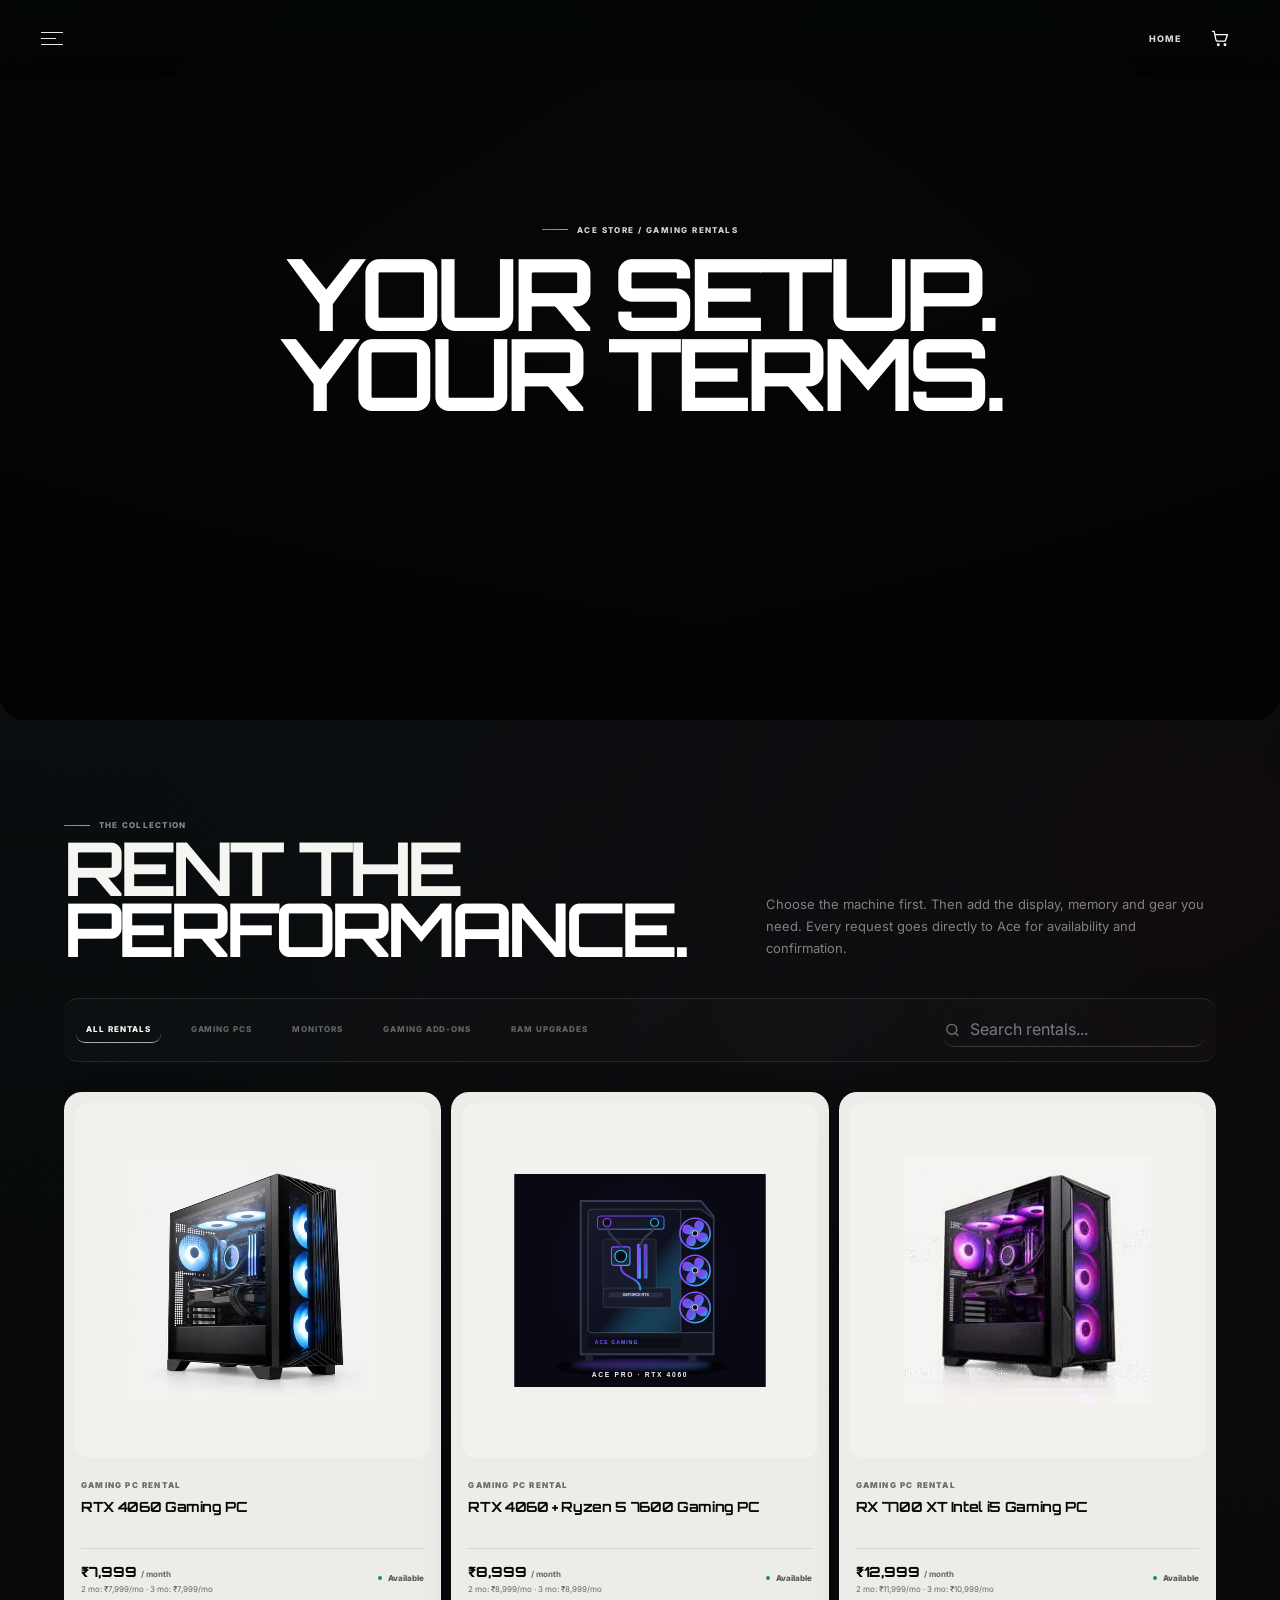
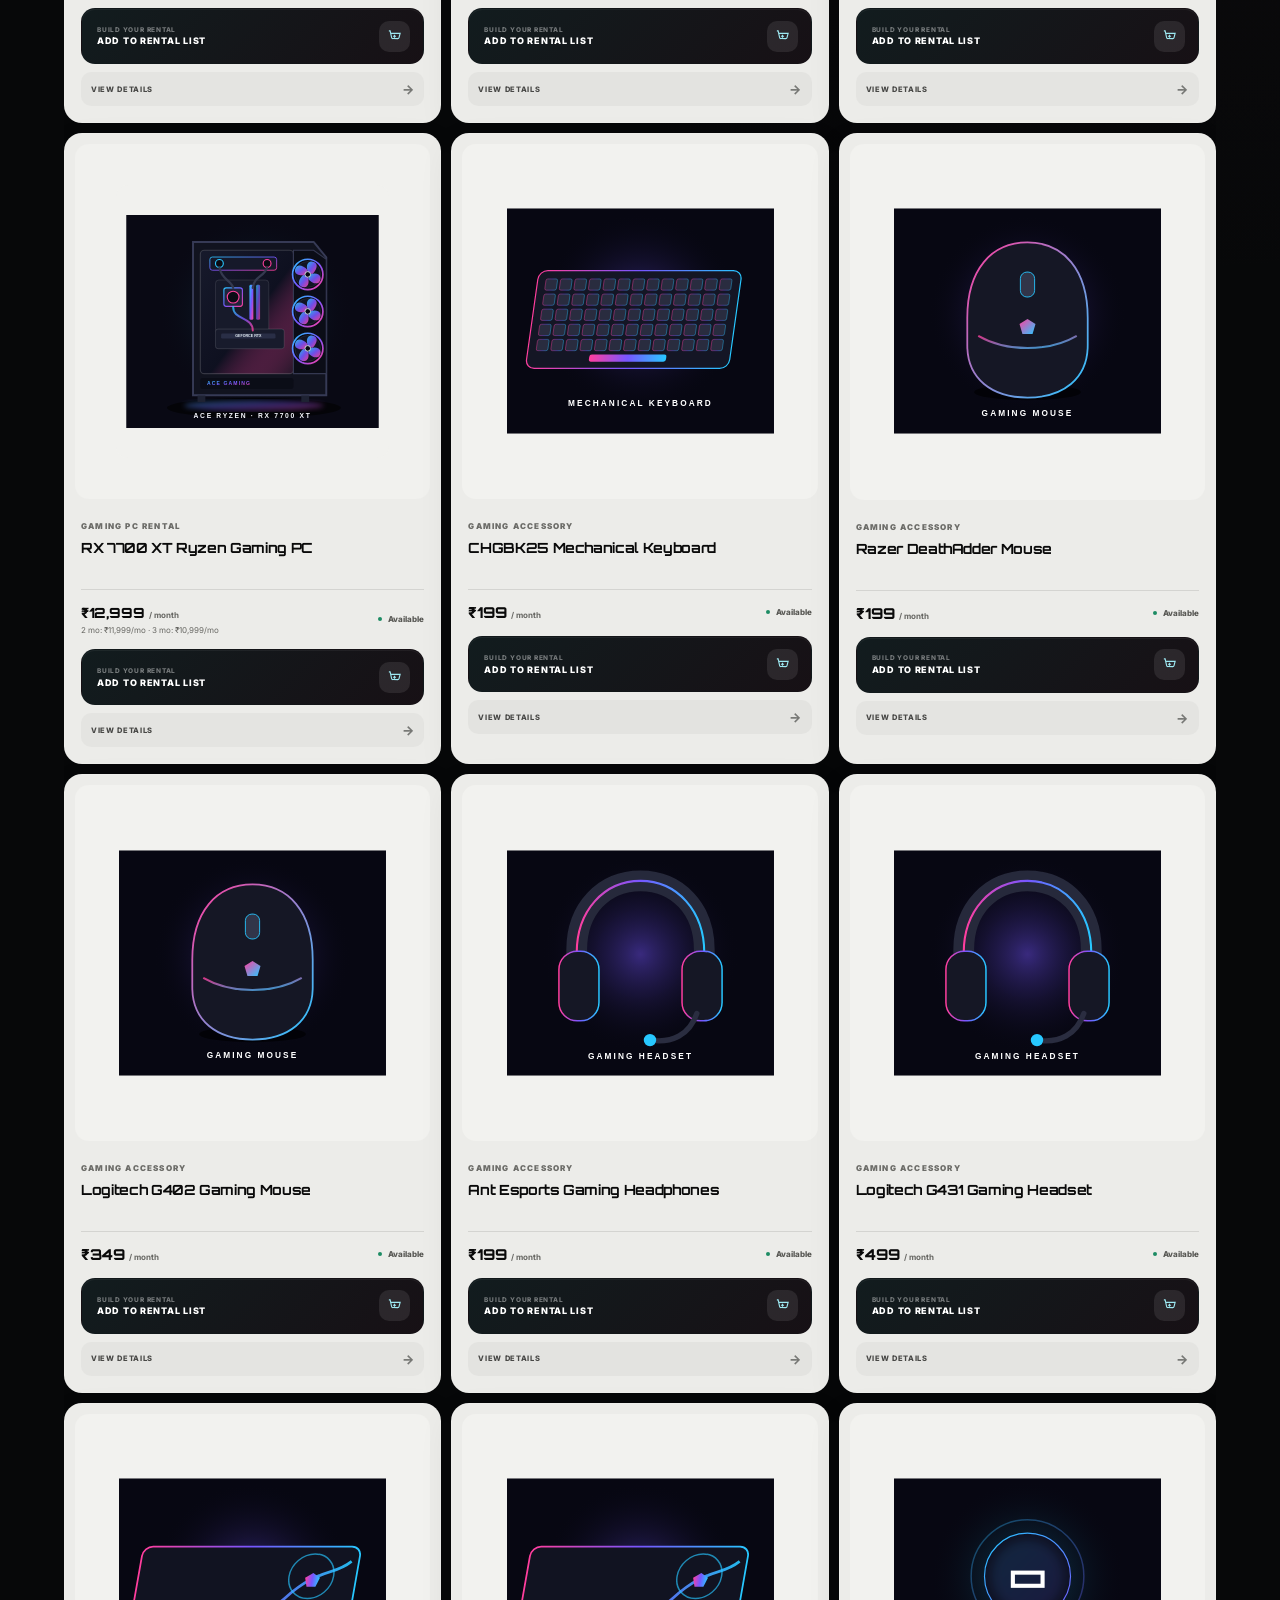
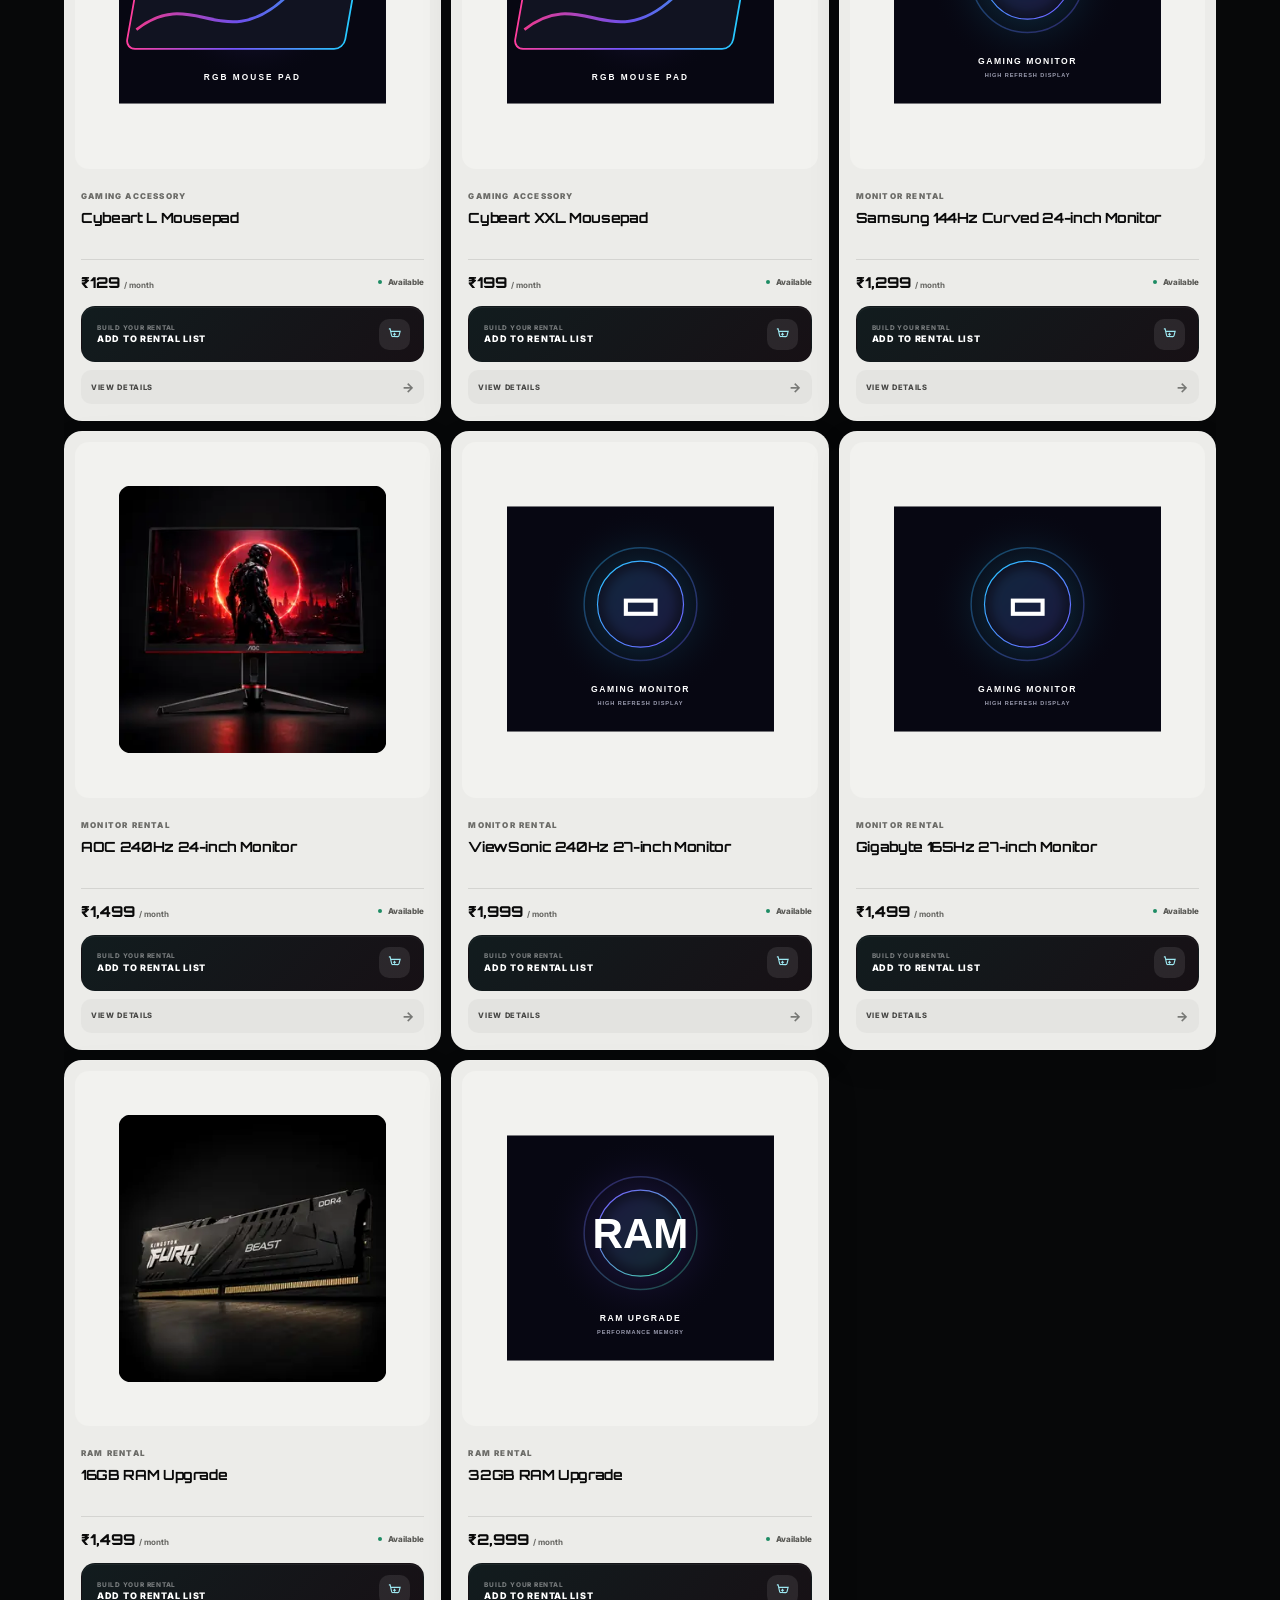
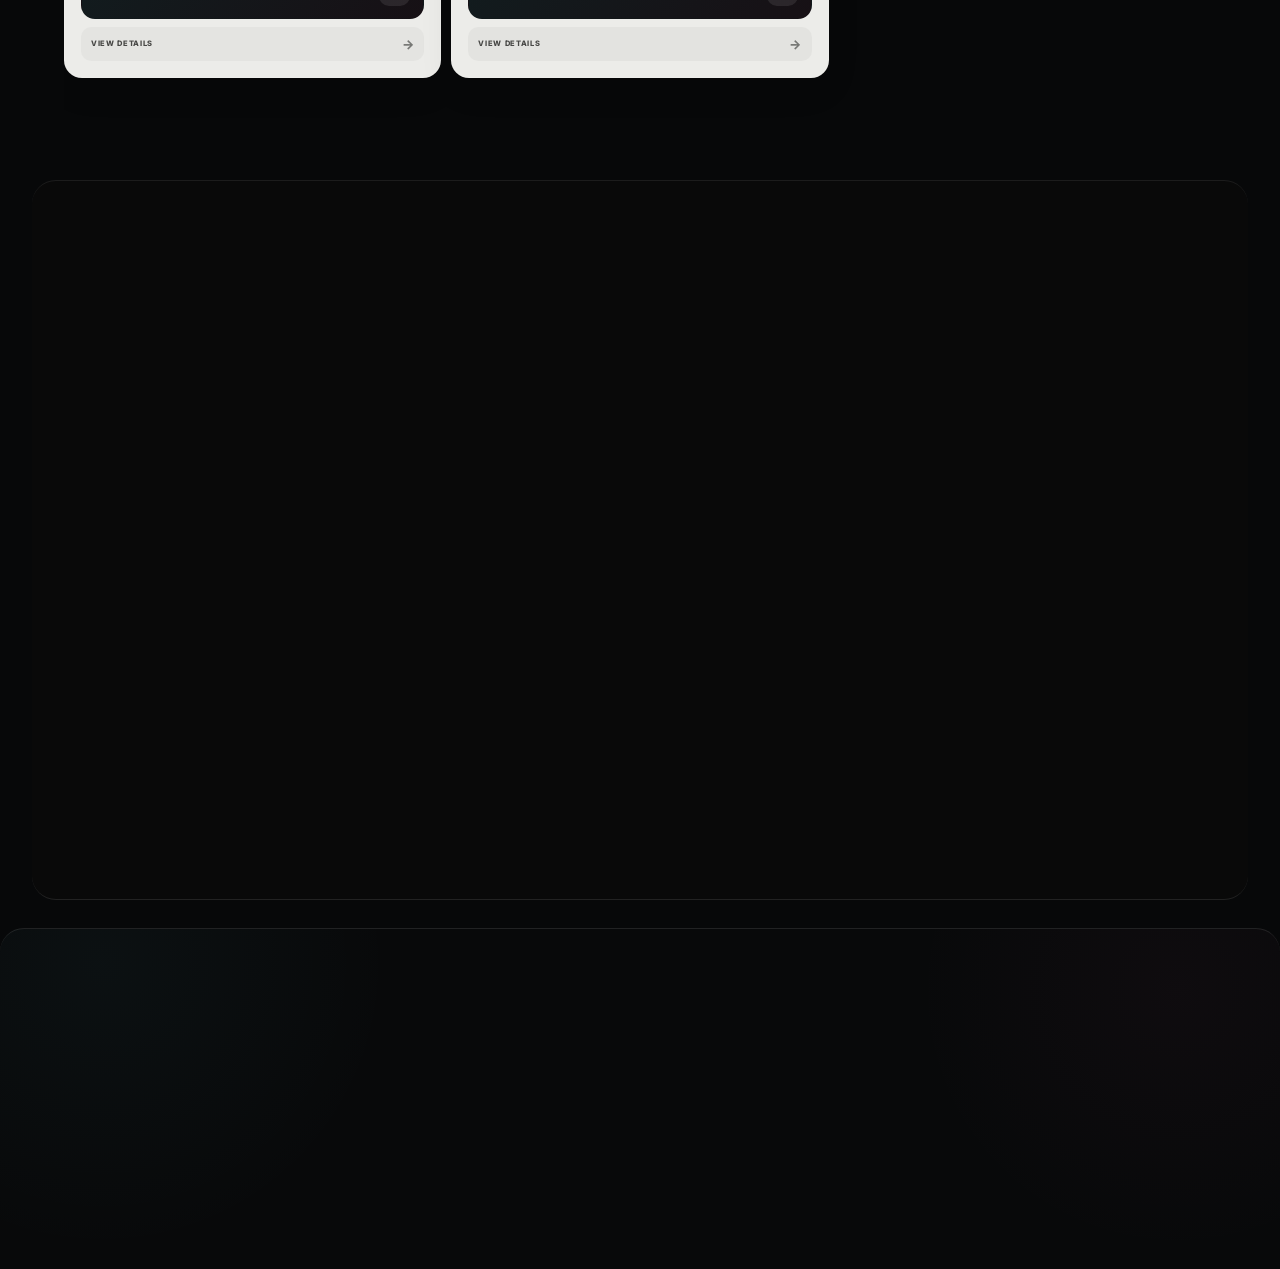
==== index.html @ 8edb46e8 "Update RTX 4060 rental price to 7999 in index.html" ====
<!doctype html>
<html lang="en">
<head>
  <link rel="icon" type="image/png" href="/favicon.png">
  <link rel="apple-touch-icon" href="/favicon.png">

  <meta charset="utf-8">
  <meta name="viewport" content="width=device-width, initial-scale=1, viewport-fit=cover">
  <meta name="theme-color" content="#070711">
  <meta name="description" content="Rent performance gaming PCs, monitors, RAM and gaming accessories from Ace Gaming.">
  <title>Ace Gaming Rentals</title>
  <link rel="preconnect" href="https://fonts.googleapis.com">
  <link rel="preconnect" href="https://fonts.gstatic.com" crossorigin>
  <link href="https://fonts.googleapis.com/css2?family=Inter:wght@400;500;600;700;800&family=Orbitron:wght@600;700;800;900&display=swap" rel="stylesheet">
  <style>
    :root{
      --bg:#070711;
      --bg-soft:#0b0b18;
      --panel:#10101f;
      --panel-2:#151529;
      --line:rgba(255,255,255,.10);
      --line-hot:rgba(255,73,162,.46);
      --pink:#ff3f9d;
      --pink-2:#ff6db6;
      --blue:#29c7ff;
      --violet:#7657ff;
      --green:#40dfa0;
      --text:#f7f7fb;
      --muted:#9b9caf;
      --shadow:0 24px 80px rgba(0,0,0,.38);
      --font-display:Orbitron,Inter,system-ui,sans-serif;
    }

    *{box-sizing:border-box}
    html{scroll-behavior:smooth}
    body{
      margin:0;
      min-height:100vh;
      overflow-x:hidden;
      color:var(--text);
      background:
        radial-gradient(circle at 12% 10%,rgba(255,63,157,.14),transparent 26rem),
        radial-gradient(circle at 88% 5%,rgba(41,199,255,.12),transparent 24rem),
        linear-gradient(180deg,#070711 0%,#090914 55%,#070711 100%);
      font-family:Inter,system-ui,sans-serif;
      -webkit-font-smoothing:antialiased;
    }
    body.no-scroll{overflow:hidden}
    button,input,select,textarea{font:inherit}
    button{color:inherit}
    a{color:inherit;text-decoration:none}
    img{display:block;max-width:100%}
    [hidden]{display:none!important}

    .noise{
      position:fixed;inset:0;z-index:-1;pointer-events:none;opacity:.18;
      background-image:linear-gradient(rgba(255,255,255,.015) 1px,transparent 1px),linear-gradient(90deg,rgba(255,255,255,.015) 1px,transparent 1px);
      background-size:48px 48px;
      mask-image:linear-gradient(to bottom,#000 0%,transparent 72%);
    }
    .shell{width:min(1240px,calc(100% - 32px));margin-inline:auto}
    .eyebrow{
      display:inline-flex;align-items:center;gap:9px;color:#aee9ff;font-size:11px;font-weight:800;letter-spacing:.18em;text-transform:uppercase;
    }
    .eyebrow::before{content:"";width:26px;height:1px;background:linear-gradient(90deg,var(--pink),var(--blue))}
    .gradient-text{
      color:transparent;
      background:linear-gradient(100deg,#fff 8%,var(--pink-2) 48%,var(--blue) 92%);
      -webkit-background-clip:text;background-clip:text;
    }

    .site-header{
      position:sticky;top:12px;z-index:50;
      display:flex;align-items:center;justify-content:space-between;gap:24px;
      width:min(1240px,calc(100% - 24px));margin:12px auto 0;padding:12px 14px 12px 18px;
      border:1px solid var(--line);border-radius:18px;background:rgba(8,8,18,.78);
      box-shadow:0 16px 60px rgba(0,0,0,.32);backdrop-filter:blur(18px);
    }
    .brand{display:flex;align-items:center;gap:11px;font-family:var(--font-display);font-weight:900;letter-spacing:.08em}
    .brand-logo{width:128px;height:46px;object-fit:contain;mix-blend-mode:screen;filter:saturate(1.08) contrast(1.06)}
    .brand-mark{
      position:relative;width:34px;height:34px;border-radius:10px;
      background:linear-gradient(135deg,var(--pink),var(--violet) 48%,var(--blue));
      box-shadow:0 0 28px rgba(255,63,157,.28);
    }
    .brand-mark::before,.brand-mark::after{content:"";position:absolute;inset:8px;border:3px solid white;transform:skew(-16deg)}
    .brand-mark::after{inset:13px 8px 8px 13px;border-left:0;border-top:0}
    .brand b{color:var(--pink)}
    .desktop-nav{display:flex;align-items:center;gap:25px;color:var(--muted);font-size:13px;font-weight:700}
    .desktop-nav a{transition:.25s ease}
    .desktop-nav a:hover{color:#fff}
    .header-actions{display:flex;align-items:center;gap:8px}
    .whatsapp-booking{
      display:inline-flex;align-items:center;justify-content:center;gap:8px;min-height:43px;padding:0 15px;
      border:1px solid rgba(64,223,160,.38);border-radius:13px;color:#effff8;
      background:linear-gradient(120deg,rgba(64,223,160,.18),rgba(41,199,255,.09));
      box-shadow:0 10px 28px rgba(0,0,0,.18);font-size:11px;font-weight:900;letter-spacing:.035em;transition:.25s ease;
    }
    .whatsapp-booking:hover{transform:translateY(-2px);border-color:rgba(64,223,160,.66);background:linear-gradient(120deg,rgba(64,223,160,.25),rgba(41,199,255,.13));box-shadow:0 12px 30px rgba(64,223,160,.12)}
    .whatsapp-booking svg{flex:0 0 auto}
    .home-link{
      display:inline-flex;align-items:center;justify-content:center;gap:7px;min-height:43px;padding:0 14px;
      border:1px solid rgba(123,70,255,.44);border-radius:13px;color:#fff;
      background:linear-gradient(110deg,rgba(255,63,157,.14),rgba(41,199,255,.1));
      font-size:11px;font-weight:900;letter-spacing:.05em;transition:.25s ease;
    }
    .home-link:hover{transform:translateY(-2px);border-color:rgba(41,199,255,.55);box-shadow:0 10px 24px rgba(0,0,0,.24)}
    .icon-button{
      position:relative;display:grid;place-items:center;width:43px;height:43px;
      border:1px solid var(--line);border-radius:13px;background:rgba(255,255,255,.045);cursor:pointer;transition:.25s ease;
    }
    .icon-button:hover{transform:translateY(-2px);border-color:rgba(41,199,255,.4);background:rgba(41,199,255,.08)}
    .cart-count{
      position:absolute;right:-5px;top:-6px;display:grid;place-items:center;min-width:20px;height:20px;padding-inline:5px;
      border:2px solid #080812;border-radius:99px;background:var(--pink);font-size:10px;font-weight:900;
      transform:scale(0);transition:.25s cubic-bezier(.2,1.5,.4,1);
    }
    .cart-count.visible{transform:scale(1)}
    .cart-count.bump{animation:countBump .4s ease}
    .menu-button{display:none}

    .button{
      position:relative;isolation:isolate;display:inline-flex;align-items:center;justify-content:center;gap:9px;
      min-height:46px;padding:12px 18px;overflow:hidden;border:0;border-radius:13px;
      background:linear-gradient(110deg,var(--pink),#8a48ff 52%,var(--blue));color:#fff;
      box-shadow:0 10px 30px rgba(123,70,255,.2);font-size:13px;font-weight:800;cursor:pointer;
      transition:transform .24s ease,box-shadow .24s ease,filter .24s ease;
    }
    .button::before{
      content:"";position:absolute;inset:-3px;z-index:-1;
      background:linear-gradient(100deg,transparent 15%,rgba(255,255,255,.45),transparent 60%);
      transform:translateX(-130%);transition:transform .55s ease;
    }
    .button:hover{transform:translateY(-3px);box-shadow:0 16px 38px rgba(116,75,255,.32);filter:saturate(1.13)}
    .button:hover::before{transform:translateX(130%)}
    .button:active{transform:translateY(0) scale(.97)}
    .button.secondary{border:1px solid var(--line);background:rgba(255,255,255,.055);box-shadow:none}
    .button.secondary:hover{border-color:rgba(41,199,255,.42);background:rgba(41,199,255,.08)}
    .button.wide{width:100%}
    .button.added{animation:addedButton .52s ease}

    .hero{
      position:relative;display:flex;align-items:center;justify-content:center;
      min-height:620px;padding:110px 0 76px;text-align:center;
    }
    .hero-copy{position:relative;z-index:2;width:min(900px,100%);margin-inline:auto}
    .hero h1{
      max-width:860px;margin:18px auto 20px;font-family:var(--font-display);font-size:clamp(46px,6.6vw,88px);line-height:.99;letter-spacing:-.055em;
    }
    .hero p{max-width:680px;margin:0 auto;color:var(--muted);font-size:16px;line-height:1.75}
    .hero-actions{display:flex;flex-wrap:wrap;justify-content:center;gap:12px;margin-top:30px}
    .trust-row{display:flex;flex-wrap:wrap;justify-content:center;gap:18px;margin-top:34px;color:#cbccda;font-size:12px;font-weight:700}
    .trust-row span{display:flex;align-items:center;gap:7px}
    .trust-row span::before{content:"✓";display:grid;place-items:center;width:19px;height:19px;border-radius:50%;background:rgba(64,223,160,.12);color:var(--green)}

    .benefits{
      display:grid;grid-template-columns:repeat(4,1fr);gap:1px;overflow:hidden;margin:8px auto 0;border:1px solid var(--line);border-radius:20px;background:var(--line);
    }
    .benefit{display:flex;align-items:center;gap:13px;padding:21px;background:#0e0e1c}
    .benefit-icon{display:grid;place-items:center;flex:0 0 38px;height:38px;border-radius:11px;background:linear-gradient(135deg,rgba(255,63,157,.16),rgba(41,199,255,.12));color:var(--blue)}
    .benefit strong{display:block;font-size:13px}.benefit small{display:block;margin-top:3px;color:var(--muted);font-size:11px}

    .store-section{padding:100px 0 88px}
    .section-heading{display:flex;align-items:end;justify-content:space-between;gap:30px;margin-bottom:34px}
    .section-heading h2{margin:12px 0 0;font-family:var(--font-display);font-size:clamp(34px,5vw,62px);line-height:1;letter-spacing:-.045em}
    .section-heading p{max-width:455px;margin:0;color:var(--muted);line-height:1.7}
    .store-tools{display:flex;align-items:center;justify-content:space-between;gap:18px;margin-bottom:24px}
    .filter-row{display:flex;gap:8px;overflow-x:auto;padding:3px 2px 8px;scrollbar-width:none}
    .filter-row::-webkit-scrollbar{display:none}
    .filter{
      flex:0 0 auto;padding:10px 14px;border:1px solid var(--line);border-radius:11px;background:rgba(255,255,255,.035);
      color:var(--muted);font-size:12px;font-weight:800;cursor:pointer;transition:.22s ease;
    }
    .filter:hover,.filter.active{color:#fff;border-color:rgba(255,63,157,.42);background:linear-gradient(120deg,rgba(255,63,157,.15),rgba(41,199,255,.09))}
    .search-box{position:relative;flex:0 1 285px}
    .search-box svg{position:absolute;left:14px;top:50%;transform:translateY(-50%);color:var(--muted)}
    .search-box input{width:100%;height:42px;padding:0 14px 0 41px;border:1px solid var(--line);border-radius:12px;outline:0;background:rgba(255,255,255,.04);color:#fff;transition:.22s ease}
    .search-box input:focus{border-color:rgba(41,199,255,.48);box-shadow:0 0 0 4px rgba(41,199,255,.06)}
    .search-box input::placeholder{color:#77798c}

    .product-grid{display:grid;grid-template-columns:repeat(3,1fr);gap:18px}
    .product-card{
      position:relative;overflow:hidden;border:1px solid var(--line);border-radius:22px;background:linear-gradient(150deg,rgba(21,21,42,.96),rgba(12,12,25,.96));
      opacity:0;transform:translateY(26px);box-shadow:0 16px 45px rgba(0,0,0,.18);
      transition:opacity .5s ease,transform .5s ease,border-color .3s ease,box-shadow .3s ease;
    }
    .product-card.visible{opacity:1;transform:translateY(0)}
    .product-card:hover{transform:translateY(-8px);border-color:var(--line-hot);box-shadow:0 25px 65px rgba(0,0,0,.34),0 0 40px rgba(255,63,157,.07)}
    .product-card.hidden-card{display:none}
    .product-image{position:relative;overflow:hidden;aspect-ratio:1.14/1;background:#0a0a15;cursor:pointer}
    .product-image img{width:100%;height:100%;object-fit:cover;transition:transform .65s cubic-bezier(.2,.75,.2,1),filter .4s ease}
    .product-card:hover .product-image img{transform:scale(1.055);filter:saturate(1.08)}
    .product-image::after{content:"";position:absolute;inset:auto 0 0;height:40%;background:linear-gradient(transparent,rgba(8,8,17,.72));pointer-events:none}
    .product-image.spec-only{display:block;padding:16px;background:radial-gradient(circle at 85% 10%,rgba(41,199,255,.11),transparent 45%),linear-gradient(145deg,#121226,#090914)}
    .product-image.spec-only::after{display:none}
    .spec-preview{height:100%;padding:16px;border:1px solid rgba(255,255,255,.1);border-radius:15px;background:rgba(5,5,14,.6);transition:.35s ease}
    .product-card:hover .spec-preview{border-color:rgba(255,63,157,.36);transform:translateY(-2px)}
    .spec-preview-head{display:flex;align-items:center;justify-content:space-between;margin-bottom:11px;padding-bottom:10px;border-bottom:1px solid var(--line);color:var(--blue);font-size:8px;font-weight:900;letter-spacing:.13em}
    .spec-preview-head b{color:var(--pink-2)}
    .spec-preview-list{display:grid;gap:6px}
    .spec-preview-row{display:grid;grid-template-columns:72px 1fr;gap:8px;padding:6px 7px;border-radius:7px;background:rgba(255,255,255,.026);font-size:8px;line-height:1.35}
    .spec-preview-row span{color:var(--muted);font-weight:700}
    .spec-preview-row strong{overflow:hidden;text-overflow:ellipsis;white-space:nowrap}
    .product-info{padding:18px}
    .category-label{color:var(--blue);font-size:9px;font-weight:900;letter-spacing:.15em;text-transform:uppercase}
    .product-info h3{min-height:47px;margin:9px 0 8px;font-family:var(--font-display);font-size:17px;line-height:1.35;letter-spacing:-.02em}
    .product-info h3 a:hover{color:var(--pink-2)}
    .mini-specs{display:flex;flex-wrap:wrap;gap:6px;min-height:54px;margin:0 0 15px;padding:0;list-style:none}
    .mini-specs li{height:max-content;padding:6px 8px;border:1px solid var(--line);border-radius:7px;background:rgba(255,255,255,.025);color:#b7b8c8;font-size:9px;font-weight:700}
    .price-line{display:flex;align-items:center;justify-content:space-between;gap:12px}
    .price{font-family:var(--font-display);font-size:19px;font-weight:800}
    .price.discounted,.detail-price.discounted{color:var(--green)}
    .price-suffix{margin-left:4px;color:var(--muted);font-size:10px;font-weight:700}
    .mrp{display:block;margin-top:3px;color:#6f7182;font-size:10px;text-decoration:line-through}
    .stock{display:flex;align-items:center;gap:6px;color:var(--green);font-size:10px;font-weight:800}
    .stock::before{content:"";width:6px;height:6px;border-radius:50%;background:currentColor;box-shadow:0 0 10px currentColor}
    .card-actions{display:grid;grid-template-columns:1fr 1fr;gap:8px;margin-top:16px}
    .card-actions .button{min-height:42px;padding:10px 8px;font-size:11px}
    .no-products{grid-column:1/-1;padding:55px 20px;border:1px dashed var(--line);border-radius:20px;text-align:center;color:var(--muted)}
    .rental-period-field{display:grid;gap:7px;margin-top:22px}
    .rental-period-field label,.cart-period label{color:var(--muted);font-size:10px;font-weight:800;letter-spacing:.08em;text-transform:uppercase}
    .rental-period-field select,.cart-period select{
      width:100%;height:44px;padding:0 12px;border:1px solid var(--line);border-radius:11px;outline:0;
      background:#121221;color:#fff;font-size:12px;font-weight:700;
    }
    .rental-period-field select:focus,.cart-period select:focus{border-color:rgba(41,199,255,.5)}
    .cart-period{display:grid;gap:7px;margin-bottom:16px}

    .detail-page{padding:72px 0 100px;animation:pageIn .45s ease}
    .breadcrumbs{display:flex;align-items:center;gap:8px;margin-bottom:25px;color:var(--muted);font-size:12px}
    .breadcrumbs button{padding:0;border:0;background:transparent;color:var(--blue);cursor:pointer}
    .detail-layout{display:grid;grid-template-columns:minmax(0,1.03fr) minmax(360px,.97fr);gap:54px;align-items:start}
    .detail-gallery{position:sticky;top:100px}
    .detail-main-image{overflow:hidden;border:1px solid var(--line);border-radius:26px;background:#0d0d1b;box-shadow:var(--shadow)}
    .detail-main-image img{width:100%;aspect-ratio:1.08/1;object-fit:cover}
    .detail-spec-showcase{overflow:hidden;border:1px solid var(--line);border-radius:26px;background:radial-gradient(circle at 85% 8%,rgba(41,199,255,.1),transparent 38%),linear-gradient(145deg,#121226,#090914);box-shadow:var(--shadow)}
    .detail-spec-top{display:flex;align-items:center;justify-content:space-between;padding:20px 22px;border-bottom:1px solid var(--line);color:var(--blue);font-size:9px;font-weight:900;letter-spacing:.14em}
    .detail-spec-top b{color:var(--pink-2)}
    .detail-spec-name{padding:24px 22px 10px;font-family:var(--font-display);font-size:23px;line-height:1.25}
    .detail-spec-rows{display:grid;gap:8px;padding:14px 22px 24px}
    .detail-spec-row{display:grid;grid-template-columns:118px 1fr;gap:16px;padding:12px;border:1px solid rgba(255,255,255,.08);border-radius:10px;background:rgba(255,255,255,.025);font-size:10px;line-height:1.4}
    .detail-spec-row span{color:var(--muted);font-weight:700}
    .detail-spec-row strong{text-align:right}
    .detail-copy{padding:10px 0}
    .detail-copy h1{margin:13px 0 12px;font-family:var(--font-display);font-size:clamp(35px,4.8vw,60px);line-height:1.05;letter-spacing:-.045em}
    .detail-description{color:var(--muted);line-height:1.75}
    .detail-rating{display:flex;align-items:center;gap:9px;margin:17px 0;color:#ffd45b;font-size:12px}
    .detail-rating span{color:var(--muted)}
    .detail-price{margin:24px 0;font-family:var(--font-display);font-size:30px;font-weight:900}
    .detail-price del{display:block;width:max-content;margin:7px 0 0;color:#656678;font-family:Inter;font-size:13px;font-weight:500}
    .detail-note{display:flex;align-items:center;gap:8px;color:var(--green);font-size:12px;font-weight:800}
    .spec-panel{margin-top:27px;border:1px solid var(--line);border-radius:19px;background:rgba(255,255,255,.025)}
    .spec-panel h3{margin:0;padding:17px 18px;border-bottom:1px solid var(--line);font-family:var(--font-display);font-size:13px}
    .spec-list{margin:0;padding:5px 18px;list-style:none}
    .spec-list li{display:flex;justify-content:space-between;gap:20px;padding:12px 0;border-bottom:1px solid rgba(255,255,255,.06);font-size:12px}
    .spec-list li:last-child{border-bottom:0}
    .spec-list span{color:var(--muted)}.spec-list strong{text-align:right}
    .detail-services{display:grid;grid-template-columns:repeat(3,1fr);gap:9px;margin-top:22px}
    .detail-service{
      display:grid;grid-template-columns:34px 1fr;gap:10px;align-items:center;padding:13px;
      border:1px solid var(--line);border-radius:12px;background:linear-gradient(135deg,rgba(255,63,157,.06),rgba(41,199,255,.035));
    }
    .detail-service-icon{display:grid;place-items:center;width:34px;height:34px;border-radius:10px;background:rgba(41,199,255,.09);color:var(--blue);font-weight:900}
    .detail-service strong{display:block;font-size:10px}.detail-service small{display:block;margin-top:3px;color:var(--muted);font-size:8px;line-height:1.4}
    .best-for{margin-top:18px;padding:17px 18px;border:1px solid var(--line);border-radius:16px;background:rgba(255,255,255,.025)}
    .best-for h3{margin:0 0 12px;font-family:var(--font-display);font-size:11px;letter-spacing:.08em}
    .best-for-list{display:flex;flex-wrap:wrap;gap:7px}
    .best-for-list span{padding:8px 10px;border:1px solid rgba(118,87,255,.22);border-radius:9px;background:rgba(118,87,255,.07);color:#d7d0ff;font-size:9px;font-weight:800}
    .quantity-buy{display:grid;grid-template-columns:108px 1fr;gap:10px;margin-top:26px}
    .quantity{
      display:grid;grid-template-columns:34px 1fr 34px;align-items:center;border:1px solid var(--line);border-radius:13px;background:rgba(255,255,255,.035);
    }
    .quantity button{height:100%;border:0;background:transparent;cursor:pointer;color:var(--muted);font-size:18px}
    .quantity strong{text-align:center;font-size:13px}
    .rent-actions{display:grid;grid-template-columns:1fr 1fr;gap:10px;margin-top:10px}
    .assurance{display:grid;grid-template-columns:repeat(3,1fr);gap:8px;margin-top:22px}
    .assurance div{padding:12px;border:1px solid var(--line);border-radius:11px;background:rgba(255,255,255,.025);color:var(--muted);font-size:9px;line-height:1.45;text-align:center}
    .assurance strong{display:block;margin-bottom:3px;color:#fff;font-size:10px}

    .builder-card-visual{
      position:relative;display:grid;place-items:center;overflow:hidden;aspect-ratio:1.14/1;padding:24px;
      background:radial-gradient(circle at 50% 45%,rgba(118,87,255,.28),transparent 38%),linear-gradient(145deg,#15132b,#090a16);
    }
    .builder-card-visual::before{
      content:"";position:absolute;inset:0;opacity:.18;
      background-image:linear-gradient(rgba(255,255,255,.08) 1px,transparent 1px),linear-gradient(90deg,rgba(255,255,255,.08) 1px,transparent 1px);
      background-size:34px 34px;mask-image:linear-gradient(to bottom,#000,transparent 92%);
    }
    .builder-core{
      position:relative;display:grid;place-items:center;width:128px;height:128px;border:1px solid rgba(255,255,255,.18);border-radius:32px;
      background:linear-gradient(145deg,rgba(255,63,157,.17),rgba(41,199,255,.13));box-shadow:0 0 60px rgba(118,87,255,.28);
      color:#fff;font-family:var(--font-display);font-size:47px;font-weight:900;transform:rotate(-4deg);transition:.45s cubic-bezier(.2,.8,.2,1);
    }
    .custom-build-card:hover .builder-core{transform:rotate(0) scale(1.05);box-shadow:0 0 75px rgba(41,199,255,.24)}
    .builder-core::after{content:"BUILD";position:absolute;bottom:15px;color:var(--blue);font-family:Inter;font-size:8px;font-weight:900;letter-spacing:.22em}
    .component-chip{
      position:absolute;padding:8px 10px;border:1px solid var(--line);border-radius:10px;background:rgba(10,10,22,.86);backdrop-filter:blur(10px);
      color:#d9daea;font-size:9px;font-weight:900;letter-spacing:.05em;transition:.4s ease;
    }
    .component-chip.cpu{left:22px;top:62px}.component-chip.gpu{right:20px;top:90px}.component-chip.ram{left:30px;bottom:50px}.component-chip.ssd{right:30px;bottom:42px}
    .custom-build-card:hover .component-chip.cpu{transform:translate(-3px,-4px)}.custom-build-card:hover .component-chip.gpu{transform:translate(4px,-3px)}
    .custom-build-card:hover .component-chip.ram{transform:translate(-3px,4px)}.custom-build-card:hover .component-chip.ssd{transform:translate(4px,4px)}
    .builder-page{padding:126px 0 95px;animation:pageIn .42s ease}
    .builder-top{display:flex;align-items:end;justify-content:space-between;gap:28px;margin:24px 0 35px}
    .builder-top h1{max-width:790px;margin:13px 0 12px;font-family:var(--font-display);font-size:clamp(42px,6vw,75px);line-height:1;letter-spacing:-.05em}
    .builder-top p{max-width:640px;margin:0;color:var(--muted);font-size:14px;line-height:1.75}
    .builder-stage-pill{
      flex:0 0 auto;padding:12px 15px;border:1px solid rgba(64,223,160,.25);border-radius:13px;background:rgba(64,223,160,.07);
      color:var(--green);font-size:10px;font-weight:900;letter-spacing:.08em;text-transform:uppercase;
    }
    .builder-layout{display:grid;grid-template-columns:minmax(0,1fr) 390px;align-items:start;gap:24px}
    .builder-controls{display:grid;grid-template-columns:1fr 1fr;gap:14px}
    .builder-group{
      position:relative;padding:18px;border:1px solid var(--line);border-radius:18px;background:rgba(255,255,255,.025);transition:.25s ease;
    }
    .builder-group:hover{border-color:rgba(118,87,255,.36);background:rgba(118,87,255,.045)}
    .builder-group.menu-open{z-index:30;border-color:rgba(41,199,255,.42);background:rgba(41,199,255,.035);box-shadow:0 16px 45px rgba(0,0,0,.2)}
    .builder-group-head{display:flex;align-items:center;gap:11px;margin-bottom:13px}
    .builder-step-number{
      display:grid;place-items:center;flex:0 0 31px;height:31px;border:1px solid rgba(41,199,255,.25);border-radius:9px;
      background:rgba(41,199,255,.08);color:var(--blue);font-family:var(--font-display);font-size:11px;
    }
    .builder-group-head strong{display:block;font-size:12px}.builder-group-head small{display:block;margin-top:3px;color:var(--muted);font-size:9px}
    .builder-menu{position:relative}
    .builder-choice{
      display:grid;grid-template-columns:minmax(0,1fr) auto;align-items:center;gap:13px;width:100%;padding:12px 13px;
      border:1px solid var(--line);border-radius:12px;background:linear-gradient(135deg,rgba(255,255,255,.055),rgba(255,255,255,.025));
      cursor:pointer;color:#fff;text-align:left;transition:border-color .24s ease,background .24s ease,transform .24s ease,box-shadow .24s ease;
    }
    .builder-choice:hover{border-color:rgba(41,199,255,.42);background:linear-gradient(135deg,rgba(118,87,255,.11),rgba(41,199,255,.055));transform:translateY(-1px)}
    .builder-choice:focus-visible{outline:0;border-color:var(--blue);box-shadow:0 0 0 3px rgba(41,199,255,.1)}
    .builder-choice-copy{min-width:0}.builder-choice-copy strong{display:block;overflow:hidden;color:#fff;font-size:11px;text-overflow:ellipsis;white-space:nowrap}
    .builder-choice-copy small{display:block;margin-top:5px;color:var(--pink-2);font-size:9px;font-weight:800}
    .builder-chevron{display:grid;place-items:center;width:29px;height:29px;border-radius:8px;background:rgba(41,199,255,.08);color:var(--blue);transition:transform .28s ease,background .28s ease}
    .builder-group.menu-open .builder-chevron{transform:rotate(180deg);background:rgba(255,63,157,.11);color:var(--pink-2)}
    .builder-options{
      position:absolute;top:calc(100% + 8px);left:0;right:0;z-index:40;max-height:0;overflow:hidden;padding:0;
      border:1px solid transparent;border-radius:14px;background:rgba(10,10,23,.98);box-shadow:0 24px 65px rgba(0,0,0,.48);backdrop-filter:blur(18px);
      opacity:0;visibility:hidden;pointer-events:none;transform:translateY(-8px) scale(.985);transform-origin:top;
      transition:max-height .34s cubic-bezier(.2,.8,.2,1),opacity .23s ease,transform .3s ease,visibility .3s,border-color .3s,padding .3s;
    }
    .builder-options.open{
      max-height:290px;overflow:auto;padding:7px;border-color:rgba(255,255,255,.13);
      opacity:1;visibility:visible;pointer-events:auto;transform:translateY(0) scale(1);
    }
    .builder-option{
      display:grid;grid-template-columns:minmax(0,1fr) auto;align-items:center;gap:12px;width:100%;padding:11px 12px;
      border:1px solid transparent;border-radius:10px;background:transparent;cursor:pointer;color:#dfe0ec;text-align:left;
      opacity:0;transform:translateY(-5px);transition:border-color .2s ease,background .2s ease,color .2s ease,transform .2s ease;
    }
    .builder-options.open .builder-option{animation:builderOptionIn .3s ease forwards;animation-delay:var(--option-delay)}
    .builder-option:hover{border-color:rgba(41,199,255,.23);background:linear-gradient(90deg,rgba(118,87,255,.11),rgba(41,199,255,.055));color:#fff;transform:translateX(2px)}
    .builder-option.selected{border-color:rgba(255,63,157,.28);background:linear-gradient(90deg,rgba(255,63,157,.12),rgba(118,87,255,.08));color:#fff}
    .builder-option-copy{min-width:0}.builder-option-copy strong{display:block;font-size:10px;line-height:1.35}.builder-option-copy small{display:block;margin-top:4px;color:var(--muted);font-size:8px}
    .builder-option-state{display:flex;align-items:center;gap:8px;color:var(--pink-2);font-size:9px;font-weight:900;white-space:nowrap}
    .builder-option-check{display:grid;place-items:center;width:19px;height:19px;border:1px solid rgba(255,255,255,.13);border-radius:6px;color:transparent;transition:.2s ease}
    .builder-option.selected .builder-option-check{border-color:rgba(64,223,160,.3);background:rgba(64,223,160,.12);color:var(--green)}
    .builder-card-action{grid-template-columns:1fr}
    .starting-label{display:block;margin-top:3px;color:#6f7182;font-size:10px}
    .builder-summary{
      position:sticky;top:105px;overflow:hidden;border:1px solid rgba(255,255,255,.14);border-radius:23px;
      background:linear-gradient(155deg,rgba(20,18,39,.98),rgba(10,10,21,.98));box-shadow:var(--shadow);
    }
    .builder-summary-head{padding:21px 21px 17px;border-bottom:1px solid var(--line)}
    .builder-summary-head-row{display:flex;align-items:center;justify-content:space-between;gap:12px}
    .builder-summary-head h2{margin:0;font-family:var(--font-display);font-size:16px}
    .compatibility-badge{display:inline-flex;align-items:center;gap:6px;color:var(--green);font-size:9px;font-weight:900}
    .compatibility-badge::before{content:"✓";display:grid;place-items:center;width:18px;height:18px;border-radius:50%;background:rgba(64,223,160,.12)}
    .builder-progress{height:4px;margin-top:15px;overflow:hidden;border-radius:5px;background:rgba(255,255,255,.07)}
    .builder-progress span{display:block;height:100%;border-radius:inherit;background:linear-gradient(90deg,var(--pink),var(--purple),var(--blue));transition:width .35s ease}
    .builder-summary-parts{display:grid;gap:0;max-height:330px;overflow:auto;padding:7px 20px}
    .builder-summary-part{display:flex;align-items:flex-start;justify-content:space-between;gap:14px;padding:11px 0;border-bottom:1px solid rgba(255,255,255,.06);font-size:10px;line-height:1.4}
    .builder-summary-part:last-child{border-bottom:0}.builder-summary-part span{color:var(--muted)}.builder-summary-part strong{max-width:210px;text-align:right}
    .builder-summary-foot{padding:19px 20px 21px;border-top:1px solid var(--line);background:rgba(0,0,0,.11)}
    .builder-tier{display:flex;align-items:center;justify-content:space-between;margin-bottom:12px;color:var(--muted);font-size:10px}
    .builder-tier strong{padding:6px 8px;border-radius:8px;background:rgba(118,87,255,.12);color:#c9bfff;font-size:9px;text-transform:uppercase;letter-spacing:.08em}
    .builder-total{display:flex;align-items:end;justify-content:space-between;gap:12px;margin-bottom:15px}
    .builder-total span{color:var(--muted);font-size:10px}.builder-total strong{font-family:var(--font-display);font-size:29px;line-height:1}
    .builder-actions{display:grid;grid-template-columns:1fr 1.35fr;gap:9px}
    .builder-actions .button{padding-inline:12px;font-size:10px}
    .builder-disclaimer{margin:12px 0 0;color:#6f7183;font-size:8px;line-height:1.55;text-align:center}

    .cart-overlay,.modal-overlay{
      position:fixed;inset:0;z-index:70;visibility:hidden;opacity:0;background:rgba(1,1,7,.72);backdrop-filter:blur(5px);transition:.3s ease;
    }
    .cart-overlay.open,.modal-overlay.open{visibility:visible;opacity:1}
    .cart-drawer{
      position:absolute;right:0;top:0;display:flex;flex-direction:column;width:min(440px,100%);height:100%;
      border-left:1px solid var(--line);background:#0d0d1a;box-shadow:-24px 0 70px rgba(0,0,0,.45);transform:translateX(100%);transition:.42s cubic-bezier(.2,.8,.2,1);
    }
    .cart-overlay.open .cart-drawer{transform:translateX(0)}
    .cart-header{display:flex;align-items:center;justify-content:space-between;padding:22px;border-bottom:1px solid var(--line)}
    .cart-header h2{margin:0;font-family:var(--font-display);font-size:20px}
    .close-button{display:grid;place-items:center;width:38px;height:38px;border:1px solid var(--line);border-radius:11px;background:rgba(255,255,255,.04);cursor:pointer}
    .cart-items{flex:1;overflow:auto;padding:14px 20px}
    .empty-cart{display:grid;place-items:center;height:100%;padding:50px 20px;text-align:center;color:var(--muted)}
    .empty-cart svg{margin-bottom:16px;color:#55586b}.empty-cart strong{display:block;margin-bottom:7px;color:#fff}
    .cart-item{display:grid;grid-template-columns:76px 1fr auto;gap:12px;padding:13px 0;border-bottom:1px solid var(--line);animation:itemIn .35s ease}
    .cart-item img,.cart-item-visual{width:76px;height:76px;border-radius:12px;object-fit:cover;background:#131326}
    .cart-item-visual{display:grid;place-items:center;padding:8px;border:1px solid var(--line);color:var(--blue);font-family:var(--font-display);font-size:8px;line-height:1.4;text-align:center}
    .cart-item h4{margin:3px 0 7px;font-size:12px;line-height:1.35}
    .cart-item-price{font-size:11px;color:#d4d5e2}
    .cart-qty{display:flex;align-items:center;gap:8px;margin-top:8px}
    .cart-qty button{display:grid;place-items:center;width:24px;height:24px;border:1px solid var(--line);border-radius:7px;background:rgba(255,255,255,.04);cursor:pointer}
    .cart-qty span{font-size:11px;font-weight:800}
    .remove-item{align-self:start;border:0;background:transparent;color:#77798c;cursor:pointer;transition:.2s ease}
    .remove-item:hover{color:var(--pink)}
    .cart-footer{padding:20px;border-top:1px solid var(--line);background:#0a0a15}
    .cart-totals{display:grid;gap:10px;margin-bottom:16px}
    .cart-total-row{display:flex;justify-content:space-between;color:var(--muted);font-size:12px}
    .cart-total-row.grand{padding-top:10px;border-top:1px solid var(--line);color:#fff;font-size:16px;font-weight:800}
    .cart-note{margin:10px 0 0;color:#6f7183;font-size:9px;line-height:1.5;text-align:center}

    .modal-overlay{
      display:grid;place-items:center;padding:24px;z-index:80;
      background:rgba(3,4,11,.84);backdrop-filter:blur(18px) saturate(1.15);
    }
    .checkout-modal{
      position:relative;width:min(1020px,100%);max-height:min(92vh,860px);overflow:auto;
      border:1px solid rgba(255,255,255,.13);border-radius:30px;background:#090a12;
      box-shadow:0 40px 120px rgba(0,0,0,.65),0 0 80px rgba(80,62,220,.08);
      transform:translateY(24px) scale(.975);transition:.34s cubic-bezier(.2,.8,.2,1);
      scrollbar-width:none;-ms-overflow-style:none;overscroll-behavior:contain;
    }
    .checkout-modal::-webkit-scrollbar,.checkout-summary-items::-webkit-scrollbar{display:none;width:0;height:0}
    .checkout-modal::before{
      content:"";position:absolute;inset:0 0 auto;height:2px;z-index:2;
      background:linear-gradient(90deg,transparent 4%,var(--pink) 28%,#8a58ff 54%,var(--blue) 78%,transparent 96%);
    }
    .modal-overlay.open .checkout-modal{transform:translateY(0) scale(1)}
    .checkout-head{
      display:flex;align-items:center;justify-content:space-between;gap:24px;padding:28px 30px;
      border-bottom:1px solid rgba(255,255,255,.09);background:rgba(255,255,255,.018);
    }
    .checkout-head-copy{display:grid;gap:7px}
    .checkout-kicker{color:var(--pink-2);font-size:9px;font-weight:900;letter-spacing:.2em;text-transform:uppercase}
    .checkout-head h2{margin:0;font-family:var(--font-display);font-size:25px;letter-spacing:-.02em}
    .checkout-head p{margin:0;color:#7f8294;font-size:11px;line-height:1.55}
    .checkout-head .close-button{
      flex:0 0 auto;width:44px;height:44px;border-color:rgba(255,255,255,.12);border-radius:50%;
      background:#12131d;color:#b7b9c8;font-size:17px;transition:.22s ease;
    }
    .checkout-head .close-button:hover{transform:rotate(90deg);border-color:rgba(255,63,157,.48);color:#fff;background:rgba(255,63,157,.1)}
    .checkout-grid{display:grid;grid-template-columns:minmax(300px,.82fr) minmax(0,1.38fr)}
    .checkout-form{
      order:2;display:grid;grid-template-columns:1fr 1fr;align-content:start;gap:15px;padding:30px;
      background:linear-gradient(145deg,rgba(255,255,255,.018),transparent 45%);
    }
    .form-intro{
      display:flex!important;flex-direction:row!important;align-items:center;gap:13px!important;margin-bottom:5px;
      color:inherit!important;text-transform:none!important;letter-spacing:0!important;
    }
    .form-step,.summary-step{
      display:grid;place-items:center;flex:0 0 auto;width:38px;height:38px;border:1px solid rgba(255,255,255,.12);
      border-radius:12px;background:#12131e;color:var(--blue);font-family:var(--font-display);font-size:10px;font-weight:900;
    }
    .form-intro span:not(.form-step),.summary-kicker{color:#777a8d;font-size:8px;font-weight:900;letter-spacing:.16em;text-transform:uppercase}
    .form-intro h3{margin:3px 0 0;color:#fff;font-size:16px;letter-spacing:-.01em}
    .field{display:flex;flex-direction:column;gap:8px;color:#a8aabc;font-size:9px;font-weight:900;text-transform:uppercase;letter-spacing:.1em}
    .field.full{grid-column:1/-1}
    .field input,.field textarea,.field select{
      width:100%;min-height:49px;padding:13px 14px;border:1px solid rgba(255,255,255,.105);border-radius:13px;outline:0;
      background:#11121c;color:#fff;font-size:12px;font-weight:650;text-transform:none;letter-spacing:0;transition:.22s ease;
    }
    .field input::placeholder,.field textarea::placeholder{color:#626576}
    .field textarea{min-height:88px;resize:vertical}
    .field input:focus,.field textarea:focus,.field select:focus{
      border-color:rgba(41,199,255,.55);background:#131521;box-shadow:0 0 0 4px rgba(41,199,255,.06);
    }
    .field.honeypot{position:absolute!important;left:-10000px!important;width:1px!important;height:1px!important;overflow:hidden!important}
    .form-status{
      display:none;grid-column:1/-1;margin:0;padding:12px 13px;border:1px solid rgba(41,199,255,.25);border-radius:12px;
      background:rgba(41,199,255,.07);color:#c9f2ff;font-size:11px;font-weight:700;line-height:1.5;text-transform:none;letter-spacing:0;
    }
    .form-status.show{display:block}
    .form-status.error{border-color:rgba(255,82,125,.38);background:rgba(255,82,125,.08);color:#ffd3df}
    .checkout-submit{
      grid-column:1/-1;width:100%;justify-content:space-between;min-height:58px;margin-top:2px;padding:8px 9px 8px 19px;
      border:1px solid rgba(255,255,255,.82);border-radius:16px;background:#f7f8fc;color:#090a12;
      box-shadow:0 14px 34px rgba(0,0,0,.28);font-size:12px;font-weight:900;letter-spacing:.015em;
    }
    .checkout-submit::before{display:none}
    .checkout-submit:hover{transform:translateY(-2px);background:#fff;box-shadow:0 18px 40px rgba(0,0,0,.38);filter:none}
    .checkout-submit-icon{
      display:grid;place-items:center;width:40px;height:40px;border-radius:12px;color:#fff;
      background:linear-gradient(135deg,var(--pink),#8059ff 56%,var(--blue));
      box-shadow:0 8px 20px rgba(108,75,255,.28);transition:.22s ease;
    }
    .checkout-submit:hover .checkout-submit-icon{transform:translateX(2px)}
    .checkout-submit:disabled{justify-content:center}
    .submit-note{grid-column:1/-1;margin:-3px 0 0;color:#707385;font-size:9px;line-height:1.55;text-align:left}
    .button:disabled{cursor:wait;filter:saturate(.55);opacity:.72;transform:none;box-shadow:none}
    .checkout-summary{
      order:1;display:flex;flex-direction:column;min-width:0;padding:30px;border-right:1px solid rgba(255,255,255,.09);
      background:
        radial-gradient(circle at 10% 0%,rgba(255,63,157,.11),transparent 38%),
        radial-gradient(circle at 100% 100%,rgba(41,199,255,.08),transparent 42%),
        #0c0d16;
    }
    .summary-head{display:flex;align-items:center;gap:13px;margin-bottom:22px}
    .summary-step{color:var(--pink-2)}
    .summary-head h3{margin:3px 0 0;font-family:var(--font-display);font-size:16px}
    .checkout-summary-items{display:grid;gap:10px;max-height:310px;overflow:auto;padding-right:3px;scrollbar-width:none;-ms-overflow-style:none}
    .summary-item{
      display:grid;grid-template-columns:50px minmax(0,1fr);gap:11px;padding:11px;
      border:1px solid rgba(255,255,255,.09);border-radius:15px;background:rgba(255,255,255,.035);
    }
    .summary-thumb{width:50px;height:50px;border-radius:11px;object-fit:cover;background:#090a12}
    .summary-item-copy{min-width:0;display:grid;align-content:center;gap:4px}
    .summary-item-copy strong{overflow:hidden;color:#fff;font-size:10px;line-height:1.35;text-overflow:ellipsis;white-space:nowrap}
    .summary-item-copy span{color:#777a8e;font-size:9px}
    .summary-item-price{grid-column:1/-1;display:flex;justify-content:space-between;padding-top:9px;border-top:1px solid rgba(255,255,255,.07);color:#8b8ea0;font-size:9px}
    .summary-item-price strong{color:#fff;font-size:10px}
    .summary-total{
      display:grid;grid-template-columns:1fr auto;align-items:end;gap:8px;margin-top:auto;padding:22px 0 17px;
      border-bottom:1px solid rgba(255,255,255,.08);
    }
    .summary-total span{color:#848798;font-size:10px}
    .summary-total strong{font-family:var(--font-display);font-size:22px;letter-spacing:-.04em}
    .summary-assurance{display:flex;gap:10px;padding-top:16px;color:#7d8091;font-size:9px;line-height:1.55}
    .summary-assurance b{display:grid;place-items:center;flex:0 0 auto;width:22px;height:22px;border-radius:50%;background:rgba(64,223,160,.12);color:var(--green)}
    .summary-assurance p{margin:0}
    .success-state{padding:68px 25px;text-align:center;background:radial-gradient(circle at 50% 35%,rgba(64,223,160,.08),transparent 36%)}
    .success-icon{display:grid;place-items:center;width:70px;height:70px;margin:0 auto 18px;border:1px solid rgba(64,223,160,.28);border-radius:22px;background:rgba(64,223,160,.09);color:var(--green);font-size:30px}
    .success-state h2{font-family:var(--font-display);font-size:25px}
    .success-state p{max-width:470px;margin:0 auto 22px;color:var(--muted);line-height:1.7}

    .toast{
      position:fixed;left:50%;bottom:25px;z-index:100;display:flex;align-items:center;gap:10px;max-width:calc(100% - 28px);
      padding:12px 16px;border:1px solid rgba(64,223,160,.3);border-radius:13px;background:rgba(11,16,22,.93);box-shadow:0 15px 45px rgba(0,0,0,.4);
      color:#e8fff5;font-size:12px;font-weight:800;opacity:0;pointer-events:none;transform:translate(-50%,18px);transition:.3s ease;
    }
    .toast.show{opacity:1;transform:translate(-50%,0)}
    .toast-dot{width:8px;height:8px;border-radius:50%;background:var(--green);box-shadow:0 0 12px var(--green)}

    footer{border-top:1px solid var(--line);background:rgba(4,4,10,.5)}
    .footer-inner{display:grid;grid-template-columns:1fr auto;gap:30px;padding:40px 0}
    .footer-copy{max-width:390px;color:var(--muted);font-size:12px;line-height:1.7}
    .footer-links{display:flex;flex-wrap:wrap;gap:18px;align-items:center;color:var(--muted);font-size:12px;font-weight:700}
    .footer-links .main-site-footer{color:#fff}
    .footer-links .main-site-footer::after{content:" ↗";color:var(--blue)}
    .footer-links button:not(.button){padding:0;border:0;background:transparent;cursor:pointer;color:inherit;font-weight:inherit}
    .footer-links button:not(.button):hover,.footer-links a:hover{color:#fff}
    .copyright{grid-column:1/-1;display:flex;justify-content:space-between;gap:20px;padding-top:22px;border-top:1px solid var(--line);color:#65677a;font-size:10px}

    @keyframes countBump{50%{transform:scale(1.35)}}
    @keyframes addedButton{35%{transform:scale(.94);filter:brightness(1.25)}70%{transform:scale(1.03)}}
    @keyframes pageIn{from{opacity:0;transform:translateY(15px)}}
    @keyframes itemIn{from{opacity:0;transform:translateX(12px)}}
    @keyframes builderOptionIn{to{opacity:1;transform:translateY(0)}}

    @media (max-width:1000px){
      .product-grid{grid-template-columns:repeat(2,1fr)}
      .benefits{grid-template-columns:repeat(2,1fr)}
      .detail-layout{gap:32px}
      .builder-layout{grid-template-columns:minmax(0,1fr) 345px}
    }
    @media (max-width:780px){
      .desktop-nav{display:none}.menu-button{display:grid}
      .hero{padding-top:90px}
      .section-heading{align-items:flex-start;flex-direction:column}
      .store-tools{align-items:stretch;flex-direction:column}.search-box{flex-basis:auto;max-width:none}
      .detail-layout{grid-template-columns:1fr}.detail-gallery{position:static}
      .builder-top{align-items:flex-start;flex-direction:column}.builder-layout{grid-template-columns:1fr}.builder-summary{position:static}.builder-controls{grid-template-columns:1fr 1fr}
      .checkout-grid{grid-template-columns:1fr}
      .checkout-summary{min-height:auto;border-right:0;border-bottom:1px solid rgba(255,255,255,.09)}
      .checkout-summary-items{max-height:210px}
    }
    @media (max-width:560px){
      .shell{width:min(100% - 22px,1240px)}
      .site-header{width:calc(100% - 16px);top:8px;margin-top:8px;padding:9px 10px 9px 13px}
      .brand{font-size:12px}.brand-mark{width:31px;height:31px}.header-actions{gap:6px}.icon-button{width:39px;height:39px}
      .whatsapp-booking{width:39px;min-height:39px;padding:0}.whatsapp-booking-label{display:none}
      .home-link{width:39px;min-height:39px;padding:0}.home-link-label{display:none}
      .hero{min-height:auto;padding:82px 0 58px}.hero h1{font-size:clamp(40px,13vw,63px)}.hero p{font-size:14px}
      .benefits{grid-template-columns:1fr}.benefit{padding:17px}
      .store-section{padding:75px 0}.section-heading{margin-bottom:24px}.section-heading h2{font-size:38px}
      .product-grid{grid-template-columns:1fr;gap:14px}.product-info h3{min-height:auto}
      .quick-view{opacity:1;transform:none}.card-actions{grid-template-columns:1fr 1fr}
      .detail-page{padding-top:45px}.detail-copy h1{font-size:37px}.detail-price{font-size:25px}
      .builder-page{padding-top:92px}.builder-controls{grid-template-columns:1fr}.builder-top h1{font-size:42px}.builder-stage-pill{display:none}
      .builder-actions{grid-template-columns:1fr}
      .quantity-buy{grid-template-columns:100px 1fr}.rent-actions{grid-template-columns:1fr}.assurance{grid-template-columns:1fr 1fr}.detail-services{grid-template-columns:1fr}
      .modal-overlay{place-items:end center;padding:8px 8px 0}
      .checkout-modal{max-height:95svh;border-radius:24px 24px 0 0}
      .checkout-head{padding:21px 20px}.checkout-head h2{font-size:19px}.checkout-head p{display:none}.checkout-head .close-button{width:40px;height:40px}
      .checkout-form{grid-template-columns:1fr;padding:20px}.field.full{grid-column:auto}.checkout-summary{padding:20px}
      .checkout-submit{grid-column:auto}.submit-note,.form-status{grid-column:auto}
      .summary-item{grid-template-columns:46px minmax(0,1fr)}.summary-thumb{width:46px;height:46px}
      .footer-inner{grid-template-columns:1fr}.copyright{flex-direction:column}
    }
    @media (prefers-reduced-motion:reduce){
      *,*::before,*::after{animation-duration:.01ms!important;animation-iteration-count:1!important;scroll-behavior:auto!important;transition-duration:.01ms!important}
    }
  <style id="ace-store-sections-v2">
/* Refined store hero + campaign + rental flow */
.store-hero-v2{
  width:100%!important;max-width:none!important;
  min-height:88svh!important;
  padding:120px 4vw 40px!important;
  align-items:flex-end!important;
  justify-content:flex-start!important;
  border-bottom:1px solid rgba(255,255,255,.12);
}
.store-hero-v2 .store-hero-video{
  inset:0!important;width:100%!important;height:100%!important;
  filter:brightness(.52) contrast(1.08) saturate(.9)!important;
  transform:scale(var(--store-hero-scale,1.015)) translate3d(0,var(--store-hero-y,0),0)!important;
}
.store-hero-v2 .store-hero-shade{
  background:
    linear-gradient(90deg,rgba(0,0,0,.84) 0%,rgba(0,0,0,.48) 34%,rgba(0,0,0,.08) 70%,rgba(0,0,0,.34) 100%),
    linear-gradient(180deg,rgba(0,0,0,.12),rgba(0,0,0,.15) 52%,rgba(0,0,0,.72))!important;
}
.store-hero-v2 .hero-copy{width:min(820px,70vw)!important;margin:0 0 115px!important}
.store-hero-v2 .hero-copy .eyebrow{color:#d7d7d3!important}
.store-hero-v2 .hero-copy h1{
  margin:18px 0 22px!important;
  font-size:clamp(58px,7.8vw,122px)!important;
  line-height:.8!important;letter-spacing:-.064em!important;
  max-width:none!important;
}
.store-hero-v2 .hero-copy h1 span{
  color:transparent;
  -webkit-text-stroke:1px rgba(255,255,255,.72);
}
.store-hero-v2 .hero-copy p{
  max-width:560px!important;margin:0!important;
  color:rgba(255,255,255,.72)!important;font-size:14px!important;line-height:1.7!important;
}
.hero-links{margin-top:32px!important;gap:34px!important}
.store-line-link{
  display:inline-flex;align-items:center;justify-content:space-between;gap:28px;
  min-width:210px;padding:13px 0;border:0;border-bottom:1px solid rgba(255,255,255,.62);
  border-radius:0;background:transparent;color:#fff;
  font-size:9px;font-weight:800;letter-spacing:.12em;text-transform:uppercase;
  cursor:pointer;transition:padding .35s var(--ace-ease),border-color .3s ease;
}
.store-line-link span{font-size:16px;transition:transform .35s var(--ace-ease)}
.store-line-link:hover{padding-left:8px;padding-right:8px;border-color:#fff}
.store-line-link:hover span{transform:translate(4px,-4px)}
.store-line-link.as-button{font-family:inherit}
.store-hero-meta{
  position:absolute;left:4vw;right:4vw;bottom:0;z-index:3;
  display:grid;grid-template-columns:repeat(3,1fr);
  border-top:1px solid rgba(255,255,255,.2);
}
.store-hero-meta div{padding:18px 24px 18px 0}
.store-hero-meta div+div{padding-left:24px;border-left:1px solid rgba(255,255,255,.16)}
.store-hero-meta small{display:block;margin-bottom:6px;color:rgba(255,255,255,.46);font-size:8px;letter-spacing:.14em}
.store-hero-meta strong{font-size:10px;letter-spacing:.08em}

.ace-campaign-v2{
  position:relative;height:86svh;min-height:650px;overflow:hidden;background:#050505;
  border-top:1px solid rgba(255,255,255,.08);border-bottom:1px solid rgba(255,255,255,.1);
}
.ace-campaign-v2 video{position:absolute;inset:-3%;width:106%;height:106%;object-fit:cover;filter:brightness(.46) contrast(1.1) saturate(.88)}
.ace-campaign-v2 .campaign-shade{
  position:absolute;inset:0;z-index:1;
  background:linear-gradient(90deg,rgba(0,0,0,.82) 0%,rgba(0,0,0,.46) 38%,rgba(0,0,0,.08) 74%,rgba(0,0,0,.3) 100%),linear-gradient(180deg,rgba(0,0,0,.08),rgba(0,0,0,.58));
}
.campaign-index{position:absolute;z-index:2;left:4vw;top:40px;color:rgba(255,255,255,.42);font-size:8px;letter-spacing:.16em}
.ace-campaign-v2 .ace-campaign-copy{left:4vw;bottom:90px;max-width:720px}
.ace-campaign-v2 .ace-campaign-copy>span{color:rgba(255,255,255,.62);font-size:9px;letter-spacing:.16em}
.ace-campaign-v2 .ace-campaign-copy h2{
  margin:14px 0 22px;
  font-size:clamp(54px,7.1vw,112px);
  line-height:.79;letter-spacing:-.064em;
}
.ace-campaign-v2 .ace-campaign-copy p{max-width:500px;margin:0 0 28px;color:rgba(255,255,255,.66);font-size:13px;line-height:1.72}
.store-line-link.light{min-width:180px}
.ace-campaign-v2 .campaign-foot{
  position:absolute;z-index:2;right:4vw;bottom:32px;
  display:flex;gap:28px;color:rgba(255,255,255,.44);
  font-size:8px;font-weight:700;letter-spacing:.12em;
}


@media(max-width:900px){
 .store-hero-v2{min-height:82svh!important;padding:105px 20px 30px!important}
 .store-hero-v2 .hero-copy{width:100%!important;margin-bottom:125px!important}
 .store-hero-v2 .hero-copy h1{font-size:clamp(54px,13vw,90px)!important}
 .store-hero-meta{left:20px;right:20px;grid-template-columns:1fr 1fr}
 .store-hero-meta div:nth-child(3){display:none}
 .ace-campaign-v2{height:76svh;min-height:600px}
 .ace-campaign-v2 .ace-campaign-copy{left:20px;right:20px;bottom:70px}
 .ace-campaign-v2 .ace-campaign-copy h2{font-size:clamp(52px,12vw,84px)}
 .ace-campaign-v2 .campaign-foot{display:none}
 .campaign-index{left:20px}
}
@media(max-width:560px){
 .store-hero-v2{padding-left:14px!important;padding-right:14px!important}
 .store-hero-v2 .hero-copy{margin-bottom:118px!important}
 .store-hero-v2 .hero-copy h1{font-size:52px!important}
 .store-hero-v2 .hero-copy p{font-size:13px!important}
 .hero-links{gap:18px!important;flex-direction:column!important;align-items:flex-start!important}
 .store-line-link{min-width:190px}
 .store-hero-meta{left:14px;right:14px}
 .store-hero-meta div{padding:14px 12px 14px 0}.store-hero-meta div+div{padding-left:12px}
 .store-hero-meta strong{font-size:9px}
 .ace-campaign-v2 .ace-campaign-copy{left:14px;right:14px}
 .ace-campaign-v2 .ace-campaign-copy h2{font-size:50px}
 .campaign-index{left:14px}
}
</style>
</style>
<style id="ace-store-live-fix">
:root{--ace-bg:#050505;--ace-fg:#f5f5f1;--ace-muted:#888884;--ace-line:rgba(255,255,255,.14);--ace-ease:cubic-bezier(.16,1,.3,1)}
html{background:var(--ace-bg)!important;scroll-behavior:smooth!important}
body{background:var(--ace-bg)!important;color:var(--ace-fg)!important;font-family:Arial,Helvetica,sans-serif!important;-webkit-font-smoothing:antialiased!important}
.noise{display:none!important}
.shell{width:min(100% - 8vw,1500px)!important}
.site-header{position:fixed!important;z-index:90!important;top:0!important;left:0!important;right:0!important;width:100%!important;margin:0!important;padding:14px 4vw!important;border:0!important;border-bottom:1px solid rgba(255,255,255,.09)!important;border-radius:0!important;background:rgba(5,5,5,.95)!important;backdrop-filter:blur(14px)!important;box-shadow:none!important}
.brand-logo{width:auto!important;height:32px!important;object-fit:contain!important;mix-blend-mode:normal!important;filter:none!important}
.desktop-nav{gap:24px!important}
.desktop-nav a{padding:0!important;border:0!important;background:none!important;color:#b7b7b4!important;font-size:9px!important;letter-spacing:.1em!important;text-transform:uppercase!important}
.header-actions{gap:14px!important}
.whatsapp-booking,.home-link{min-height:auto!important;padding:0!important;border:0!important;border-radius:0!important;background:none!important;color:#c9c9c6!important;box-shadow:none!important;font-size:9px!important;letter-spacing:.09em!important;text-transform:uppercase!important}
.whatsapp-booking svg{display:none!important}
.icon-button{width:34px!important;height:34px!important;border:0!important;border-radius:0!important;background:transparent!important;box-shadow:none!important}
.hero{position:relative!important;isolation:isolate!important;width:100%!important;max-width:none!important;min-height:76svh!important;padding:120px 4vw 58px!important;display:flex!important;align-items:flex-end!important;overflow:hidden!important}
.store-hero-video{position:absolute!important;z-index:-3!important;inset:-5%!important;width:110%!important;height:110%!important;object-fit:cover!important;filter:brightness(.58) contrast(1.05) saturate(.9)!important;transform:scale(1.03)!important}
.store-hero-shade{position:absolute!important;z-index:-2!important;inset:0!important;background:linear-gradient(90deg,rgba(0,0,0,.72),rgba(0,0,0,.18) 60%,rgba(0,0,0,.38)),linear-gradient(180deg,rgba(0,0,0,.05),rgba(0,0,0,.5))!important}
.hero-copy{width:min(760px,100%)!important;margin:0!important;text-align:left!important}
.eyebrow{color:#c3c3bf!important;font-size:9px!important;letter-spacing:.13em!important;text-transform:uppercase!important}
.hero h1{margin:14px 0 18px!important;font-size:clamp(48px,6.5vw,96px)!important;line-height:.84!important;letter-spacing:-.055em!important;text-transform:uppercase!important}
.gradient-text{background:none!important;color:#fff!important;-webkit-text-fill-color:initial!important}
.hero p{max-width:600px!important;margin:0!important;color:#d0d0cc!important;font-size:13px!important;line-height:1.6!important}
.hero-actions{justify-content:flex-start!important;gap:10px!important;margin-top:24px!important}
.button{min-height:38px!important;padding:0 17px!important;border:1px solid rgba(255,255,255,.55)!important;border-radius:999px!important;background:#fff!important;color:#090909!important;box-shadow:none!important;font-size:9px!important;letter-spacing:.08em!important;text-transform:uppercase!important}
.button.secondary{background:transparent!important;color:#fff!important}
.trust-row{display:none!important}
.ace-collections{padding:76px 4vw 84px;background:#050505}
.ace-collections-head{display:flex;align-items:end;justify-content:space-between;gap:30px;margin-bottom:26px}
.ace-collections-head h2{margin:0;font-size:clamp(27px,3vw,42px);letter-spacing:-.035em;text-transform:uppercase}
.ace-collections-head p{max-width:440px;margin:0;color:#8e8e8a;font-size:12px;line-height:1.55}
.ace-collection-grid{display:grid;grid-template-columns:repeat(4,1fr);gap:8px}
.ace-collection-card{position:relative;min-height:360px;padding:18px;overflow:hidden;border:0;border-radius:0;background:#ececea;color:#0a0a0a;cursor:pointer;text-align:left}
.ace-collection-card img{position:absolute;left:8%;right:8%;top:16%;width:84%;height:62%;object-fit:contain;mix-blend-mode:multiply;filter:contrast(1.03);transition:transform .7s var(--ace-ease)}
.ace-collection-card:hover img{transform:scale(1.05)}
.ace-collection-card span{position:absolute;left:18px;right:18px;bottom:18px;display:flex;justify-content:space-between;gap:14px;align-items:end}
.ace-collection-card strong{font-size:14px;text-transform:uppercase}
.ace-collection-card small{font-size:9px;color:#5e5e5b;text-transform:uppercase;letter-spacing:.08em}
.store-section{width:min(100% - 8vw,1500px)!important;padding:78px 0 92px!important}
.section-heading{display:flex!important;align-items:end!important;justify-content:space-between!important;gap:40px!important;margin-bottom:30px!important}
.section-heading h2{margin:8px 0 0!important;font-size:clamp(27px,3vw,42px)!important;line-height:1!important;letter-spacing:-.035em!important;text-transform:uppercase!important}
.section-heading p{max-width:480px!important;margin:0!important;color:#8d8d89!important;font-size:12px!important;line-height:1.55!important}
.store-tools{display:flex!important;align-items:center!important;justify-content:space-between!important;gap:22px!important;margin:0 0 22px!important;padding:13px 0!important;border-top:1px solid var(--ace-line)!important;border-bottom:1px solid var(--ace-line)!important}
.filter-row{gap:20px!important;padding:0!important}
.filter{padding:6px 0!important;border:0!important;border-bottom:1px solid transparent!important;border-radius:0!important;background:none!important;color:#7f7f7c!important;font-size:9px!important;letter-spacing:.09em!important;text-transform:uppercase!important;box-shadow:none!important}
.filter:hover,.filter.active{background:none!important;color:#fff!important;border-bottom-color:#fff!important}
.search-box{flex:0 1 260px!important}
.search-box svg{left:0!important;color:#6e6e6b!important}
.search-box input{height:34px!important;padding:0 0 0 26px!important;border:0!important;border-bottom:1px solid rgba(255,255,255,.22)!important;border-radius:0!important;background:none!important;color:#fff!important;box-shadow:none!important}
.product-grid{display:grid!important;grid-template-columns:repeat(4,1fr)!important;gap:8px!important;background:transparent!important}
.product-card{margin:0!important;border:0!important;border-radius:0!important;background:#ececea!important;color:#0a0a0a!important;box-shadow:none!important;overflow:hidden!important;opacity:1!important;transform:none!important}
.product-card.visible{opacity:1!important;transform:none!important}
.product-card:hover{transform:translateY(-4px)!important;background:#ececea!important;box-shadow:none!important}
.product-image{position:relative!important;display:flex!important;align-items:center!important;justify-content:center!important;aspect-ratio:1/1!important;padding:11%!important;overflow:hidden!important;background:#ececea!important;border:0!important;border-radius:0!important}
.product-image img{width:100%!important;height:100%!important;object-fit:contain!important;border-radius:0!important;background:transparent!important;mix-blend-mode:normal!important;filter:contrast(1.02)!important;transform:scale(.98)!important;transition:transform .7s var(--ace-ease)!important}
.product-card:hover .product-image img{transform:scale(1.04)!important}
.product-image::after{display:none!important}
.badge{left:14px!important;top:14px!important;padding:0!important;border:0!important;border-radius:0!important;background:none!important;color:#4f4f4c!important;font-size:8px!important;letter-spacing:.1em!important}
.badge.hot{background:none!important;color:#0a0a0a!important}
.quick-view{right:14px!important;top:14px!important;width:30px!important;height:30px!important;border:1px solid rgba(0,0,0,.25)!important;border-radius:50%!important;background:transparent!important;color:#0a0a0a!important;opacity:1!important;transform:none!important}
.product-info{padding:0 16px 17px!important}
.category-label{color:#6c6c68!important;font-size:8px!important}
.product-info h3{min-height:38px!important;margin:7px 0 10px!important;font-size:13px!important;line-height:1.25!important}
.mini-specs{display:none!important}
.price-line{padding-top:10px!important;border-top:1px solid rgba(0,0,0,.15)!important}
.price,.price.discounted{font-size:14px!important;color:#0a0a0a!important}
.price-suffix,.mrp{color:#666662!important;font-size:8px!important}
.stock{color:#585854!important;font-size:8px!important}.stock::before{width:4px!important;height:4px!important;background:#1d8c64!important;box-shadow:none!important}
.card-actions{display:grid!important;grid-template-columns:1fr 1fr!important;gap:7px!important;margin-top:12px!important}
.card-actions .button{min-height:34px!important;padding:10px 0!important;border:0!important;border-top:1px solid rgba(0,0,0,.22)!important;border-radius:0!important;background:transparent!important;color:#0a0a0a!important;font-size:8px!important;justify-content:flex-start!important}
.ace-campaign{position:relative;height:72svh;min-height:560px;overflow:hidden;background:#090909}
.ace-campaign video{position:absolute;inset:-5%;width:110%;height:110%;object-fit:cover;filter:brightness(.5) contrast(1.06) saturate(.9)}
.ace-campaign:after{content:"";position:absolute;inset:0;background:linear-gradient(90deg,rgba(0,0,0,.7),rgba(0,0,0,.08) 65%,rgba(0,0,0,.32))}
.ace-campaign-copy{position:absolute;z-index:2;left:4vw;bottom:8vw;max-width:560px}
.ace-campaign-copy span{font-size:9px;letter-spacing:.12em;text-transform:uppercase;color:#c4c4c0}
.ace-campaign-copy h2{margin:12px 0 18px;font-size:clamp(44px,6vw,86px);line-height:.86;letter-spacing:-.05em;text-transform:uppercase}
.ace-campaign-copy a{display:inline-flex;align-items:center;min-height:38px;padding:0 17px;border-radius:999px;background:#fff;color:#090909;font-size:9px;letter-spacing:.08em;text-transform:uppercase}
.ace-how{padding:78px 4vw 90px;background:#050505}
.ace-how h2{margin:0 0 26px;font-size:clamp(27px,3vw,42px);text-transform:uppercase}
.ace-how-grid{display:grid;grid-template-columns:repeat(3,1fr);border-top:1px solid var(--ace-line)}
.ace-how-grid div{padding:25px 28px 25px 0;border-bottom:1px solid var(--ace-line)}
.ace-how-grid div+div{padding-left:28px;border-left:1px solid var(--ace-line)}
.ace-how-grid b{display:block;margin-bottom:44px;color:#666;font-size:9px}
.ace-how-grid strong{display:block;margin-bottom:10px;font-size:18px;text-transform:uppercase}
.ace-how-grid p{margin:0;color:#8d8d89;font-size:12px;line-height:1.6}
.detail-page{padding-top:100px!important}
.detail-main-image{border-radius:0!important;background:#ececea!important}
.cart-drawer,.modal-panel,.checkout-modal,.checkout-panel{border-radius:0!important;background:#0b0b0b!important}
footer{border-top:1px solid var(--ace-line)!important;background:#101010!important}
@media(max-width:1100px){.product-grid{grid-template-columns:repeat(3,1fr)!important}.ace-collection-grid{grid-template-columns:repeat(2,1fr)}}
@media(max-width:780px){
 .shell{width:min(100% - 32px,1500px)!important}.site-header{padding:12px 16px!important}.desktop-nav{display:none!important}
 .hero{min-height:72svh!important;padding:105px 16px 45px!important}.hero h1{font-size:54px!important}
 .ace-collections{padding:62px 16px 70px}.ace-collections-head{align-items:start;flex-direction:column}
 .store-section{width:min(100% - 32px,1500px)!important;padding:62px 0 72px!important}
 .section-heading{align-items:flex-start!important;flex-direction:column!important}
 .store-tools{align-items:stretch!important;flex-direction:column!important}.search-box{max-width:none!important;flex-basis:auto!important}
 .product-grid{grid-template-columns:repeat(2,1fr)!important}
 .ace-campaign-copy{left:16px;bottom:55px}.ace-how{padding:64px 16px 70px}.ace-how-grid{grid-template-columns:1fr}.ace-how-grid div+div{padding-left:0;border-left:0}
}
@media(max-width:540px){.product-grid{grid-template-columns:1fr!important}.ace-collection-grid{grid-template-columns:1fr}.ace-collection-card{min-height:340px}.hero h1{font-size:48px!important}}
</style>
<style id="ace-store-footer-v2">
.ace-store-footer{position:relative;overflow:hidden;padding:82px 4vw 0;background:#0a0a0a;border-top:1px solid rgba(255,255,255,.12)!important}
.store-footer-top{display:flex;align-items:flex-start;justify-content:space-between;gap:40px;padding-bottom:62px}
.store-footer-brand{display:flex;align-items:center;gap:16px}
.store-footer-brand img{width:96px;height:auto;object-fit:contain}
.store-footer-brand div{display:grid;gap:4px}
.store-footer-brand span{font-size:10px;font-weight:800;letter-spacing:.16em}
.store-footer-brand small{color:#666;font-size:8px;font-weight:700;letter-spacing:.14em}
.store-footer-statement{text-align:right;font-size:clamp(20px,2.4vw,36px);line-height:.9;font-weight:800;letter-spacing:-.04em;color:#3e3e3e}
.store-footer-cta{display:grid;grid-template-columns:1fr auto;gap:50px;align-items:end;padding:58px 0;border-top:1px solid rgba(255,255,255,.16);border-bottom:1px solid rgba(255,255,255,.16)}
.store-footer-kicker{display:block;margin-bottom:14px;color:#777;font-size:9px;font-weight:800;letter-spacing:.15em}
.store-footer-cta h2{margin:0;font-size:clamp(54px,7.6vw,116px);line-height:.79;letter-spacing:-.064em;text-transform:uppercase}
.store-footer-actions{display:grid;gap:18px;min-width:300px}
.store-footer-link{display:flex;align-items:center;justify-content:space-between;gap:34px;width:100%;padding:16px 0;border:0;border-bottom:1px solid rgba(255,255,255,.55);border-radius:0;background:transparent;color:#fff;font-size:9px;font-weight:800;letter-spacing:.12em;text-transform:uppercase;text-align:left;cursor:pointer;transition:padding .35s var(--ace-ease),border-color .3s ease}
.store-footer-link span{font-size:17px;transition:transform .35s var(--ace-ease)}
.store-footer-link:hover{padding-left:8px;padding-right:8px;border-color:#fff}
.store-footer-link:hover span{transform:translate(4px,-4px)}
.store-footer-links{display:grid;grid-template-columns:repeat(4,1fr);gap:36px;padding:55px 0 65px}
.store-footer-group{display:grid;align-content:start;gap:11px}
.store-footer-group h4{margin:0 0 8px;color:#676767;font-size:9px;font-weight:800;letter-spacing:.14em}
.store-footer-group a,.store-footer-group span{width:max-content;max-width:100%;color:#d0d0cd;font-size:11px}
.store-footer-group a{transition:color .25s ease,transform .25s ease}
.store-footer-group a:hover{color:#fff;transform:translateX(4px)}
.store-footer-bottom{display:grid;grid-template-columns:auto 1fr auto;gap:28px;align-items:center;padding:18px 0;border-top:1px solid rgba(255,255,255,.13);color:#666;font-size:8px;font-weight:700;letter-spacing:.09em}
.store-footer-bottom span:nth-child(2){text-align:center}
.store-footer-bottom a{color:#888;transition:color .25s ease}.store-footer-bottom a:hover{color:#fff}
.store-footer-word{margin:45px 0 -4vw;font-size:clamp(170px,34vw,560px);line-height:.57;font-weight:900;letter-spacing:-.095em;color:#171717;white-space:nowrap;user-select:none;pointer-events:none}
@media(max-width:900px){
 .ace-store-footer{padding:72px 20px 0}
 .store-footer-cta{grid-template-columns:1fr}
 .store-footer-actions{min-width:0;max-width:430px}
 .store-footer-links{grid-template-columns:1fr 1fr}
 .store-footer-bottom{grid-template-columns:1fr auto}
 .store-footer-bottom span:nth-child(2){display:none}
}
@media(max-width:560px){
 .ace-store-footer{padding-left:14px;padding-right:14px}
 .store-footer-top{padding-bottom:42px}
 .store-footer-brand img{width:76px}
 .store-footer-statement{font-size:20px}
 .store-footer-cta{padding:42px 0}
 .store-footer-cta h2{font-size:54px}
 .store-footer-links{gap:36px 20px;padding:44px 0 52px}
 .store-footer-word{font-size:48vw;margin-top:32px}
}
</style>
<style id="ace-store-hero-clean-v3">
.store-hero-v2{
  min-height:84svh!important;
  padding:112px 4vw 34px!important;
}
.store-hero-v2 .store-hero-shade{
  background:
    linear-gradient(90deg,rgba(0,0,0,.86) 0%,rgba(0,0,0,.62) 30%,rgba(0,0,0,.22) 61%,rgba(0,0,0,.36) 100%),
    linear-gradient(180deg,rgba(0,0,0,.08),rgba(0,0,0,.16) 55%,rgba(0,0,0,.72))!important;
}
.clean-store-hero-copy{
  width:min(690px,58vw)!important;
  margin:0 0 112px!important;
}
.clean-store-hero-copy .eyebrow{
  color:rgba(255,255,255,.64)!important;
  font-size:8px!important;
  letter-spacing:.16em!important;
}
.clean-store-hero-copy h1{
  max-width:680px!important;
  margin:16px 0 18px!important;
  font-size:clamp(52px,6.3vw,98px)!important;
  line-height:.84!important;
  letter-spacing:-.06em!important;
  color:#fff!important;
}
.clean-store-hero-copy h1 span{
  color:inherit!important;
  -webkit-text-stroke:0!important;
}
.clean-store-hero-copy p{
  max-width:520px!important;
  color:rgba(255,255,255,.66)!important;
  font-size:13px!important;
  line-height:1.65!important;
}
.clean-store-hero-copy .hero-links{
  margin-top:28px!important;
  gap:28px!important;
}
.clean-store-hero-copy .store-line-link{
  min-width:190px;
  padding:12px 0;
  border-bottom-color:rgba(255,255,255,.46);
  color:rgba(255,255,255,.92);
}
.clean-store-hero-copy .secondary-clean{
  color:rgba(255,255,255,.66);
  border-bottom-color:rgba(255,255,255,.22);
}
.clean-store-hero-copy .store-line-link:hover{
  color:#fff;
  border-bottom-color:#fff;
}
.clean-meta{
  left:4vw!important;
  right:4vw!important;
  grid-template-columns:repeat(3,1fr)!important;
  background:rgba(0,0,0,.08);
}
.clean-meta div{
  padding:15px 20px 14px 0!important;
}
.clean-meta div+div{
  padding-left:20px!important;
}
.clean-meta small{
  margin-bottom:5px!important;
  color:rgba(255,255,255,.34)!important;
  font-size:7px!important;
  letter-spacing:.15em!important;
}
.clean-meta strong{
  color:rgba(255,255,255,.84)!important;
  font-size:9px!important;
  letter-spacing:.08em!important;
}
@media(max-width:900px){
  .store-hero-v2{min-height:78svh!important;padding:98px 20px 30px!important}
  .clean-store-hero-copy{width:100%!important;margin-bottom:118px!important}
  .clean-store-hero-copy h1{font-size:clamp(50px,12vw,82px)!important}
  .clean-meta{left:20px!important;right:20px!important}
}
@media(max-width:560px){
  .store-hero-v2{padding-left:14px!important;padding-right:14px!important}
  .clean-store-hero-copy{margin-bottom:112px!important}
  .clean-store-hero-copy h1{font-size:50px!important}
  .clean-store-hero-copy p{font-size:12px!important;max-width:92%!important}
  .clean-store-hero-copy .hero-links{gap:16px!important}
  .clean-store-hero-copy .store-line-link{min-width:170px}
  .clean-meta{left:14px!important;right:14px!important}
  .clean-meta div{padding-top:12px!important;padding-bottom:12px!important}
}
</style>
<style id="ace-store-hero-center-clean">
.store-hero-v2{
  display:grid!important;
  place-items:center!important;
  min-height:84svh!important;
  padding:110px 4vw 70px!important;
}
.clean-store-hero-copy{
  width:min(760px,86vw)!important;
  margin:0!important;
  text-align:center!important;
}
.clean-store-hero-copy .eyebrow{
  justify-content:center!important;
}
.clean-store-hero-copy h1{
  margin:18px auto 22px!important;
  max-width:760px!important;
}
.clean-store-hero-copy p{
  margin:0 auto!important;
  max-width:610px!important;
  text-align:center!important;
  font-size:14px!important;
  line-height:1.7!important;
}
@media(max-width:560px){
  .store-hero-v2{padding:96px 18px 60px!important}
  .clean-store-hero-copy{width:100%!important}
  .clean-store-hero-copy p{max-width:92%!important;font-size:13px!important}
}
</style>
<style id="ace-store-responsive-motion-v1">
/* Store motion, responsiveness and performance */
html{overflow-x:hidden}
body{min-width:320px}
img{max-width:100%}
button,a,input,select,textarea{-webkit-tap-highlight-color:transparent}
.ace-collections,.store-section,.ace-campaign-v2,.ace-store-footer,.detail-page{content-visibility:auto;contain-intrinsic-size:1px 820px}
.hero{content-visibility:visible}
.store-motion{opacity:0;transform:translate3d(0,22px,0);transition:opacity .7s cubic-bezier(.2,.7,.2,1),transform .88s var(--ace-ease);transition-delay:var(--store-delay,0ms)}
.store-motion.motion-scale{transform:scale(.985)}
.store-motion.is-visible{opacity:1;transform:none}
.product-card,.ace-collection-card,.store-footer-link,.store-line-link{backface-visibility:hidden;transform:translateZ(0)}
.section-heading h2,.store-footer-cta h2,.ace-campaign-copy h2{text-wrap:balance}

@media(max-width:1280px){
  .product-grid{grid-template-columns:repeat(3,minmax(0,1fr))!important}
  .ace-collection-grid{grid-template-columns:repeat(2,minmax(0,1fr))}
}
@media(max-width:1024px){
  .hero{min-height:78svh!important}
  .section-heading{gap:28px!important}
  .product-grid{grid-template-columns:repeat(2,minmax(0,1fr))!important}
  .detail-layout{grid-template-columns:1fr!important}
  .detail-gallery{position:static!important}
  .detail-main-image{min-height:480px!important}
  .store-footer-cta{grid-template-columns:1fr!important}
  .store-footer-actions{max-width:460px}
}
@media(max-width:768px){
  .site-header{padding:11px 16px!important}
  .brand-logo{height:28px!important}
  .hero{min-height:72svh!important;padding:96px 16px 50px!important}
  .store-hero-video{inset:0!important;width:100%!important;height:100%!important;transform:scale(1.03)!important}
  .hero-copy{width:100%!important}
  .hero h1{font-size:clamp(48px,13vw,76px)!important}
  .hero p{max-width:92%!important;font-size:12px!important}
  .ace-collections{padding:58px 16px 64px}
  .ace-collections-head{align-items:flex-start;flex-direction:column;gap:16px}
  .ace-collection-grid{grid-template-columns:1fr}
  .ace-collection-card{min-height:300px}
  .store-section{width:min(100% - 32px,1500px)!important;padding:62px 0 70px!important}
  .section-heading{align-items:flex-start!important;flex-direction:column!important;margin-bottom:24px!important}
  .store-tools{align-items:stretch!important;flex-direction:column!important;gap:18px!important}
  .filter-row{overflow-x:auto;flex-wrap:nowrap!important;padding-bottom:4px!important;scrollbar-width:none}
  .filter-row::-webkit-scrollbar{display:none}
  .filter{flex:0 0 auto}
  .search-box{max-width:none!important;flex-basis:auto!important}
  .product-grid{grid-template-columns:repeat(2,minmax(0,1fr))!important;gap:6px!important}
  .product-info{padding:0 14px 15px!important}
  .product-info h3{font-size:13px!important}
  .card-actions{grid-template-columns:1fr!important;gap:4px!important}
  .ace-campaign-v2{height:68svh;min-height:520px}
  .ace-campaign-v2 video{inset:0;width:100%;height:100%}
  .ace-campaign-copy{left:16px!important;right:16px!important;bottom:52px!important}
  .ace-campaign-copy h2{font-size:clamp(46px,12vw,72px)!important}
  .ace-store-footer{padding:64px 16px 0}
  .store-footer-top{padding-bottom:38px}
  .store-footer-links{grid-template-columns:repeat(2,minmax(0,1fr))}
  .store-footer-bottom{grid-template-columns:1fr auto}
  .store-footer-bottom span:nth-child(2){display:none}
  .store-motion{transform:translate3d(0,15px,0);transition-duration:.56s,.7s}
}
@media(max-width:520px){
  .site-header{padding:10px 12px!important}
  .brand-logo{height:26px!important}
  .hero{min-height:68svh!important;padding:88px 12px 42px!important}
  .hero h1{font-size:46px!important}
  .hero p{font-size:12px!important}
  .ace-collections{padding-left:12px;padding-right:12px}
  .ace-collection-card{min-height:280px}
  .store-section{width:min(100% - 24px,1500px)!important}
  .section-heading h2{font-size:42px!important}
  .product-grid{grid-template-columns:1fr!important}
  .product-image{aspect-ratio:1.15/1!important}
  .product-info{padding:0 16px 18px!important}
  .product-info h3{font-size:16px!important}
  .price{font-size:16px!important}
  .ace-campaign-v2{height:64svh;min-height:500px}
  .ace-campaign-copy{left:12px!important;right:12px!important}
  .ace-campaign-copy h2{font-size:44px!important}
  .ace-store-footer{padding-left:12px;padding-right:12px}
  .store-footer-brand img{width:72px}
  .store-footer-statement{font-size:18px}
  .store-footer-cta h2{font-size:48px}
  .store-footer-links{grid-template-columns:1fr 1fr;gap:28px 14px}
  .store-footer-group a,.store-footer-group span{font-size:10px}
}
@media(hover:none),(pointer:coarse){
  .product-card:hover,.ace-collection-card:hover{transform:none!important}
  .product-card:hover .product-image img,.ace-collection-card:hover img{transform:scale(.98)!important}
  .store-footer-link:hover,.store-line-link:hover{padding-left:0;padding-right:0}
}
@media(prefers-reduced-motion:reduce){
  *,*::before,*::after{scroll-behavior:auto!important;animation-duration:.01ms!important;animation-iteration-count:1!important;transition-duration:.01ms!important}
  .store-motion{opacity:1!important;transform:none!important}
  .store-hero-video{transform:scale(1.02)!important}
}
</style>
<style id="ace-store-art-direction-polish-v1">
/* Final store art-direction polish: preserve layout, improve refinement */
:root{
  --store-font:-apple-system,BlinkMacSystemFont,"SF Pro Display","SF Pro Text","Helvetica Neue",Inter,Arial,sans-serif;
  --store-text:#f5f5f3;
  --store-muted:rgba(245,245,243,.56);
}
body{font-family:var(--store-font)!important;font-feature-settings:"kern" 1,"liga" 1;text-rendering:optimizeLegibility}
.site-header{padding:13px clamp(18px,3vw,46px)!important;background:rgba(5,5,5,.92)!important}
.brand-logo{height:30px!important}
.desktop-nav a,.whatsapp-booking,.home-link{letter-spacing:.115em!important}
.hero{min-height:82svh!important;padding:108px clamp(18px,4vw,64px) 54px!important}
.store-hero-video{filter:brightness(.55) contrast(1.06) saturate(.88)!important}
.store-hero-shade{background:linear-gradient(90deg,rgba(0,0,0,.78),rgba(0,0,0,.2) 62%,rgba(0,0,0,.42)),linear-gradient(180deg,rgba(0,0,0,.08),rgba(0,0,0,.52))!important}
.hero-copy{width:min(720px,100%)!important}
.hero h1{font-size:clamp(50px,6.7vw,100px)!important;letter-spacing:-.063em!important}
.eyebrow{font-size:8px!important;letter-spacing:.155em!important;color:rgba(255,255,255,.52)!important}
.hero p{max-width:560px!important;color:rgba(255,255,255,.68)!important;line-height:1.68!important}
.ace-collections{padding:clamp(68px,6vw,98px) clamp(18px,4vw,64px)}
.ace-collections-head{margin-bottom:24px}
.ace-collections-head h2,.section-heading h2{letter-spacing:-.045em!important}
.ace-collections-head p,.section-heading p{color:var(--store-muted)!important;line-height:1.68!important}
.ace-collection-grid{gap:7px}
.ace-collection-card{min-height:350px;background:#efefec}
.ace-collection-card span{left:16px;right:16px;bottom:16px}
.ace-collection-card strong{font-size:13px}
.store-section{padding:clamp(72px,6vw,98px) 0 clamp(80px,7vw,110px)!important}
.section-heading{margin-bottom:28px!important}
.store-tools{padding:12px 0!important;margin-bottom:20px!important;border-color:rgba(255,255,255,.12)!important}
.filter{letter-spacing:.1em!important;color:rgba(255,255,255,.42)!important}
.filter.active{color:#fff!important}
.search-box input{border-bottom-color:rgba(255,255,255,.16)!important}
.product-grid{gap:7px!important}
.product-card{background:#efefec!important}
.product-image{background:#efefec!important}
.product-info{padding:0 15px 16px!important}
.product-info h3{margin:7px 0 11px!important;letter-spacing:-.02em!important}
.price-line{border-color:rgba(0,0,0,.13)!important}
.card-actions{margin-top:11px!important}
.card-actions .button{border-top-color:rgba(0,0,0,.18)!important}
.ace-campaign-v2{min-height:620px}
.ace-campaign-v2 .ace-campaign-copy h2{letter-spacing:-.07em}
.ace-campaign-v2 .ace-campaign-copy p{color:rgba(255,255,255,.62);line-height:1.7}
.ace-store-footer{padding-top:76px}
.store-footer-top{padding-bottom:52px}
.store-footer-cta{padding:50px 0;border-color:rgba(255,255,255,.12)}
.store-footer-cta h2{letter-spacing:-.068em}
.store-footer-links{padding:48px 0 58px}
.store-footer-group h4{color:rgba(255,255,255,.34)}
.store-footer-group a,.store-footer-group span{color:rgba(255,255,255,.72)}
.store-footer-word{color:#151515}
.detail-main-image{background:#efefec!important}
.detail-copy h1{letter-spacing:-.055em!important}
.detail-description{color:rgba(255,255,255,.58)!important}
:focus-visible{outline:1px solid rgba(255,255,255,.75)!important;outline-offset:4px!important}

@media(max-width:900px){
  .site-header{padding:11px 18px!important}
  .hero{padding:98px 18px 48px!important}
  .ace-collections{padding:64px 18px}
  .store-section{width:min(100% - 36px,1500px)!important}
  .ace-campaign-copy{left:18px!important;right:18px!important}
  .ace-store-footer{padding-left:18px;padding-right:18px}
}
@media(max-width:560px){
  .site-header{padding:10px 14px!important}
  .brand-logo{height:27px!important}
  .hero{padding:88px 14px 42px!important}
  .hero h1{font-size:46px!important}
  .ace-collections{padding:58px 14px 64px}
  .ace-collection-card{min-height:300px}
  .store-section{width:min(100% - 28px,1500px)!important;padding:58px 0 72px!important}
  .section-heading h2{font-size:40px!important}
  .product-info{padding:0 14px 16px!important}
  .ace-campaign-copy{left:14px!important;right:14px!important}
  .ace-campaign-copy h2{font-size:42px!important}
  .ace-store-footer{padding-left:14px;padding-right:14px;padding-top:58px}
  .store-footer-cta{padding:38px 0}
  .store-footer-cta h2{font-size:46px}
}
</style>
<style id="ace-store-visible-polish-v2">
/* Stronger visible store refinement — same structure, clearer premium treatment */
body{background:#050505!important}
.site-header{
  padding:12px clamp(16px,3.2vw,48px)!important;
  background:rgba(5,5,5,.94)!important;
  border-bottom:1px solid rgba(255,255,255,.08)!important;
  backdrop-filter:blur(18px) saturate(125%)!important;
}
.brand-logo{height:28px!important}
.desktop-nav a,.whatsapp-booking,.home-link{
  font-size:8px!important;
  letter-spacing:.13em!important;
}

.store-hero-v2{
  min-height:80svh!important;
  padding:102px clamp(18px,5vw,82px) 58px!important;
}
.store-hero-v2 .store-hero-video{
  filter:brightness(.48) contrast(1.08) saturate(.84)!important;
}
.store-hero-v2 .store-hero-shade{
  background:
    linear-gradient(180deg,rgba(0,0,0,.2),rgba(0,0,0,.04) 40%,rgba(0,0,0,.58)),
    linear-gradient(90deg,rgba(0,0,0,.32),rgba(0,0,0,.08) 55%,rgba(0,0,0,.32))!important;
}
.clean-store-hero-copy{
  width:min(820px,88vw)!important;
  text-align:center!important;
}
.clean-store-hero-copy .eyebrow{
  color:rgba(255,255,255,.42)!important;
  font-size:8px!important;
  letter-spacing:.18em!important;
}
.clean-store-hero-copy h1{
  margin:18px auto 0!important;
  font-size:clamp(58px,7vw,108px)!important;
  line-height:.8!important;
  letter-spacing:-.072em!important;
}

.ace-collections{
  padding:clamp(84px,7vw,120px) clamp(20px,5vw,82px)!important;
}
.ace-collections-head{
  margin-bottom:40px!important;
}
.ace-collections-head h2{
  font-size:clamp(38px,4.2vw,64px)!important;
  line-height:.92!important;
  letter-spacing:-.055em!important;
}
.ace-collections-head p{
  max-width:430px!important;
  font-size:13px!important;
  line-height:1.72!important;
  color:rgba(255,255,255,.48)!important;
}
.ace-collection-grid{gap:12px!important}
.ace-collection-card{
  min-height:390px!important;
  border-radius:2px!important;
  overflow:hidden!important;
  background:#e9e9e6!important;
}
.ace-collection-card img{
  filter:saturate(.88) contrast(1.03)!important;
  transition:transform .9s var(--ace-ease),filter .4s ease!important;
}
.ace-collection-card:hover img{
  transform:scale(1.035)!important;
  filter:saturate(.95) contrast(1.05)!important;
}
.ace-collection-card span{
  left:18px!important;right:18px!important;bottom:18px!important;
}
.ace-collection-card strong{
  font-size:14px!important;
  letter-spacing:-.02em!important;
}
.ace-collection-card small{
  font-size:8px!important;
  letter-spacing:.12em!important;
}

.store-section{
  width:min(calc(100% - 10vw),1500px)!important;
  padding:clamp(84px,7vw,118px) 0 clamp(96px,8vw,132px)!important;
}
.section-heading{
  margin-bottom:38px!important;
}
.section-heading h2{
  font-size:clamp(48px,5.8vw,88px)!important;
  line-height:.82!important;
  letter-spacing:-.067em!important;
}
.section-heading p{
  max-width:450px!important;
  color:rgba(255,255,255,.48)!important;
  font-size:13px!important;
  line-height:1.72!important;
}
.store-tools{
  margin-bottom:30px!important;
  padding:14px 0!important;
  border-top:1px solid rgba(255,255,255,.1)!important;
  border-bottom:1px solid rgba(255,255,255,.1)!important;
}
.filter{
  padding:8px 0!important;
  border-radius:0!important;
  background:transparent!important;
  color:rgba(255,255,255,.36)!important;
  font-size:8px!important;
  letter-spacing:.12em!important;
}
.filter.active{
  color:#fff!important;
  border-bottom:1px solid rgba(255,255,255,.65)!important;
}
.search-box{
  border-radius:0!important;
  background:transparent!important;
}

.product-grid{gap:10px!important}
.product-card{
  border-radius:2px!important;
  overflow:hidden!important;
  background:#ecece9!important;
  box-shadow:none!important;
}
.product-image{
  background:#ecece9!important;
}
.product-info{
  padding:4px 16px 18px!important;
}
.product-info h3{
  font-size:14px!important;
  line-height:1.15!important;
  letter-spacing:-.025em!important;
}
.price{
  font-size:15px!important;
}
.card-actions{
  margin-top:12px!important;
}
.card-actions button,
.card-actions a{
  border-radius:0!important;
}

.ace-campaign-v2{
  height:80svh!important;
  min-height:600px!important;
}
.ace-campaign-v2 video{
  filter:brightness(.42) contrast(1.09) saturate(.84)!important;
}
.ace-campaign-v2 .ace-campaign-copy{
  left:clamp(20px,5vw,82px)!important;
  bottom:72px!important;
  max-width:760px!important;
}
.ace-campaign-v2 .ace-campaign-copy h2{
  font-size:clamp(60px,7vw,108px)!important;
  line-height:.78!important;
  letter-spacing:-.075em!important;
}
.ace-campaign-v2 .ace-campaign-copy p{
  max-width:430px!important;
  color:rgba(255,255,255,.54)!important;
}

.ace-store-footer{
  padding:86px clamp(20px,5vw,82px) 0!important;
  background:#080808!important;
}
.store-footer-cta{
  padding:58px 0!important;
}
.store-footer-cta h2{
  font-size:clamp(64px,8vw,124px)!important;
  line-height:.78!important;
  letter-spacing:-.075em!important;
}
.store-footer-links{
  padding:52px 0 62px!important;
}
.store-footer-word{color:#131313!important}

@media(max-width:1100px){
  .ace-collection-grid{grid-template-columns:repeat(2,minmax(0,1fr))!important}
  .product-grid{grid-template-columns:repeat(2,minmax(0,1fr))!important}
}
@media(max-width:768px){
  .site-header{padding:10px 16px!important}
  .store-hero-v2{min-height:70svh!important;padding:90px 16px 44px!important}
  .clean-store-hero-copy{width:100%!important}
  .clean-store-hero-copy h1{font-size:clamp(48px,13vw,72px)!important}
  .ace-collections{padding:68px 16px!important}
  .ace-collections-head{margin-bottom:26px!important}
  .ace-collection-grid{grid-template-columns:1fr!important}
  .ace-collection-card{min-height:320px!important}
  .store-section{width:calc(100% - 32px)!important;padding:72px 0 84px!important}
  .section-heading h2{font-size:52px!important}
  .product-grid{grid-template-columns:repeat(2,minmax(0,1fr))!important;gap:8px!important}
  .ace-campaign-v2{height:68svh!important;min-height:520px!important}
  .ace-campaign-v2 .ace-campaign-copy{left:16px!important;right:16px!important;bottom:48px!important}
  .ace-campaign-v2 .ace-campaign-copy h2{font-size:54px!important}
  .ace-store-footer{padding:66px 16px 0!important}
}
@media(max-width:520px){
  .site-header{padding:10px 12px!important}
  .brand-logo{height:26px!important}
  .store-hero-v2{min-height:66svh!important;padding:82px 12px 38px!important}
  .clean-store-hero-copy h1{font-size:44px!important}
  .ace-collections{padding:58px 12px!important}
  .ace-collection-card{min-height:286px!important}
  .store-section{width:calc(100% - 24px)!important;padding:62px 0 74px!important}
  .section-heading h2{font-size:44px!important}
  .product-grid{grid-template-columns:1fr!important}
  .product-info h3{font-size:16px!important}
  .ace-campaign-v2 .ace-campaign-copy h2{font-size:44px!important}
  .ace-store-footer{padding:58px 12px 0!important}
  .store-footer-cta h2{font-size:48px!important}
}
</style>
<style id="ace-store-nav-v3">
.ace-store-nav-v3{
  position:fixed!important;z-index:210!important;top:0;left:0;right:0;
  display:grid!important;grid-template-columns:1fr auto 1fr!important;align-items:center!important;
  min-height:66px!important;padding:0 clamp(18px,3vw,48px)!important;
  background:linear-gradient(180deg,rgba(0,0,0,.8),rgba(0,0,0,.28) 74%,transparent)!important;
  border:0!important;box-shadow:none!important;
}
.store-menu-trigger{
  justify-self:start;display:flex;flex-direction:column;justify-content:center;gap:4px;
  width:38px;height:38px;border:0;background:transparent;padding:0;cursor:pointer;
}
.store-menu-trigger span{display:block;width:19px;height:1px;background:rgba(255,255,255,.92);transition:width .3s var(--ace-ease)}
.store-menu-trigger span:nth-child(2){width:13px}
.store-menu-trigger:hover span:nth-child(2){width:19px}
.store-nav-brand{justify-self:center!important;padding:0!important}
.store-nav-brand .brand-logo{width:74px!important;height:auto!important;max-height:34px!important}
.store-nav-actions{justify-self:end;display:flex;align-items:center;gap:18px}
.store-main-site-link{font-size:8px;font-weight:800;letter-spacing:.14em;color:rgba(255,255,255,.8);transition:color .25s ease}
.store-main-site-link:hover{color:#fff}
.store-cart-button{
  position:relative;display:grid;place-items:center;width:36px;height:38px;border:0;background:transparent;color:#fff;cursor:pointer;
}
.store-cart-button svg{width:18px;height:18px;fill:none;stroke:currentColor;stroke-width:1.55;stroke-linecap:round;stroke-linejoin:round}
.store-cart-button .cart-count{
  position:absolute;right:-3px;top:4px;display:grid;place-items:center;min-width:14px;height:14px;padding:0 3px;
  border-radius:999px;background:#fff;color:#050505;font-size:7px;font-weight:900;
}
.store-menu-panel{
  position:fixed;z-index:320;inset:0;display:grid;grid-template-rows:auto 1fr auto;
  padding:24px clamp(20px,5vw,82px) 30px;background:#060606;color:#fff;
  opacity:0;visibility:hidden;transform:translateY(-12px);
  transition:opacity .35s ease,visibility .35s ease,transform .5s var(--ace-ease);
}
.store-menu-panel.open{opacity:1;visibility:visible;transform:none}
.store-menu-top,.store-menu-bottom{display:flex;align-items:center;justify-content:space-between;gap:24px}
.store-menu-top{padding-bottom:18px;border-bottom:1px solid rgba(255,255,255,.12);font-size:8px;font-weight:800;letter-spacing:.15em}
.store-menu-top button{border:0;background:transparent;color:rgba(255,255,255,.6);font:inherit;letter-spacing:.13em;cursor:pointer}
.store-menu-links{display:flex;flex-direction:column;justify-content:center;width:min(900px,100%);padding:42px 0}
.store-menu-links a{
  display:grid;grid-template-columns:44px 1fr;align-items:center;padding:14px 0;
  border-bottom:1px solid rgba(255,255,255,.11);
  font-size:clamp(34px,5.4vw,76px);line-height:.92;font-weight:750;letter-spacing:-.055em;text-transform:uppercase;
  transition:padding-left .35s var(--ace-ease);
}
.store-menu-links a span{font-size:8px;letter-spacing:.14em;color:rgba(255,255,255,.3);font-weight:800}
.store-menu-links a:hover{padding-left:8px}
.store-menu-bottom{padding-top:18px;border-top:1px solid rgba(255,255,255,.12);font-size:8px;font-weight:800;letter-spacing:.13em}
.store-menu-bottom a{color:rgba(255,255,255,.7)}
body.store-menu-open{overflow:hidden}

.ace-collection-card img{filter:brightness(.88) saturate(.9) contrast(1.04)!important}
.ace-collection-card::after{background:linear-gradient(180deg,transparent 48%,rgba(0,0,0,.55))!important}
.ace-collection-card span{color:#fff!important;text-shadow:0 1px 10px rgba(0,0,0,.35)}
.ace-collection-card small{color:rgba(255,255,255,.62)!important}

@media(max-width:700px){
  .ace-store-nav-v3{min-height:60px!important;padding:0 14px!important}
  .store-nav-brand .brand-logo{width:60px!important}
  .store-main-site-link{display:none}
  .store-nav-actions{gap:10px}
  .store-menu-panel{padding:18px 16px 22px}
  .store-menu-links a{grid-template-columns:32px 1fr;padding:13px 0;font-size:clamp(32px,10vw,48px)}
  .store-menu-bottom{align-items:flex-end;flex-direction:column}
}
</style>
<style id="ace-store-compact-footer-v1">
.compact-store-footer{
  padding:46px clamp(18px,4vw,64px) 18px!important;
  background:#080808!important;
  border-top:1px solid rgba(255,255,255,.1)!important;
}
.compact-store-main{
  display:flex;align-items:center;justify-content:space-between;gap:36px;
  padding-bottom:34px;border-bottom:1px solid rgba(255,255,255,.11);
}
.compact-store-brand{display:flex;align-items:center;gap:14px}
.compact-store-brand img{width:70px;height:auto;object-fit:contain}
.compact-store-brand div{display:grid;gap:5px}
.compact-store-brand strong{font-size:10px;letter-spacing:.15em}
.compact-store-brand span{color:rgba(255,255,255,.38);font-size:8px;font-weight:700;letter-spacing:.13em}
.compact-store-actions{display:flex;align-items:center;gap:24px}
.compact-store-action{
  display:flex;align-items:center;justify-content:space-between;gap:30px;
  min-width:190px;padding:12px 0;border:0;border-bottom:1px solid rgba(255,255,255,.48);
  border-radius:0;background:transparent;color:#fff;font-size:8px;font-weight:800;letter-spacing:.11em;
  text-transform:uppercase;text-align:left;cursor:pointer;
}
.compact-store-action.secondary{color:rgba(255,255,255,.62);border-bottom-color:rgba(255,255,255,.22)}
.compact-store-action span{font-size:14px}
.compact-store-links{
  display:grid;grid-template-columns:repeat(4,1fr);gap:28px;
  padding:34px 0 38px;
}
.compact-store-links>div{display:grid;align-content:start;gap:9px}
.compact-store-links h4{margin:0 0 7px;color:rgba(255,255,255,.34);font-size:8px;letter-spacing:.14em}
.compact-store-links a,.compact-store-links span{width:max-content;max-width:100%;color:rgba(255,255,255,.7);font-size:10px}
.compact-store-links a:hover{color:#fff}
.compact-store-bottom{
  display:flex;align-items:center;justify-content:space-between;gap:20px;
  padding-top:16px;border-top:1px solid rgba(255,255,255,.09);
  color:rgba(255,255,255,.3);font-size:7px;font-weight:700;letter-spacing:.1em;
}
.compact-store-bottom a{color:rgba(255,255,255,.45)}
.compact-store-footer .store-footer-word,.compact-store-footer .store-footer-top,.compact-store-footer .store-footer-cta,.compact-store-footer .store-footer-links,.compact-store-footer .store-footer-bottom{display:none!important}
@media(max-width:800px){
  .compact-store-footer{padding:36px 14px 16px!important}
  .compact-store-main{align-items:flex-start;flex-direction:column;padding-bottom:28px}
  .compact-store-actions{width:100%;flex-direction:column;align-items:flex-start;gap:12px}
  .compact-store-action{width:min(100%,330px);min-width:0}
  .compact-store-links{grid-template-columns:1fr 1fr;gap:26px 18px;padding:30px 0 32px}
  .compact-store-brand img{width:58px}
}
</style>
<style id="ace-store-compact-menu-v4">
.store-menu-panel{
  position:fixed!important;
  z-index:320!important;
  top:76px!important;
  left:clamp(14px,3vw,46px)!important;
  right:auto!important;
  bottom:auto!important;
  width:min(440px,calc(100vw - 28px))!important;
  min-height:0!important;
  display:block!important;
  padding:18px!important;
  background:rgba(8,8,8,.96)!important;
  border:1px solid rgba(255,255,255,.10)!important;
  border-radius:10px!important;
  box-shadow:0 22px 70px rgba(0,0,0,.45)!important;
  backdrop-filter:blur(20px) saturate(120%)!important;
  opacity:0!important;
  visibility:hidden!important;
  transform:translateY(-8px) scale(.985)!important;
  transform-origin:top left!important;
  transition:opacity .22s ease,visibility .22s ease,transform .32s var(--ace-ease)!important;
}
.store-menu-panel.open{
  opacity:1!important;
  visibility:visible!important;
  transform:none!important;
}
.store-menu-top{
  padding:0 0 12px!important;
  border-bottom:1px solid rgba(255,255,255,.09)!important;
}
.store-menu-top>span,.store-menu-top button{font-size:8px!important}
.store-menu-links{
  width:100%!important;
  padding:10px 0!important;
}
.store-menu-links a{
  grid-template-columns:28px 1fr!important;
  padding:10px 0!important;
  border-bottom:1px solid rgba(255,255,255,.07)!important;
  font-size:21px!important;
  line-height:1!important;
  letter-spacing:-.035em!important;
  font-weight:650!important;
}
.store-menu-links a:last-child{border-bottom:0!important}
.store-menu-links a span{
  font-size:7px!important;
  color:rgba(255,255,255,.24)!important;
}
.store-menu-links a:hover{padding-left:4px!important}
.store-menu-bottom{
  padding-top:12px!important;
  border-top:1px solid rgba(255,255,255,.09)!important;
  font-size:7px!important;
}
body.store-menu-open{overflow:auto!important}
@media(max-width:700px){
  .store-menu-panel{
    top:68px!important;
    left:10px!important;
    width:calc(100vw - 20px)!important;
    padding:16px!important;
    border-radius:8px!important;
  }
  .store-menu-links a{font-size:19px!important;padding:9px 0!important}
}
</style>

<style id="ace-pc-photo-variety-v2">
/* Make each PC card visually distinct instead of four near-identical tower shots */
.product-card[data-product-id="pc-4060"] .product-image img,
.product-card[data-product-id="pc-7700xt-i5"] .product-image img{
  width:100%!important;
  height:100%!important;
  object-fit:contain!important;
  object-position:center!important;
  padding:16px!important;
  mix-blend-mode:normal!important;
}
.product-card[data-product-id="pc-4060-7600"] .product-image img,
.product-card[data-product-id="pc-7700xt-ryzen"] .product-image img{
  width:100%!important;
  height:100%!important;
  object-fit:cover!important;
  object-position:center!important;
  padding:0!important;
  mix-blend-mode:normal!important;
}
.product-card[data-product-id="pc-4060-7600"] .product-image,
.product-card[data-product-id="pc-7700xt-ryzen"] .product-image{
  background:#111!important;
}
@media(max-width:520px){
  .product-card[data-product-id="pc-4060"] .product-image img,
  .product-card[data-product-id="pc-7700xt-i5"] .product-image img{padding:10px!important}
}
</style>
<style id="ace-generated-pc-images-v3">
.product-card[data-product-id="pc-4060"] .product-image,
.product-card[data-product-id="pc-4060-7600"] .product-image,
.product-card[data-product-id="pc-7700xt-i5"] .product-image,
.product-card[data-product-id="pc-7700xt-ryzen"] .product-image{
  background:#f1f1ee!important;
}
.product-card[data-product-id="pc-4060"] .product-image img,
.product-card[data-product-id="pc-4060-7600"] .product-image img,
.product-card[data-product-id="pc-7700xt-i5"] .product-image img,
.product-card[data-product-id="pc-7700xt-ryzen"] .product-image img{
  width:100%!important;
  height:100%!important;
  object-fit:contain!important;
  object-position:center!important;
  padding:10px!important;
  mix-blend-mode:normal!important;
  filter:none!important;
}
.product-card[data-product-id="pc-4060"]:hover .product-image img,
.product-card[data-product-id="pc-4060-7600"]:hover .product-image img,
.product-card[data-product-id="pc-7700xt-i5"]:hover .product-image img,
.product-card[data-product-id="pc-7700xt-ryzen"]:hover .product-image img{
  transform:scale(1.025)!important;
  filter:none!important;
}
</style>
<style id="ace-user-pc-photos-v3">
.product-card[data-product-id="pc-4060-7600"] .product-image img,
.product-card[data-product-id="pc-7700xt-ryzen"] .product-image img{
  width:100%!important;
  height:100%!important;
  object-fit:contain!important;
  object-position:center!important;
  padding:10px!important;
  mix-blend-mode:normal!important;
  background:#f1f1ee!important;
  filter:none!important;
  transform:none!important;
}
.product-card[data-product-id="pc-4060-7600"]:hover .product-image img,
.product-card[data-product-id="pc-7700xt-ryzen"]:hover .product-image img{
  transform:scale(1.015)!important;
}
</style>
<style id="ace-full-page-cart-v1">
/* Full-page rental list */
.cart-overlay{
  z-index:500!important;
  background:#070707!important;
  backdrop-filter:none!important;
  overflow:hidden!important;
}
.cart-drawer{
  inset:0!important;
  width:100%!important;
  height:100dvh!important;
  max-width:none!important;
  display:grid!important;
  grid-template-rows:auto minmax(0,1fr) auto!important;
  border:0!important;
  background:#070707!important;
  box-shadow:none!important;
  transform:translateY(16px)!important;
  opacity:0!important;
  transition:transform .38s cubic-bezier(.22,.8,.22,1),opacity .28s ease!important;
}
.cart-overlay.open .cart-drawer{
  transform:none!important;
  opacity:1!important;
}
.cart-header{
  width:100%!important;
  min-height:76px!important;
  padding:0 clamp(18px,4vw,64px)!important;
  border-bottom:1px solid rgba(255,255,255,.09)!important;
  background:#070707!important;
}
.cart-header h2{
  font-family:Inter,-apple-system,BlinkMacSystemFont,"Helvetica Neue",Arial,sans-serif!important;
  font-size:11px!important;
  font-weight:800!important;
  letter-spacing:.14em!important;
  text-transform:uppercase!important;
}
.cart-header .close-button{
  width:auto!important;
  height:auto!important;
  padding:10px 0!important;
  border:0!important;
  border-radius:0!important;
  background:transparent!important;
  color:rgba(255,255,255,.6)!important;
  font-size:24px!important;
  font-weight:300!important;
}
.cart-items{
  width:min(1180px,calc(100% - 36px))!important;
  margin:0 auto!important;
  padding:0!important;
  overflow:auto!important;
}
.full-cart-empty{
  min-height:100%!important;
  display:grid!important;
  place-items:center!important;
  padding:48px 20px 70px!important;
  text-align:center!important;
}
.full-cart-empty-inner{
  width:min(720px,100%)!important;
  display:flex!important;
  flex-direction:column!important;
  align-items:center!important;
}
.full-cart-kicker{
  margin-bottom:28px!important;
  color:rgba(255,255,255,.34)!important;
  font-size:8px!important;
  font-weight:800!important;
  letter-spacing:.18em!important;
}
.full-cart-icon{
  display:grid!important;
  place-items:center!important;
  width:60px!important;
  height:60px!important;
  margin-bottom:26px!important;
  color:rgba(255,255,255,.36)!important;
}
.full-cart-icon svg{width:46px!important;height:46px!important}
.full-cart-empty h2{
  margin:0!important;
  color:#f5f5f3!important;
  font-family:-apple-system,BlinkMacSystemFont,"SF Pro Display","Helvetica Neue",Inter,Arial,sans-serif!important;
  font-size:clamp(46px,6vw,88px)!important;
  line-height:.88!important;
  letter-spacing:-.065em!important;
  font-weight:700!important;
}
.full-cart-empty p{
  max-width:440px!important;
  margin:24px 0 30px!important;
  color:rgba(255,255,255,.48)!important;
  font-size:13px!important;
  line-height:1.7!important;
}
.full-cart-browse{
  display:flex!important;
  align-items:center!important;
  justify-content:space-between!important;
  gap:38px!important;
  min-width:240px!important;
  padding:13px 0!important;
  border:0!important;
  border-bottom:1px solid rgba(255,255,255,.55)!important;
  border-radius:0!important;
  background:transparent!important;
  color:#fff!important;
  font-size:9px!important;
  font-weight:800!important;
  letter-spacing:.12em!important;
  cursor:pointer!important;
}
.full-cart-browse span{
  font-size:15px!important;
  transition:transform .25s ease!important;
}
.full-cart-browse:hover span{transform:translate(3px,3px)!important}

/* Filled cart becomes a centered page instead of a side drawer */
.cart-item{
  grid-template-columns:110px minmax(0,1fr) auto!important;
  gap:20px!important;
  padding:22px 0!important;
  border-bottom:1px solid rgba(255,255,255,.09)!important;
}
.cart-item img,.cart-item-visual{
  width:110px!important;
  height:110px!important;
  border-radius:2px!important;
}
.cart-item h4{
  margin:8px 0 10px!important;
  font-size:16px!important;
  letter-spacing:-.02em!important;
}
.cart-footer{
  width:100%!important;
  padding:22px clamp(18px,4vw,64px)!important;
  border-top:1px solid rgba(255,255,255,.09)!important;
  background:#090909!important;
}
.cart-footer:empty{display:none!important}
.cart-footer>*{
  width:min(1180px,100%)!important;
  margin-left:auto!important;
  margin-right:auto!important;
}
.cart-footer .button.wide{
  width:min(340px,100%)!important;
  margin-left:auto!important;
}
.cart-totals{
  width:min(620px,100%)!important;
  margin-left:auto!important;
}
.cart-period{
  width:min(620px,100%)!important;
  margin-left:auto!important;
}
.cart-note{
  width:min(620px,100%)!important;
  margin-left:auto!important;
  text-align:left!important;
}

@media(max-width:700px){
  .cart-header{min-height:62px!important;padding:0 14px!important}
  .cart-items{width:calc(100% - 28px)!important}
  .full-cart-empty{padding:36px 12px 54px!important}
  .full-cart-kicker{margin-bottom:22px!important}
  .full-cart-icon{margin-bottom:20px!important}
  .full-cart-empty h2{font-size:46px!important}
  .full-cart-empty p{margin:20px 0 26px!important;font-size:12px!important}
  .full-cart-browse{min-width:220px!important}
  .cart-item{grid-template-columns:82px minmax(0,1fr) auto!important;gap:13px!important;padding:17px 0!important}
  .cart-item img,.cart-item-visual{width:82px!important;height:82px!important}
  .cart-item h4{font-size:13px!important}
  .cart-footer{padding:18px 14px!important}
}
</style>
<style id="ace-store-premium-color-v1">
:root{
  --ace-cyan:#62d9ea;
  --ace-cyan-soft:#9de8f1;
  --ace-pink:#d95a98;
  --ace-pink-soft:#efa5c6;
  --ace-ink:#070809;
  --ace-surface:#0b0d0f;
}
body{
  background:
    radial-gradient(circle at 10% 4%,rgba(98,217,234,.045),transparent 22%),
    radial-gradient(circle at 92% 14%,rgba(217,90,152,.04),transparent 20%),
    var(--ace-ink)!important;
}
::selection{background:rgba(98,217,234,.28);color:#fff}

/* Header */
.ace-store-nav-v3{
  background:
    linear-gradient(180deg,rgba(5,7,8,.84),rgba(5,7,8,.34) 72%,transparent)!important;
}
.store-main-site-link:hover{color:var(--ace-cyan-soft)!important}

/* Store hero */
.store-hero-v2{
  background-color:#070809!important;
}
.store-hero-v2::after{
  background:
    linear-gradient(180deg,rgba(0,0,0,.12),rgba(0,0,0,.34)),
    linear-gradient(90deg,rgba(5,7,8,.64),transparent 44%)!important;
}
.store-hero-v2 .eyebrow{
  color:var(--ace-cyan-soft)!important;
}
.store-hero-v2 .hero-copy strong{
  color:#f5f5f2!important;
}
.store-hero-v2 .hero-copy .outline{
  -webkit-text-stroke:1px rgba(157,232,241,.52)!important;
  color:transparent!important;
}

/* Filters + controls */
.filter-button.active,
.filter-button:hover{
  color:var(--ace-cyan-soft)!important;
  border-color:rgba(98,217,234,.24)!important;
}
.search-input:focus,
select:focus{
  border-color:rgba(98,217,234,.26)!important;
}

/* Product catalogue */
.product-card{
  border-color:rgba(255,255,255,.07)!important;
  box-shadow:none!important;
}
.product-card:hover{
  border-color:rgba(98,217,234,.18)!important;
}
.product-card .product-category{
  color:#686b6c!important;
}
.product-card .availability{
  color:#1a9b72!important;
}
.product-card .product-actions button:hover,
.product-card .product-actions a:hover{
  color:#116f7d!important;
}

/* Product detail + cart */
.product-modal,
.cart-drawer{
  background:
    linear-gradient(145deg,rgba(98,217,234,.025),rgba(217,90,152,.018)),
    #0a0b0c!important;
}
.add-to-cart,
.checkout-button,
.cart-footer .button.primary{
  background:
    linear-gradient(90deg,rgba(98,217,234,.12),rgba(217,90,152,.08)),
    #111315!important;
  border-color:rgba(98,217,234,.20)!important;
}
.add-to-cart:hover,
.checkout-button:hover,
.cart-footer .button.primary:hover{
  border-color:rgba(217,90,152,.30)!important;
}

/* Campaign */
.ace-campaign-v2::after{
  background:
    linear-gradient(90deg,rgba(5,7,8,.74),rgba(5,7,8,.30) 52%,rgba(5,7,8,.56))!important;
}
.ace-campaign-v2 .campaign-index,
.ace-campaign-v2 .campaign-kicker{
  color:var(--ace-cyan-soft)!important;
}

/* Full-page cart */
.full-cart-kicker{
  color:var(--ace-cyan-soft)!important;
}
.full-cart-browse{
  border-color:rgba(98,217,234,.28)!important;
}
.full-cart-browse:hover{
  color:var(--ace-pink-soft)!important;
  border-color:rgba(217,90,152,.34)!important;
}

/* Store footer */
.ace-store-footer{
  background:
    radial-gradient(circle at 8% 10%,rgba(98,217,234,.035),transparent 24%),
    radial-gradient(circle at 92% 18%,rgba(217,90,152,.03),transparent 22%),
    #08090a!important;
}
.ace-store-footer a:hover{
  color:var(--ace-cyan-soft)!important;
}

@media(max-width:700px){
  body{
    background:
      radial-gradient(circle at 20% 3%,rgba(98,217,234,.035),transparent 20%),
      #070809!important;
  }
}
</style>
<style id="ace-store-nav-match-home-v1">
/* Rental-page navbar matches the homepage navbar exactly in structure and proportion. */
.ace-store-nav-v3{
  position:fixed!important;
  z-index:210!important;
  top:0!important;
  left:0!important;
  right:0!important;
  width:100%!important;
  height:76px!important;
  min-height:76px!important;
  display:grid!important;
  grid-template-columns:1fr 1fr!important;
  align-items:center!important;
  padding:0 clamp(20px,3.2vw,54px)!important;
  background:linear-gradient(180deg,rgba(5,7,8,.82),rgba(5,7,8,.30) 72%,transparent)!important;
  border:0!important;
  box-shadow:none!important;
}
.store-menu-trigger{
  justify-self:start!important;
  display:flex!important;
  flex-direction:column!important;
  justify-content:center!important;
  gap:5px!important;
  width:42px!important;
  height:42px!important;
  padding:0!important;
  border:0!important;
  background:transparent!important;
  cursor:pointer!important;
}
.store-menu-trigger span{
  display:block!important;
  width:22px!important;
  height:1px!important;
  background:rgba(255,255,255,.9)!important;
  transition:width .32s var(--ace-ease)!important;
}
.store-menu-trigger span:nth-child(2){width:15px!important}
.store-menu-trigger:hover span:nth-child(2){width:22px!important}

.store-nav-brand{display:none!important}

.store-nav-actions{
  grid-column:2!important;
  justify-self:end!important;
  display:flex!important;
  align-items:center!important;
  gap:20px!important;
}
.store-main-site-link{
  display:block!important;
  font-size:9px!important;
  font-weight:800!important;
  letter-spacing:.15em!important;
  color:rgba(255,255,255,.84)!important;
  transition:color .25s ease!important;
}
.store-main-site-link:hover{color:var(--ace-cyan-soft,#9de8f1)!important}

.store-cart-button{
  position:relative!important;
  display:grid!important;
  place-items:center!important;
  width:38px!important;
  height:42px!important;
  padding:0!important;
  border:0!important;
  background:transparent!important;
  color:#fff!important;
  cursor:pointer!important;
}
.store-cart-button svg{
  width:20px!important;
  height:20px!important;
  fill:none!important;
  stroke:currentColor!important;
  stroke-width:1.55!important;
  stroke-linecap:round!important;
  stroke-linejoin:round!important;
}
.store-cart-button .cart-count{
  position:absolute!important;
  right:-2px!important;
  top:5px!important;
  display:grid!important;
  place-items:center!important;
  min-width:15px!important;
  height:15px!important;
  padding:0 3px!important;
  border-radius:999px!important;
  background:#fff!important;
  color:#050505!important;
  font-size:7px!important;
  font-weight:900!important;
}

@media(max-width:700px){
  .ace-store-nav-v3{
    height:66px!important;
    min-height:66px!important;
    padding:0 16px!important;
  }
  .store-menu-trigger{
    width:40px!important;
    height:40px!important;
  }
  .store-menu-trigger span{width:21px!important}
  .store-menu-trigger span:nth-child(2){width:14px!important}
  .store-main-site-link{
    display:block!important;
    font-size:8px!important;
  }
  .store-nav-actions{gap:12px!important}
  .store-cart-button{
    width:36px!important;
    height:40px!important;
  }
  .store-cart-button svg{
    width:19px!important;
    height:19px!important;
  }
}
</style>
<style id="ace-product-actions-v3">
/* Product CTAs: make the rental action unmistakable without making cards noisy */
.product-card .card-actions{
  display:grid!important;
  grid-template-columns:1fr!important;
  gap:8px!important;
  margin-top:14px!important;
  padding-top:0!important;
}

.product-card .card-actions .card-rental-cta{
  position:relative!important;
  width:100%!important;
  min-height:54px!important;
  padding:0 12px 0 14px!important;
  display:flex!important;
  align-items:center!important;
  justify-content:space-between!important;
  gap:12px!important;
  border:1px solid #0a0b0c!important;
  border-radius:9px!important;
  background:#0a0b0c!important;
  color:#fff!important;
  box-shadow:none!important;
  text-align:left!important;
  overflow:hidden!important;
  transform:none!important;
  transition:background .22s ease,border-color .22s ease,transform .22s ease!important;
}
.product-card .card-actions .card-rental-cta::before{
  display:none!important;
}
.product-card .card-actions .card-rental-cta::after{
  content:""!important;
  position:absolute!important;
  left:0!important;
  top:0!important;
  bottom:0!important;
  width:3px!important;
  background:linear-gradient(180deg,var(--ace-cyan,#62d9ea),var(--ace-pink,#d95a98))!important;
}
.product-card .card-actions .card-rental-cta:hover{
  transform:translateY(-1px)!important;
  background:#111315!important;
  border-color:#111315!important;
  color:#fff!important;
}
.card-rental-copy{
  display:grid!important;
  gap:3px!important;
}
.card-rental-copy small{
  color:rgba(255,255,255,.42)!important;
  font-size:6.5px!important;
  font-weight:800!important;
  letter-spacing:.12em!important;
  line-height:1!important;
}
.card-rental-copy strong{
  color:#fff!important;
  font-size:9px!important;
  font-weight:850!important;
  letter-spacing:.08em!important;
  line-height:1!important;
}
.card-rental-icon{
  flex:0 0 31px!important;
  width:31px!important;
  height:31px!important;
  display:grid!important;
  place-items:center!important;
  border-radius:50%!important;
  background:rgba(255,255,255,.08)!important;
  color:var(--ace-cyan-soft,#9de8f1)!important;
}
.card-rental-icon svg{
  width:15px!important;
  height:15px!important;
}
.product-card .card-actions .card-rental-cta.added{
  background:#10221d!important;
  border-color:#1d8c64!important;
  color:#d9fff0!important;
}
.card-rental-added{
  width:100%!important;
  display:flex!important;
  align-items:center!important;
  justify-content:center!important;
  color:#d9fff0!important;
  font-size:9px!important;
  font-weight:850!important;
  letter-spacing:.08em!important;
}

.product-card .card-actions .card-details-link{
  width:100%!important;
  min-height:30px!important;
  padding:5px 1px!important;
  display:flex!important;
  align-items:center!important;
  justify-content:space-between!important;
  border:0!important;
  border-top:0!important;
  border-radius:0!important;
  background:transparent!important;
  color:#4a4b49!important;
  box-shadow:none!important;
  font-size:7.5px!important;
  font-weight:800!important;
  letter-spacing:.09em!important;
  transform:none!important;
}
.product-card .card-actions .card-details-link::before{display:none!important}
.product-card .card-actions .card-details-link i{
  font-style:normal!important;
  font-size:13px!important;
  color:#777875!important;
  transition:transform .22s ease,color .22s ease!important;
}
.product-card .card-actions .card-details-link:hover{
  color:#0a0b0c!important;
  background:transparent!important;
}
.product-card .card-actions .card-details-link:hover i{
  transform:translateX(3px)!important;
  color:#0a0b0c!important;
}

/* Keep the main rental action obvious on narrower cards and phones. */
@media(max-width:768px){
  .product-card .card-actions{
    margin-top:11px!important;
    gap:6px!important;
  }
  .product-card .card-actions .card-rental-cta{
    min-height:50px!important;
    padding:0 10px!important;
    border-radius:8px!important;
  }
  .card-rental-copy small{display:none!important}
  .card-rental-copy strong{
    font-size:8px!important;
    letter-spacing:.06em!important;
  }
  .card-rental-icon{
    flex-basis:28px!important;
    width:28px!important;
    height:28px!important;
  }
  .product-card .card-actions .card-details-link{
    min-height:28px!important;
    font-size:7px!important;
  }
}
@media(max-width:480px){
  .product-card .card-actions .card-rental-cta{
    min-height:46px!important;
    padding:0 8px!important;
  }
  .card-rental-copy strong{
    font-size:7.4px!important;
  }
  .card-rental-icon{
    flex-basis:26px!important;
    width:26px!important;
    height:26px!important;
  }
}
</style>
<style id="ace-product-curves-v1">
/* Softer premium product cards */
.product-card{
  border-radius:18px!important;
  overflow:hidden!important;
  border:1px solid rgba(255,255,255,.08)!important;
  background:#ecece9!important;
  box-shadow:0 12px 34px rgba(0,0,0,.08)!important;
  transition:transform .28s ease,box-shadow .28s ease,border-color .28s ease!important;
}
.product-card:hover{
  transform:translateY(-4px)!important;
  border-color:rgba(98,217,234,.18)!important;
  box-shadow:0 20px 46px rgba(0,0,0,.14)!important;
}
.product-image{
  margin:10px 10px 0!important;
  border-radius:14px!important;
  overflow:hidden!important;
  background:#f2f2ef!important;
}
.product-image img{
  border-radius:12px!important;
}
.product-info{
  padding:14px 16px 16px!important;
}
.price-line{
  margin-top:6px!important;
  padding-top:12px!important;
  border-top:1px solid rgba(0,0,0,.10)!important;
}
.product-card .card-actions{
  gap:8px!important;
  margin-top:14px!important;
}
.product-card .card-actions .card-rental-cta{
  min-height:56px!important;
  border-radius:14px!important;
  padding:0 13px 0 15px!important;
  background:
    linear-gradient(135deg,rgba(98,217,234,.08),rgba(217,90,152,.06)),
    #0b0c0d!important;
  border:1px solid rgba(0,0,0,.06)!important;
  box-shadow:inset 0 1px 0 rgba(255,255,255,.05)!important;
}
.product-card .card-actions .card-rental-cta::after{
  display:none!important;
}
.product-card .card-actions .card-rental-cta:hover{
  transform:translateY(-2px)!important;
  background:
    linear-gradient(135deg,rgba(98,217,234,.12),rgba(217,90,152,.09)),
    #101214!important;
}
.card-rental-icon{
  border-radius:10px!important;
  background:rgba(255,255,255,.09)!important;
}
.product-card .card-actions .card-details-link{
  min-height:34px!important;
  padding:7px 10px!important;
  border-radius:10px!important;
  background:rgba(0,0,0,.035)!important;
  color:#484846!important;
}
.product-card .card-actions .card-details-link:hover{
  background:rgba(0,0,0,.065)!important;
  color:#0a0a0a!important;
}
.product-card .eye-button,
.product-card [data-view-product].product-eye{
  border-radius:12px!important;
}
@media(max-width:768px){
  .product-card{border-radius:15px!important}
  .product-image{margin:8px 8px 0!important;border-radius:12px!important}
  .product-info{padding:12px 13px 14px!important}
  .product-card .card-actions .card-rental-cta{border-radius:12px!important}
  .product-card .card-actions .card-details-link{border-radius:9px!important}
}
</style>
<style id="ace-store-global-curves-v1">
/* Consistent premium radius system across Ace Store */
:root{
  --ace-r-sm:10px;
  --ace-r-md:14px;
  --ace-r-lg:18px;
  --ace-r-xl:24px;
}

/* Store navigation + menu */
.store-menu-panel{
  border-radius:var(--ace-r-lg)!important;
  overflow:hidden!important;
}
.store-menu-links a{border-radius:var(--ace-r-sm)!important}

/* Hero / campaign */
.store-hero-v2{
  border-radius:0 0 var(--ace-r-xl) var(--ace-r-xl)!important;
  overflow:hidden!important;
}
.ace-campaign-v2{
  border-radius:var(--ace-r-xl)!important;
  overflow:hidden!important;
  margin-left:clamp(12px,2.5vw,34px)!important;
  margin-right:clamp(12px,2.5vw,34px)!important;
}

/* Catalogue */
.product-card{
  border-radius:var(--ace-r-lg)!important;
}
.product-image{
  border-radius:var(--ace-r-md)!important;
  overflow:hidden!important;
}
.product-image img{
  border-radius:12px!important;
}
.card-rental-cta{
  border-radius:var(--ace-r-md)!important;
}
.card-details-link{
  border-radius:var(--ace-r-sm)!important;
}

/* Filters/search — curved, but not pill-heavy */
.store-tools{
  border-radius:var(--ace-r-md)!important;
  padding-left:12px!important;
  padding-right:12px!important;
  background:rgba(255,255,255,.018)!important;
}
.filter{
  border-radius:9px!important;
  padding:8px 10px!important;
}
.search-box,
.search-box input{
  border-radius:10px!important;
}

/* Product detail / cart / checkout */
.detail-main-image,
.detail-copy,
.modal-panel,
.product-modal,
.checkout-panel,
.checkout-modal,
.cart-drawer{
  border-radius:var(--ace-r-lg)!important;
}
.detail-main-image{overflow:hidden!important}

.button,
.add-to-cart,
.checkout-button,
.cart-footer .button,
.full-cart-browse{
  border-radius:var(--ace-r-md)!important;
}
.cart-item{
  border-radius:var(--ace-r-md)!important;
  padding-left:12px!important;
  padding-right:12px!important;
  background:rgba(255,255,255,.018)!important;
}
.cart-item img,
.cart-item-visual{
  border-radius:12px!important;
}
.full-cart-empty-inner{
  border-radius:var(--ace-r-xl)!important;
}
.toast{
  border-radius:var(--ace-r-md)!important;
}

/* Builder / forms */
.builder-group,
.builder-choice,
.builder-options,
.builder-option,
.checkout-field input,
.checkout-field textarea,
.checkout-field select,
select,
input,
textarea{
  border-radius:var(--ace-r-sm)!important;
}

/* Footer */
.ace-store-footer{
  border-radius:var(--ace-r-xl) var(--ace-r-xl) 0 0!important;
  overflow:hidden!important;
}

@media(max-width:768px){
  .store-hero-v2{
    border-radius:0 0 18px 18px!important;
  }
  .ace-campaign-v2{
    margin-left:10px!important;
    margin-right:10px!important;
    border-radius:18px!important;
  }
  .product-card,
  .modal-panel,
  .product-modal,
  .checkout-panel,
  .checkout-modal{
    border-radius:15px!important;
  }
  .store-tools{
    border-radius:12px!important;
  }
  .ace-store-footer{
    border-radius:18px 18px 0 0!important;
  }
}
</style>
<style id="ace-section-spacing-fix-v1">
/* Give the campaign and footer clear breathing room */
.ace-campaign-v2{
  margin-bottom:28px!important;
}
.ace-store-footer{
  margin-top:0!important;
}
@media(max-width:768px){
  .ace-campaign-v2{
    margin-bottom:16px!important;
  }
}
</style>
</head>
<body>
  <div class="noise"></div>

  <header class="site-header ace-store-nav-v3">
    <button class="store-menu-trigger" id="storeMenuTrigger" type="button" aria-label="Open store menu" aria-expanded="false">
      <span></span><span></span><span></span>
    </button>
<div class="store-nav-actions">
      <a class="store-main-site-link" href="/bookings">HOME</a>
      <button class="store-cart-button" id="cartButton" type="button" aria-label="Open rental cart">
        <svg viewBox="0 0 24 24" aria-hidden="true"><path d="M3 4h2l2.1 10.2a2 2 0 0 0 2 1.6h7.7a2 2 0 0 0 2-1.6L21 8H6.1"/><circle cx="10" cy="20" r="1"/><circle cx="18" cy="20" r="1"/></svg>
        <span class="cart-count" id="cartCount">0</span>
      </button>
    </div>
  </header>

  <div class="store-menu-panel" id="storeMenuPanel" aria-hidden="true">
    <div class="store-menu-top">
      <span>ACE STORE</span>
      <button type="button" id="storeMenuClose" aria-label="Close store menu">CLOSE ×</button>
    </div>
    <nav class="store-menu-links" aria-label="Ace Store menu">
      <a href="#store"><span>01</span>Store Home</a>
      <a href="#products" data-filter-link="pc"><span>02</span>Gaming PCs</a>
      <a href="#products" data-filter-link="monitor"><span>03</span>Monitors</a>
      <a href="#products" data-filter-link="accessory"><span>04</span>Add-ons</a>
      <a href="#products" data-filter-link="upgrade"><span>05</span>RAM</a>
    </nav>
    <div class="store-menu-bottom">
      <a href="/bookings">ACE GAMING ↗</a>
      <a href="https://wa.me/919076060603?text=Hello%20Ace%20Gaming%2C%20I%20want%20to%20know%20more%20about%20rentals." target="_blank" rel="noopener">WHATSAPP ↗</a>
    </div>
  </div>

  <main id="mainContent">
    <div id="storeView">
      <section class="hero shell store-hero-v2" id="store">
        <video class="store-hero-video" autoplay muted loop playsinline preload="metadata" aria-hidden="true">
          <source src="https://d2ol7oe51mr4n9.cloudfront.net/user_3Hpr5mgqGFvHNl67lTxKfzvNYbw/4d34805d-8ff3-4634-9148-e2607a487a87.mp4" type="video/mp4">
        </video>
        <div class="store-hero-shade"></div>

        <div class="hero-copy clean-store-hero-copy">
          <span class="eyebrow">ACE STORE / GAMING RENTALS</span>
          <h1>YOUR SETUP.<br>YOUR TERMS.</h1>
          </div></section>

      

      <section class="store-section shell" id="products">
        <div class="section-heading">
          <div><span class="eyebrow">THE COLLECTION</span><h2>RENT THE<br><span class="gradient-text">PERFORMANCE.</span></h2></div>
          <p>Choose the machine first. Then add the display, memory and gear you need. Every request goes directly to Ace for availability and confirmation.</p>
        </div>
        <div class="store-tools">
          <div class="filter-row" aria-label="Product categories">
            <button class="filter active" type="button" data-filter="all">All Rentals</button>
            <button class="filter" type="button" data-filter="pc">Gaming PCs</button>
            <button class="filter" type="button" data-filter="monitor">Monitors</button>
            <button class="filter" type="button" data-filter="accessory">Gaming Add-ons</button>
            <button class="filter" type="button" data-filter="upgrade">RAM Upgrades</button>
          </div>
          <label class="search-box">
            <svg width="17" height="17" viewBox="0 0 24 24" fill="none" stroke="currentColor" stroke-width="2"><circle cx="11" cy="11" r="7"/><path d="m20 20-3.5-3.5"/></svg>
            <input id="searchInput" type="search" placeholder="Search rentals..." aria-label="Search rentals">
          </label>
        </div>
        <div class="product-grid" id="productGrid"></div>
      </section>
    </div>

    <section class="detail-page shell" id="detailView" hidden></section><section class="ace-campaign ace-campaign-v2">
  <video autoplay muted loop playsinline preload="metadata" aria-hidden="true"><source src="https://d2ol7oe51mr4n9.cloudfront.net/user_3Hpr5mgqGFvHNl67lTxKfzvNYbw/4d34805d-8ff3-4634-9148-e2607a487a87.mp4" type="video/mp4"></video>
  <div class="campaign-shade"></div>
  <div class="campaign-index">ACE / 01</div>
  <div class="ace-campaign-copy">
    <span>ACE GAMING RENTALS</span>
    <h2>PERFORMANCE<br>WITHOUT<br>OWNERSHIP.</h2>
    <p>Build a serious setup for the time you actually need it. Upgrade the PC, display and gear around the way you play.</p>
    <a class="store-line-link light" href="https://wa.me/919076060603?text=Hello%20Ace%20Gaming%2C%20I%20want%20help%20choosing%20a%20rental%20setup." target="_blank" rel="noopener">Talk to Ace <span>↗</span></a>
  </div>
</section>


  </main>

  <footer class="ace-store-footer compact-store-footer">
  <div class="compact-store-main">
    <div class="compact-store-brand">
      <img src="https://d2ol7oe51mr4n9.cloudfront.net/user_3Hpr5mgqGFvHNl67lTxKfzvNYbw/b412bae1-d3a6-4abd-9cb0-8f19a4333e05.png" alt="Ace Gaming">
      <div>
        <strong>ACE STORE</strong>
        <span>PERFORMANCE RENTALS</span>
      </div>
    </div>

    <div class="compact-store-actions">
      <button class="compact-store-action" type="button" id="footerCart">VIEW RENTAL LIST <span>↗</span></button>
      <a class="compact-store-action secondary" href="https://wa.me/919076060603?text=Hello%20Ace%20Gaming%2C%20I%20want%20help%20with%20a%20gaming%20rental." target="_blank" rel="noopener">TALK TO ACE <span>↗</span></a>
    </div>
  </div>

  <div class="compact-store-links">
    <div>
      <h4>STORE</h4>
      <a href="#products" data-filter-link="pc">Gaming PCs</a>
      <a href="#products" data-filter-link="monitor">Monitors</a>
      <a href="#products" data-filter-link="accessory">Add-ons</a>
      <a href="#products" data-filter-link="upgrade">RAM</a>
    </div>
    <div>
      <h4>ACE GAMING</h4>
      <a href="/bookings">Main Website</a>
      <a href="/bookings#gaming">Play at Ace</a>
      <a href="/bookings#booking">Book a Session</a>
    </div>
    <div>
      <h4>CONTACT</h4>
      <a href="tel:+919076060603">90760 60603</a>
      <a href="https://wa.me/919076060603" target="_blank" rel="noopener">WhatsApp</a>
    </div>
    <div>
      <h4>RENTALS</h4>
      <span>1 / 2 / 3 Months</span>
      <span>Pickup or Delivery</span>
    </div>
  </div>

  <div class="compact-store-bottom">
    <span>© 2026 ACE GAMING</span>
    <a href="#store">BACK TO TOP ↑</a>
  </div>
</footer>

  <div class="cart-overlay" id="cartOverlay" role="dialog" aria-modal="true" aria-labelledby="cartTitle">
    <aside class="cart-drawer">
      <div class="cart-header">
        <h2 id="cartTitle">Your Rental List</h2>
        <button class="close-button" type="button" data-close-cart aria-label="Close rental list">×</button>
      </div>
      <div class="cart-items" id="cartItems"></div>
      <div class="cart-footer" id="cartFooter"></div>
    </aside>
  </div>

  <div class="modal-overlay" id="checkoutOverlay" role="dialog" aria-modal="true" aria-labelledby="checkoutTitle">
    <div class="checkout-modal">
      <div id="checkoutContent">
        <div class="checkout-head">
          <div class="checkout-head-copy">
            <span class="checkout-kicker">Ace Gaming Rentals</span>
            <h2 id="checkoutTitle">Finish your rental request</h2>
            <p>Review your setup, add your details and continue securely to WhatsApp.</p>
          </div>
          <button class="close-button" type="button" data-close-checkout aria-label="Close rental request">×</button>
        </div>
        <div class="checkout-grid">
          <form class="checkout-form" id="checkoutForm">
            <div class="form-intro field full">
              <span class="form-step">02</span>
              <div><span>Your details</span><h3>Where should we reach you?</h3></div>
            </div>
            <label class="field">Full name<input name="name" autocomplete="name" required placeholder="Your name"></label>
            <label class="field">Phone number<input name="phone" autocomplete="tel" inputmode="tel" required placeholder="+91 00000 00000"></label>
            <label class="field full">Email address<input name="email" type="email" autocomplete="email" required placeholder="you@example.com"></label>
            <label class="field full">Delivery address<textarea name="address" autocomplete="street-address" required placeholder="House, street, area, city and PIN code"></textarea></label>
            <label class="field">Rental period<select name="duration" id="checkoutDuration"><option value="1">1 month</option><option value="2">2 months</option><option value="3">3 months</option></select></label>
            <label class="field">Pickup or delivery<select name="method"><option>Home delivery</option><option>Store pickup</option></select></label>
            <label class="field full">Notes (optional)<textarea name="notes" placeholder="Preferred delivery time or anything Ace Gaming should know"></textarea></label>
            <label class="field honeypot" aria-hidden="true">Website<input name="website" tabindex="-1" autocomplete="off"></label>
            <p class="form-status" id="checkoutStatus" role="status" aria-live="polite"></p>
            <button class="button checkout-submit" type="submit">
              <span>Save &amp; open WhatsApp</span>
              <span class="checkout-submit-icon"><svg width="17" height="17" viewBox="0 0 24 24" fill="none" stroke="currentColor" stroke-width="2.2"><path d="m9 18 6-6-6-6"/></svg></span>
            </button>
            <p class="submit-note">Your request is saved first. You will review and send the prepared message in WhatsApp.</p>
          </form>
          <aside class="checkout-summary">
            <div class="summary-head">
              <span class="summary-step">01</span>
              <div><span class="summary-kicker">Order review</span><h3>Your rental setup</h3></div>
            </div>
            <div class="checkout-summary-items" id="checkoutSummaryItems"></div>
            <div class="summary-total"><span id="checkoutTotalLabel">Estimated total</span><strong id="checkoutTotal">₹0</strong></div>
            <div class="summary-assurance"><b>✓</b><p>Free request submission. Availability, deposit and delivery are confirmed by Ace Gaming.</p></div>
          </aside>
        </div>
      </div>
    </div>
  </div>

  <div class="toast" id="toast" role="status"><span class="toast-dot"></span><span id="toastText">Added to rental list</span></div>

  <script>
    const GOOGLE_SHEETS_WEB_APP_URL = 'PASTE_YOUR_GOOGLE_APPS_SCRIPT_WEB_APP_URL_HERE';
    const ACE_WHATSAPP_NUMBER = '919076060603';
    const SHEETS_MESSAGE_SOURCE = 'ace-gaming-rental-sheet';
    const svgData = (svg) => 'data:image/svg+xml;charset=UTF-8,' + encodeURIComponent(svg);
    const pcFan = (cx,cy,r=48) => `
      <g>
        <circle cx="${cx}" cy="${cy}" r="${r+8}" fill="#090a13" stroke="url(#rgb)" stroke-width="6"/>
        <circle cx="${cx}" cy="${cy}" r="${r}" fill="#111424" stroke="#ffffff18" stroke-width="3"/>
        <g fill="url(#rgb)" opacity=".9">
          <path d="M${cx} ${cy-8}c-10-31 7-44 24-35 14 7 8 28-8 42z"/>
          <path d="M${cx+8} ${cy}c31-10 44 7 35 24-7 14-28 8-42-8z"/>
          <path d="M${cx} ${cy+8}c10 31-7 44-24 35-14-7-8-28 8-42z"/>
          <path d="M${cx-8} ${cy}c-31 10-44-7-35-24 7-14 28-8 42 8z"/>
        </g>
        <circle cx="${cx}" cy="${cy}" r="10" fill="#080912" stroke="#e9f8ff" stroke-width="3"/>
      </g>`;
    const pcArt = (label,primary,secondary,variant) => {
      const coreParts = `
        <rect x="290" y="230" width="190" height="190" rx="12" fill="#171a2a" stroke="#ffffff20" stroke-width="3"/>
        <rect x="320" y="258" width="66" height="66" rx="8" fill="#20243a" stroke="url(#rgb)" stroke-width="4"/>
        <circle cx="353" cy="291" r="21" fill="#0b0c16" stroke="${secondary}" stroke-width="4"/>
        <rect x="411" y="247" width="14" height="125" rx="5" fill="url(#rgb)"/><rect x="435" y="247" width="14" height="125" rx="5" fill="url(#rgb)" opacity=".7"/>
        <rect x="290" y="405" width="245" height="70" rx="9" fill="#181b2c" stroke="#ffffff26" stroke-width="3"/>
        <rect x="310" y="421" width="194" height="18" rx="5" fill="#292e46"/><text x="407" y="435" text-anchor="middle" fill="#eef8ff" font-size="13" font-family="Arial" font-weight="700">GEFORCE RTX</text>
        <path d="M353 326c0 48 70 34 70 84" fill="none" stroke="url(#rgb)" stroke-width="7" stroke-linecap="round" opacity=".8"/>`;
      const body = variant === 1 ? `
        <g transform="translate(70 18)">
          <rect x="180" y="95" width="410" height="545" rx="22" fill="#11131f" stroke="#343851" stroke-width="7"/>
          <rect x="205" y="126" width="330" height="438" rx="13" fill="url(#glass)" stroke="#ffffff25" stroke-width="4"/>
          ${coreParts}
          <path d="M535 126h55v438h-55z" fill="#0b0d17" stroke="#343851" stroke-width="4"/>
          ${pcFan(563,230,43)}${pcFan(563,350,43)}${pcFan(563,470,43)}
          <rect x="205" y="580" width="330" height="38" rx="8" fill="#0b0d17"/>
          <text x="236" y="605" fill="url(#rgb)" font-size="17" font-family="Arial" font-weight="900" letter-spacing="3">ACE</text>
          <path d="M192 642h26v23h-26zM552 642h26v23h-26z" fill="#1e2233"/>
        </g>` : variant === 2 ? `
        <g transform="translate(28 2)">
          <path d="M210 94h430l45 55v492H210z" fill="#11131f" stroke="#363a55" stroke-width="7"/>
          <rect x="236" y="124" width="332" height="440" rx="14" fill="url(#glass)" stroke="#ffffff28" stroke-width="4"/>
          ${coreParts}
          <path d="M568 124h72l45 32v408H568z" fill="#0b0d17" stroke="#343851" stroke-width="4"/>
          ${pcFan(619,210,46)}${pcFan(619,342,46)}${pcFan(619,474,46)}
          <rect x="270" y="148" width="238" height="47" rx="9" fill="#16192a" stroke="url(#rgb)" stroke-width="3"/>
          <circle cx="304" cy="171" r="14" fill="#0a0b13" stroke="${primary}" stroke-width="4"/><circle cx="474" cy="171" r="14" fill="#0a0b13" stroke="${secondary}" stroke-width="4"/>
          <path d="M304 185c7 45 44 46 49 73M474 185c-8 33-46 30-51 73" fill="none" stroke="#34394e" stroke-width="8" stroke-linecap="round"/>
          <rect x="236" y="580" width="332" height="39" rx="8" fill="#0b0d17"/><text x="260" y="606" fill="url(#rgb)" font-size="18" font-family="Arial" font-weight="900" letter-spacing="4">ACE GAMING</text>
          <path d="M226 642h28v23h-28zM596 642h28v23h-28z" fill="#1e2233"/>
        </g>` : `
        <g transform="translate(12 16)">
          <path d="M135 130h605v490H135z" fill="#10121e" stroke="#383c57" stroke-width="7"/>
          <path d="M160 154h425v380H160z" fill="url(#glass)" stroke="#ffffff2c" stroke-width="4"/>
          <path d="M585 154h130v380H585z" fill="#0b0d17" stroke="#343851" stroke-width="4"/>
          ${coreParts}
          ${pcFan(650,225,43)}${pcFan(650,340,43)}${pcFan(650,455,43)}
          ${pcFan(260,570,39)}${pcFan(365,570,39)}${pcFan(470,570,39)}
          <rect x="240" y="174" width="270" height="44" rx="9" fill="#171a2b" stroke="url(#rgb)" stroke-width="3"/>
          <circle cx="276" cy="196" r="13" fill="#090a12" stroke="${primary}" stroke-width="4"/><circle cx="473" cy="196" r="13" fill="#090a12" stroke="${secondary}" stroke-width="4"/>
          <path d="M276 209c2 42 67 25 77 49M473 209c-3 42-61 26-70 49" fill="none" stroke="#3b4058" stroke-width="8" stroke-linecap="round"/>
          <rect x="160" y="534" width="425" height="58" fill="#0a0c15" opacity=".86"/><text x="185" y="566" fill="url(#rgb)" font-size="21" font-family="Arial" font-weight="900" letter-spacing="5">ACE ELITE</text>
          <path d="M170 620h32v26h-32zM680 620h32v26h-32z" fill="#1e2233"/>
        </g>`;
      return svgData(`<svg xmlns="http://www.w3.org/2000/svg" viewBox="0 0 900 760">
        <defs>
          <linearGradient id="rgb" x1="0" y1="0" x2="1" y2="1"><stop stop-color="${primary}"/><stop offset=".5" stop-color="#7657ff"/><stop offset="1" stop-color="${secondary}"/></linearGradient>
          <linearGradient id="glass" x1="0" y1="0" x2="1" y2="1"><stop stop-color="#171a2c" stop-opacity=".96"/><stop offset=".55" stop-color="#0e1020" stop-opacity=".9"/><stop offset="1" stop-color="${secondary}" stop-opacity=".08"/></linearGradient>
          <radialGradient id="halo"><stop stop-color="${primary}" stop-opacity=".24"/><stop offset="1" stop-color="#080812" stop-opacity="0"/></radialGradient>
          <filter id="glow"><feGaussianBlur stdDeviation="10"/></filter>
        </defs>
        <rect width="900" height="760" fill="#090914"/>
        <circle cx="460" cy="350" r="350" fill="url(#halo)"/>
        <ellipse cx="455" cy="688" rx="310" ry="36" fill="#000" opacity=".58"/>
        <ellipse cx="455" cy="680" rx="250" ry="18" fill="url(#rgb)" opacity=".38" filter="url(#glow)"/>
        ${body}
        <text x="450" y="724" text-anchor="middle" fill="#f7f8ff" font-size="24" font-family="Arial" font-weight="800" letter-spacing="6">${label}</text>
      </svg>`);
    };
    const gearArt = (title,subtitle,symbol,primary='#ff3f9d',secondary='#29c7ff') => svgData(`
      <svg xmlns="http://www.w3.org/2000/svg" viewBox="0 0 900 760">
        <defs>
          <linearGradient id="g" x1="0" y1="0" x2="1" y2="1"><stop stop-color="${primary}"/><stop offset="1" stop-color="${secondary}"/></linearGradient>
          <radialGradient id="h"><stop stop-color="${primary}" stop-opacity=".32"/><stop offset="1" stop-color="#080812" stop-opacity="0"/></radialGradient>
          <filter id="b"><feGaussianBlur stdDeviation="18"/></filter>
        </defs>
        <rect width="900" height="760" fill="#090914"/>
        <circle cx="450" cy="335" r="330" fill="url(#h)"/>
        <circle cx="450" cy="330" r="190" fill="none" stroke="url(#g)" stroke-width="5" opacity=".34"/>
        <circle cx="450" cy="330" r="145" fill="#111426" stroke="url(#g)" stroke-width="4"/>
        <circle cx="450" cy="330" r="122" fill="url(#g)" opacity=".12" filter="url(#b)"/>
        <text x="450" y="380" text-anchor="middle" fill="white" font-family="Arial" font-size="142" font-weight="800">${symbol}</text>
        <text x="450" y="625" text-anchor="middle" fill="white" font-family="Arial" font-size="29" font-weight="800" letter-spacing="5">${title}</text>
        <text x="450" y="670" text-anchor="middle" fill="#9b9caf" font-family="Arial" font-size="19" font-weight="700" letter-spacing="3">${subtitle}</text>
      </svg>`);
    const productArt = {
      pcCore: pcArt('ACE CORE · RTX 2060','#ff3f9d','#29c7ff',1),
      pcPro: pcArt('ACE PRO · RTX 4060','#9c4dff','#29c7ff',2),
      pcElite: pcArt('ACE ELITE · RX 7700 XT','#ff3f9d','#42e8ff',3),
      pcRyzen: pcArt('ACE RYZEN · RX 7700 XT','#29c7ff','#ff3f9d',2),
      monitor: gearArt('GAMING MONITOR','HIGH REFRESH DISPLAY','▭','#29c7ff','#7657ff'),
      ram: gearArt('RAM UPGRADE','PERFORMANCE MEMORY','RAM','#7657ff','#40dfa0'),
      ps5: svgData(`<svg xmlns="http://www.w3.org/2000/svg" viewBox="0 0 900 760"><defs><linearGradient id="g" x1="0" y1="0" x2="1" y2="1"><stop stop-color="#ff3f9d"/><stop offset=".55" stop-color="#7458ff"/><stop offset="1" stop-color="#29c7ff"/></linearGradient><radialGradient id="r"><stop stop-color="#7657ff" stop-opacity=".45"/><stop offset="1" stop-color="#080812" stop-opacity="0"/></radialGradient></defs><rect width="900" height="760" fill="#090914"/><circle cx="450" cy="380" r="330" fill="url(#r)"/><ellipse cx="450" cy="655" rx="260" ry="35" fill="#000" opacity=".55"/><path d="M376 102c-50 66-56 135-45 233l22 256c3 41 28 64 68 64h58l19-553z" fill="#f2f4f9"/><path d="M524 102c50 66 56 135 45 233l-22 256c-3 41-28 64-68 64h-58l-19-553z" fill="#e7e9f2"/><path d="M412 113h76l-17 523h-42z" fill="#111426"/><path d="M404 142h92l-8 44h-76z" fill="url(#g)" opacity=".9"/><circle cx="467" cy="214" r="8" fill="#29c7ff"/><text x="450" y="708" text-anchor="middle" fill="white" font-family="Arial" font-size="28" font-weight="700" letter-spacing="7">PLAYSTATION 5</text></svg>`),
      controller: svgData(`<svg xmlns="http://www.w3.org/2000/svg" viewBox="0 0 900 760"><defs><linearGradient id="g" x1="0" y1="0" x2="1" y2="1"><stop stop-color="#ff3f9d"/><stop offset="1" stop-color="#29c7ff"/></linearGradient><radialGradient id="r"><stop stop-color="#7657ff" stop-opacity=".5"/><stop offset="1" stop-color="#080812" stop-opacity="0"/></radialGradient></defs><rect width="900" height="760" fill="#090914"/><circle cx="450" cy="370" r="330" fill="url(#r)"/><ellipse cx="450" cy="610" rx="280" ry="36" fill="#000" opacity=".5"/><path d="M237 292c-70 27-110 86-123 174-13 89 14 141 68 120 41-17 67-89 113-91h310c46 2 72 74 113 91 54 21 81-31 68-120-13-88-53-147-123-174-42-16-91-23-142-8-44 13-98 13-142 0-51-15-100-8-142 8z" fill="#f0f2f8"/><path d="M330 300h240c57 0 112 38 135 98l-54 29-53-63H302l-53 63-54-29c23-60 78-98 135-98z" fill="#171827"/><rect x="286" y="351" width="112" height="30" rx="8" fill="#343747"/><rect x="327" y="310" width="30" height="112" rx="8" fill="#343747"/><circle cx="606" cy="333" r="15" fill="#ff3f9d"/><circle cx="656" cy="376" r="15" fill="#29c7ff"/><circle cx="607" cy="419" r="15" fill="#7657ff"/><circle cx="557" cy="376" r="15" fill="#ff78bb"/><circle cx="450" cy="389" r="50" fill="#171827" stroke="url(#g)" stroke-width="5"/><circle cx="365" cy="472" r="45" fill="#202232"/><circle cx="535" cy="472" r="45" fill="#202232"/><text x="450" y="684" text-anchor="middle" fill="white" font-family="Arial" font-size="28" font-weight="700" letter-spacing="7">DUALSENSE</text></svg>`),
      keyboard: svgData(`<svg xmlns="http://www.w3.org/2000/svg" viewBox="0 0 900 760"><defs><linearGradient id="g"><stop stop-color="#ff3f9d"/><stop offset=".5" stop-color="#7657ff"/><stop offset="1" stop-color="#29c7ff"/></linearGradient><radialGradient id="r"><stop stop-color="#7657ff" stop-opacity=".45"/><stop offset="1" stop-color="#080812" stop-opacity="0"/></radialGradient></defs><rect width="900" height="760" fill="#090914"/><circle cx="450" cy="350" r="340" fill="url(#r)"/><g transform="translate(108 210) skewX(-8)"><rect width="685" height="330" rx="30" fill="#161827" stroke="url(#g)" stroke-width="4"/><g fill="#2b2e40" stroke="url(#g)" stroke-opacity=".65" stroke-width="2">${Array.from({length:5},(_,r)=>Array.from({length:13},(_,c)=>`<rect x="${28+c*49}" y="${28+r*51}" width="39" height="38" rx="6"/>`).join('')).join('')}</g><rect x="210" y="283" width="260" height="24" rx="8" fill="url(#g)"/></g><text x="450" y="665" text-anchor="middle" fill="white" font-family="Arial" font-size="28" font-weight="700" letter-spacing="7">MECHANICAL KEYBOARD</text></svg>`),
      mouse: svgData(`<svg xmlns="http://www.w3.org/2000/svg" viewBox="0 0 900 760"><defs><linearGradient id="g" x1="0" y1="0" x2="1" y2="1"><stop stop-color="#ff3f9d"/><stop offset="1" stop-color="#29c7ff"/></linearGradient><radialGradient id="r"><stop stop-color="#7657ff" stop-opacity=".48"/><stop offset="1" stop-color="#080812" stop-opacity="0"/></radialGradient></defs><rect width="900" height="760" fill="#090914"/><circle cx="450" cy="355" r="335" fill="url(#r)"/><ellipse cx="450" cy="620" rx="180" ry="27" fill="#000" opacity=".55"/><path d="M450 115c-122 0-203 92-203 254v93c0 113 83 176 203 176s203-63 203-176v-93c0-162-81-254-203-254z" fill="#171927" stroke="url(#g)" stroke-width="6"/><path d="M450 118v212" stroke="url(#g)" stroke-width="5"/><rect x="426" y="215" width="48" height="84" rx="22" fill="#33364a" stroke="#29c7ff" stroke-width="3"/><path d="M284 430c95 55 237 55 332 0" fill="none" stroke="url(#g)" stroke-width="7" opacity=".8"/><path d="m423 390 27-17 27 17-10 34h-34z" fill="url(#g)"/><text x="450" y="700" text-anchor="middle" fill="white" font-family="Arial" font-size="28" font-weight="700" letter-spacing="7">GAMING MOUSE</text></svg>`),
      headset: svgData(`<svg xmlns="http://www.w3.org/2000/svg" viewBox="0 0 900 760"><defs><linearGradient id="g"><stop stop-color="#ff3f9d"/><stop offset=".5" stop-color="#7657ff"/><stop offset="1" stop-color="#29c7ff"/></linearGradient><radialGradient id="r"><stop stop-color="#7657ff" stop-opacity=".45"/><stop offset="1" stop-color="#080812" stop-opacity="0"/></radialGradient></defs><rect width="900" height="760" fill="#090914"/><circle cx="450" cy="350" r="335" fill="url(#r)"/><path d="M235 410V335c0-137 91-232 215-232s215 95 215 232v75" fill="none" stroke="#282b3c" stroke-width="70" stroke-linecap="round"/><path d="M235 346c0-142 92-243 215-243s215 101 215 243" fill="none" stroke="url(#g)" stroke-width="7"/><rect x="175" y="340" width="135" height="235" rx="62" fill="#171927" stroke="url(#g)" stroke-width="5"/><rect x="590" y="340" width="135" height="235" rx="62" fill="#171927" stroke="url(#g)" stroke-width="5"/><path d="M640 550c-25 73-83 99-151 91" fill="none" stroke="#2c2f41" stroke-width="18" stroke-linecap="round"/><circle cx="482" cy="640" r="21" fill="#29c7ff"/><text x="450" y="704" text-anchor="middle" fill="white" font-family="Arial" font-size="28" font-weight="700" letter-spacing="7">GAMING HEADSET</text></svg>`),
      mousepad: svgData(`<svg xmlns="http://www.w3.org/2000/svg" viewBox="0 0 900 760"><defs><linearGradient id="g"><stop stop-color="#ff3f9d"/><stop offset=".5" stop-color="#7657ff"/><stop offset="1" stop-color="#29c7ff"/></linearGradient><radialGradient id="r"><stop stop-color="#7657ff" stop-opacity=".45"/><stop offset="1" stop-color="#080812" stop-opacity="0"/></radialGradient></defs><rect width="900" height="760" fill="#090914"/><circle cx="450" cy="350" r="340" fill="url(#r)"/><g transform="translate(83 230) skewX(-10)"><rect width="735" height="345" rx="32" fill="#131523" stroke="url(#g)" stroke-width="6"/><path d="M25 280C190 130 330 365 505 176 604 69 656 101 710 50" fill="none" stroke="url(#g)" stroke-width="10" opacity=".9"/><circle cx="583" cy="100" r="75" fill="none" stroke="#29c7ff" stroke-width="5" opacity=".65"/><path d="m563 105 25-16 25 16-10 31h-30z" fill="url(#g)"/></g><text x="450" y="680" text-anchor="middle" fill="white" font-family="Arial" font-size="28" font-weight="700" letter-spacing="7">RGB MOUSE PAD</text></svg>`)
    };
    const products = [
      {
        id:'pc-4060', category:'pc', categoryName:'Gaming PC Rental', badge:'Most popular', hot:true, image:productArt.pcPro,
        name:'RTX 4060 Gaming PC', price:7999, plans:{1:7999,2:7999,3:7999}, rating:'4.9',
        description:'A modern high-performance gaming PC with fast storage, strong airflow and reliable power for smooth gameplay and creator work.',
        mini:['Ryzen 7 5700','RTX 4060 8GB','16GB RAM'],
        specs:[['Processor','AMD Ryzen 7 5700 — 8 cores / 16 threads, up to 4.6GHz'],['Graphics Card','Colorful GeForce RTX 4060 8GB'],['Motherboard','B450M'],['Memory','XPG 16GB (1 × 16GB) DDR4 3200MHz'],['Storage','WD 1TB NVMe SSD'],['Cabinet','Lian Li'],['Power Supply','Ant Esports 550W 80+ Bronze']],
        bestFor:['Gaming','Streaming','Content creation','Esports']
      },
      {
        id:'pc-4060-7600', category:'pc', categoryName:'Gaming PC Rental', badge:'New', hot:true, image:productArt.pcPro,
        name:'RTX 4060 + Ryzen 5 7600 Gaming PC', price:8999, plans:{1:8999,2:8999,3:8999}, rating:'4.9',
        description:'A fast modern gaming build pairing RTX 4060 graphics with Ryzen 5 7600 performance and 16GB memory.',
        mini:['Ryzen 5 7600','RTX 4060 8GB','16GB RAM'],
        specs:[['Processor','AMD Ryzen 5 7600'],['Graphics Card','GeForce RTX 4060 8GB'],['Memory','16GB RAM']],
        bestFor:['High-FPS gaming','Competitive play','Streaming','Everyday creator work']
      },
      {
        id:'pc-7700xt-i5', category:'pc', categoryName:'Gaming PC Rental', badge:'Premium Intel', image:productArt.pcElite,
        name:'RX 7700 XT Intel i5 Gaming PC', price:12999, plans:{1:12999,2:11999,3:10999}, rating:'5.0',
        description:'A premium 1440p gaming and content-creation setup with powerful Intel processing, Radeon graphics and advanced liquid cooling.',
        mini:['Intel Core i5-12600K','RX 7700 XT 12GB','32GB DDR5'],
        specs:[['Processor','Intel Core i5-12600K'],['Graphics Card','Sapphire Radeon RX 7700 XT 12GB'],['Motherboard','MSI PRO Z790-A WIFI (DDR5)'],['Memory','Adata XPG 32GB DDR5 6000MHz CL30'],['Primary Storage','1TB Kingston Fury Renegade NVMe Gen4 SSD'],['Secondary Storage','Crucial 500GB SATA SSD'],['CPU Cooler','Thermaltake TH240 V2 ARGB 240mm AIO'],['Cabinet','Thermaltake S200 TG ARGB Mid Tower'],['Power Supply','Cooler Master 650W V3 Bronze']],
        peripherals:[['Monitor','ViewSonic 27-inch 240Hz 2K IPS with monitor arm'],['Mouse','Razer Cobra / Kreo Pegasus wired gaming mouse'],['Headset','Razer BlackShark V2 X wired gaming headset'],['Keyboard','Kreo Hive75 gaming keyboard']],
        bestFor:['1440p gaming','High-FPS esports','Streaming','Content creation']
      },
      {
        id:'pc-7700xt-ryzen', category:'pc', categoryName:'Gaming PC Rental', badge:'Premium Ryzen', image:productArt.pcRyzen,
        name:'RX 7700 XT Ryzen Gaming PC', price:12999, plans:{1:12999,2:11999,3:10999}, rating:'5.0',
        description:'A high-end Ryzen gaming PC for premium 1440p performance, smooth multitasking and demanding modern games.',
        mini:['Ryzen 5 7600','RX 7700 XT 12GB','16GB RAM'],
        specs:[['Processor','AMD Ryzen 5 7600'],['Graphics Card','AMD Radeon RX 7700 XT 12GB'],['Motherboard','MSI B650M-P PRO'],['Memory','16GB RAM'],['CPU Cooler','Cooler Master Hyper H212'],['Power Supply','Cooler Master 650W V3 Bronze']],
        bestFor:['1440p gaming','Competitive gaming','Streaming','Multitasking']
      },
      {
        id:'keyboard-chgbk25', category:'accessory', categoryName:'Gaming Accessory', badge:'Mechanical', image:productArt.keyboard,
        name:'CHGBK25 Mechanical Keyboard', price:199, rating:'4.7',
        description:'Mechanical gaming keyboard available for monthly rental.',
        mini:['Mechanical','Gaming accessory'],
        specs:[['Model','CHGBK25'],['Type','Mechanical gaming keyboard']]
      },
      {
        id:'mouse-razer-deathadder', category:'accessory', categoryName:'Gaming Accessory', badge:'Razer', image:productArt.mouse,
        name:'Razer DeathAdder Mouse', price:199, rating:'4.8',
        description:'Razer DeathAdder gaming mouse available for monthly rental.',
        mini:['Razer','DeathAdder'],
        specs:[['Brand','Razer'],['Model','DeathAdder']]
      },
      {
        id:'mouse-logitech-g402', category:'accessory', categoryName:'Gaming Accessory', badge:'Logitech', image:productArt.mouse,
        name:'Logitech G402 Gaming Mouse', price:349, rating:'4.8',
        description:'Logitech G402 gaming mouse available for monthly rental.',
        mini:['Logitech','G402'],
        specs:[['Brand','Logitech'],['Model','G402']]
      },
      {
        id:'headphones-ant-esports', category:'accessory', categoryName:'Gaming Accessory', badge:'Ant Esports', image:productArt.headset,
        name:'Ant Esports Gaming Headphones', price:199, rating:'4.7',
        description:'Ant Esports gaming headphones available for monthly rental.',
        mini:['Ant Esports','Gaming audio'],
        specs:[['Brand','Ant Esports'],['Type','Gaming headphones']]
      },
      {
        id:'headset-logitech-g431', category:'accessory', categoryName:'Gaming Accessory', badge:'Logitech', image:productArt.headset,
        name:'Logitech G431 Gaming Headset', price:499, rating:'4.9',
        description:'Logitech G431 gaming headset available for monthly rental.',
        mini:['Logitech','G431'],
        specs:[['Brand','Logitech'],['Model','G431']]
      },
      {
        id:'mousepad-cybeart-l', category:'accessory', categoryName:'Gaming Accessory', badge:'Cybeart', image:productArt.mousepad,
        name:'Cybeart L Mousepad', price:129, rating:'4.7',
        description:'Large Cybeart mousepad available for monthly rental.',
        mini:['Cybeart','Large size'],
        specs:[['Brand','Cybeart'],['Size','L']]
      },
      {
        id:'mousepad-cybeart-xxl', category:'accessory', categoryName:'Gaming Accessory', badge:'Cybeart', image:productArt.mousepad,
        name:'Cybeart XXL Mousepad', price:199, rating:'4.8',
        description:'Extra-extra-large Cybeart mousepad available for monthly rental.',
        mini:['Cybeart','XXL size'],
        specs:[['Brand','Cybeart'],['Size','XXL']]
      },
      {
        id:'monitor-samsung-144', category:'monitor', categoryName:'Monitor Rental', badge:'Curved 144Hz', image:productArt.monitor,
        name:'Samsung 144Hz Curved 24-inch Monitor', price:1299, rating:'4.8',
        description:'A curved 24-inch Samsung high-refresh monitor available for monthly rental.',
        mini:['24 inch','144Hz','Curved'],
        specs:[['Brand','Samsung'],['Size','24 inch'],['Refresh rate','144Hz']]
      },
      {
        id:'monitor-aoc-240', category:'monitor', categoryName:'Monitor Rental', badge:'240Hz', image:productArt.monitor,
        name:'AOC 240Hz 24-inch Monitor', price:1499, rating:'4.9',
        description:'A fast 24-inch AOC 240Hz display designed for competitive gaming.',
        mini:['24 inch','240Hz','Esports ready'],
        specs:[['Brand','AOC'],['Size','24 inch'],['Refresh rate','240Hz']]
      },
      {
        id:'monitor-viewsonic-240', category:'monitor', categoryName:'Monitor Rental', badge:'27-inch 240Hz', image:productArt.monitor,
        name:'ViewSonic 240Hz 27-inch Monitor', price:1999, rating:'4.9',
        description:'A spacious 27-inch ViewSonic 240Hz monitor for premium high-frame-rate gaming.',
        mini:['27 inch','240Hz','Premium display'],
        specs:[['Brand','ViewSonic'],['Size','27 inch'],['Refresh rate','240Hz']]
      },
      {
        id:'monitor-gigabyte-165', category:'monitor', categoryName:'Monitor Rental', badge:'165Hz', image:productArt.monitor,
        name:'Gigabyte 165Hz 27-inch Monitor', price:1499, rating:'4.8',
        description:'A 27-inch Gigabyte 165Hz monitor that balances size, speed and value.',
        mini:['27 inch','165Hz','Gaming display'],
        specs:[['Brand','Gigabyte'],['Size','27 inch'],['Refresh rate','165Hz']]
      },
      {
        id:'ram-16gb', category:'upgrade', categoryName:'RAM Rental', badge:'16GB', image:productArt.ram,
        name:'16GB RAM Upgrade', price:1499, rating:'4.8',
        description:'A 16GB RAM upgrade available for monthly rental.',
        mini:['16GB','RAM upgrade'],
        specs:[['Capacity','16GB']]
      },
      {
        id:'ram-32gb', category:'upgrade', categoryName:'RAM Rental', badge:'32GB', image:productArt.ram,
        name:'32GB RAM Upgrade', price:2999, rating:'4.9',
        description:'A 32GB RAM upgrade available for monthly rental.',
        mini:['32GB','RAM upgrade'],
        specs:[['Capacity','32GB']]
      }
    ];

    const builderCatalog = [
      {
        id:'cpu', label:'Processor', description:'The brain of your build',
        options:[
          {id:'r5-5600',name:'AMD Ryzen 5 5600',price:10999,platform:'AM4'},
          {id:'r7-5700x',name:'AMD Ryzen 7 5700X',price:16999,platform:'AM4'},
          {id:'i5-12400f',name:'Intel Core i5-12400F',price:12499,platform:'LGA1700'},
          {id:'i5-14600kf',name:'Intel Core i5-14600KF',price:25999,platform:'LGA1700'}
        ]
      },
      {
        id:'board', label:'Motherboard', description:'Auto-matched to your CPU',
        options:[
          {id:'b550m',name:'MSI B550M PRO-VDH WiFi',price:9999,platform:'AM4',memory:'DDR4'},
          {id:'b550-gaming',name:'ASUS TUF Gaming B550-Plus',price:14999,platform:'AM4',memory:'DDR4'},
          {id:'b760m-d4',name:'MSI PRO B760M-A WiFi DDR4',price:13999,platform:'LGA1700',memory:'DDR4'},
          {id:'b760m-d5',name:'Gigabyte B760M Aorus Elite DDR5',price:16999,platform:'LGA1700',memory:'DDR5'},
          {id:'z790-d5',name:'MSI PRO Z790-P WiFi DDR5',price:23999,platform:'LGA1700',memory:'DDR5'}
        ]
      },
      {
        id:'gpu', label:'Graphics Card', description:'Gaming and visual performance',
        options:[
          {id:'rx-6600',name:'AMD Radeon RX 6600 8GB',price:20999,recommendedPsu:550},
          {id:'rtx-3060',name:'NVIDIA GeForce RTX 3060 12GB',price:25999,recommendedPsu:550},
          {id:'rtx-4060',name:'NVIDIA GeForce RTX 4060 8GB',price:29999,recommendedPsu:550},
          {id:'rx-7700xt',name:'AMD Radeon RX 7700 XT 12GB',price:44999,recommendedPsu:650},
          {id:'rtx-4070s',name:'NVIDIA GeForce RTX 4070 Super 12GB',price:64999,recommendedPsu:750}
        ]
      },
      {
        id:'ram', label:'Memory', description:'Auto-matched to your board',
        options:[
          {id:'16-ddr4',name:'16GB DDR4 3200MHz (8GB × 2)',price:3999,memory:'DDR4'},
          {id:'32-ddr4',name:'32GB DDR4 3600MHz (16GB × 2)',price:6999,memory:'DDR4'},
          {id:'32-ddr5',name:'32GB DDR5 6000MHz (16GB × 2)',price:9999,memory:'DDR5'},
          {id:'64-ddr5',name:'64GB DDR5 6000MHz (32GB × 2)',price:17999,memory:'DDR5'}
        ]
      },
      {
        id:'storage', label:'Storage', description:'Fast space for games and files',
        options:[
          {id:'512-nvme',name:'512GB Gen4 NVMe SSD',price:3499},
          {id:'1tb-nvme',name:'1TB Gen4 NVMe SSD',price:5999},
          {id:'2tb-nvme',name:'2TB Gen4 NVMe SSD',price:10999}
        ]
      },
      {
        id:'cooler', label:'CPU Cooling', description:'Keep temperatures controlled',
        options:[
          {id:'tower-air',name:'120mm Tower Air Cooler',price:2499},
          {id:'dual-air',name:'Dual-Tower ARGB Air Cooler',price:4499},
          {id:'aio-240',name:'240mm ARGB Liquid Cooler',price:6999}
        ]
      },
      {
        id:'psu', label:'Power Supply', description:'Auto-sized for your graphics card',
        options:[
          {id:'550-bronze',name:'550W 80+ Bronze PSU',price:4299,watts:550},
          {id:'650-bronze',name:'650W 80+ Bronze PSU',price:5499,watts:650},
          {id:'750-gold',name:'750W 80+ Gold Modular PSU',price:8499,watts:750},
          {id:'850-gold',name:'850W 80+ Gold Modular PSU',price:10999,watts:850}
        ]
      },
      {
        id:'case', label:'Cabinet', description:'Choose your setup style',
        options:[
          {id:'airflow',name:'Ace Airflow RGB Mid Tower',price:4499},
          {id:'panoramic',name:'Panoramic Glass ARGB Case',price:6999},
          {id:'premium',name:'Premium Dual-Chamber Case',price:9999}
        ]
      },
      {
        id:'software', label:'Operating System', description:'Optional software setup',
        options:[
          {id:'none',name:'No operating system',price:0},
          {id:'windows-trial',name:'Windows installation (unactivated)',price:499},
          {id:'windows-licensed',name:'Windows 11 Home licence',price:10999}
        ]
      }
    ];
    const builderDefaults = {
      cpu:'r5-5600',board:'b550m',gpu:'rtx-4060',ram:'16-ddr4',storage:'1tb-nvme',
      cooler:'tower-air',psu:'550-bronze',case:'airflow',software:'none'
    };
    const assemblyFee = 1499;

    let cart = JSON.parse(localStorage.getItem('aceGamingCart') || '{}');
    let activeFilter = 'all';
    let toastTimer;
    let detailQuantity = 1;
    let rentalDuration = 1;
    let rentalNowItems = null;
    let currentCheckoutEntries = [];
    let builderSelection = {...builderDefaults};
    let openBuilderMenu = null;

    const money = value => new Intl.NumberFormat('en-IN',{style:'currency',currency:'INR',maximumFractionDigits:0}).format(value);
    const getProduct = id => products.find(product => product.id === id);
    const cartEntries = () => Object.entries(cart).map(([id,quantity]) => ({product:getProduct(id),quantity})).filter(item => item.product && item.quantity > 0);
    const discountedPrice = product => product.plans?.[1] || product.price;
    const originalPrice = product => product.plans?.[1] || null;
    const rentalRate = (product,months=rentalDuration) => product.plans?.[months] || product.price;
    const rentalMonthlyTotal = (entries,months=rentalDuration) => entries.reduce((sum,item) => sum + rentalRate(item.product,months) * item.quantity,0);
    const rentalTermTotal = (entries,months=rentalDuration) => rentalMonthlyTotal(entries,months) * months;
    const productVisual = product => `<img src="${product.image}" alt="${product.name}" loading="lazy">`;
    const cartVisual = product => `<img src="${product.image}" alt="">`;
    const detailVisual = product => `<div class="detail-main-image"><img src="${product.image}" alt="${product.name}"></div>`;

    function saveCart(){
      localStorage.setItem('aceGamingCart',JSON.stringify(cart));
      updateCartUI();
    }

    function productCard(product,index){
      return `
        <article class="product-card" data-product-id="${product.id}" data-category="${product.category}" data-name="${product.name.toLowerCase()}" style="transition-delay:${Math.min(index * 55,280)}ms">
          <div class="product-image" data-view-product="${product.id}">
            ${productVisual(product)}
          </div>
          <div class="product-info">
            <span class="category-label">${product.categoryName}</span>
            <h3><a href="#product/${product.id}" data-view-product="${product.id}">${product.name}</a></h3>
            <ul class="mini-specs">${product.mini.filter(spec => !spec.includes('₹')).map(spec => `<li>${spec}</li>`).join('')}</ul>
            <div class="price-line">
              <span><b class="price ${originalPrice(product) ? 'discounted' : ''}">${money(discountedPrice(product))}</b><small class="price-suffix">/ month</small>${product.plans ? `<small class="mrp" style="text-decoration:none;color:#9b9caf">2 mo: ${money(product.plans[2])}/mo · 3 mo: ${money(product.plans[3])}/mo</small>` : ''}</span>
              <span class="stock">Available</span>
            </div>
            <div class="card-actions">
              <button class="button card-rental-cta" type="button" data-add="${product.id}" aria-label="Add ${product.name} to rental list">
                <span class="card-rental-copy">
                  <small>BUILD YOUR RENTAL</small>
                  <strong>ADD TO RENTAL LIST</strong>
                </span>
                <span class="card-rental-icon" aria-hidden="true">
                  <svg viewBox="0 0 24 24" fill="none" stroke="currentColor" stroke-width="1.8"><path d="M3 3h2l2.4 10.7a2 2 0 0 0 2 1.6h7.8a2 2 0 0 0 2-1.6L21 7H6"/><path d="M12 9v5M9.5 11.5h5"/></svg>
                </span>
              </button>
              <button class="button secondary card-details-link" type="button" data-view-product="${product.id}">
                <span>VIEW DETAILS</span><i>→</i>
              </button>
            </div>
          </div>
        </article>`;
    }

    const getBuilderSection = id => builderCatalog.find(section => section.id === id);
    const getBuilderPart = (sectionId,partId) => getBuilderSection(sectionId)?.options.find(option => option.id === partId);

    function availableBuilderOptions(sectionId){
      const section = getBuilderSection(sectionId);
      if(!section) return [];
      if(sectionId === 'board'){
        const cpu = getBuilderPart('cpu',builderSelection.cpu);
        return section.options.filter(option => option.platform === cpu?.platform);
      }
      if(sectionId === 'ram'){
        const board = getBuilderPart('board',builderSelection.board);
        return section.options.filter(option => option.memory === board?.memory);
      }
      return section.options;
    }

    function reconcileBuilder(){
      ['board','ram'].forEach(sectionId => {
        const options = availableBuilderOptions(sectionId);
        if(!options.some(option => option.id === builderSelection[sectionId])) builderSelection[sectionId] = options[0]?.id;
      });
      const gpu = getBuilderPart('gpu',builderSelection.gpu);
      const psu = getBuilderPart('psu',builderSelection.psu);
      if(gpu && psu && psu.watts < gpu.recommendedPsu){
        const suitablePsu = getBuilderSection('psu').options.find(option => option.watts >= gpu.recommendedPsu);
        if(suitablePsu) builderSelection.psu = suitablePsu.id;
      }
    }

    function selectedBuilderParts(){
      return builderCatalog.map(section => ({section,part:getBuilderPart(section.id,builderSelection[section.id])})).filter(item => item.part);
    }

    function builderEstimate(){
      return selectedBuilderParts().reduce((sum,item) => sum + item.part.price,assemblyFee);
    }

    function renderBuilder(){
      reconcileBuilder();
      document.getElementById('builderControls').innerHTML = builderCatalog.map((section,index) => {
        const options = availableBuilderOptions(section.id);
        const selected = getBuilderPart(section.id,builderSelection[section.id]);
        const isOpen = openBuilderMenu === section.id;
        return `
          <div class="builder-group ${isOpen ? 'menu-open' : ''}">
            <span class="builder-group-head">
              <span class="builder-step-number">${String(index + 1).padStart(2,'0')}</span>
              <span><strong>${section.label}</strong><small>${section.description}</small></span>
            </span>
            <div class="builder-menu">
              <button class="builder-choice" type="button" data-builder-toggle="${section.id}" aria-haspopup="listbox" aria-expanded="${isOpen}" aria-controls="builder-options-${section.id}">
                <span class="builder-choice-copy"><strong>${selected?.name || `Choose ${section.label}`}</strong><small>${money(selected?.price || 0)}</small></span>
                <span class="builder-chevron" aria-hidden="true">
                  <svg width="13" height="13" viewBox="0 0 24 24" fill="none" stroke="currentColor" stroke-width="2.3"><path d="m6 9 6 6 6-6"/></svg>
                </span>
              </button>
              <div class="builder-options ${isOpen ? 'open' : ''}" id="builder-options-${section.id}" role="listbox" aria-label="${section.label} options">
                ${options.map((option,optionIndex) => {
                  const details = [
                    option.platform,
                    option.memory,
                    option.watts ? `${option.watts}W` : '',
                    option.recommendedPsu ? `${option.recommendedPsu}W PSU recommended` : ''
                  ].filter(Boolean).join(' · ') || 'Ace Gaming component';
                  const isSelected = option.id === builderSelection[section.id];
                  return `<button class="builder-option ${isSelected ? 'selected' : ''}" type="button" role="option" aria-selected="${isSelected}" data-builder-option="${option.id}" data-builder-section="${section.id}" style="--option-delay:${optionIndex * 38}ms">
                    <span class="builder-option-copy"><strong>${option.name}</strong><small>${details}</small></span>
                    <span class="builder-option-state"><span>${money(option.price)}</span><span class="builder-option-check">✓</span></span>
                  </button>`;
                }).join('')}
              </div>
            </div>
          </div>`;
      }).join('');
      updateBuilderSummary();
    }

    function updateBuilderSummary(){
      const parts = selectedBuilderParts();
      const total = builderEstimate();
      document.getElementById('builderSummaryParts').innerHTML = parts.map(({section,part}) => `
        <div class="builder-summary-part"><span>${section.label}</span><strong>${part.name}<br>${money(part.price)}</strong></div>
      `).join('') + `<div class="builder-summary-part"><span>Assembly & testing</span><strong>${money(assemblyFee)}</strong></div>`;
      document.getElementById('builderTotal').textContent = money(total);
      document.getElementById('builderTier').textContent = total < 65000 ? 'Starter' : total < 110000 ? 'Performance' : 'Elite';
      document.getElementById('builderProgress').style.width = `${Math.round(parts.length / builderCatalog.length * 100)}%`;
    }

    function renderProducts(){
      const grid = document.getElementById('productGrid');
      grid.innerHTML = products.map(productCard).join('') + '<div class="no-products" id="noProducts" hidden>No rentals match your search.</div>';
      requestAnimationFrame(() => {
        document.querySelectorAll('.product-card').forEach((card,index) => setTimeout(() => card.classList.add('visible'),35 + index * 40));
      });
      filterProducts();
    }

    function filterProducts(){
      const query = document.getElementById('searchInput').value.trim().toLowerCase();
      let found = 0;
      document.querySelectorAll('.product-card').forEach(card => {
        const matchesCategory = activeFilter === 'all' || card.dataset.category === activeFilter;
        const matchesSearch = !query || card.dataset.name.includes(query);
        const show = matchesCategory && matchesSearch;
        card.classList.toggle('hidden-card',!show);
        if(show) found++;
      });
      document.getElementById('noProducts').hidden = found > 0;
    }

    function showToast(message){
      const toast = document.getElementById('toast');
      document.getElementById('toastText').textContent = message;
      toast.classList.add('show');
      clearTimeout(toastTimer);
      toastTimer = setTimeout(() => toast.classList.remove('show'),2300);
    }

    function addToCart(id,quantity=1,button){
      const product = getProduct(id);
      if(!product) return;
      cart[id] = (cart[id] || 0) + quantity;
      saveCart();
      showToast(`${product.name} added to rental list`);
      if(button){
        const original = button.innerHTML;
        button.classList.add('added');
        button.innerHTML = '<span class="card-rental-added">✓ ADDED TO RENTAL LIST</span>';
        setTimeout(() => {button.classList.remove('added');button.innerHTML = original},1400);
      }
    }

    function setQuantity(id,quantity){
      if(quantity <= 0) delete cart[id];
      else cart[id] = quantity;
      saveCart();
    }

    function updateCartUI(){
      const entries = cartEntries();
      const count = entries.reduce((sum,item) => sum + item.quantity,0);
      const countEl = document.getElementById('cartCount');
      countEl.textContent = count;
      countEl.classList.toggle('visible',count > 0);
      if(count > 0){
        countEl.classList.remove('bump');
        void countEl.offsetWidth;
        countEl.classList.add('bump');
      }
      const itemsEl = document.getElementById('cartItems');
      const footerEl = document.getElementById('cartFooter');
      if(!entries.length){
        itemsEl.innerHTML = `
          <div class="empty-cart full-cart-empty">
            <div class="full-cart-empty-inner">
              <span class="full-cart-kicker">ACE STORE / RENTAL LIST</span>
              <div class="full-cart-icon" aria-hidden="true">
                <svg viewBox="0 0 24 24" fill="none" stroke="currentColor" stroke-width="1.35">
                  <path d="M3 4h2l2.15 9.8a2 2 0 0 0 1.95 1.57h7.75a2 2 0 0 0 1.95-1.57L21 8H6.1"/>
                  <circle cx="10" cy="20" r="1"/><circle cx="18" cy="20" r="1"/>
                </svg>
              </div>
              <h2>Your rental list<br>is empty.</h2>
              <p>Start with a gaming PC, then add your display, RAM and gear.</p>
              <button class="full-cart-browse" type="button" data-close-cart>
                BROWSE RENTALS <span>↘</span>
              </button>
            </div>
          </div>`;
        footerEl.innerHTML = '';
        return;
      }
      itemsEl.innerHTML = entries.map(({product,quantity}) => `
        <article class="cart-item">
          ${cartVisual(product)}
          <div>
            <h4>${product.name}</h4>
            <span class="cart-item-price">${money(rentalRate(product))}/month</span>
            <div class="cart-qty">
              <button type="button" data-cart-minus="${product.id}" aria-label="Decrease quantity">−</button>
              <span>${quantity}</span>
              <button type="button" data-cart-plus="${product.id}" aria-label="Increase quantity">+</button>
            </div>
          </div>
          <button class="remove-item" type="button" data-remove="${product.id}" aria-label="Remove ${product.name}">×</button>
        </article>`).join('');
      const monthlyTotal = rentalMonthlyTotal(entries);
      const termTotal = rentalTermTotal(entries);
      footerEl.innerHTML = `
        <div class="cart-period">
          <label for="cartDuration">Rental period</label>
          <select id="cartDuration">
            <option value="1" ${rentalDuration === 1 ? 'selected' : ''}>1 month</option>
            <option value="2" ${rentalDuration === 2 ? 'selected' : ''}>2 months</option>
            <option value="3" ${rentalDuration === 3 ? 'selected' : ''}>3 months</option>
          </select>
        </div>
        <div class="cart-totals">
          <div class="cart-total-row"><span>Monthly rent</span><strong>${money(monthlyTotal)}</strong></div>
          <div class="cart-total-row"><span>Pickup / delivery</span><strong>Confirmed by Ace Gaming</strong></div>
          <div class="cart-total-row grand"><span>${rentalDuration}-month estimate</span><span>${money(termTotal)}</span></div>
        </div>
        <button class="button wide" type="button" data-checkout>Send rental request</button>
        <p class="cart-note">This page sends a rental request only. Ace Gaming confirms availability, verification, deposit, pickup or delivery, and the final rental agreement.</p>`;
    }

    function openCart(){
      updateCartUI();
      document.getElementById('cartOverlay').classList.add('open');
      document.body.classList.add('no-scroll');
    }
    function closeCart(){
      document.getElementById('cartOverlay').classList.remove('open');
      if(!document.getElementById('checkoutOverlay').classList.contains('open')) document.body.classList.remove('no-scroll');
    }

    function showProduct(id,push=true){
      const product = getProduct(id);
      if(!product) return;
      detailQuantity = 1;
      document.getElementById('storeView').hidden = true;
      document.title = `${product.name} | Ace Gaming Rentals`;
      const detail = document.getElementById('detailView');
      detail.hidden = false;
      detail.innerHTML = `
        <div class="breadcrumbs"><button type="button" data-back-store>Rentals</button><span>/</span><span>${product.categoryName}</span><span>/</span><span>${product.name}</span></div>
        <div class="detail-layout">
          <div class="detail-gallery">${detailVisual(product)}</div>
          <div class="detail-copy">
            <span class="eyebrow">${product.categoryName}</span>
            <h1>${product.name}</h1>
            <div class="detail-rating">★★★★★ <span>${product.rating} rating · Performance checked</span></div>
            <p class="detail-description">${product.description}</p>
            <div class="detail-price ${originalPrice(product) ? 'discounted' : ''}">${money(discountedPrice(product))} <small class="price-suffix">/ month</small>${originalPrice(product) ? `<del>${money(originalPrice(product))}/month</del>` : ''}</div>
            <div class="detail-note"><span class="stock">Available</span><span>·</span><span>Final availability confirmed with your request</span></div>
            ${product.category === 'pc' ? `
              <div class="detail-services">
                <div class="detail-service"><span class="detail-service-icon">⌁</span><span><strong>Free home delivery</strong><small>1-hour delivery available</small></span></div>
                <div class="detail-service"><span class="detail-service-icon">⚙</span><span><strong>Hassle-free service</strong><small>Support throughout the rental</small></span></div>
                <div class="detail-service"><span class="detail-service-icon">✓</span><span><strong>No hidden costs</strong><small>Rental terms confirmed clearly</small></span></div>
              </div>` : ''}
            <div class="spec-panel">
              <h3>${product.category === 'pc' ? 'COMPLETE PC SPECIFICATIONS' : 'RENTAL DETAILS'}</h3>
              <ul class="spec-list">${product.specs.filter(([label]) => !/rate|monthly rent|requirement/i.test(label)).map(([label,value]) => `<li><span>${label}</span><strong>${value}</strong></li>`).join('')}</ul>
            </div>
            ${product.peripherals ? `
              <div class="spec-panel">
                <h3>INCLUDED SETUP & PERIPHERALS</h3>
                <ul class="spec-list">${product.peripherals.map(([label,value]) => `<li><span>${label}</span><strong>${value}</strong></li>`).join('')}</ul>
              </div>` : ''}
            ${product.bestFor ? `
              <div class="best-for">
                <h3>PERFECT FOR</h3>
                <div class="best-for-list">${product.bestFor.map(item => `<span>${item}</span>`).join('')}</div>
              </div>` : ''}
            <div class="rental-period-field">
              <label for="detailRentalDuration">Rental period</label>
              <select id="detailRentalDuration">
                <option value="1" ${rentalDuration === 1 ? 'selected' : ''}>1 month</option>
                <option value="2" ${rentalDuration === 2 ? 'selected' : ''}>2 months</option>
                <option value="3" ${rentalDuration === 3 ? 'selected' : ''}>3 months</option>
              </select>
            </div>
            <div class="quantity-buy">
              <div class="quantity"><button type="button" data-detail-minus aria-label="Decrease quantity">−</button><strong id="detailQuantity">1</strong><button type="button" data-detail-plus aria-label="Increase quantity">+</button></div>
              <button class="button" type="button" data-detail-add="${product.id}">Add to rental list</button>
            </div>
            <div class="rent-actions">
              <button class="button secondary" type="button" data-back-store>Continue browsing</button>
              <button class="button" type="button" data-rent-now="${product.id}">Rent now</button>
            </div>
            <div class="assurance"><div><strong>Performance tested</strong>Checked for stability</div><div><strong>Flexible period</strong>Choose 1, 2 or 3 months</div><div><strong>Rental confirmation</strong>Terms verified by Ace Gaming</div></div>
          </div>
        </div>`;
      if(push) history.pushState({product:id},'',`#product/${id}`);
      window.scrollTo({top:0,behavior:'smooth'});
    }

    function showStore(push=true){
      document.getElementById('detailView').hidden = true;
      document.getElementById('storeView').hidden = false;
      document.title = 'Ace Gaming Rentals';
      if(push) history.pushState({},'','#products');
      setTimeout(() => document.getElementById('products').scrollIntoView({behavior:'smooth'}),20);
    }

    function renderCheckoutSummary(){
      const itemsEl = document.getElementById('checkoutSummaryItems');
      const totalEl = document.getElementById('checkoutTotal');
      const totalLabel = document.getElementById('checkoutTotalLabel');
      if(!itemsEl || !totalEl || !totalLabel) return;
      itemsEl.innerHTML = currentCheckoutEntries.map(item => `
        <div class="summary-item">
          <img class="summary-thumb" src="${item.product.image}" alt="">
          <div class="summary-item-copy">
            <strong>${item.product.name}</strong>
            <span>Quantity ${item.quantity} · ${money(rentalRate(item.product))}/month each</span>
          </div>
          <div class="summary-item-price"><span>Monthly subtotal</span><strong>${money(rentalRate(item.product) * item.quantity)}</strong></div>
        </div>`).join('');
      totalLabel.textContent = `${rentalDuration}-month estimate`;
      totalEl.textContent = money(rentalTermTotal(currentCheckoutEntries));
    }

    function openCheckout(singleProductId){
      const singleProduct = singleProductId ? getProduct(singleProductId) : null;
      const entries = singleProduct ? [{product:singleProduct,quantity:detailQuantity}] : cartEntries();
      if(!entries.length){showToast('Your rental list is empty');return}
      rentalNowItems = singleProduct ? entries : null;
      currentCheckoutEntries = entries;
      document.getElementById('checkoutTitle').textContent = 'Finish your rental request';
      const durationSelect = document.getElementById('checkoutDuration');
      if(durationSelect) durationSelect.value = String(rentalDuration);
      renderCheckoutSummary();
      const overlay = document.getElementById('checkoutOverlay');
      overlay.classList.add('open');
      document.body.classList.add('no-scroll');
      closeCart();
    }

    function closeCheckout(){
      document.getElementById('checkoutOverlay').classList.remove('open');
      document.body.classList.remove('no-scroll');
      setTimeout(resetCheckout,320);
    }

    function resetCheckout(){
      document.getElementById('checkoutContent').innerHTML = `
        <div class="checkout-head">
          <div class="checkout-head-copy"><span class="checkout-kicker">Ace Gaming Rentals</span><h2 id="checkoutTitle">Finish your rental request</h2><p>Review your setup, add your details and continue securely to WhatsApp.</p></div>
          <button class="close-button" type="button" data-close-checkout aria-label="Close rental request">×</button>
        </div>
        <div class="checkout-grid">
          <form class="checkout-form" id="checkoutForm">
            <div class="form-intro field full"><span class="form-step">02</span><div><span>Your details</span><h3>Where should we reach you?</h3></div></div>
            <label class="field">Full name<input name="name" autocomplete="name" required placeholder="Your name"></label>
            <label class="field">Phone number<input name="phone" autocomplete="tel" inputmode="tel" required placeholder="+91 00000 00000"></label>
            <label class="field full">Email address<input name="email" type="email" autocomplete="email" required placeholder="you@example.com"></label>
            <label class="field full">Delivery address<textarea name="address" autocomplete="street-address" required placeholder="House, street, area, city and PIN code"></textarea></label>
            <label class="field">Rental period<select name="duration" id="checkoutDuration"><option value="1" ${rentalDuration === 1 ? 'selected' : ''}>1 month</option><option value="2" ${rentalDuration === 2 ? 'selected' : ''}>2 months</option><option value="3" ${rentalDuration === 3 ? 'selected' : ''}>3 months</option></select></label>
            <label class="field">Pickup or delivery<select name="method"><option>Home delivery</option><option>Store pickup</option></select></label>
            <label class="field full">Notes (optional)<textarea name="notes" placeholder="Preferred delivery time or anything Ace Gaming should know"></textarea></label>
            <label class="field honeypot" aria-hidden="true">Website<input name="website" tabindex="-1" autocomplete="off"></label>
            <p class="form-status" id="checkoutStatus" role="status" aria-live="polite"></p>
            <button class="button checkout-submit" type="submit"><span>Save &amp; open WhatsApp</span><span class="checkout-submit-icon"><svg width="17" height="17" viewBox="0 0 24 24" fill="none" stroke="currentColor" stroke-width="2.2"><path d="m9 18 6-6-6-6"/></svg></span></button>
            <p class="submit-note">Your request is saved first. You will review and send the prepared message in WhatsApp.</p>
          </form>
          <aside class="checkout-summary">
            <div class="summary-head"><span class="summary-step">01</span><div><span class="summary-kicker">Order review</span><h3>Your rental setup</h3></div></div>
            <div class="checkout-summary-items" id="checkoutSummaryItems"></div>
            <div class="summary-total"><span id="checkoutTotalLabel">Estimated total</span><strong id="checkoutTotal">₹0</strong></div>
            <div class="summary-assurance"><b>✓</b><p>Free request submission. Availability, deposit and delivery are confirmed by Ace Gaming.</p></div>
          </aside>
        </div>`;
    }

    function createOrderId(){
      const date = new Date().toISOString().slice(0,10).replaceAll('-','');
      const random = Math.floor(1000 + Math.random() * 9000);
      return `AG-${date}-${random}`;
    }

    function createRequestToken(){
      if(window.crypto?.getRandomValues){
        const values = new Uint32Array(4);
        window.crypto.getRandomValues(values);
        return Array.from(values,value => value.toString(16).padStart(8,'0')).join('');
      }
      return `${Date.now()}-${Math.random().toString(36).slice(2)}`;
    }

    function sheetsConnectionReady(){
      return /^https:\/\/script\.google\.com\/macros\/s\/[^/]+\/exec(?:\?.*)?$/.test(GOOGLE_SHEETS_WEB_APP_URL);
    }

    function setCheckoutStatus(message,isError=false){
      const status = document.getElementById('checkoutStatus');
      if(!status) return;
      status.textContent = message;
      status.classList.add('show');
      status.classList.toggle('error',isError);
    }

    function submitOrderToGoogleSheets(order){
      return new Promise((resolve,reject) => {
        if(!sheetsConnectionReady()){
          reject(new Error('Google Sheets is not connected yet. Add the Apps Script web-app URL using the included setup guide.'));
          return;
        }

        let frame = document.getElementById('aceGoogleSheetsFrame');
        if(!frame){
          frame = document.createElement('iframe');
          frame.id = 'aceGoogleSheetsFrame';
          frame.name = 'aceGoogleSheetsFrame';
          frame.title = 'Google Sheets order submission';
          frame.hidden = true;
          document.body.appendChild(frame);
        }

        const requestToken = createRequestToken();
        const timeout = window.setTimeout(() => {
          window.removeEventListener('message',onMessage);
          reject(new Error('Google Sheets did not confirm the save. Please check the connection and try again.'));
        },20000);

        function onMessage(event){
          const data = event.data;
          if(!data || data.source !== SHEETS_MESSAGE_SOURCE || data.requestToken !== requestToken) return;
          window.clearTimeout(timeout);
          window.removeEventListener('message',onMessage);
          if(data.ok) resolve(data);
          else reject(new Error(data.message || 'Google Sheets could not save this request.'));
        }

        window.addEventListener('message',onMessage);

        const postForm = document.createElement('form');
        postForm.method = 'POST';
        postForm.action = GOOGLE_SHEETS_WEB_APP_URL;
        postForm.target = frame.name;
        postForm.hidden = true;

        Object.entries({...order,requestToken}).forEach(([name,value]) => {
          const input = document.createElement('input');
          input.type = 'hidden';
          input.name = name;
          input.value = value == null ? '' : String(value);
          postForm.appendChild(input);
        });

        document.body.appendChild(postForm);
        postForm.submit();
        window.setTimeout(() => postForm.remove(),1000);
      });
    }

    function buildWhatsAppUrl(order){
      const itemLines = order.itemsSummary.split(' | ').map(item => `• ${item}`).join('\n');
      const message = [
        'Hello Ace Gaming, I want to request a rental.',
        '',
        `Order ID: ${order.orderId}`,
        `Name: ${order.customerName}`,
        `Phone: ${order.phone}`,
        `Email: ${order.email}`,
        `Address: ${order.address}`,
        `Pickup / delivery: ${order.deliveryMethod}`,
        `Rental period: ${order.rentalMonths} month${order.rentalMonths === 1 ? '' : 's'}`,
        '',
        'Items:',
        itemLines,
        '',
        `Monthly rent: ${money(order.monthlyTotal)}`,
        `Estimated term total: ${money(order.termTotal)}`,
        order.notes ? `Notes: ${order.notes}` : '',
        '',
        'Please confirm availability, verification, deposit, and final rental terms.'
      ].filter(line => line !== '').join('\n');
      return `https://wa.me/${ACE_WHATSAPP_NUMBER}?text=${encodeURIComponent(message)}`;
    }

    async function handleOrderSubmit(form){
      if(!form.reportValidity()) return;
      const submitButton = form.querySelector('button[type="submit"]');
      const data = new FormData(form);
      const orderId = createOrderId();
      const monthlyTotal = rentalMonthlyTotal(currentCheckoutEntries);
      const termTotal = rentalTermTotal(currentCheckoutEntries);
      const order = {
        orderId,
        status:'New rental request',
        customerName:String(data.get('name') || '').trim(),
        phone:String(data.get('phone') || '').trim(),
        email:String(data.get('email') || '').trim(),
        address:String(data.get('address') || '').trim(),
        rentalMonths:Number(data.get('duration') || rentalDuration),
        deliveryMethod:String(data.get('method') || ''),
        itemsSummary:currentCheckoutEntries.map(item => `${item.product.name} × ${item.quantity} at ${money(rentalRate(item.product))}/month`).join(' | '),
        monthlyTotal,
        termTotal,
        notes:String(data.get('notes') || '').trim(),
        website:String(data.get('website') || ''),
        pageUrl:location.href,
        customerSubmittedAt:new Date().toISOString()
      };
      const whatsappUrl = buildWhatsAppUrl(order);
      let savedToSheets = false;

      submitButton.disabled = true;
      submitButton.textContent = 'Preparing WhatsApp booking…';
      setCheckoutStatus('Preparing your rental details for WhatsApp…');

      if(sheetsConnectionReady()){
        try{
          await submitOrderToGoogleSheets(order);
          savedToSheets = true;
        }catch(error){
          console.warn('Google Sheets save failed; continuing to WhatsApp.',error);
        }
      }

      if(!rentalNowItems){cart={};saveCart()}
      document.getElementById('checkoutContent').innerHTML = `
        <div class="success-state">
          <div class="success-icon">✓</div>
          <span class="eyebrow">${savedToSheets ? 'Saved & ready' : 'WhatsApp booking ready'}</span>
          <h2>Opening WhatsApp…</h2>
          <p>Your request number is <strong>${orderId}</strong>. Your complete customer, rental-period, delivery and item details are prepared for <strong>+91 90760 60603</strong>.</p>
          <a class="button" href="${whatsappUrl}">Open WhatsApp now</a>
        </div>`;
      rentalNowItems = null;
      currentCheckoutEntries = [];
      window.setTimeout(() => {window.location.href = whatsappUrl},500);
    }

    document.addEventListener('click',event => {
      const target = event.target.closest('button,a,[data-view-product]');
      if(!target) return;

      if(target.matches('[data-view-product]')){
        event.preventDefault();
        showProduct(target.dataset.viewProduct);
      }
      if(target.matches('[data-add]')){
        addToCart(target.dataset.add,1,target);
      }
      if(target.matches('[data-filter]')){
        activeFilter = target.dataset.filter;
        document.querySelectorAll('.filter').forEach(button => button.classList.toggle('active',button === target));
        filterProducts();
      }
      if(target.matches('[data-filter-link]')){
        activeFilter = target.dataset.filterLink;
        document.querySelectorAll('.filter').forEach(button => button.classList.toggle('active',button.dataset.filter === activeFilter));
        setTimeout(filterProducts,10);
      }
      if(target.matches('[data-close-cart]')) closeCart();
      if(target.matches('[data-cart-minus]')) setQuantity(target.dataset.cartMinus,(cart[target.dataset.cartMinus] || 1)-1);
      if(target.matches('[data-cart-plus]')) setQuantity(target.dataset.cartPlus,(cart[target.dataset.cartPlus] || 0)+1);
      if(target.matches('[data-remove]')){const product=getProduct(target.dataset.remove);setQuantity(target.dataset.remove,0);showToast(`${product.name} removed`)}
      if(target.matches('[data-checkout]')) openCheckout();
      if(target.matches('[data-close-checkout]')) closeCheckout();
      if(target.matches('[data-back-store]')) showStore();
      if(target.matches('[data-detail-minus]')){detailQuantity=Math.max(1,detailQuantity-1);document.getElementById('detailQuantity').textContent=detailQuantity}
      if(target.matches('[data-detail-plus]')){detailQuantity=Math.min(10,detailQuantity+1);document.getElementById('detailQuantity').textContent=detailQuantity}
      if(target.matches('[data-detail-add]')) addToCart(target.dataset.detailAdd,detailQuantity,target);
      if(target.matches('[data-rent-now]')) openCheckout(target.dataset.rentNow);
    });

    document.addEventListener('change',event => {
      if(event.target.matches('#cartDuration')){
        rentalDuration = Number(event.target.value);
        updateCartUI();
      }
      if(event.target.matches('#detailRentalDuration')){
        rentalDuration = Number(event.target.value);
      }
      if(event.target.matches('#checkoutDuration')){
        rentalDuration = Number(event.target.value);
        renderCheckoutSummary();
      }
    });

    document.addEventListener('submit',event => {
      if(event.target.id === 'checkoutForm'){event.preventDefault();handleOrderSubmit(event.target)}
    });

    document.getElementById('cartButton').addEventListener('click',openCart);
    document.getElementById('footerCart').addEventListener('click',openCart);
    document.getElementById('searchInput').addEventListener('input',filterProducts);
    document.getElementById('cartOverlay').addEventListener('click',event => {if(event.target === event.currentTarget) closeCart()});
    document.getElementById('checkoutOverlay').addEventListener('click',event => {if(event.target === event.currentTarget) closeCheckout()});
    document.addEventListener('keydown',event => {
      if(event.key === 'Escape'){
        closeCart();
        closeCheckout();
      }
    });

    window.addEventListener('popstate',() => {
      const match = location.hash.match(/^#product\/(.+)$/);
      if(match) showProduct(match[1],false);
      else{
        document.getElementById('detailView').hidden = true;
        document.getElementById('storeView').hidden = false;
      }
    });

    const premiumProductImages={"pc-4060":"assets/products/ace-gen-pc-4060.svg","pc-4060-7600":"https://d2ol7oe51mr4n9.cloudfront.net/user_3Hpr5mgqGFvHNl67lTxKfzvNYbw/94d27fcb-c946-488d-9584-ece45773dff1.png","pc-7700xt-i5":"assets/products/ace-gen-pc-7700-intel.svg","pc-7700xt-ryzen":"https://d2ol7oe51mr4n9.cloudfront.net/user_3Hpr5mgqGFvHNl67lTxKfzvNYbw/a592ea22-aa2a-4b65-bddb-cd5402cdc246.png","keyboard-chgbk25":"https://tlggaming.b-cdn.net/image/cache/catalog/products/Gaming%20Keyboards/cosmic%20byte/gk-25%20blue%20switch/gk%2025%2026-1200x1200.jpg","mouse-razer-deathadder":"https://xoticpc.com/cdn/shop/files/RazerDeathAdderEssentialMAIN.png?v=1721942918","mouse-logitech-g402":"https://www.gameshop.my/cdn/shop/products/logitech_g402_hyperion_fury_fps_gaming_mouse.jpg?v=1591178194","headphones-ant-esports":"https://5.imimg.com/data5/SELLER/Default/2022/4/PC/KV/WJ/9432891/ant-esports-h1000-wired-gaming-headset-with-mic-rgb-light.jpg","headset-logitech-g431":"https://logitech.onlinesalestore.pk/cdn/shop/files/logitechg4317.1surroundsoundgamingheadsetspecs01.jpg?v=1700746557","mousepad-cybeart-l":"https://cybeart.in/cdn/shop/products/MP-RA45-CYB01_1.jpg?v=1699555864","mousepad-cybeart-xxl":"https://cybeart.in/cdn/shop/products/MP-RA90-CYB01.jpg?v=1699555863","monitor-samsung-144":"https://www.promotech.com/wp-content/uploads/2023/11/3487a4f7-32ec-46ed-a2e1-c52f89dfaca6.jpg","monitor-aoc-240":"./assets/products/aoc-240hz-monitor-exact.svg","monitor-viewsonic-240":"https://www.viewsonic.com/vsAssetFile/ap/img/slides/_lcd_display_%28new%29/XG2709A/GPG-24-MON-VX2779AJ-HD-PRO-Product%20Photo_LF02_pc.jpg","monitor-gigabyte-165":"https://ddtech.mx/assets/uploads/f45103209bedfb58f790ed2b34912e61.jpg","ram-16gb":"./assets/products/kingston-fury-16gb-ram-exact.svg","ram-32gb":"https://cdn.atacadoconnect.com/produtos/1311747/memoria-ram-kingston-fury-renegade-rgb-32gb-ddr5-6400mhz-kf564c32rsa-32-1311747-14680.webp"};
    products.forEach(product=>{
      product.originalArtwork=product.image;
      if(premiumProductImages[product.id]) product.image=premiumProductImages[product.id];
    });
    document.addEventListener('error',event=>{
      const img=event.target;
      if(!(img instanceof HTMLImageElement) || img.dataset.aceFallback==='1') return;
      const product=products.find(p=>p.image===img.getAttribute('src'));
      if(product?.originalArtwork){
        img.dataset.aceFallback='1';
        img.src=product.originalArtwork;
      }
    },true);
    renderProducts();
    updateCartUI();
    const initialProduct = location.hash.match(/^#product\/(.+)$/);
    if(initialProduct) showProduct(initialProduct[1],false);
  </script>
<script id="ace-store-responsive-motion-js">
(()=>{
  const reduce=matchMedia('(prefers-reduced-motion: reduce)').matches;
  const mobile=matchMedia('(max-width: 768px)').matches;
  const selector=[
    '.section-heading','.store-tools',
    '.product-card','.ace-campaign-copy','.store-footer-top','.store-footer-cta',
    '.store-footer-group','.detail-copy','.detail-gallery'
  ].join(',');

  const seen=new WeakSet();
  const observer=reduce?null:new IntersectionObserver(entries=>{
    entries.forEach(entry=>{
      if(entry.isIntersecting){
        entry.target.classList.add('is-visible');
        observer.unobserve(entry.target);
      }
    });
  },{threshold:mobile?.06:.1,rootMargin:'0px 0px -5% 0px'});

  function prepare(root=document){
    const nodes=[];
    if(root.matches?.(selector)) nodes.push(root);
    root.querySelectorAll?.(selector).forEach(n=>nodes.push(n));
    nodes.forEach((el,i)=>{
      if(seen.has(el)) return;
      seen.add(el);
      el.classList.add('store-motion');
      el.style.setProperty('--store-delay',Math.min((i%6)*45,225)+'ms');
      if(reduce) el.classList.add('is-visible'); else observer.observe(el);
    });

    root.querySelectorAll?.('img').forEach(img=>{
      if(!img.closest('.brand')&&!img.closest('.brand-logo')&&!img.closest('.store-footer-brand')){
        img.loading='lazy';
        img.decoding='async';
      }
    });
  }

  prepare(document);

  const mutations=new MutationObserver(records=>{
    records.forEach(record=>{
      record.addedNodes.forEach(node=>{
        if(node.nodeType===1) prepare(node);
      });
    });
  });
  mutations.observe(document.body,{childList:true,subtree:true});

  const videos=[...document.querySelectorAll('video')];
  videos.forEach((video,i)=>{
    video.playsInline=true;
    if(i>0) video.setAttribute('preload','metadata');
  });

  const secondaryVideos=videos.filter(v=>!v.classList.contains('store-hero-video'));
  if(!reduce && 'IntersectionObserver' in window){
    const videoObserver=new IntersectionObserver(entries=>{
      entries.forEach(entry=>{
        const v=entry.target;
        if(entry.isIntersecting) v.play().catch(()=>{});
        else v.pause();
      });
    },{threshold:.08,rootMargin:'100px 0px 100px 0px'});
    secondaryVideos.forEach(v=>videoObserver.observe(v));
  }else if(reduce){
    secondaryVideos.forEach(v=>v.pause());
  }

  if(navigator.connection?.saveData){
    secondaryVideos.forEach(v=>{v.pause();v.preload='none';});
  }
})();
</script>
<script id="ace-store-nav-v3-js">
(()=>{
  const trigger=document.getElementById('storeMenuTrigger');
  const panel=document.getElementById('storeMenuPanel');
  const close=document.getElementById('storeMenuClose');
  const setOpen=open=>{
    panel?.classList.toggle('open',open);
    panel?.setAttribute('aria-hidden',String(!open));
    trigger?.setAttribute('aria-expanded',String(open));
    document.body.classList.toggle('store-menu-open',open);
  };
  trigger?.addEventListener('click',()=>setOpen(true));
  close?.addEventListener('click',()=>setOpen(false));
  panel?.querySelectorAll('a').forEach(a=>a.addEventListener('click',()=>setOpen(false)));
  addEventListener('keydown',e=>{if(e.key==='Escape')setOpen(false)});

  if(location.hash==='#cart'){
    requestAnimationFrame(()=>{
      const btn=document.getElementById('cartButton');
      btn?.click();
    });
  }
})();
</script>
</body>
</html>
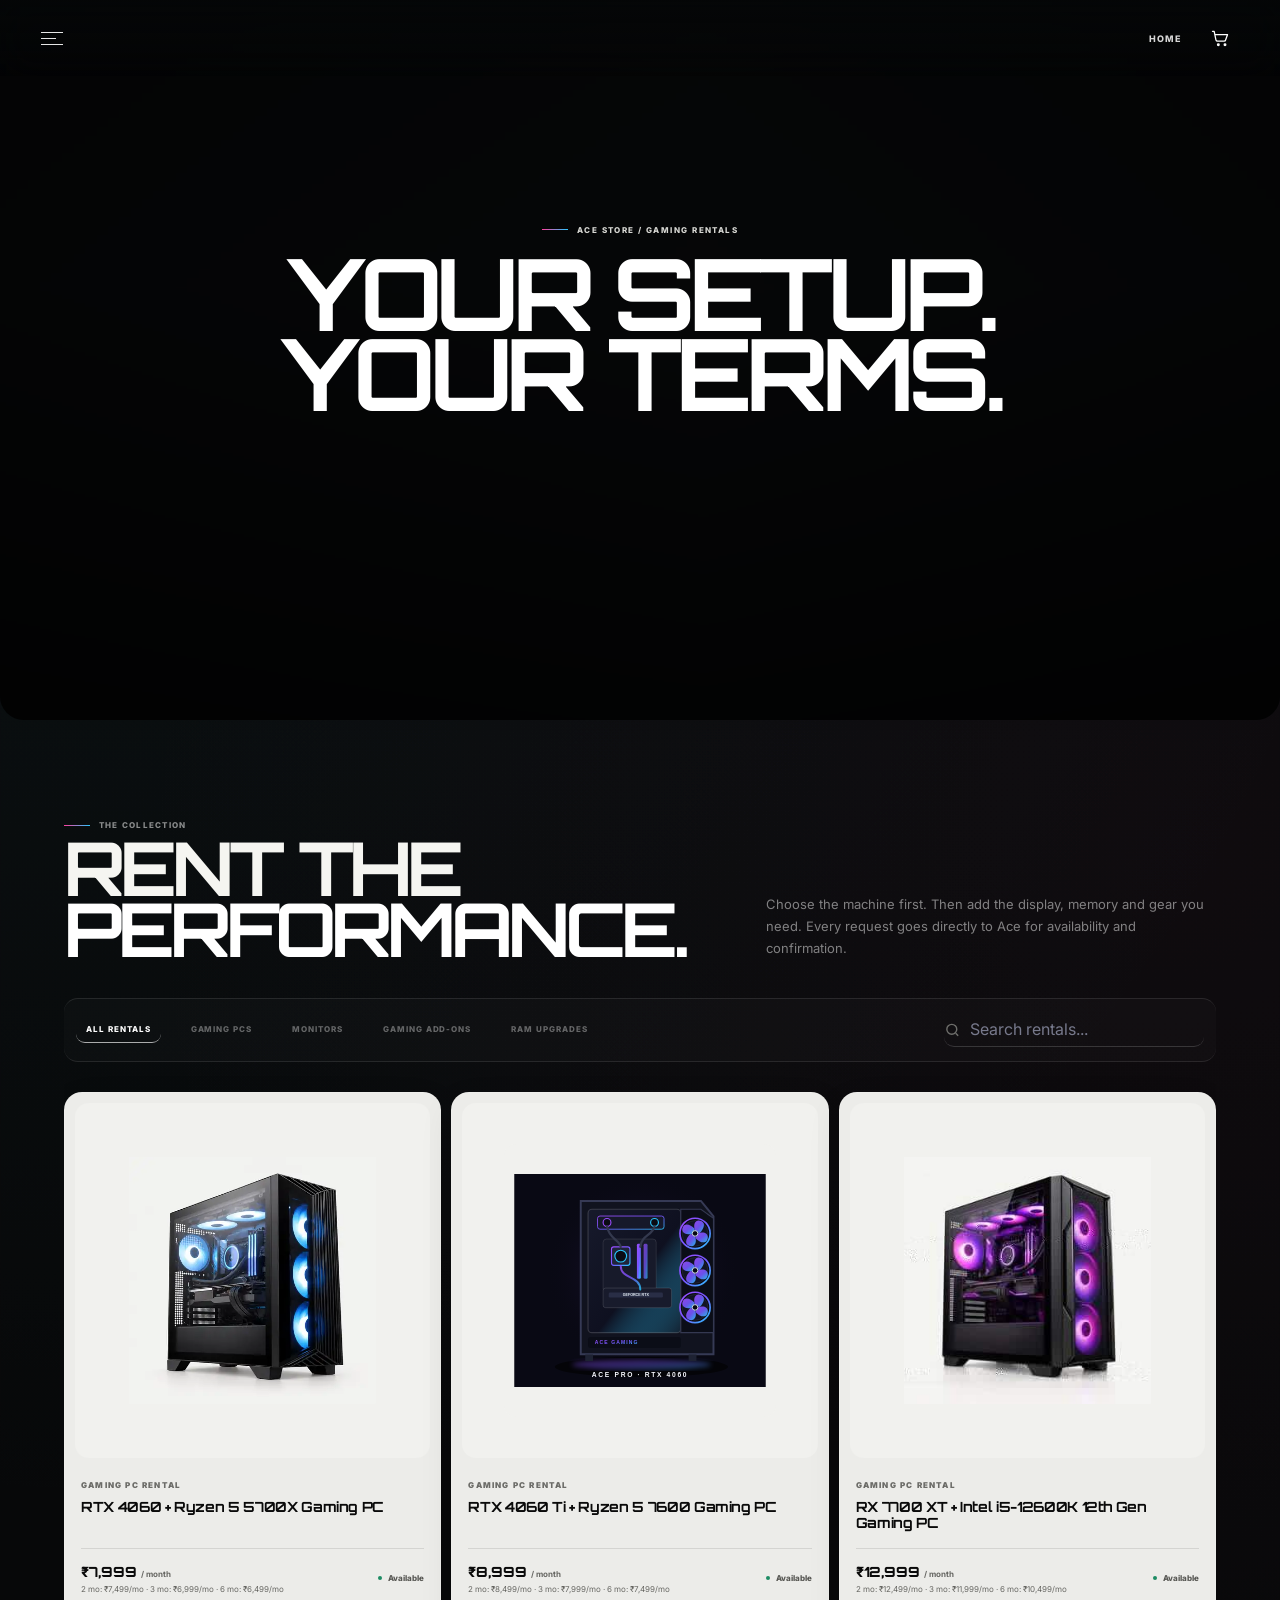
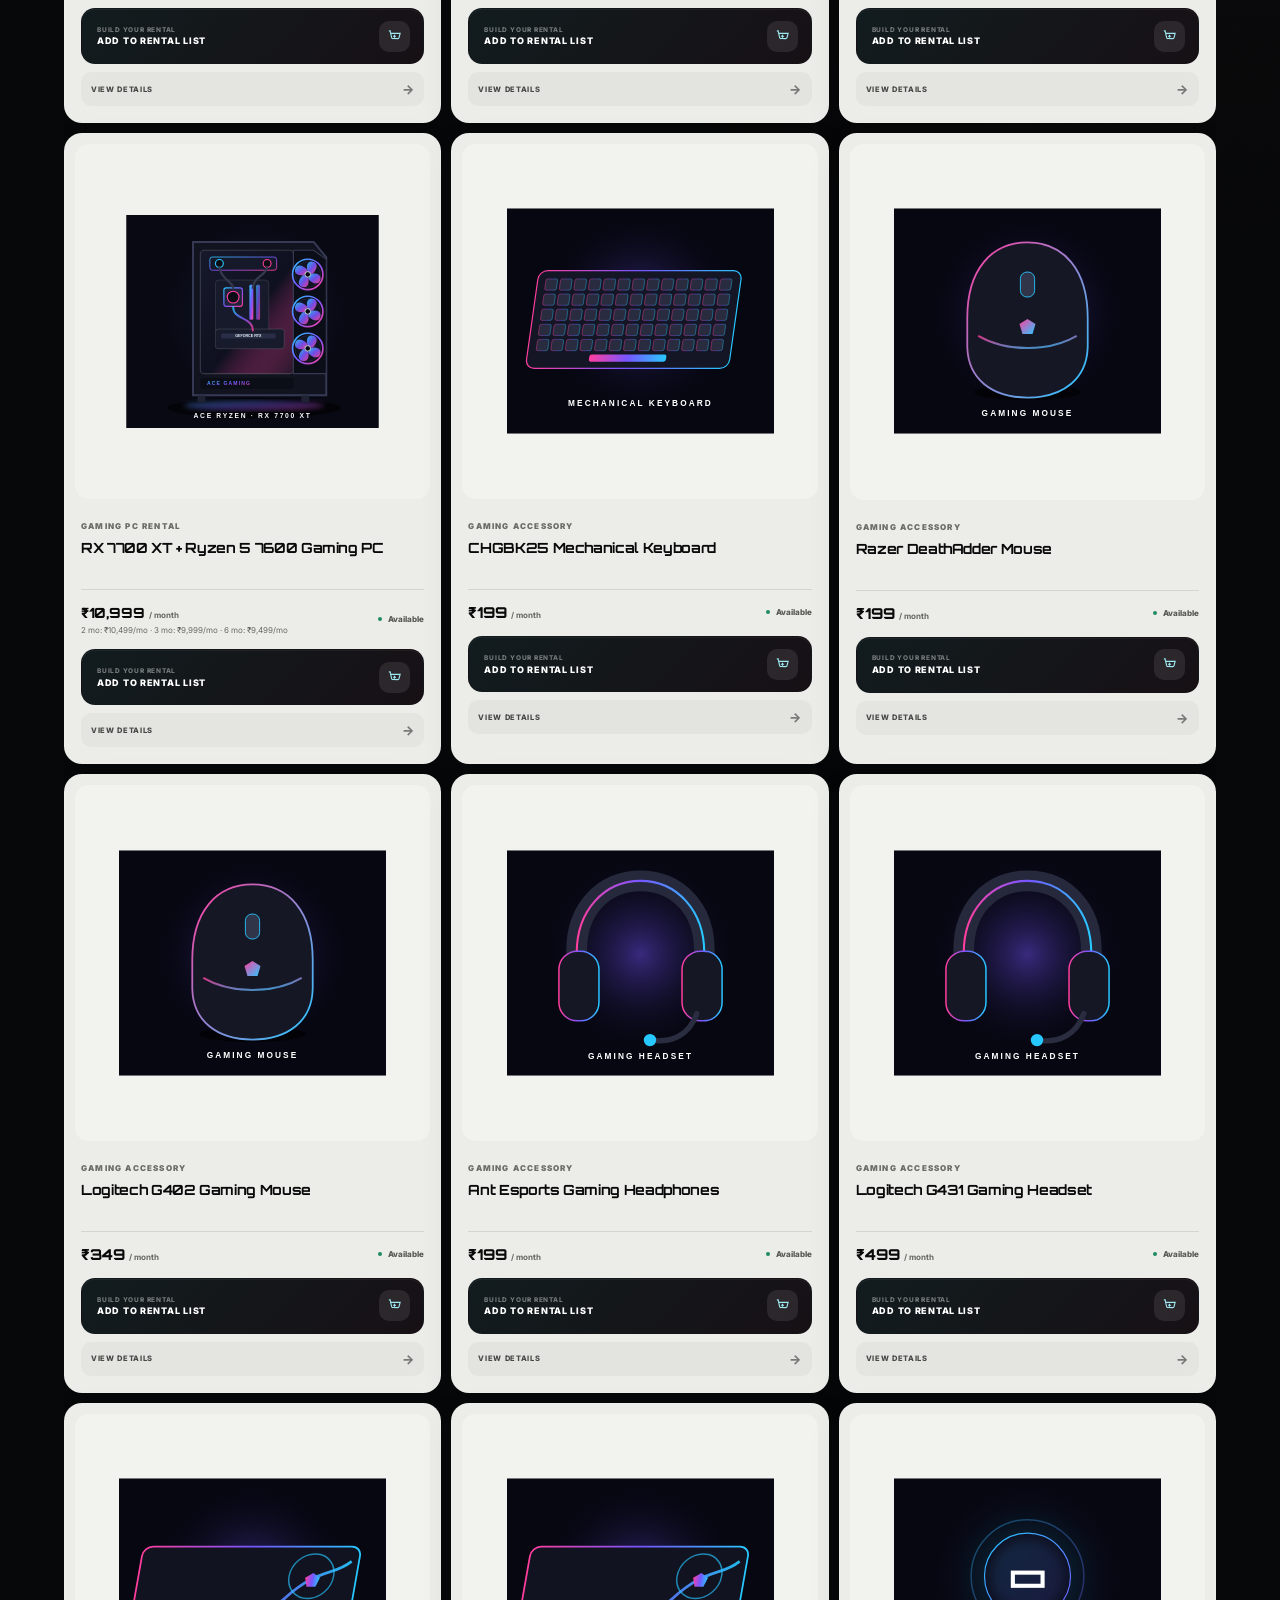
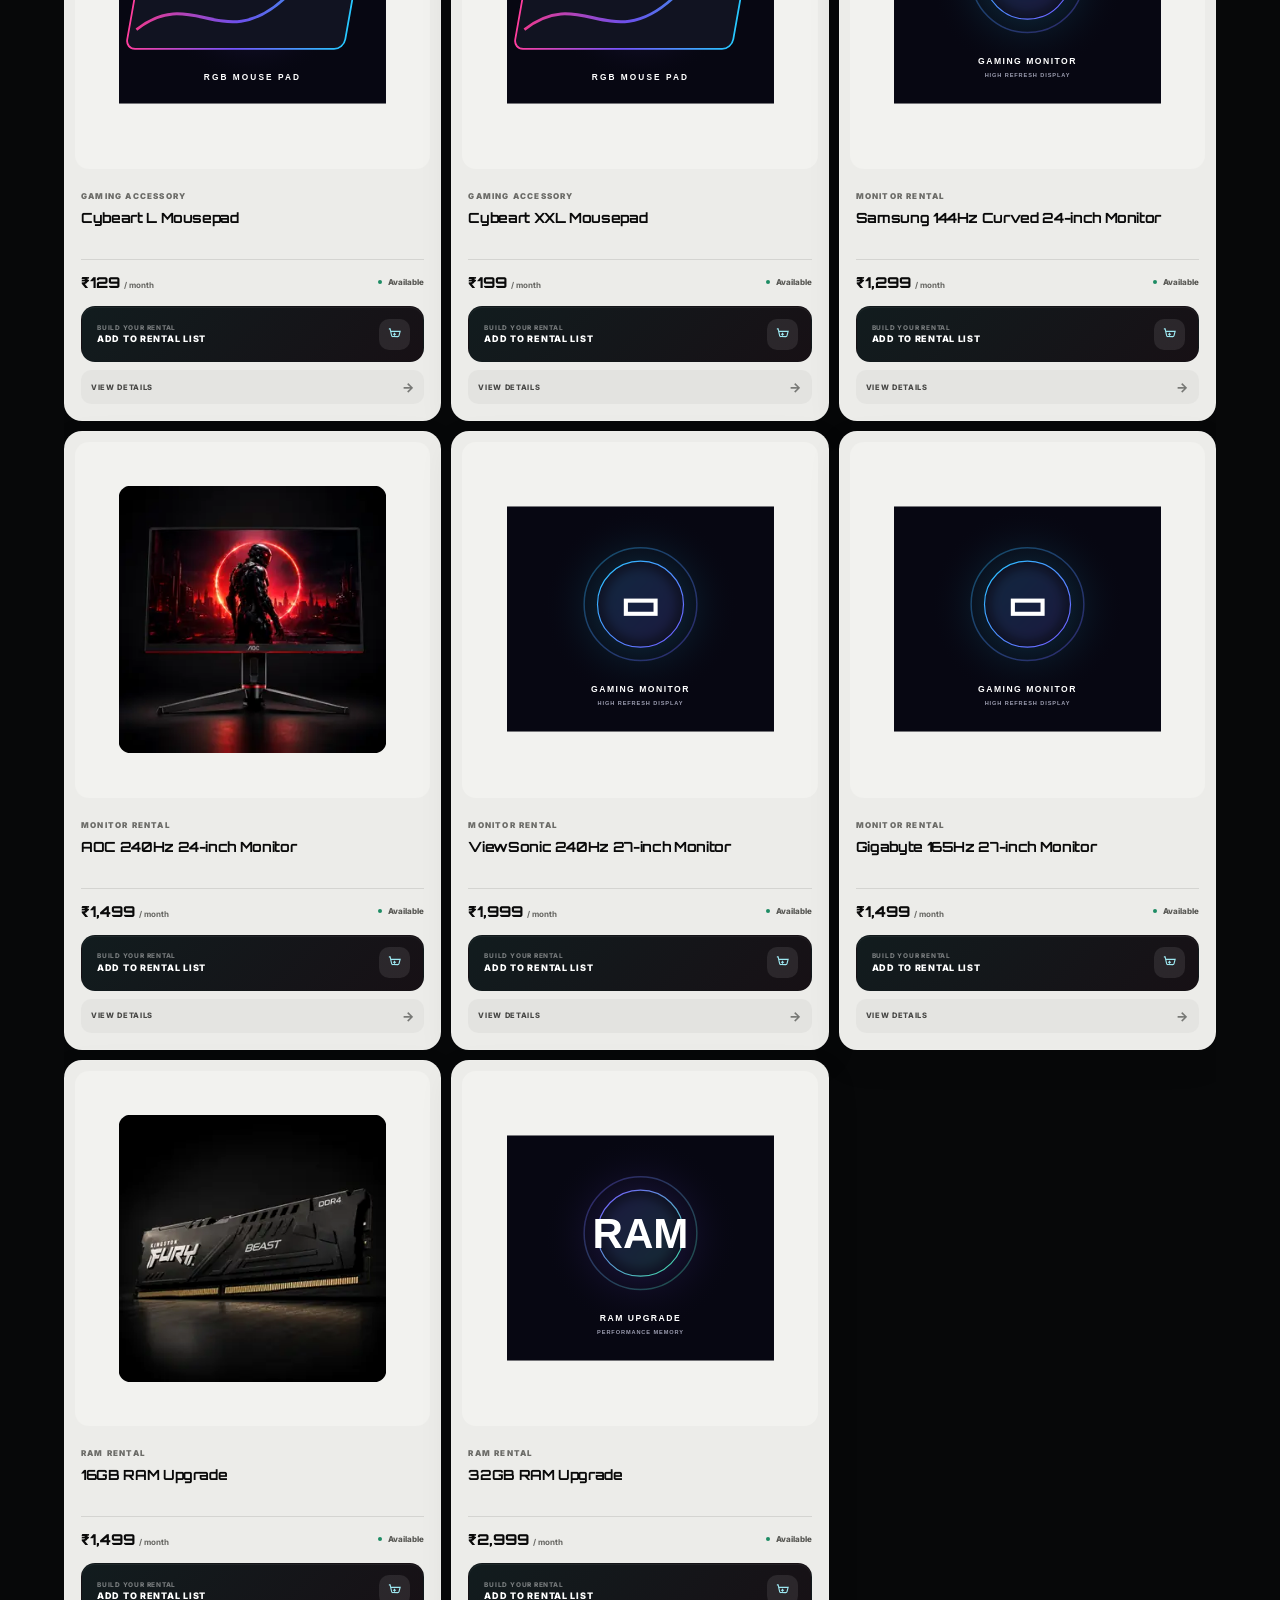
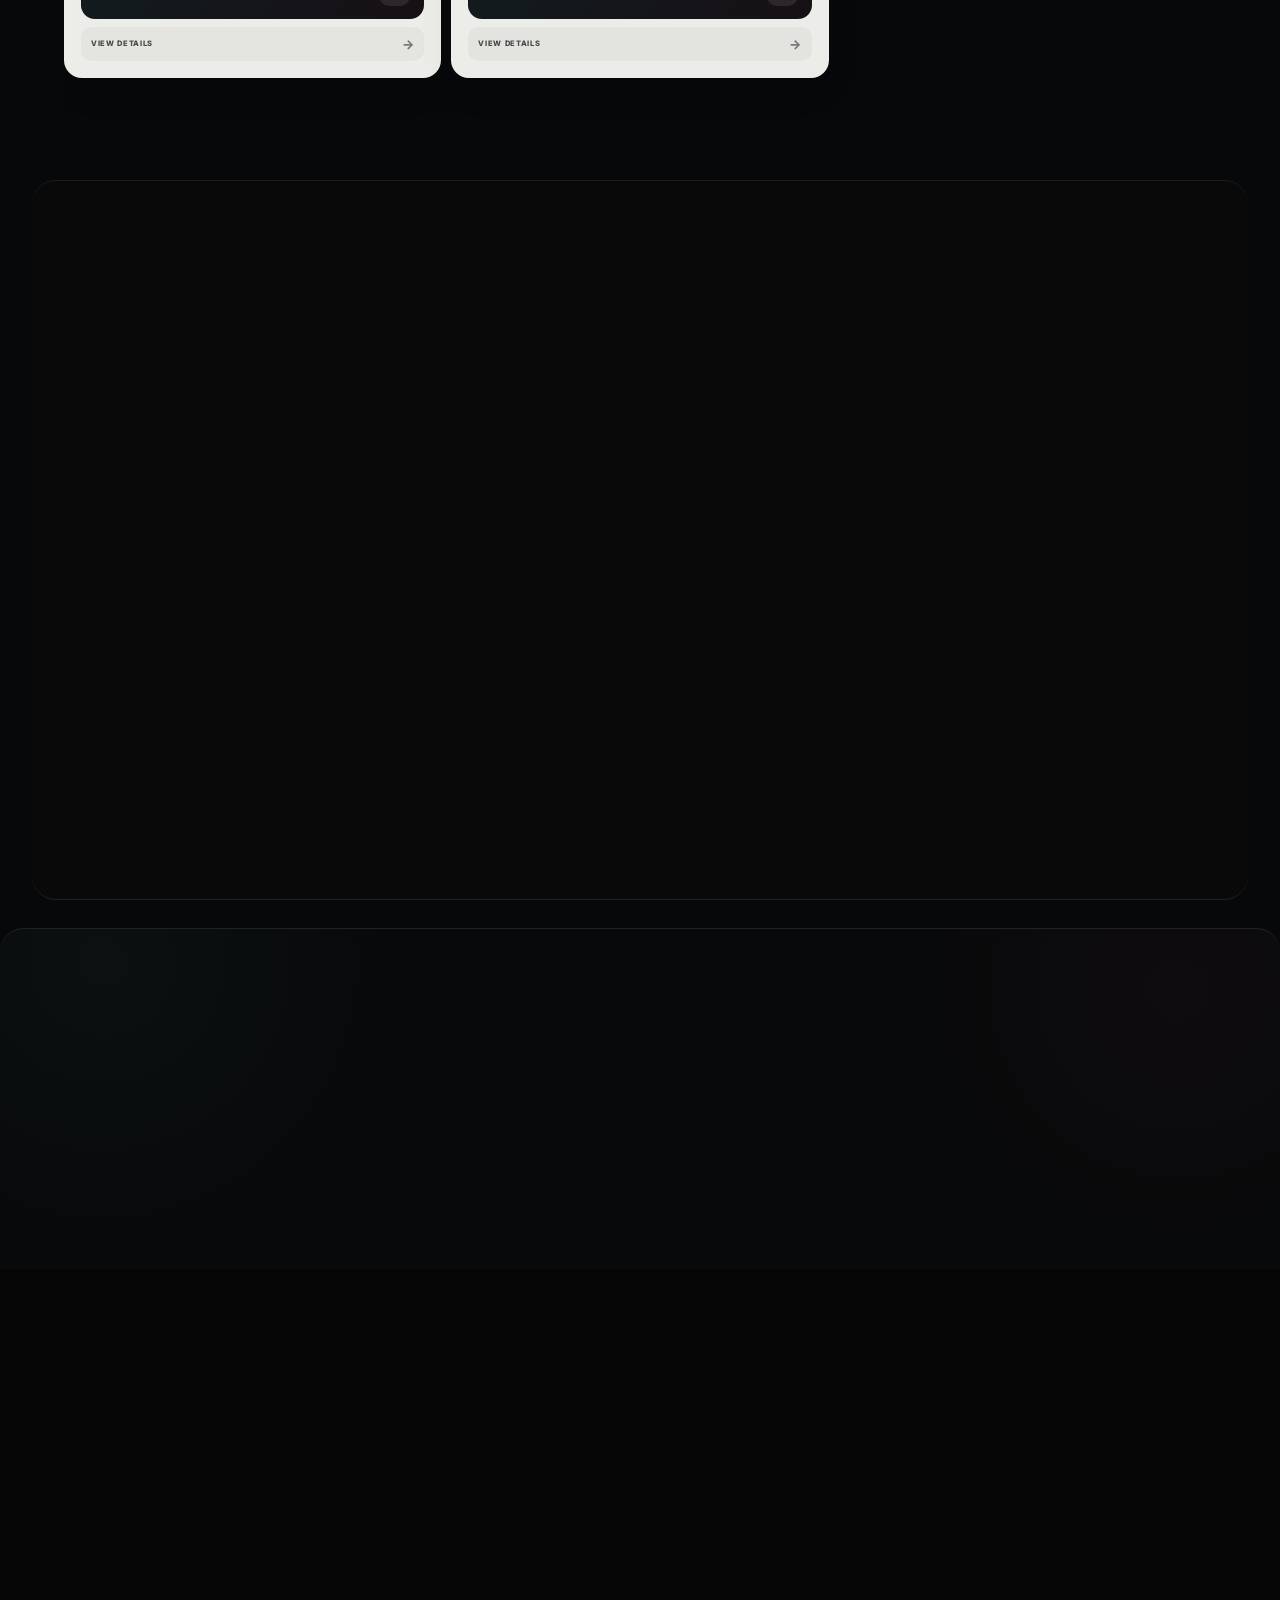
==== commit 29539f0b: "Update live Ace rental storefront with new PC pricing" ====
--- a/index.html
+++ b/index.html
@@ -2628,7 +2628,7 @@
     </div>
     <div>
       <h4>RENTALS</h4>
-      <span>1 / 2 / 3 Months</span>
+      <span>1 / 2 / 3 / 6 Months</span>
       <span>Pickup or Delivery</span>
     </div>
   </div>
@@ -2671,7 +2671,7 @@
             <label class="field">Phone number<input name="phone" autocomplete="tel" inputmode="tel" required placeholder="+91 00000 00000"></label>
             <label class="field full">Email address<input name="email" type="email" autocomplete="email" required placeholder="you@example.com"></label>
             <label class="field full">Delivery address<textarea name="address" autocomplete="street-address" required placeholder="House, street, area, city and PIN code"></textarea></label>
-            <label class="field">Rental period<select name="duration" id="checkoutDuration"><option value="1">1 month</option><option value="2">2 months</option><option value="3">3 months</option></select></label>
+            <label class="field">Rental period<select name="duration" id="checkoutDuration"><option value="1">1 month</option><option value="2">2 months</option><option value="3">3 months</option><option value="6">6 months</option></select></label>
             <label class="field">Pickup or delivery<select name="method"><option>Home delivery</option><option>Store pickup</option></select></label>
             <label class="field full">Notes (optional)<textarea name="notes" placeholder="Preferred delivery time or anything Ace Gaming should know"></textarea></label>
             <label class="field honeypot" aria-hidden="true">Website<input name="website" tabindex="-1" autocomplete="off"></label>
@@ -2808,23 +2808,23 @@
     const products = [
       {
         id:'pc-4060', category:'pc', categoryName:'Gaming PC Rental', badge:'Most popular', hot:true, image:productArt.pcPro,
-        name:'RTX 4060 Gaming PC', price:7999, plans:{1:7999,2:7999,3:7999}, rating:'4.9',
+        name:'RTX 4060 + Ryzen 5 5700X Gaming PC', price:7999, plans:{1:7999,2:7499,3:6999,6:6499}, rating:'4.9',
         description:'A modern high-performance gaming PC with fast storage, strong airflow and reliable power for smooth gameplay and creator work.',
-        mini:['Ryzen 7 5700','RTX 4060 8GB','16GB RAM'],
-        specs:[['Processor','AMD Ryzen 7 5700 — 8 cores / 16 threads, up to 4.6GHz'],['Graphics Card','Colorful GeForce RTX 4060 8GB'],['Motherboard','B450M'],['Memory','XPG 16GB (1 × 16GB) DDR4 3200MHz'],['Storage','WD 1TB NVMe SSD'],['Cabinet','Lian Li'],['Power Supply','Ant Esports 550W 80+ Bronze']],
+        mini:['Ryzen 5 5700X','RTX 4060 8GB','16GB RAM'],
+        specs:[['Processor','AMD Ryzen 5 5700X'],['Graphics Card','Colorful GeForce RTX 4060 8GB'],['Motherboard','B450M'],['Memory','XPG 16GB (1 × 16GB) DDR4 3200MHz'],['Storage','WD 1TB NVMe SSD'],['Cabinet','Lian Li'],['Power Supply','Ant Esports 550W 80+ Bronze']],
         bestFor:['Gaming','Streaming','Content creation','Esports']
       },
       {
         id:'pc-4060-7600', category:'pc', categoryName:'Gaming PC Rental', badge:'New', hot:true, image:productArt.pcPro,
-        name:'RTX 4060 + Ryzen 5 7600 Gaming PC', price:8999, plans:{1:8999,2:8999,3:8999}, rating:'4.9',
-        description:'A fast modern gaming build pairing RTX 4060 graphics with Ryzen 5 7600 performance and 16GB memory.',
-        mini:['Ryzen 5 7600','RTX 4060 8GB','16GB RAM'],
-        specs:[['Processor','AMD Ryzen 5 7600'],['Graphics Card','GeForce RTX 4060 8GB'],['Memory','16GB RAM']],
+        name:'RTX 4060 Ti + Ryzen 5 7600 Gaming PC', price:8999, plans:{1:8999,2:8499,3:7999,6:7499}, rating:'4.9',
+        description:'A fast modern gaming build pairing RTX 4060 Ti graphics with Ryzen 5 7600 performance and 16GB memory.',
+        mini:['Ryzen 5 7600','RTX 4060 Ti 8GB','16GB RAM'],
+        specs:[['Processor','AMD Ryzen 5 7600'],['Graphics Card','GeForce RTX 4060 Ti 8GB'],['Memory','16GB RAM']],
         bestFor:['High-FPS gaming','Competitive play','Streaming','Everyday creator work']
       },
       {
         id:'pc-7700xt-i5', category:'pc', categoryName:'Gaming PC Rental', badge:'Premium Intel', image:productArt.pcElite,
-        name:'RX 7700 XT Intel i5 Gaming PC', price:12999, plans:{1:12999,2:11999,3:10999}, rating:'5.0',
+        name:'RX 7700 XT + Intel i5-12600K 12th Gen Gaming PC', price:12999, plans:{1:12999,2:12499,3:11999,6:10499}, rating:'5.0',
         description:'A premium 1440p gaming and content-creation setup with powerful Intel processing, Radeon graphics and advanced liquid cooling.',
         mini:['Intel Core i5-12600K','RX 7700 XT 12GB','32GB DDR5'],
         specs:[['Processor','Intel Core i5-12600K'],['Graphics Card','Sapphire Radeon RX 7700 XT 12GB'],['Motherboard','MSI PRO Z790-A WIFI (DDR5)'],['Memory','Adata XPG 32GB DDR5 6000MHz CL30'],['Primary Storage','1TB Kingston Fury Renegade NVMe Gen4 SSD'],['Secondary Storage','Crucial 500GB SATA SSD'],['CPU Cooler','Thermaltake TH240 V2 ARGB 240mm AIO'],['Cabinet','Thermaltake S200 TG ARGB Mid Tower'],['Power Supply','Cooler Master 650W V3 Bronze']],
@@ -2833,7 +2833,7 @@
       },
       {
         id:'pc-7700xt-ryzen', category:'pc', categoryName:'Gaming PC Rental', badge:'Premium Ryzen', image:productArt.pcRyzen,
-        name:'RX 7700 XT Ryzen Gaming PC', price:12999, plans:{1:12999,2:11999,3:10999}, rating:'5.0',
+        name:'RX 7700 XT + Ryzen 5 7600 Gaming PC', price:10999, plans:{1:10999,2:10499,3:9999,6:9499}, rating:'5.0',
         description:'A high-end Ryzen gaming PC for premium 1440p performance, smooth multitasking and demanding modern games.',
         mini:['Ryzen 5 7600','RX 7700 XT 12GB','16GB RAM'],
         specs:[['Processor','AMD Ryzen 5 7600'],['Graphics Card','AMD Radeon RX 7700 XT 12GB'],['Motherboard','MSI B650M-P PRO'],['Memory','16GB RAM'],['CPU Cooler','Cooler Master Hyper H212'],['Power Supply','Cooler Master 650W V3 Bronze']],
@@ -3057,7 +3057,7 @@
             <h3><a href="#product/${product.id}" data-view-product="${product.id}">${product.name}</a></h3>
             <ul class="mini-specs">${product.mini.filter(spec => !spec.includes('₹')).map(spec => `<li>${spec}</li>`).join('')}</ul>
             <div class="price-line">
-              <span><b class="price ${originalPrice(product) ? 'discounted' : ''}">${money(discountedPrice(product))}</b><small class="price-suffix">/ month</small>${product.plans ? `<small class="mrp" style="text-decoration:none;color:#9b9caf">2 mo: ${money(product.plans[2])}/mo · 3 mo: ${money(product.plans[3])}/mo</small>` : ''}</span>
+              <span><b class="price ${originalPrice(product) ? 'discounted' : ''}">${money(discountedPrice(product))}</b><small class="price-suffix">/ month</small>${product.plans ? `<small class="mrp" style="text-decoration:none;color:#9b9caf">2 mo: ${money(product.plans[2])}/mo · 3 mo: ${money(product.plans[3])}/mo · 6 mo: ${money(product.plans[6])}/mo</small>` : ''}</span>
               <span class="stock">Available</span>
             </div>
             <div class="card-actions">
@@ -3273,7 +3273,7 @@
           <select id="cartDuration">
             <option value="1" ${rentalDuration === 1 ? 'selected' : ''}>1 month</option>
             <option value="2" ${rentalDuration === 2 ? 'selected' : ''}>2 months</option>
-            <option value="3" ${rentalDuration === 3 ? 'selected' : ''}>3 months</option>
+            <option value="3" ${rentalDuration === 3 ? 'selected' : ''}>3 months</option><option value="6" ${rentalDuration === 6 ? 'selected' : ''}>6 months</option>
           </select>
         </div>
         <div class="cart-totals">
@@ -3339,7 +3339,7 @@
               <select id="detailRentalDuration">
                 <option value="1" ${rentalDuration === 1 ? 'selected' : ''}>1 month</option>
                 <option value="2" ${rentalDuration === 2 ? 'selected' : ''}>2 months</option>
-                <option value="3" ${rentalDuration === 3 ? 'selected' : ''}>3 months</option>
+                <option value="3" ${rentalDuration === 3 ? 'selected' : ''}>3 months</option><option value="6" ${rentalDuration === 6 ? 'selected' : ''}>6 months</option>
               </select>
             </div>
             <div class="quantity-buy">
@@ -3350,7 +3350,7 @@
               <button class="button secondary" type="button" data-back-store>Continue browsing</button>
               <button class="button" type="button" data-rent-now="${product.id}">Rent now</button>
             </div>
-            <div class="assurance"><div><strong>Performance tested</strong>Checked for stability</div><div><strong>Flexible period</strong>Choose 1, 2 or 3 months</div><div><strong>Rental confirmation</strong>Terms verified by Ace Gaming</div></div>
+            <div class="assurance"><div><strong>Performance tested</strong>Checked for stability</div><div><strong>Flexible period</strong>Choose 1, 2, 3 or 6 months</div><div><strong>Rental confirmation</strong>Terms verified by Ace Gaming</div></div>
           </div>
         </div>`;
       if(push) history.pushState({product:id},'',`#product/${id}`);
@@ -3418,7 +3418,7 @@
             <label class="field">Phone number<input name="phone" autocomplete="tel" inputmode="tel" required placeholder="+91 00000 00000"></label>
             <label class="field full">Email address<input name="email" type="email" autocomplete="email" required placeholder="you@example.com"></label>
             <label class="field full">Delivery address<textarea name="address" autocomplete="street-address" required placeholder="House, street, area, city and PIN code"></textarea></label>
-            <label class="field">Rental period<select name="duration" id="checkoutDuration"><option value="1" ${rentalDuration === 1 ? 'selected' : ''}>1 month</option><option value="2" ${rentalDuration === 2 ? 'selected' : ''}>2 months</option><option value="3" ${rentalDuration === 3 ? 'selected' : ''}>3 months</option></select></label>
+            <label class="field">Rental period<select name="duration" id="checkoutDuration"><option value="1" ${rentalDuration === 1 ? 'selected' : ''}>1 month</option><option value="2" ${rentalDuration === 2 ? 'selected' : ''}>2 months</option><option value="3" ${rentalDuration === 3 ? 'selected' : ''}>3 months</option><option value="6" ${rentalDuration === 6 ? 'selected' : ''}>6 months</option></select></label>
             <label class="field">Pickup or delivery<select name="method"><option>Home delivery</option><option>Store pickup</option></select></label>
             <label class="field full">Notes (optional)<textarea name="notes" placeholder="Preferred delivery time or anything Ace Gaming should know"></textarea></label>
             <label class="field honeypot" aria-hidden="true">Website<input name="website" tabindex="-1" autocomplete="off"></label>
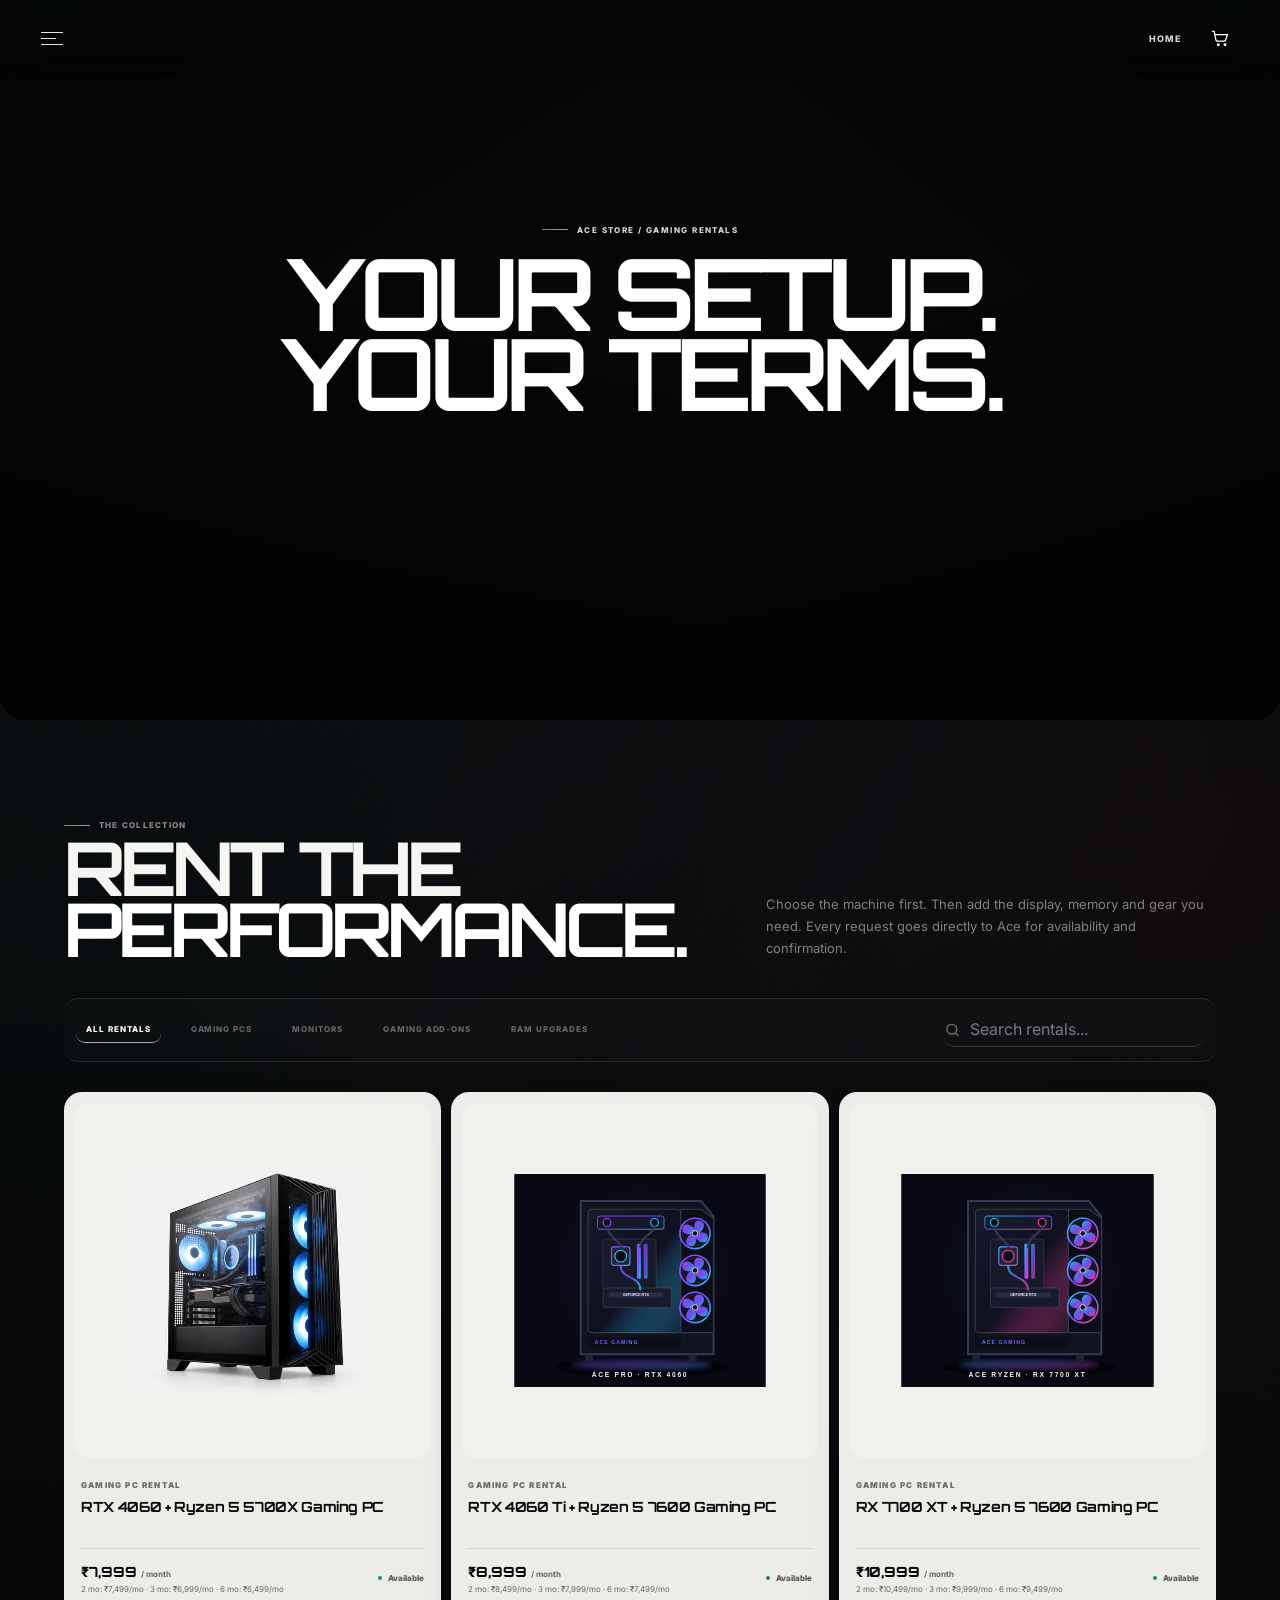
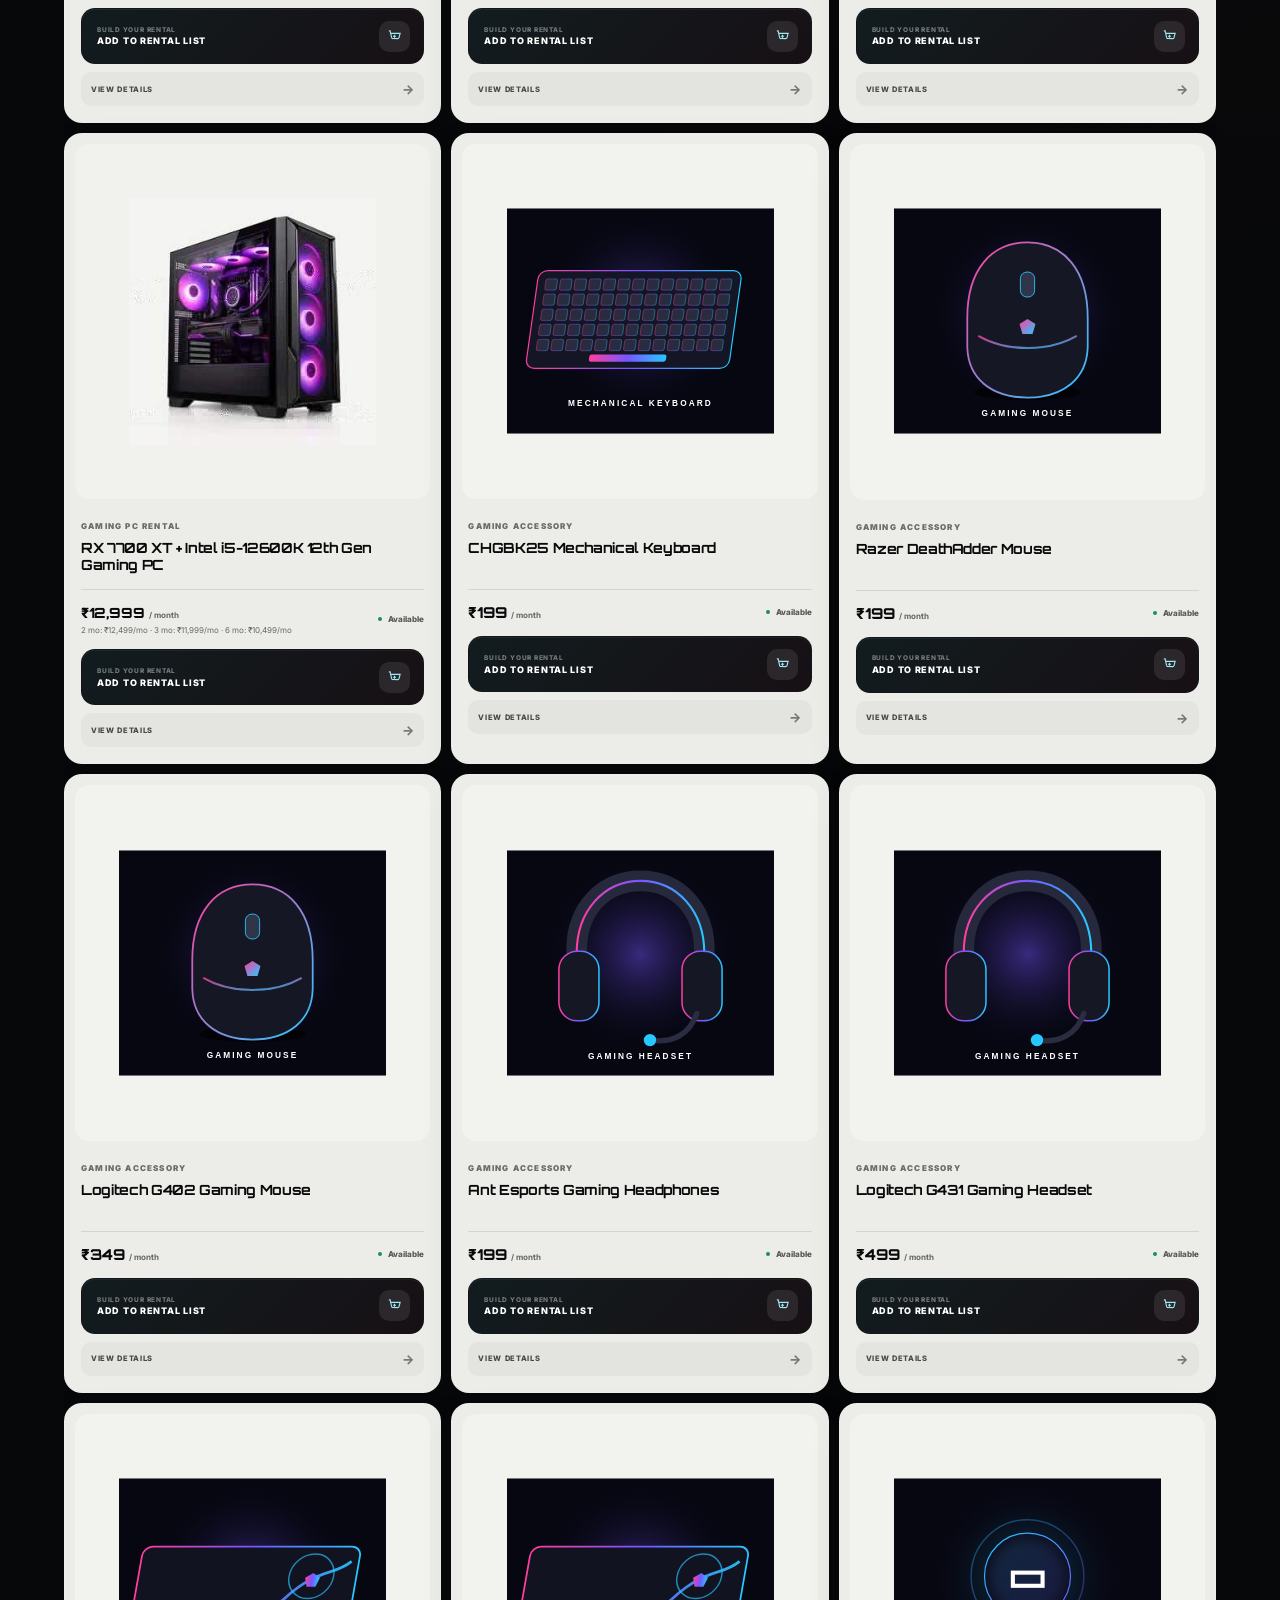
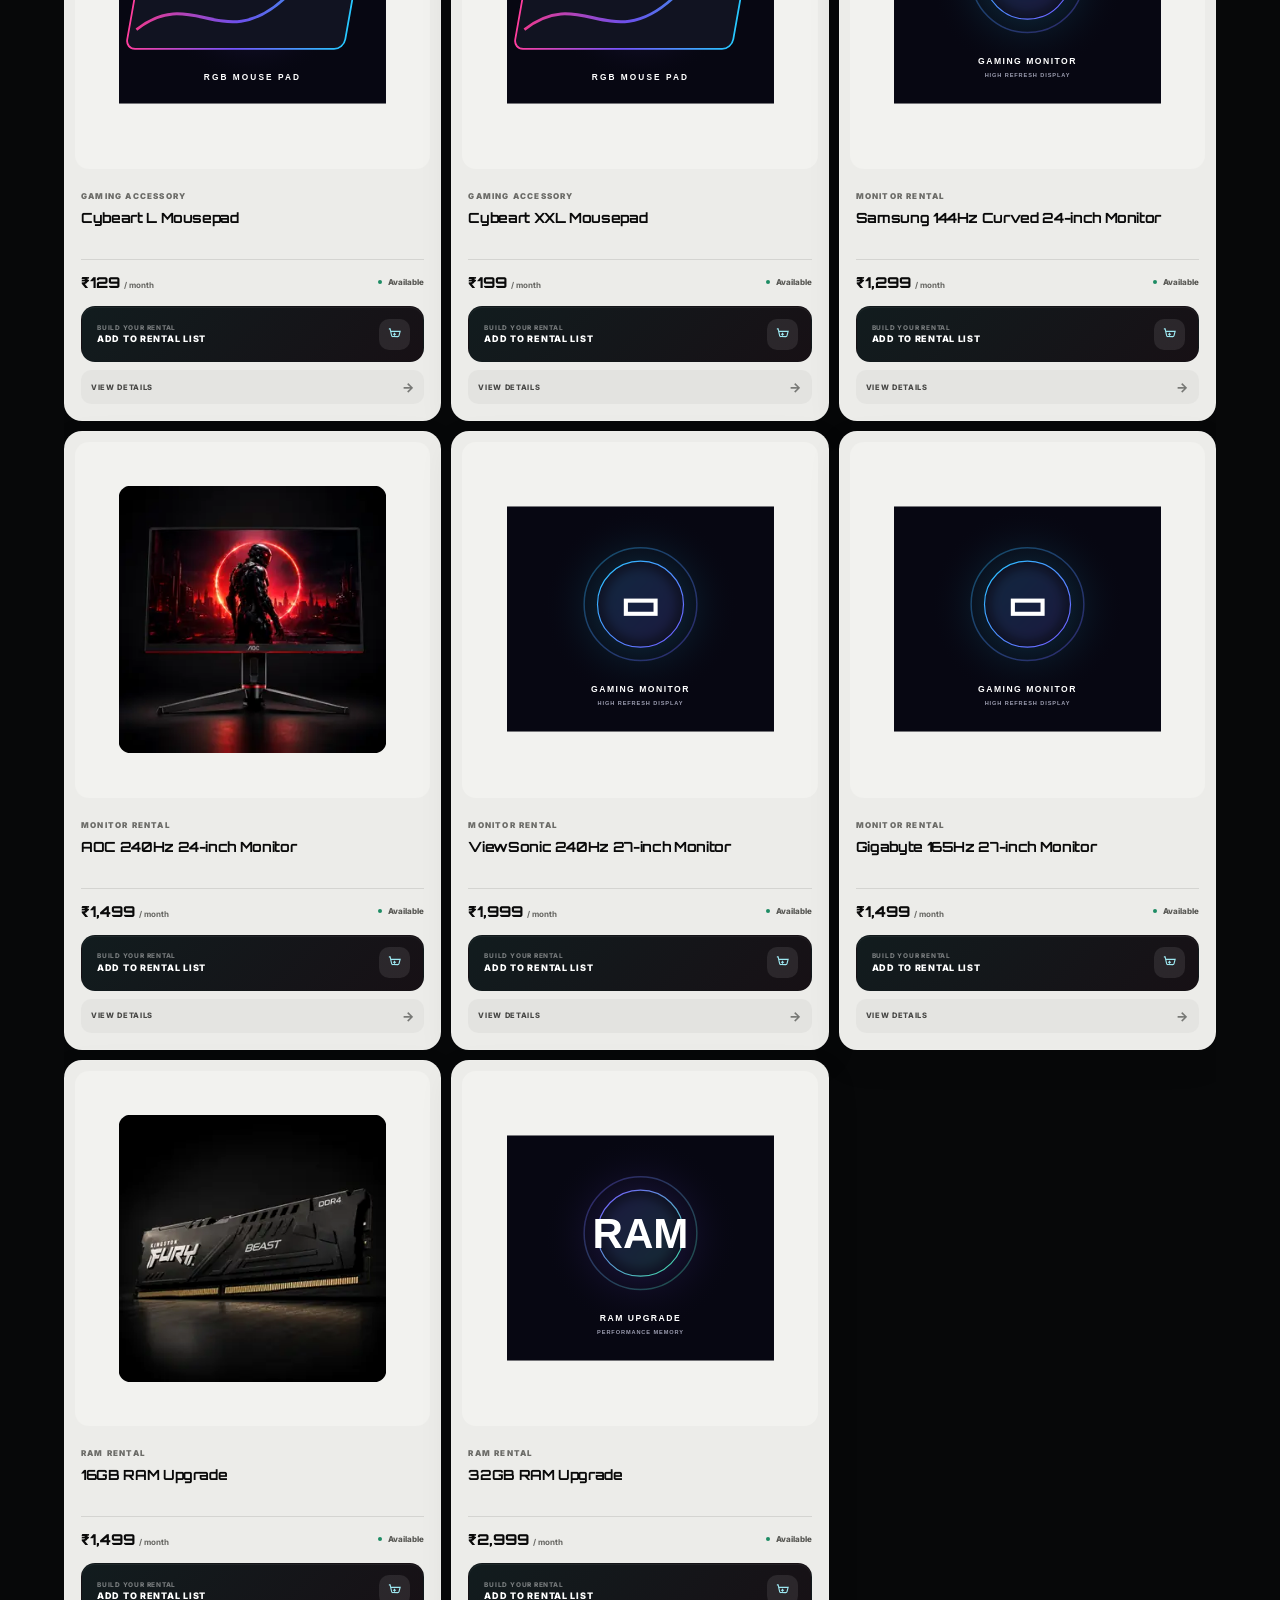
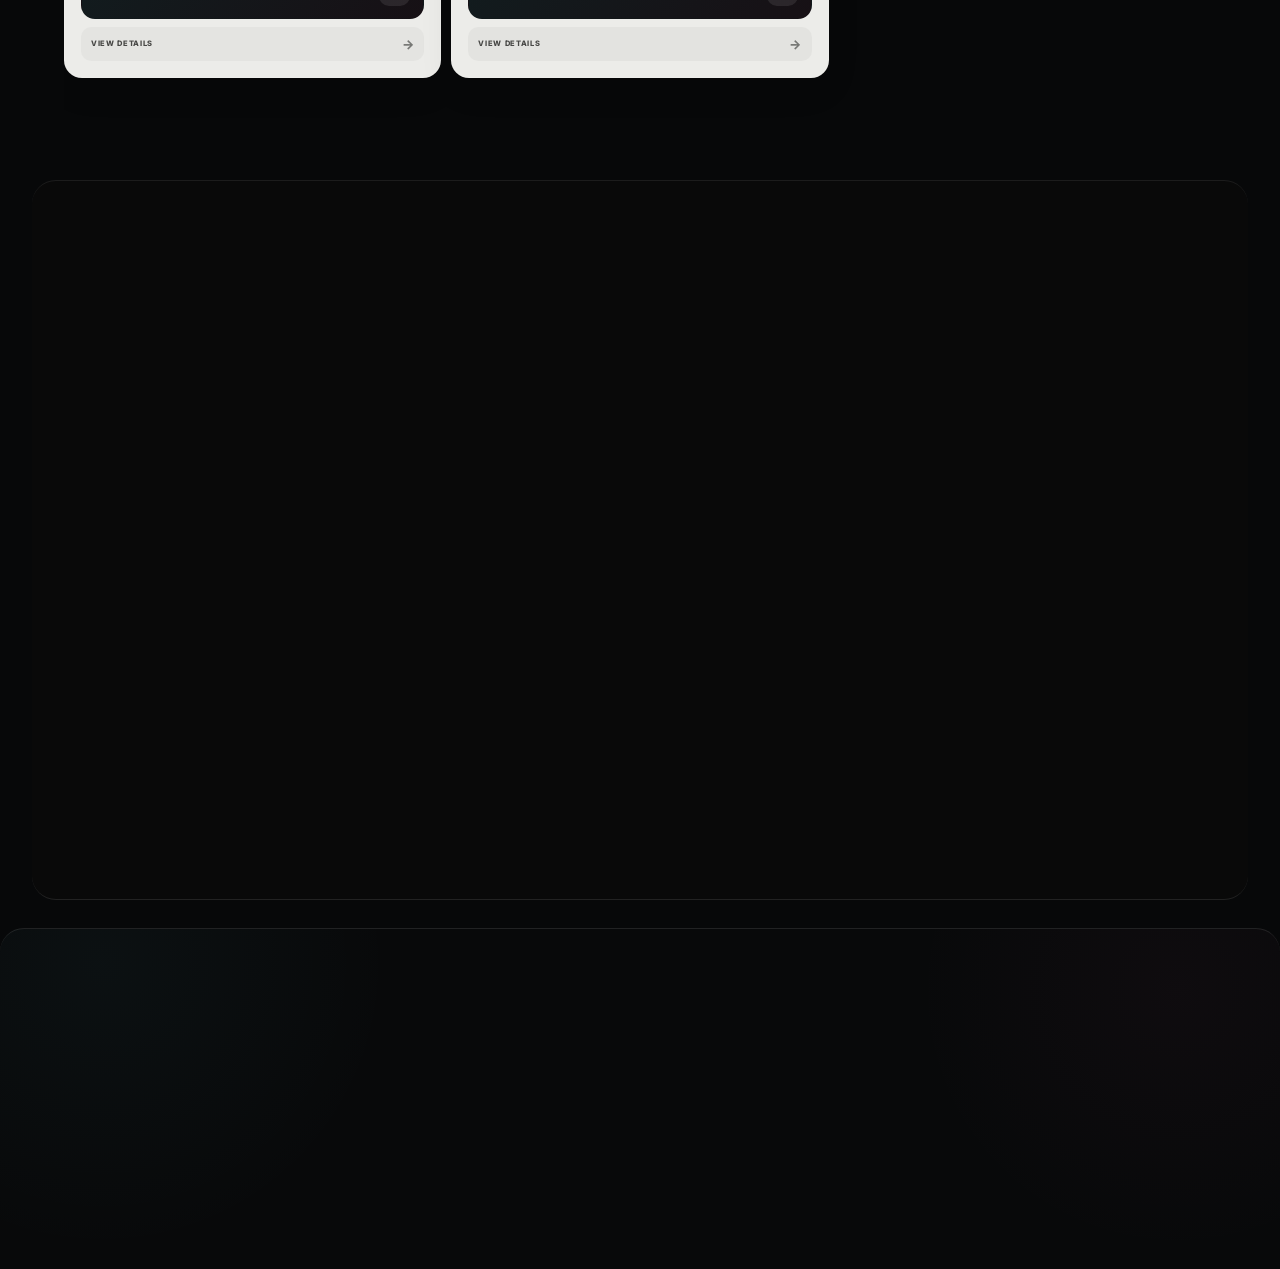
==== commit b7690ede: "Order gaming PCs by price and show four per desktop row" ====
--- a/index.html
+++ b/index.html
@@ -976,6 +976,12 @@
   .store-hero-v2{padding:96px 18px 60px!important}
   .clean-store-hero-copy{width:100%!important}
   .clean-store-hero-copy p{max-width:92%!important;font-size:13px!important}
+}
+</style>
+<style id="ace-pc-price-row-v1">
+/* Keep the four gaming PCs together in one desktop row, ordered cheapest to highest price. */
+@media (min-width:1180px){
+  .product-grid{grid-template-columns:repeat(4,minmax(0,1fr))!important}
 }
 </style>
 <style id="ace-store-responsive-motion-v1">
@@ -3169,7 +3175,13 @@
 
     function renderProducts(){
       const grid = document.getElementById('productGrid');
-      grid.innerHTML = products.map(productCard).join('') + '<div class="no-products" id="noProducts" hidden>No rentals match your search.</div>';
+      const orderedProducts = [...products].sort((a,b) => {
+        if(a.category === 'pc' && b.category === 'pc') return discountedPrice(a) - discountedPrice(b);
+        if(a.category === 'pc') return -1;
+        if(b.category === 'pc') return 1;
+        return 0;
+      });
+      grid.innerHTML = orderedProducts.map(productCard).join('') + '<div class="no-products" id="noProducts" hidden>No rentals match your search.</div>';
       requestAnimationFrame(() => {
         document.querySelectorAll('.product-card').forEach((card,index) => setTimeout(() => card.classList.add('visible'),35 + index * 40));
       });
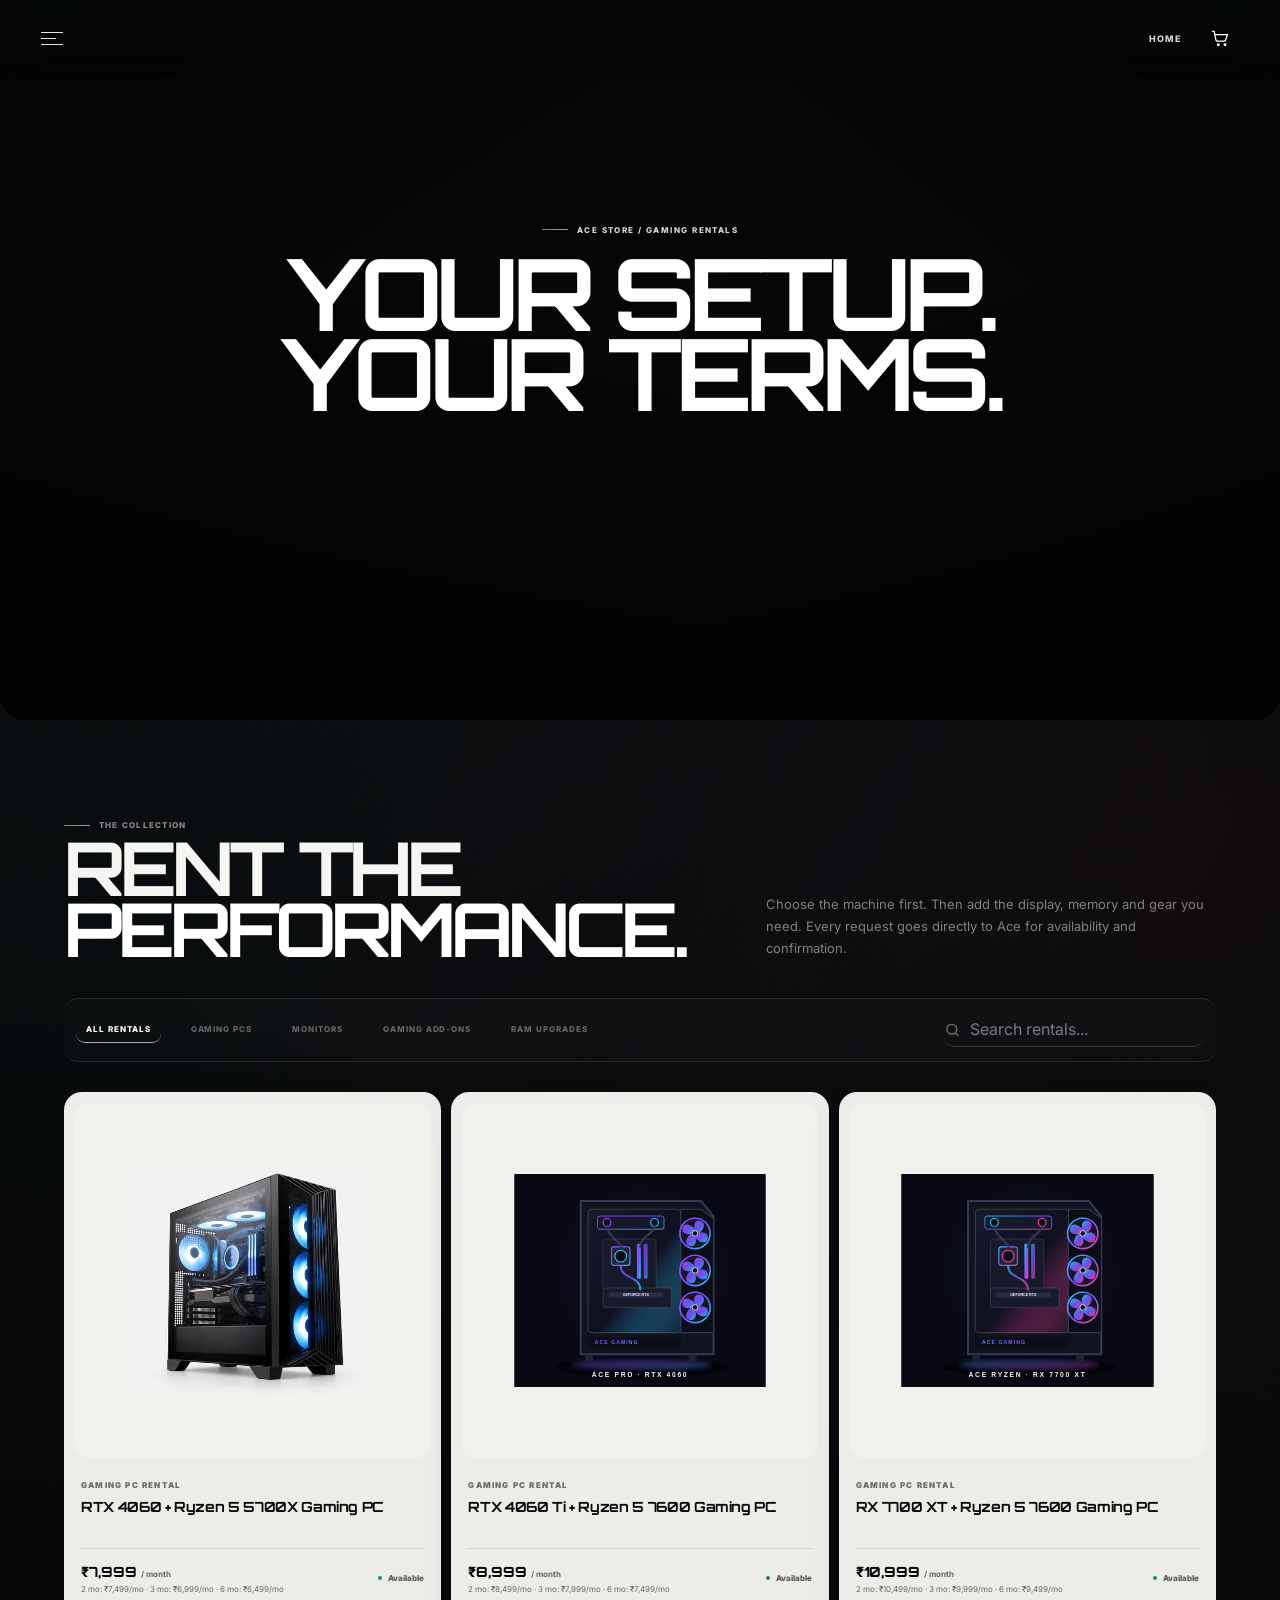
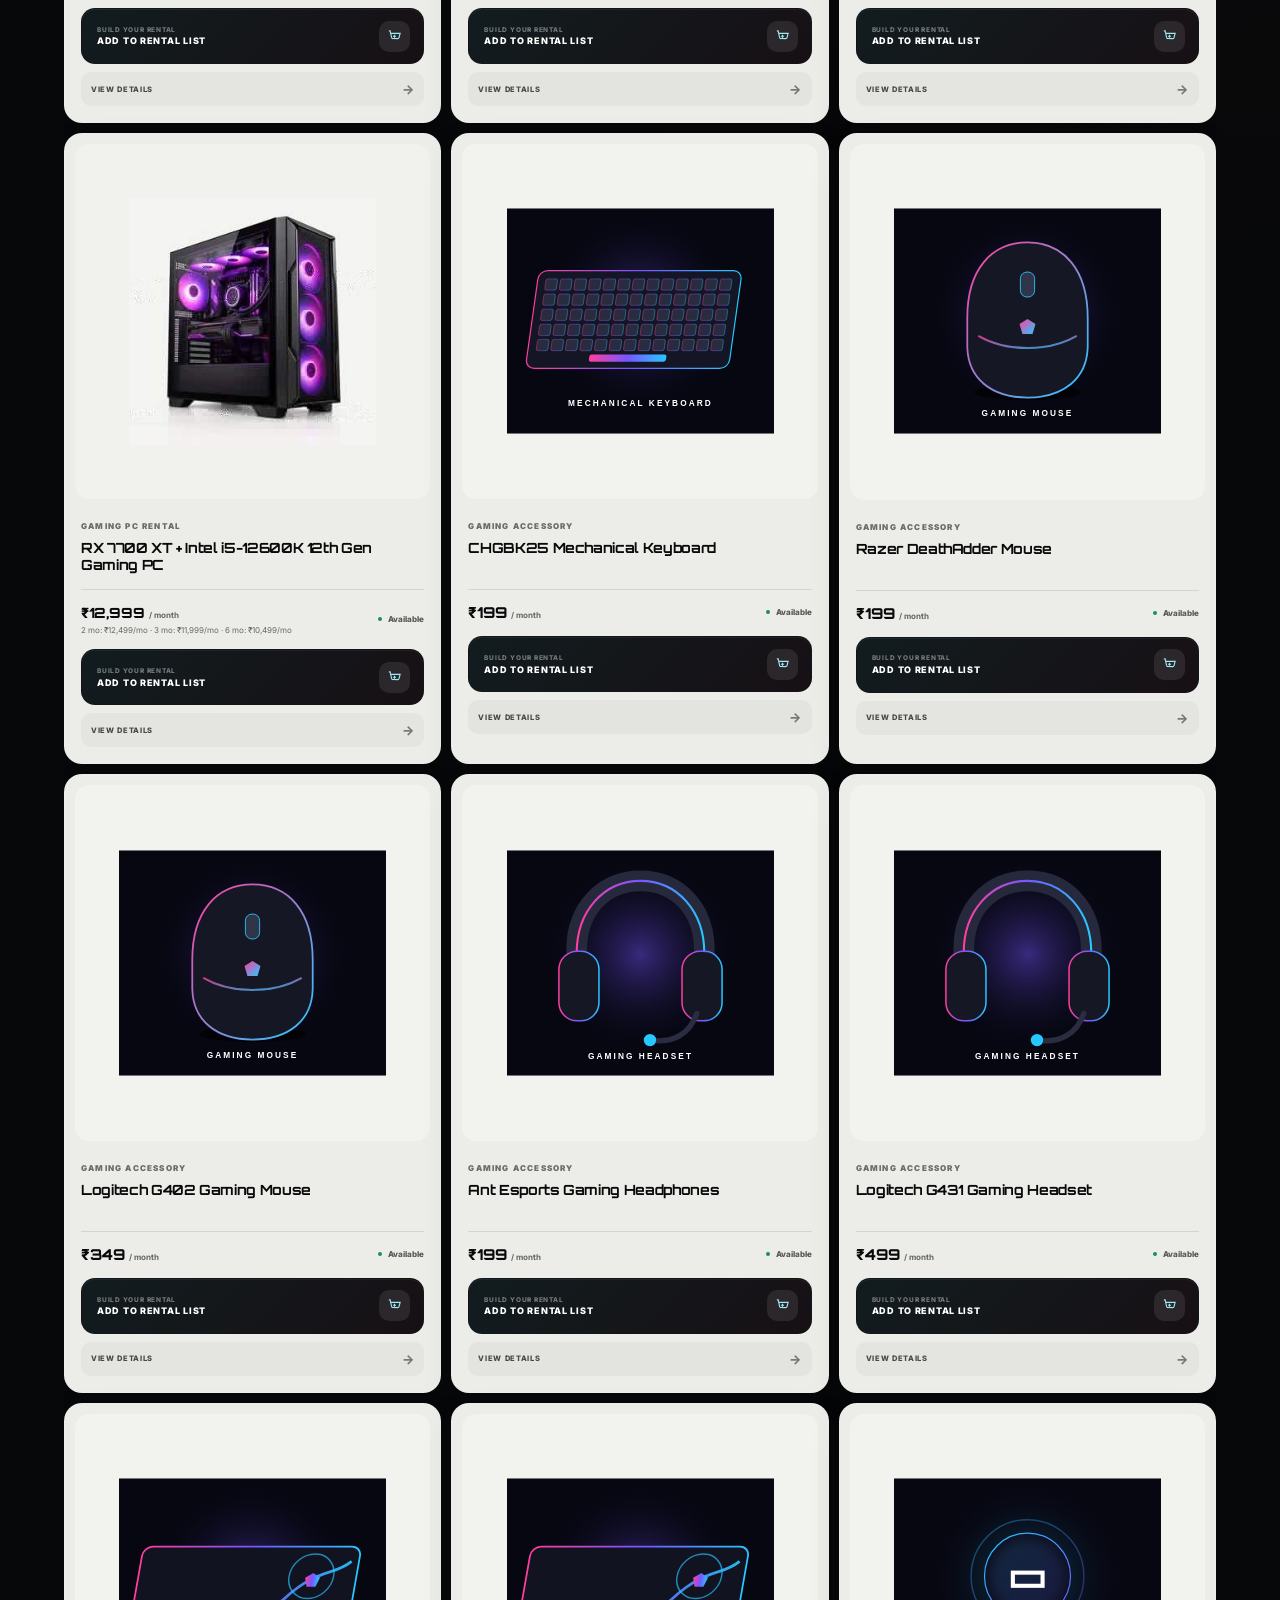
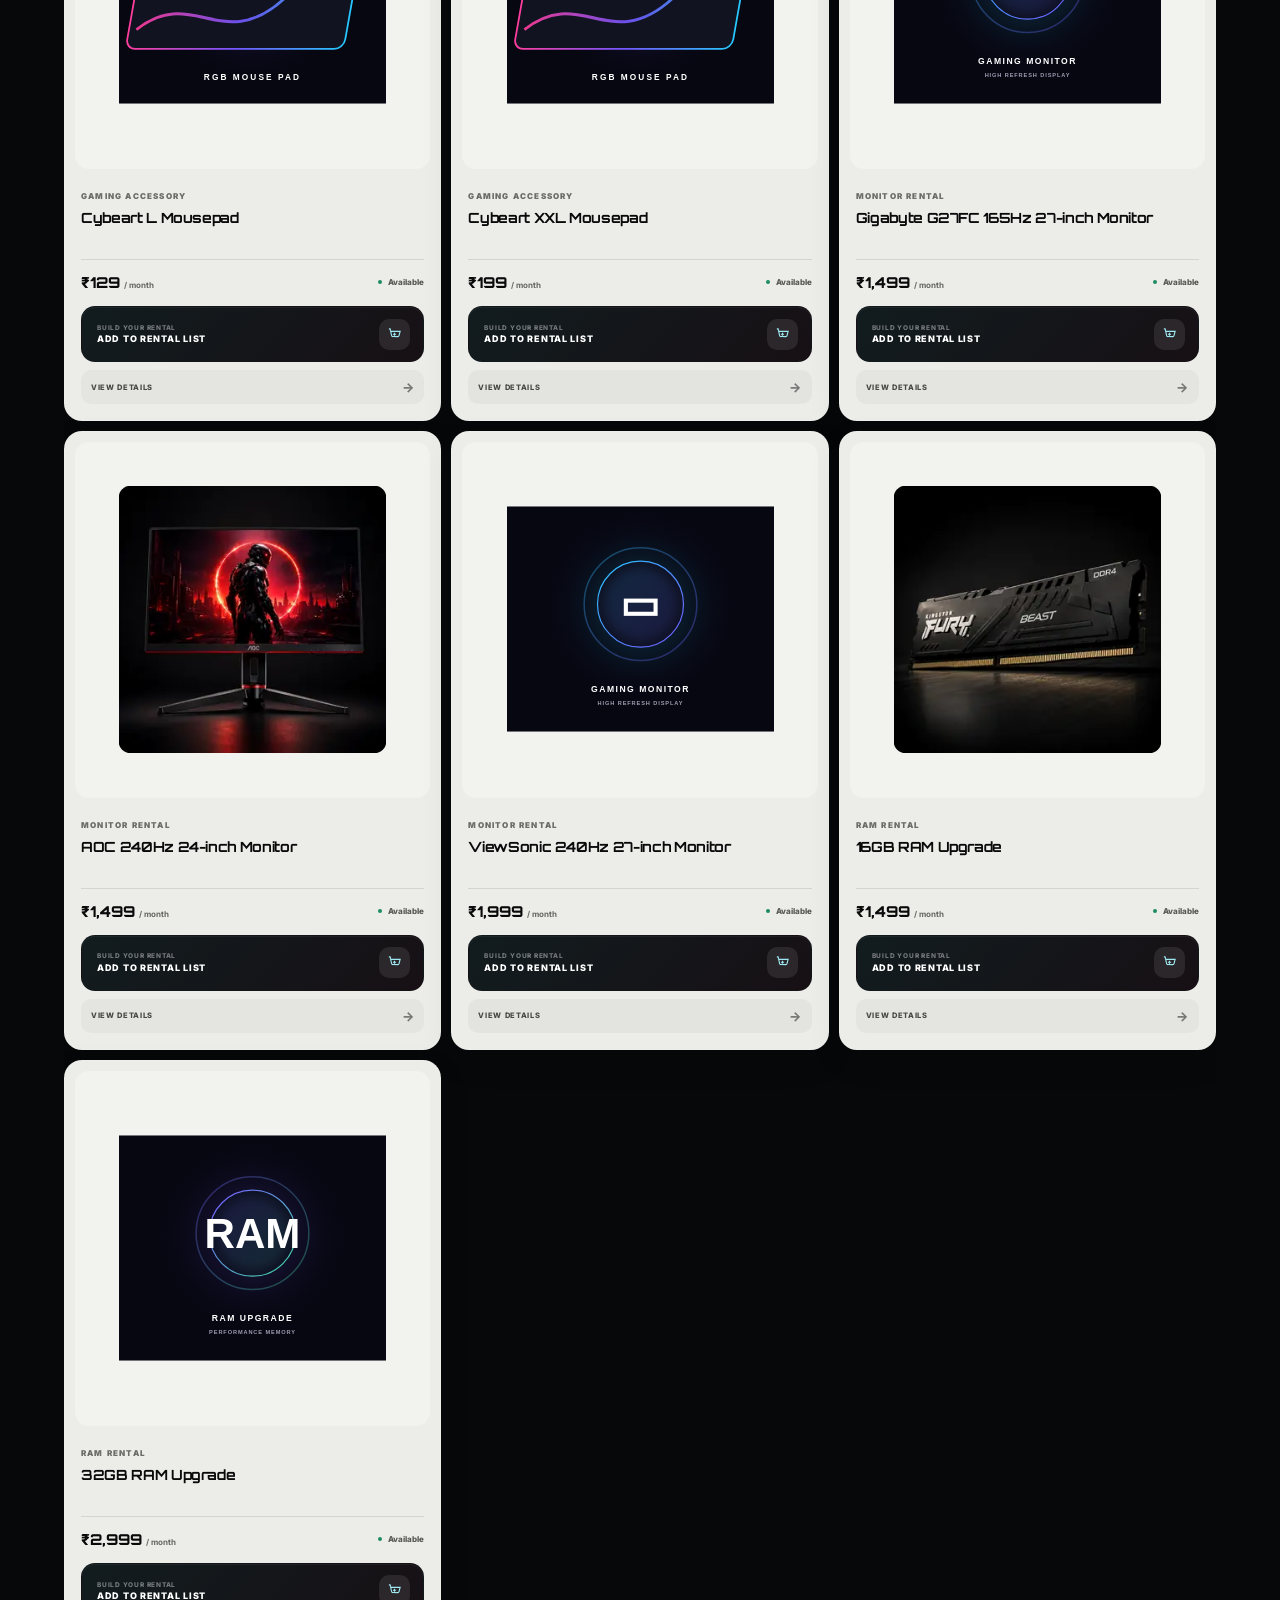
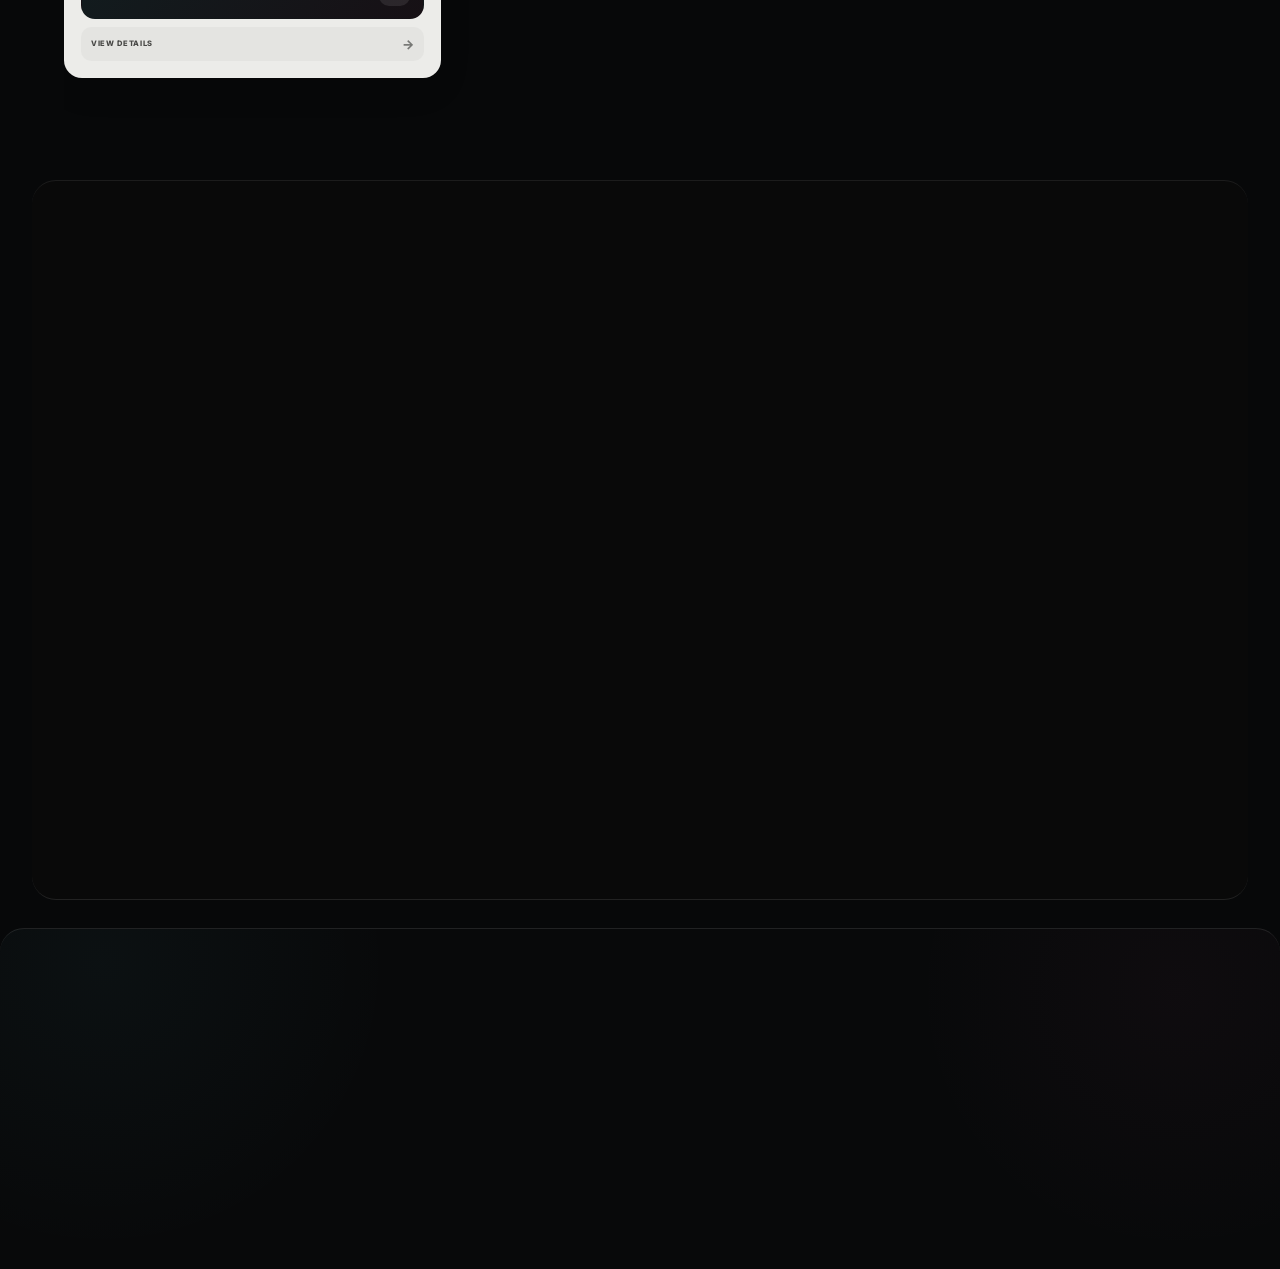
==== commit c0010dac: "Fix Gigabyte monitor image and move it before AOC" ====
--- a/index.html
+++ b/index.html
@@ -2895,11 +2895,11 @@
         specs:[['Brand','Cybeart'],['Size','XXL']]
       },
       {
-        id:'monitor-samsung-144', category:'monitor', categoryName:'Monitor Rental', badge:'Curved 144Hz', image:productArt.monitor,
-        name:'Samsung 144Hz Curved 24-inch Monitor', price:1299, rating:'4.8',
-        description:'A curved 24-inch Samsung high-refresh monitor available for monthly rental.',
-        mini:['24 inch','144Hz','Curved'],
-        specs:[['Brand','Samsung'],['Size','24 inch'],['Refresh rate','144Hz']]
+        id:'monitor-gigabyte-165', category:'monitor', categoryName:'Monitor Rental', badge:'27-inch 165Hz', image:productArt.monitor,
+        name:'Gigabyte G27FC 165Hz 27-inch Monitor', price:1499, rating:'4.8',
+        description:'A 27-inch Gigabyte G27FC curved 165Hz gaming monitor for smooth, immersive play.',
+        mini:['27 inch','165Hz','Curved gaming'],
+        specs:[['Brand','Gigabyte'],['Model','G27FC'],['Size','27 inch'],['Refresh rate','165Hz'],['Panel','1500R curved VA']]
       },
       {
         id:'monitor-aoc-240', category:'monitor', categoryName:'Monitor Rental', badge:'240Hz', image:productArt.monitor,
@@ -2914,13 +2914,6 @@
         description:'A spacious 27-inch ViewSonic 240Hz monitor for premium high-frame-rate gaming.',
         mini:['27 inch','240Hz','Premium display'],
         specs:[['Brand','ViewSonic'],['Size','27 inch'],['Refresh rate','240Hz']]
-      },
-      {
-        id:'monitor-gigabyte-165', category:'monitor', categoryName:'Monitor Rental', badge:'165Hz', image:productArt.monitor,
-        name:'Gigabyte 165Hz 27-inch Monitor', price:1499, rating:'4.8',
-        description:'A 27-inch Gigabyte 165Hz monitor that balances size, speed and value.',
-        mini:['27 inch','165Hz','Gaming display'],
-        specs:[['Brand','Gigabyte'],['Size','27 inch'],['Refresh rate','165Hz']]
       },
       {
         id:'ram-16gb', category:'upgrade', categoryName:'RAM Rental', badge:'16GB', image:productArt.ram,
@@ -3680,7 +3673,7 @@
       }
     });
 
-    const premiumProductImages={"pc-4060":"assets/products/ace-gen-pc-4060.svg","pc-4060-7600":"https://d2ol7oe51mr4n9.cloudfront.net/user_3Hpr5mgqGFvHNl67lTxKfzvNYbw/94d27fcb-c946-488d-9584-ece45773dff1.png","pc-7700xt-i5":"assets/products/ace-gen-pc-7700-intel.svg","pc-7700xt-ryzen":"https://d2ol7oe51mr4n9.cloudfront.net/user_3Hpr5mgqGFvHNl67lTxKfzvNYbw/a592ea22-aa2a-4b65-bddb-cd5402cdc246.png","keyboard-chgbk25":"https://tlggaming.b-cdn.net/image/cache/catalog/products/Gaming%20Keyboards/cosmic%20byte/gk-25%20blue%20switch/gk%2025%2026-1200x1200.jpg","mouse-razer-deathadder":"https://xoticpc.com/cdn/shop/files/RazerDeathAdderEssentialMAIN.png?v=1721942918","mouse-logitech-g402":"https://www.gameshop.my/cdn/shop/products/logitech_g402_hyperion_fury_fps_gaming_mouse.jpg?v=1591178194","headphones-ant-esports":"https://5.imimg.com/data5/SELLER/Default/2022/4/PC/KV/WJ/9432891/ant-esports-h1000-wired-gaming-headset-with-mic-rgb-light.jpg","headset-logitech-g431":"https://logitech.onlinesalestore.pk/cdn/shop/files/logitechg4317.1surroundsoundgamingheadsetspecs01.jpg?v=1700746557","mousepad-cybeart-l":"https://cybeart.in/cdn/shop/products/MP-RA45-CYB01_1.jpg?v=1699555864","mousepad-cybeart-xxl":"https://cybeart.in/cdn/shop/products/MP-RA90-CYB01.jpg?v=1699555863","monitor-samsung-144":"https://www.promotech.com/wp-content/uploads/2023/11/3487a4f7-32ec-46ed-a2e1-c52f89dfaca6.jpg","monitor-aoc-240":"./assets/products/aoc-240hz-monitor-exact.svg","monitor-viewsonic-240":"https://www.viewsonic.com/vsAssetFile/ap/img/slides/_lcd_display_%28new%29/XG2709A/GPG-24-MON-VX2779AJ-HD-PRO-Product%20Photo_LF02_pc.jpg","monitor-gigabyte-165":"https://ddtech.mx/assets/uploads/f45103209bedfb58f790ed2b34912e61.jpg","ram-16gb":"./assets/products/kingston-fury-16gb-ram-exact.svg","ram-32gb":"https://cdn.atacadoconnect.com/produtos/1311747/memoria-ram-kingston-fury-renegade-rgb-32gb-ddr5-6400mhz-kf564c32rsa-32-1311747-14680.webp"};
+    const premiumProductImages={"pc-4060":"assets/products/ace-gen-pc-4060.svg","pc-4060-7600":"https://d2ol7oe51mr4n9.cloudfront.net/user_3Hpr5mgqGFvHNl67lTxKfzvNYbw/94d27fcb-c946-488d-9584-ece45773dff1.png","pc-7700xt-i5":"assets/products/ace-gen-pc-7700-intel.svg","pc-7700xt-ryzen":"https://d2ol7oe51mr4n9.cloudfront.net/user_3Hpr5mgqGFvHNl67lTxKfzvNYbw/a592ea22-aa2a-4b65-bddb-cd5402cdc246.png","keyboard-chgbk25":"https://tlggaming.b-cdn.net/image/cache/catalog/products/Gaming%20Keyboards/cosmic%20byte/gk-25%20blue%20switch/gk%2025%2026-1200x1200.jpg","mouse-razer-deathadder":"https://xoticpc.com/cdn/shop/files/RazerDeathAdderEssentialMAIN.png?v=1721942918","mouse-logitech-g402":"https://www.gameshop.my/cdn/shop/products/logitech_g402_hyperion_fury_fps_gaming_mouse.jpg?v=1591178194","headphones-ant-esports":"https://5.imimg.com/data5/SELLER/Default/2022/4/PC/KV/WJ/9432891/ant-esports-h1000-wired-gaming-headset-with-mic-rgb-light.jpg","headset-logitech-g431":"https://logitech.onlinesalestore.pk/cdn/shop/files/logitechg4317.1surroundsoundgamingheadsetspecs01.jpg?v=1700746557","mousepad-cybeart-l":"https://cybeart.in/cdn/shop/products/MP-RA45-CYB01_1.jpg?v=1699555864","mousepad-cybeart-xxl":"https://cybeart.in/cdn/shop/products/MP-RA90-CYB01.jpg?v=1699555863","monitor-aoc-240":"./assets/products/aoc-240hz-monitor-exact.svg","monitor-viewsonic-240":"https://www.viewsonic.com/vsAssetFile/ap/img/slides/_lcd_display_%28new%29/XG2709A/GPG-24-MON-VX2779AJ-HD-PRO-Product%20Photo_LF02_pc.jpg","monitor-gigabyte-165":"https://files.pccasegear.com/images/G27FC-A-thumb.jpg","ram-16gb":"./assets/products/kingston-fury-16gb-ram-exact.svg","ram-32gb":"https://cdn.atacadoconnect.com/produtos/1311747/memoria-ram-kingston-fury-renegade-rgb-32gb-ddr5-6400mhz-kf564c32rsa-32-1311747-14680.webp"};
     products.forEach(product=>{
       product.originalArtwork=product.image;
       if(premiumProductImages[product.id]) product.image=premiumProductImages[product.id];
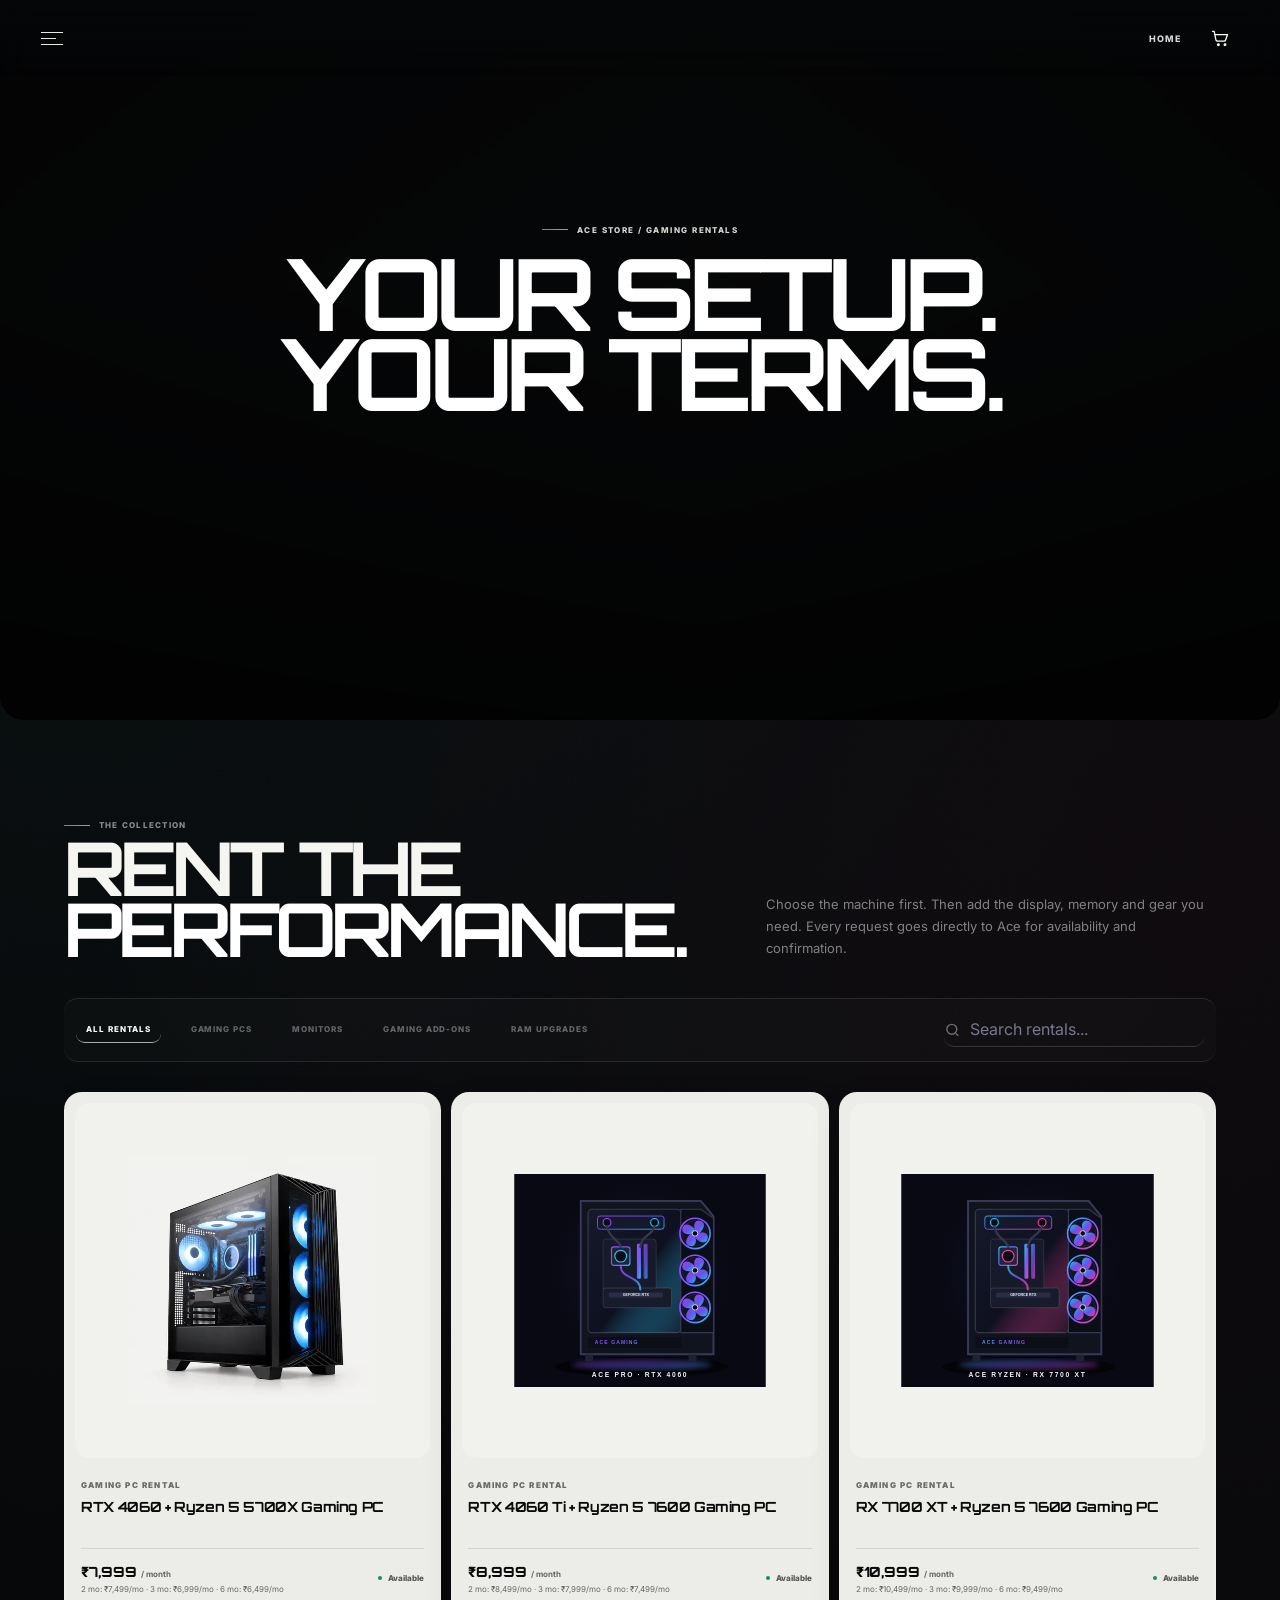
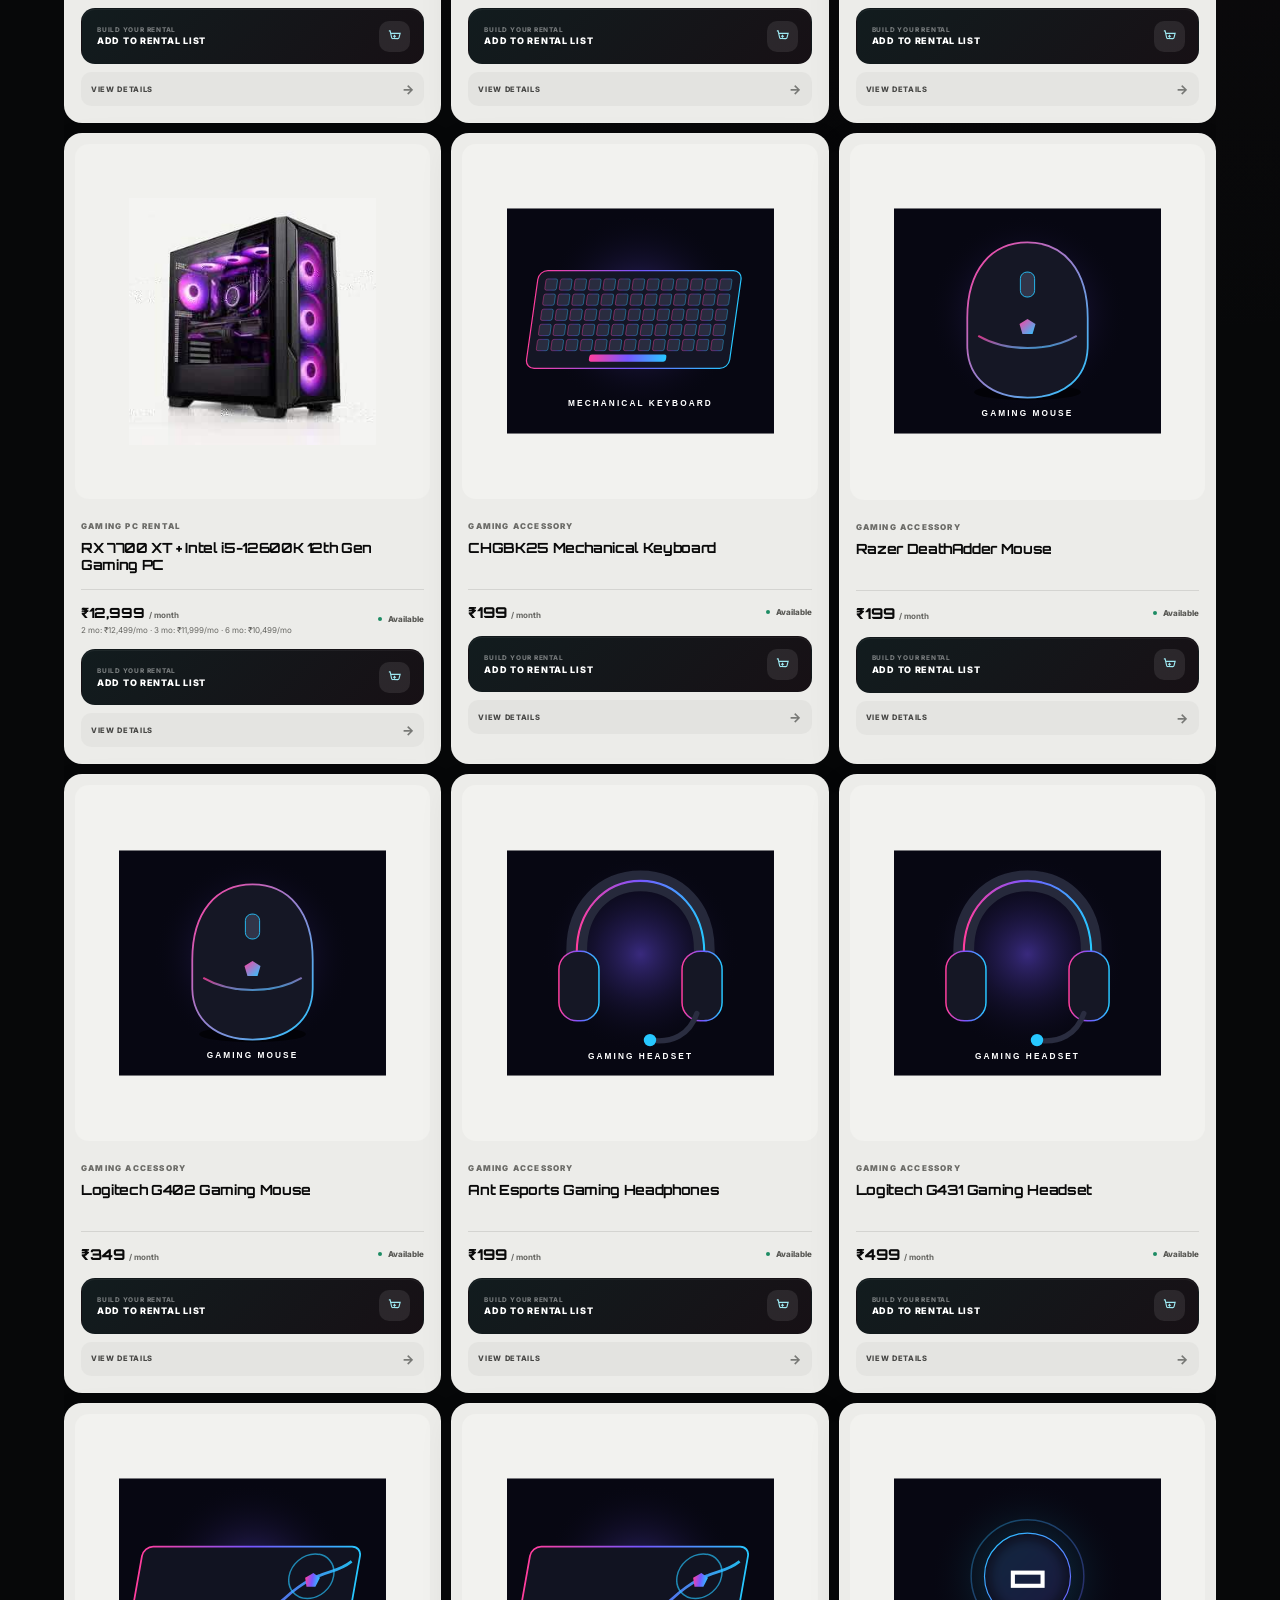
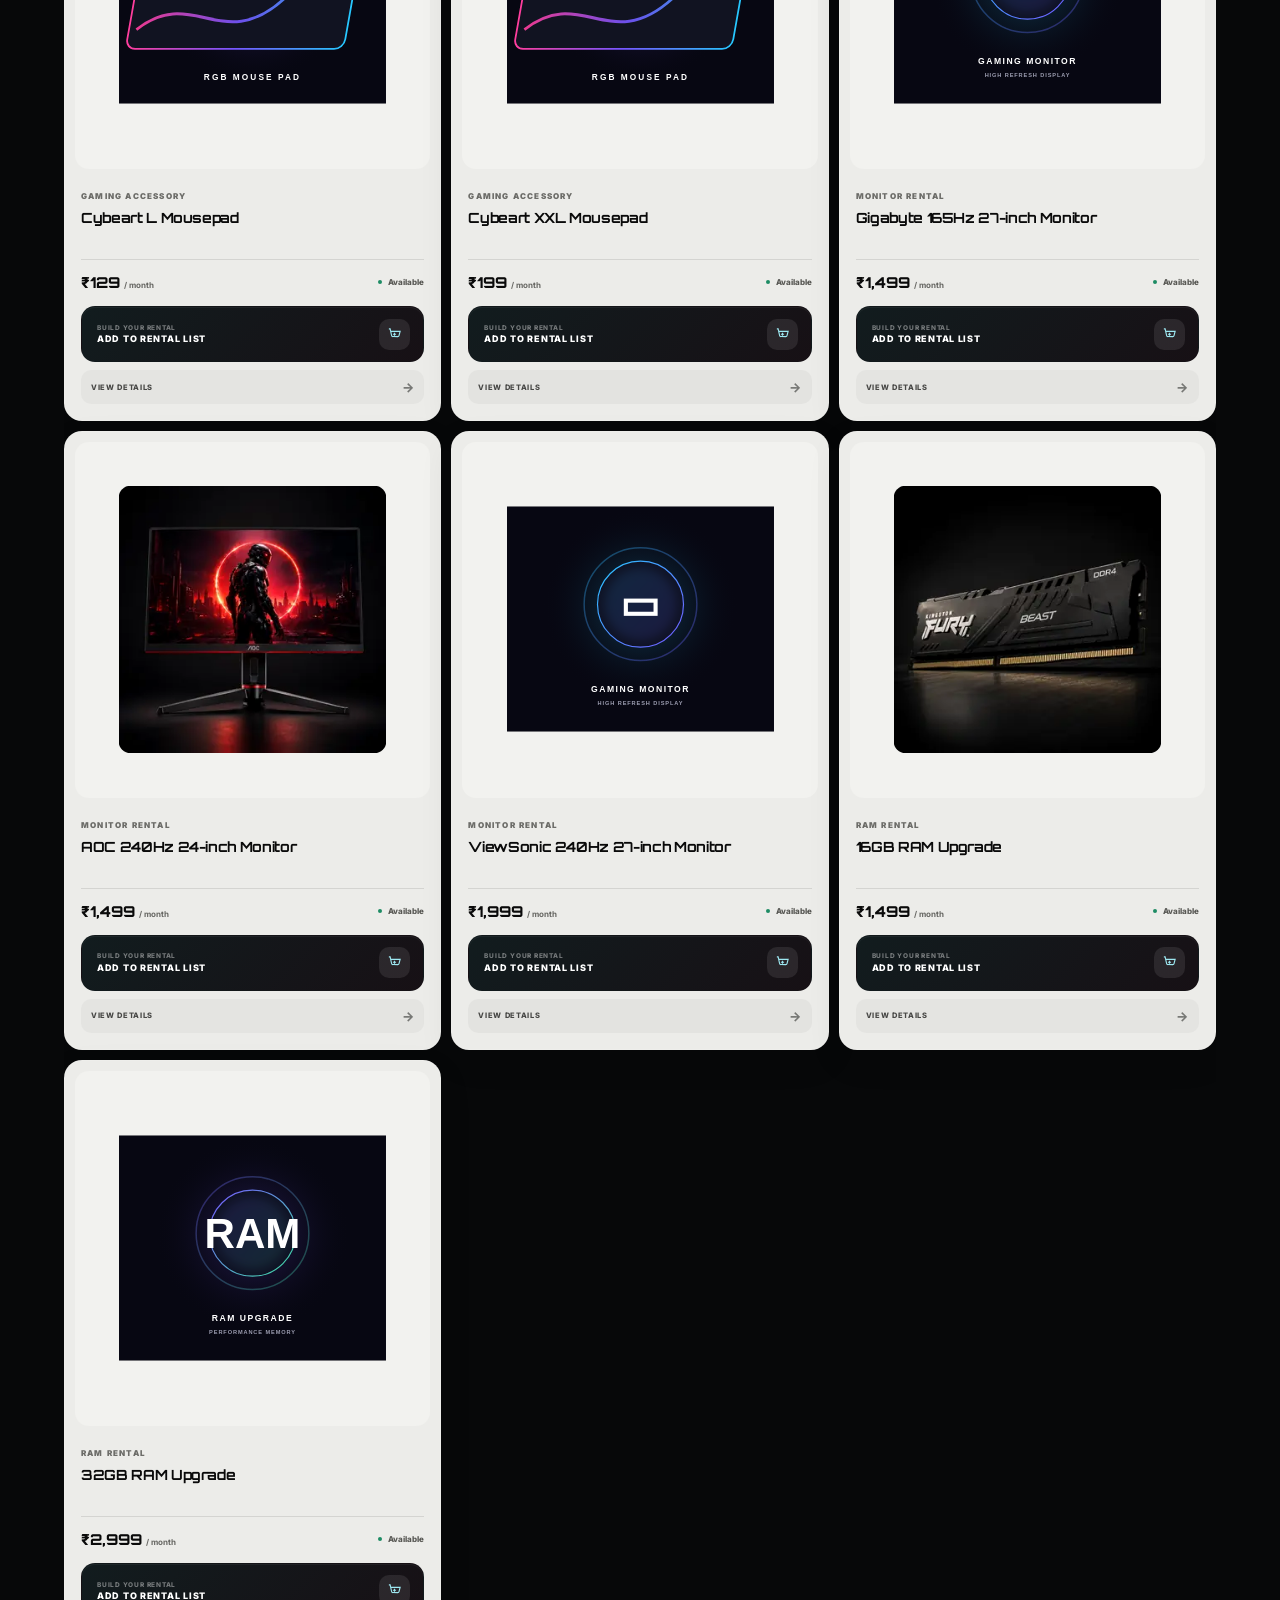
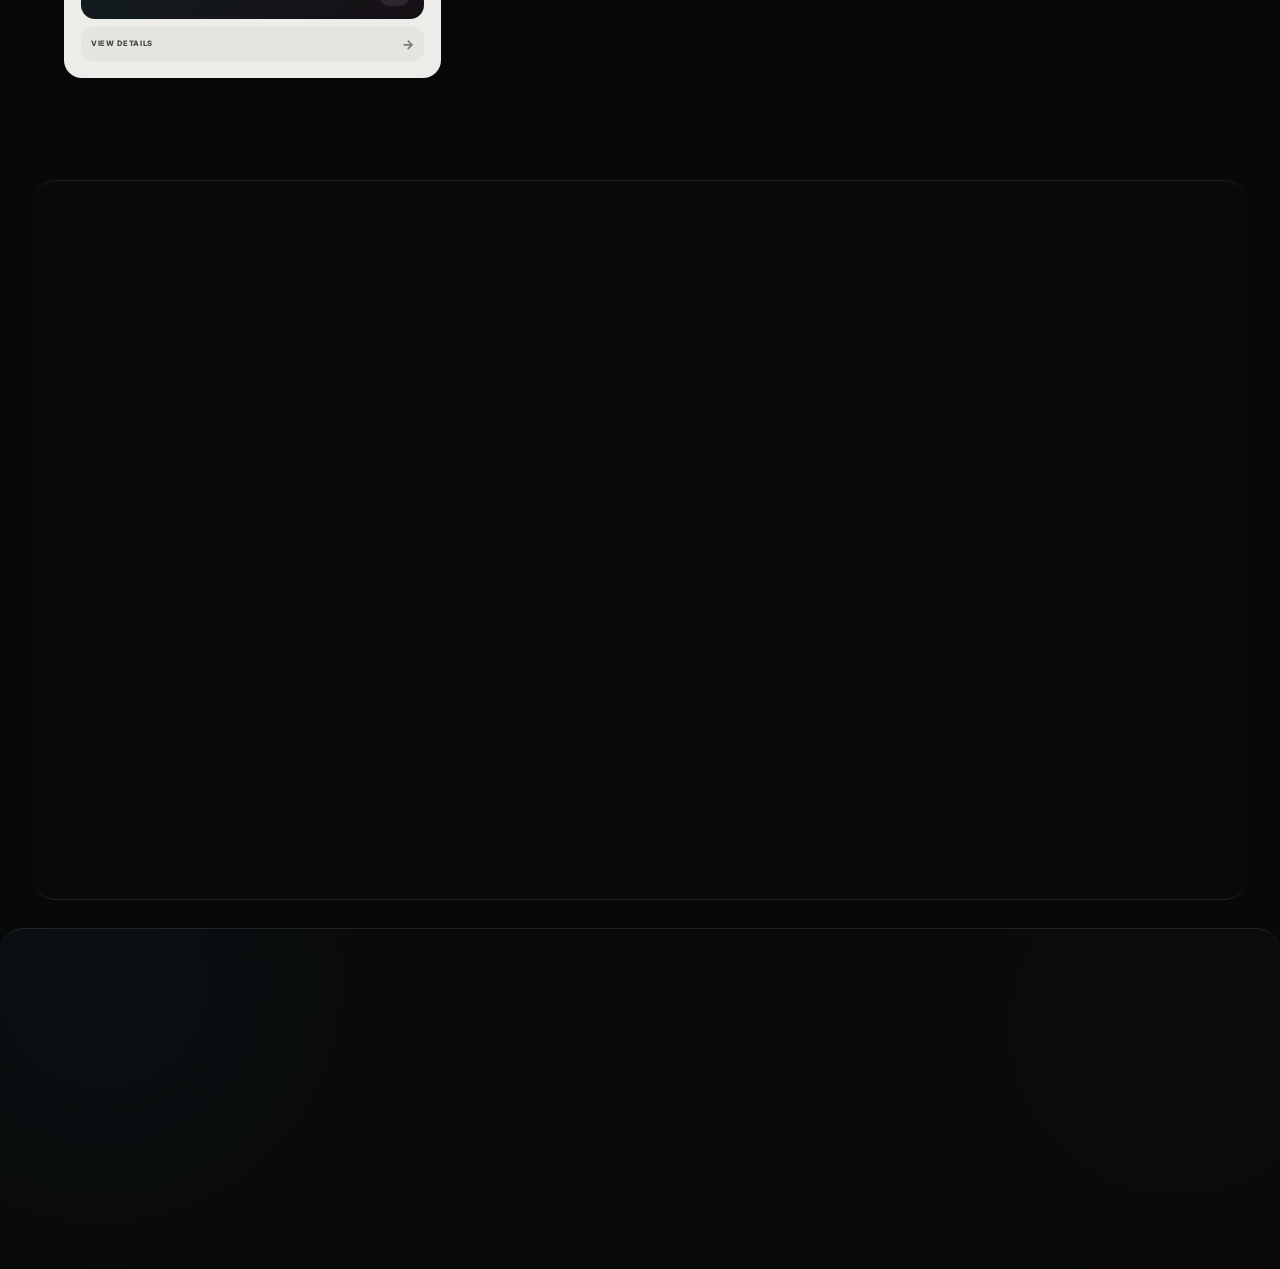
==== commit de921e2c: "Keep Gigabyte monitor listing generic while fixing image and position" ====
--- a/index.html
+++ b/index.html
@@ -2895,11 +2895,11 @@
         specs:[['Brand','Cybeart'],['Size','XXL']]
       },
       {
-        id:'monitor-gigabyte-165', category:'monitor', categoryName:'Monitor Rental', badge:'27-inch 165Hz', image:productArt.monitor,
-        name:'Gigabyte G27FC 165Hz 27-inch Monitor', price:1499, rating:'4.8',
-        description:'A 27-inch Gigabyte G27FC curved 165Hz gaming monitor for smooth, immersive play.',
-        mini:['27 inch','165Hz','Curved gaming'],
-        specs:[['Brand','Gigabyte'],['Model','G27FC'],['Size','27 inch'],['Refresh rate','165Hz'],['Panel','1500R curved VA']]
+        id:'monitor-gigabyte-165', category:'monitor', categoryName:'Monitor Rental', badge:'165Hz', image:productArt.monitor,
+        name:'Gigabyte 165Hz 27-inch Monitor', price:1499, rating:'4.8',
+        description:'A 27-inch Gigabyte 165Hz gaming monitor that balances size, speed and value.',
+        mini:['27 inch','165Hz','Gaming display'],
+        specs:[['Brand','Gigabyte'],['Size','27 inch'],['Refresh rate','165Hz']]
       },
       {
         id:'monitor-aoc-240', category:'monitor', categoryName:'Monitor Rental', badge:'240Hz', image:productArt.monitor,
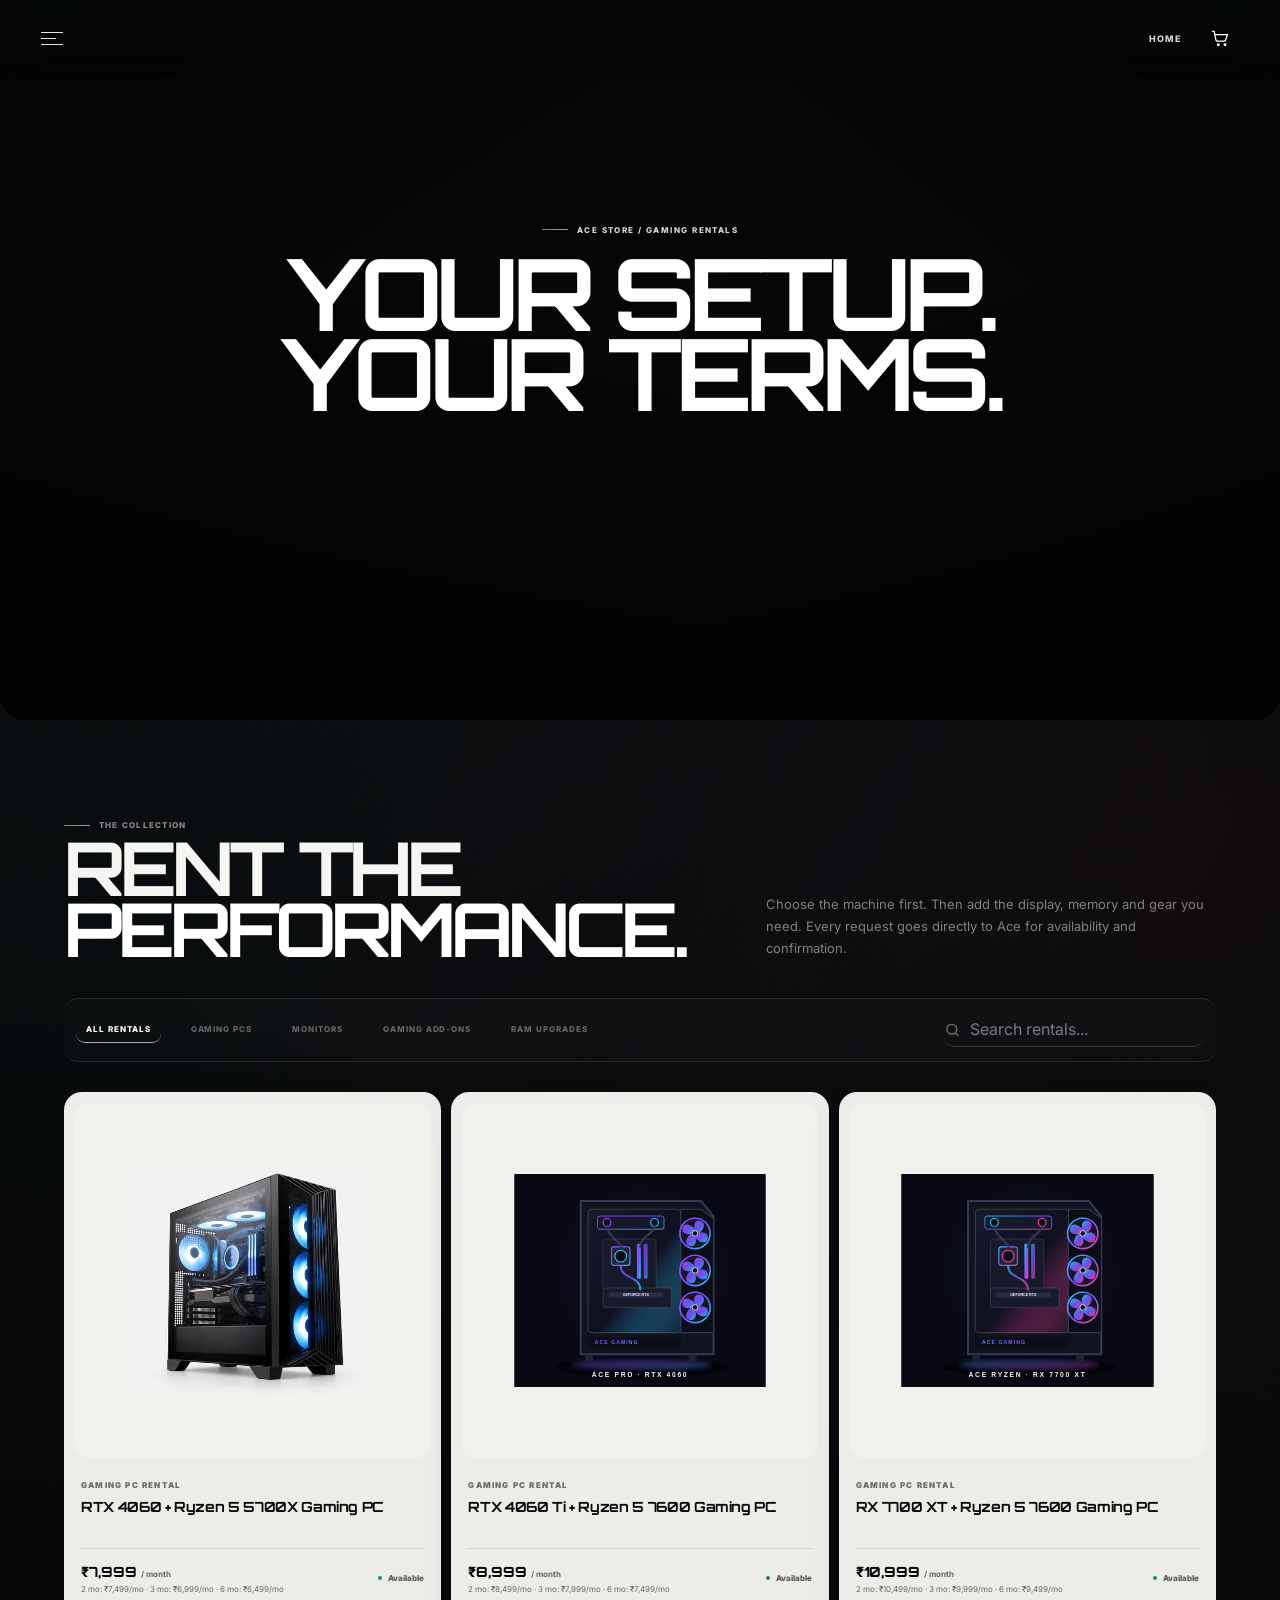
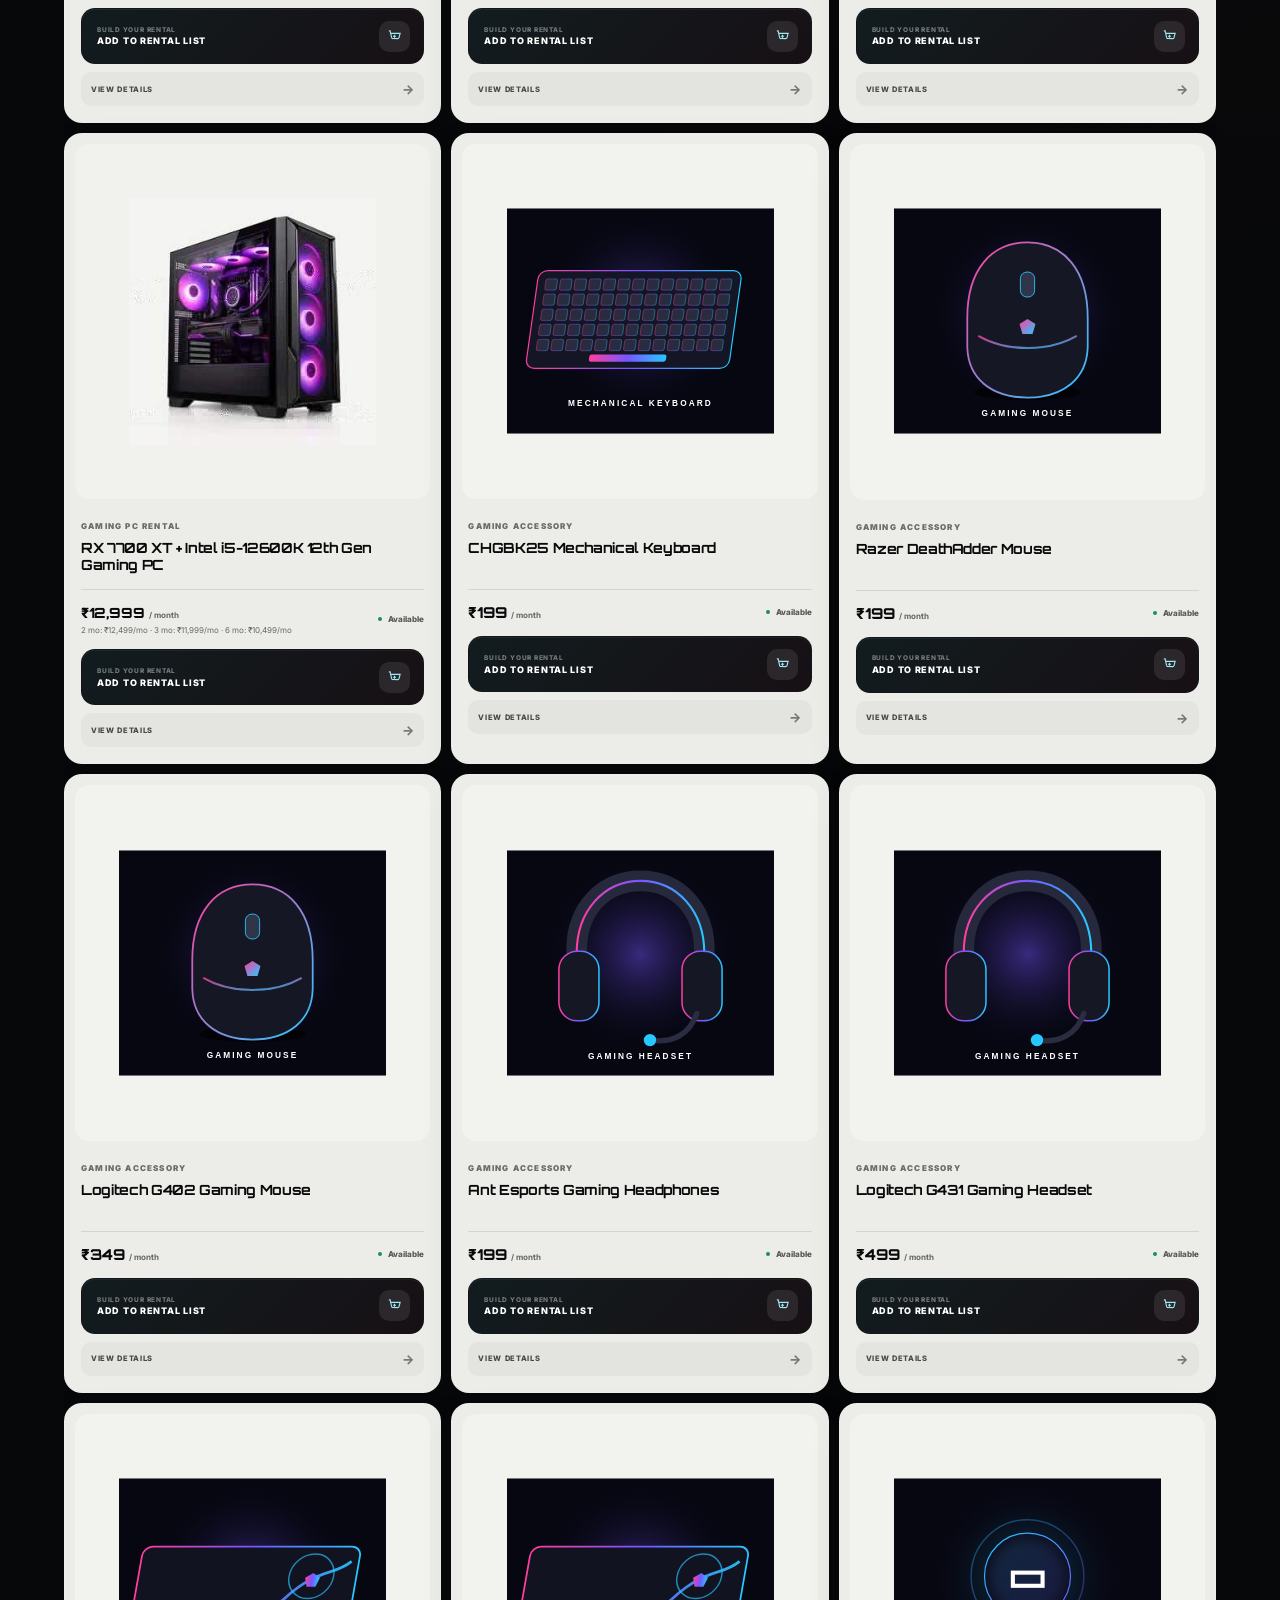
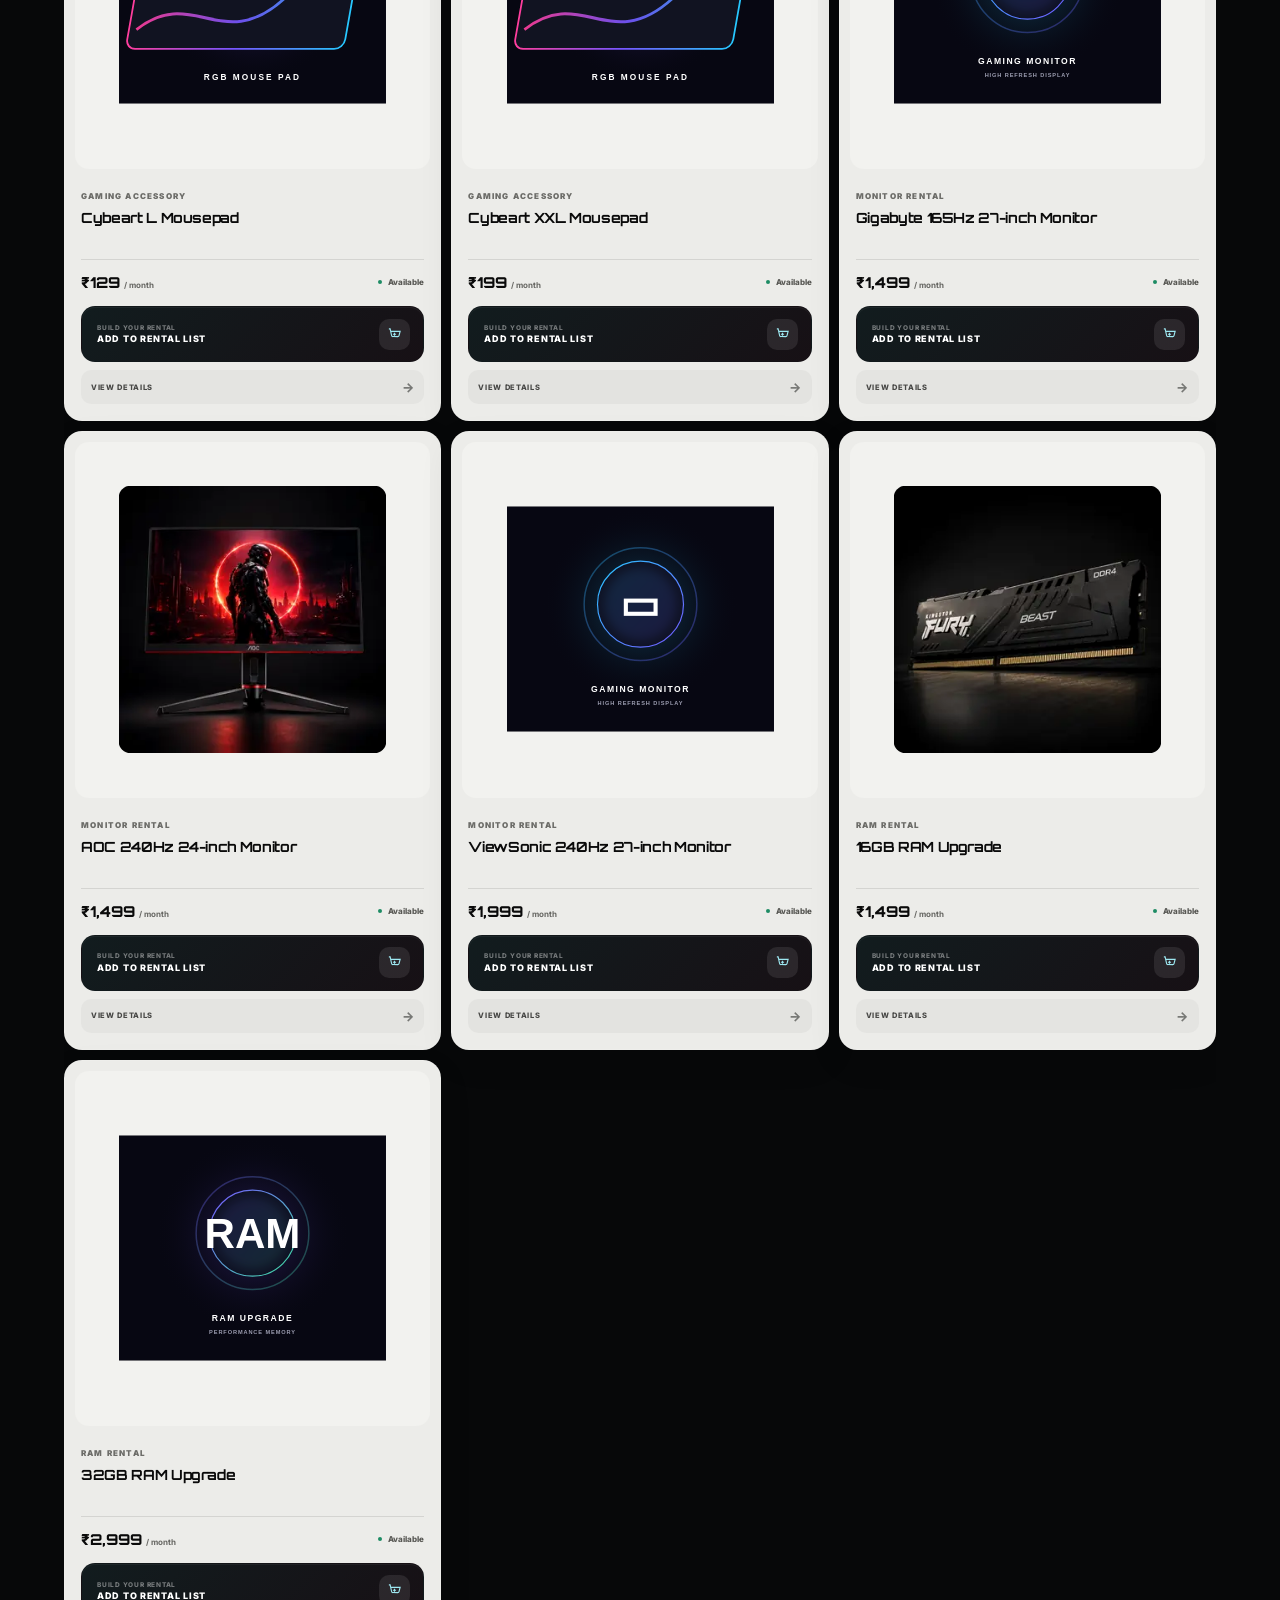
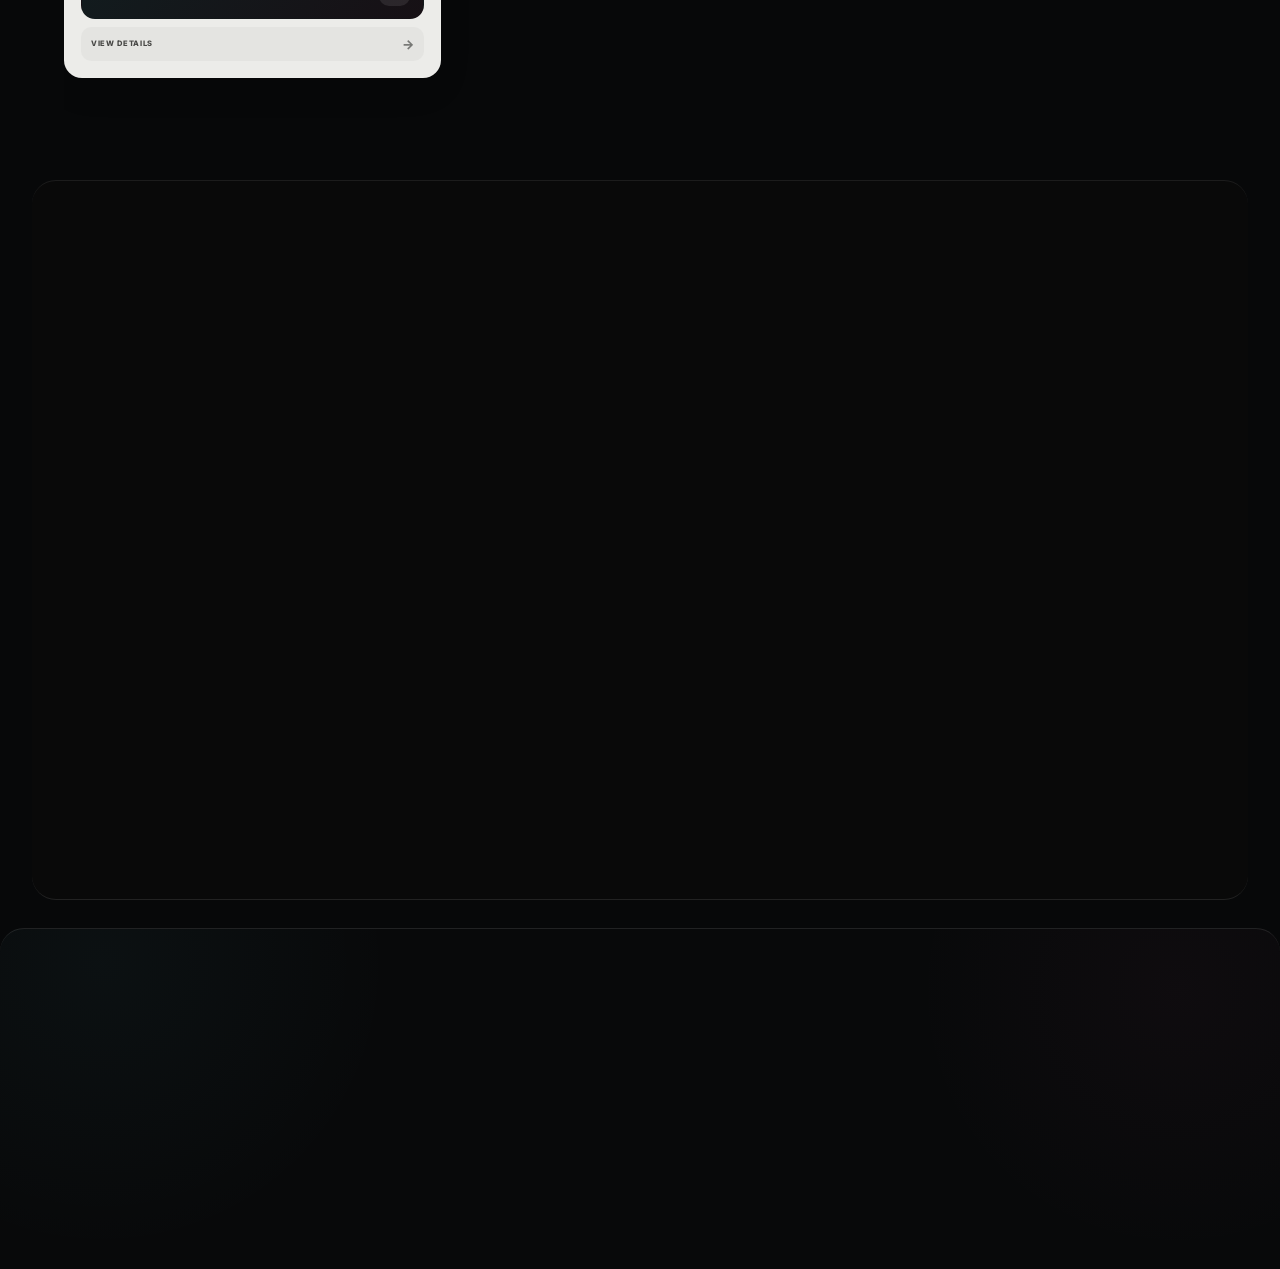
==== commit 43240b52: "Update Ace Gaming contact phone and WhatsApp links across site" ====
--- a/index.html
+++ b/index.html
@@ -2541,7 +2541,7 @@
     </nav>
     <div class="store-menu-bottom">
       <a href="/bookings">ACE GAMING ↗</a>
-      <a href="https://wa.me/919076060603?text=Hello%20Ace%20Gaming%2C%20I%20want%20to%20know%20more%20about%20rentals." target="_blank" rel="noopener">WHATSAPP ↗</a>
+      <a href="https://wa.me/918390543241?text=Hello%20Ace%20Gaming%2C%20I%20want%20to%20know%20more%20about%20rentals." target="_blank" rel="noopener">WHATSAPP ↗</a>
     </div>
   </div>
 
@@ -2590,7 +2590,7 @@
     <span>ACE GAMING RENTALS</span>
     <h2>PERFORMANCE<br>WITHOUT<br>OWNERSHIP.</h2>
     <p>Build a serious setup for the time you actually need it. Upgrade the PC, display and gear around the way you play.</p>
-    <a class="store-line-link light" href="https://wa.me/919076060603?text=Hello%20Ace%20Gaming%2C%20I%20want%20help%20choosing%20a%20rental%20setup." target="_blank" rel="noopener">Talk to Ace <span>↗</span></a>
+    <a class="store-line-link light" href="https://wa.me/918390543241?text=Hello%20Ace%20Gaming%2C%20I%20want%20help%20choosing%20a%20rental%20setup." target="_blank" rel="noopener">Talk to Ace <span>↗</span></a>
   </div>
 </section>
 
@@ -2609,7 +2609,7 @@
 
     <div class="compact-store-actions">
       <button class="compact-store-action" type="button" id="footerCart">VIEW RENTAL LIST <span>↗</span></button>
-      <a class="compact-store-action secondary" href="https://wa.me/919076060603?text=Hello%20Ace%20Gaming%2C%20I%20want%20help%20with%20a%20gaming%20rental." target="_blank" rel="noopener">TALK TO ACE <span>↗</span></a>
+      <a class="compact-store-action secondary" href="https://wa.me/918390543241?text=Hello%20Ace%20Gaming%2C%20I%20want%20help%20with%20a%20gaming%20rental." target="_blank" rel="noopener">TALK TO ACE <span>↗</span></a>
     </div>
   </div>
 
@@ -2629,8 +2629,8 @@
     </div>
     <div>
       <h4>CONTACT</h4>
-      <a href="tel:+919076060603">90760 60603</a>
-      <a href="https://wa.me/919076060603" target="_blank" rel="noopener">WhatsApp</a>
+      <a href="tel:+918390543241">83905 43241</a>
+      <a href="https://wa.me/918390543241" target="_blank" rel="noopener">WhatsApp</a>
     </div>
     <div>
       <h4>RENTALS</h4>
@@ -2706,7 +2706,7 @@
 
   <script>
     const GOOGLE_SHEETS_WEB_APP_URL = 'PASTE_YOUR_GOOGLE_APPS_SCRIPT_WEB_APP_URL_HERE';
-    const ACE_WHATSAPP_NUMBER = '919076060603';
+    const ACE_WHATSAPP_NUMBER = '918390543241';
     const SHEETS_MESSAGE_SOURCE = 'ace-gaming-rental-sheet';
     const svgData = (svg) => 'data:image/svg+xml;charset=UTF-8,' + encodeURIComponent(svg);
     const pcFan = (cx,cy,r=48) => `
@@ -3592,7 +3592,7 @@
           <div class="success-icon">✓</div>
           <span class="eyebrow">${savedToSheets ? 'Saved & ready' : 'WhatsApp booking ready'}</span>
           <h2>Opening WhatsApp…</h2>
-          <p>Your request number is <strong>${orderId}</strong>. Your complete customer, rental-period, delivery and item details are prepared for <strong>+91 90760 60603</strong>.</p>
+          <p>Your request number is <strong>${orderId}</strong>. Your complete customer, rental-period, delivery and item details are prepared for <strong>+91 83905 43241</strong>.</p>
           <a class="button" href="${whatsappUrl}">Open WhatsApp now</a>
         </div>`;
       rentalNowItems = null;
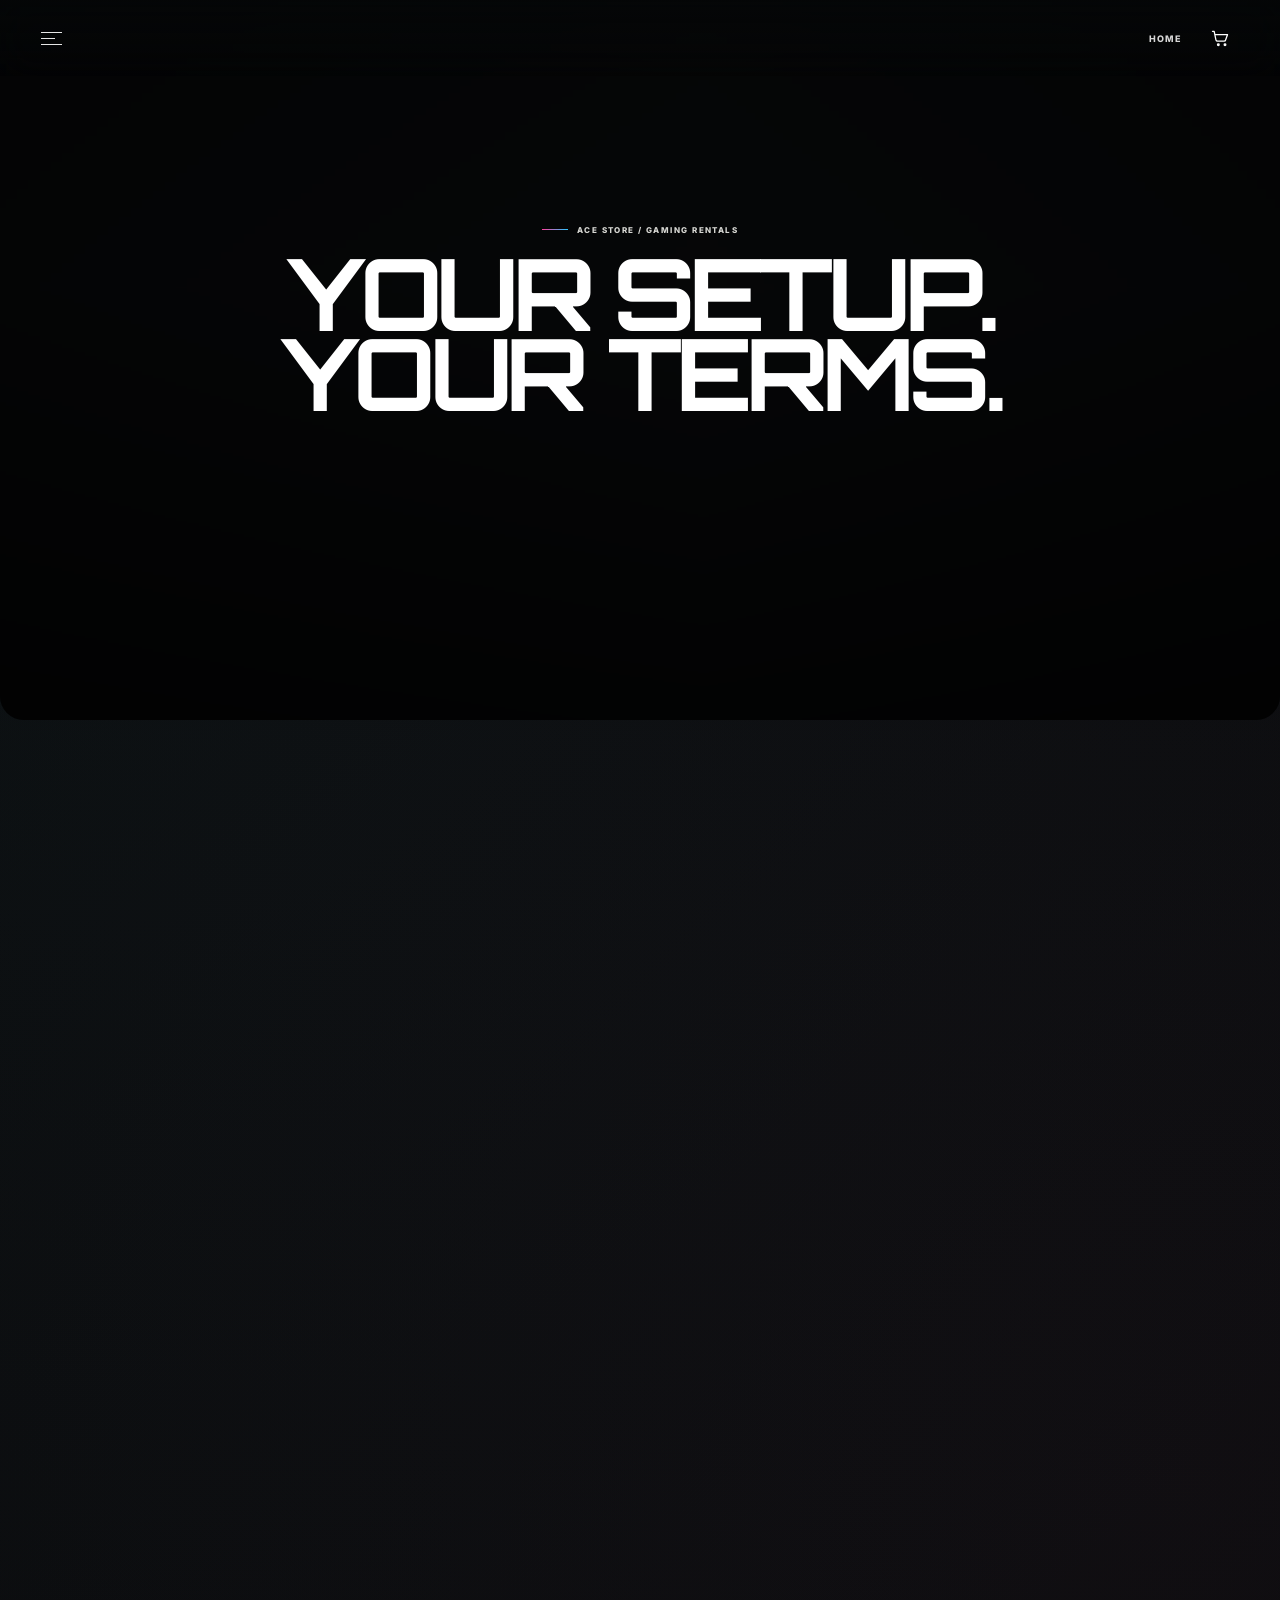
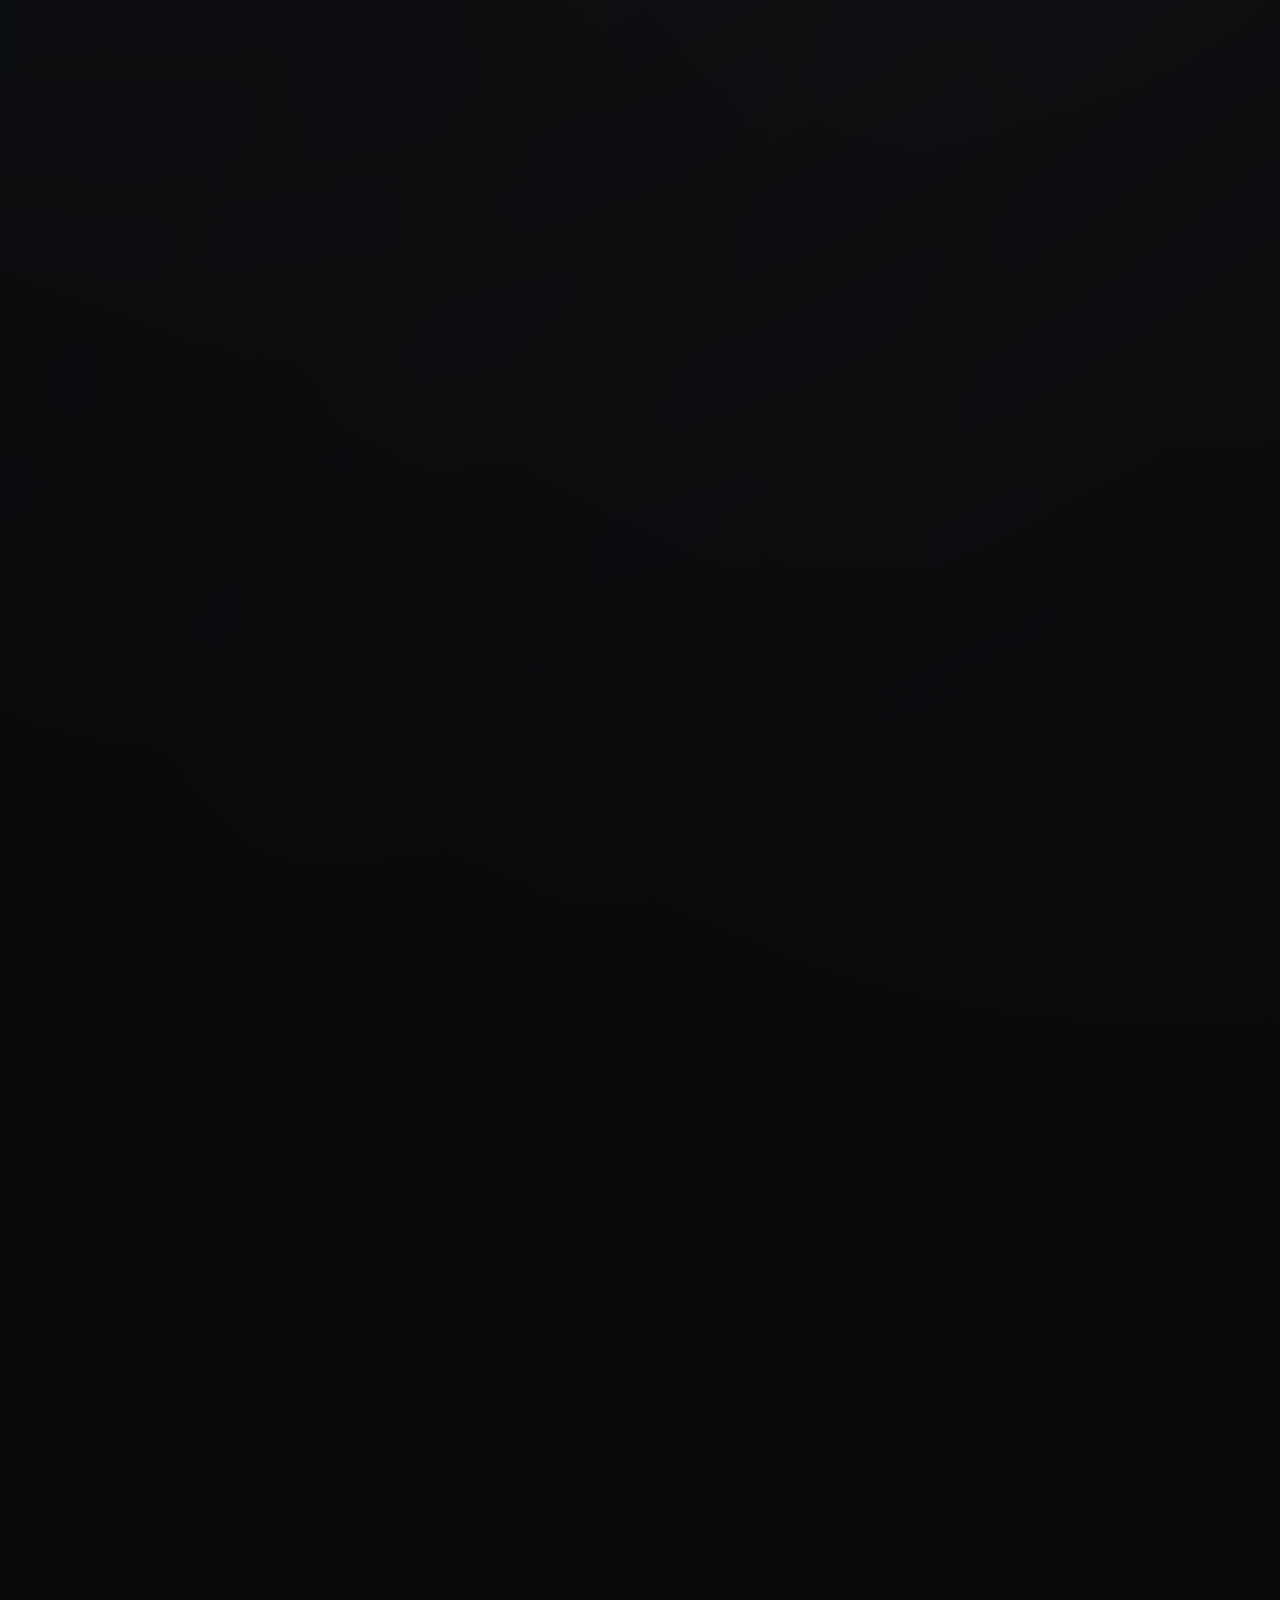
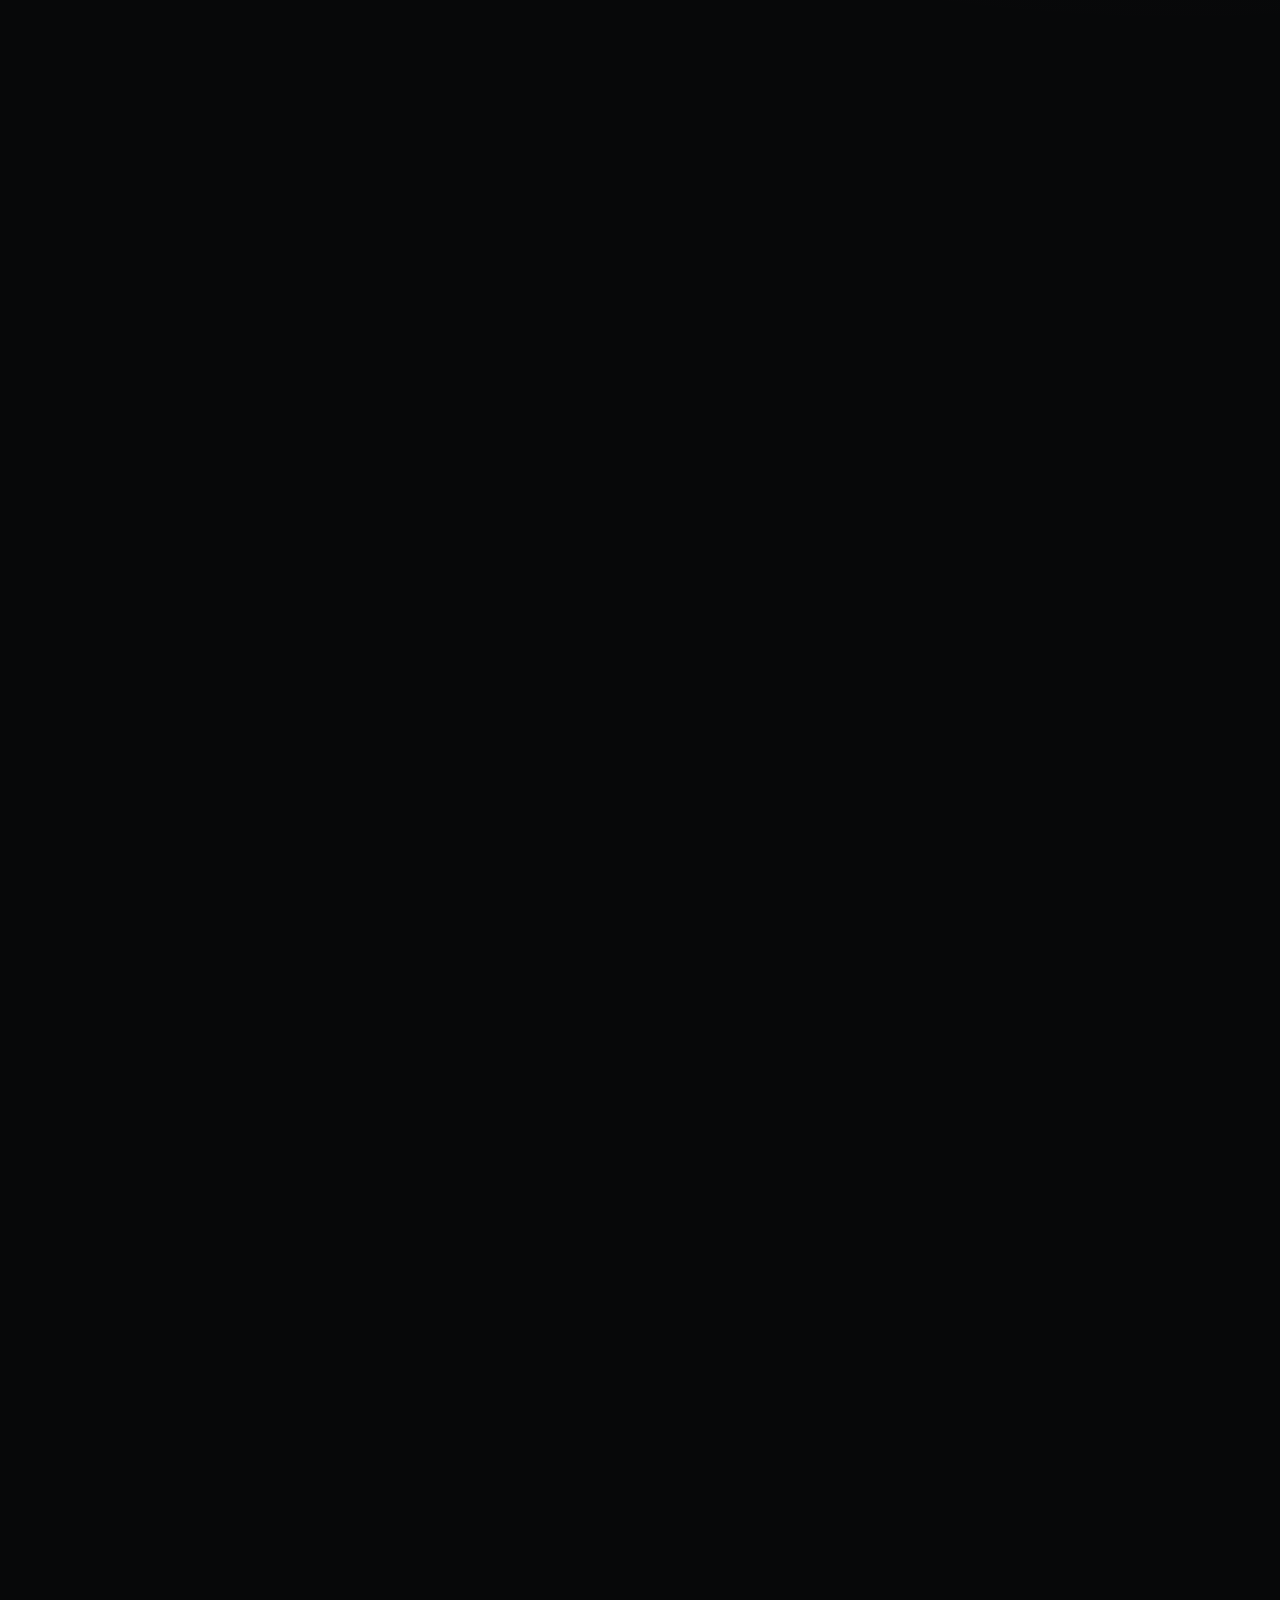
==== commit 156429a8: "Add server-side Telegram order alerts for rentals and bookings" ====
--- a/index.html
+++ b/index.html
@@ -2663,7 +2663,7 @@
           <div class="checkout-head-copy">
             <span class="checkout-kicker">Ace Gaming Rentals</span>
             <h2 id="checkoutTitle">Finish your rental request</h2>
-            <p>Review your setup, add your details and continue securely to WhatsApp.</p>
+            <p>Review your setup and send Ace Gaming your rental request.</p>
           </div>
           <button class="close-button" type="button" data-close-checkout aria-label="Close rental request">×</button>
         </div>
@@ -2683,10 +2683,10 @@
             <label class="field honeypot" aria-hidden="true">Website<input name="website" tabindex="-1" autocomplete="off"></label>
             <p class="form-status" id="checkoutStatus" role="status" aria-live="polite"></p>
             <button class="button checkout-submit" type="submit">
-              <span>Save &amp; open WhatsApp</span>
+              <span>Send request &amp; open WhatsApp</span>
               <span class="checkout-submit-icon"><svg width="17" height="17" viewBox="0 0 24 24" fill="none" stroke="currentColor" stroke-width="2.2"><path d="m9 18 6-6-6-6"/></svg></span>
             </button>
-            <p class="submit-note">Your request is saved first. You will review and send the prepared message in WhatsApp.</p>
+            <p class="submit-note">We will try to alert Ace Gaming automatically. You can also send a copy in WhatsApp.</p>
           </form>
           <aside class="checkout-summary">
             <div class="summary-head">
@@ -3413,7 +3413,7 @@
     function resetCheckout(){
       document.getElementById('checkoutContent').innerHTML = `
         <div class="checkout-head">
-          <div class="checkout-head-copy"><span class="checkout-kicker">Ace Gaming Rentals</span><h2 id="checkoutTitle">Finish your rental request</h2><p>Review your setup, add your details and continue securely to WhatsApp.</p></div>
+          <div class="checkout-head-copy"><span class="checkout-kicker">Ace Gaming Rentals</span><h2 id="checkoutTitle">Finish your rental request</h2><p>Review your setup and send Ace Gaming your rental request.</p></div>
           <button class="close-button" type="button" data-close-checkout aria-label="Close rental request">×</button>
         </div>
         <div class="checkout-grid">
@@ -3428,8 +3428,8 @@
             <label class="field full">Notes (optional)<textarea name="notes" placeholder="Preferred delivery time or anything Ace Gaming should know"></textarea></label>
             <label class="field honeypot" aria-hidden="true">Website<input name="website" tabindex="-1" autocomplete="off"></label>
             <p class="form-status" id="checkoutStatus" role="status" aria-live="polite"></p>
-            <button class="button checkout-submit" type="submit"><span>Save &amp; open WhatsApp</span><span class="checkout-submit-icon"><svg width="17" height="17" viewBox="0 0 24 24" fill="none" stroke="currentColor" stroke-width="2.2"><path d="m9 18 6-6-6-6"/></svg></span></button>
-            <p class="submit-note">Your request is saved first. You will review and send the prepared message in WhatsApp.</p>
+            <button class="button checkout-submit" type="submit"><span>Send request &amp; open WhatsApp</span><span class="checkout-submit-icon"><svg width="17" height="17" viewBox="0 0 24 24" fill="none" stroke="currentColor" stroke-width="2.2"><path d="m9 18 6-6-6-6"/></svg></span></button>
+            <p class="submit-note">We will try to alert Ace Gaming automatically. You can also send a copy in WhatsApp.</p>
           </form>
           <aside class="checkout-summary">
             <div class="summary-head"><span class="summary-step">01</span><div><span class="summary-kicker">Order review</span><h3>Your rental setup</h3></div></div>
@@ -3545,6 +3545,23 @@
       ].filter(line => line !== '').join('\n');
       return `https://wa.me/${ACE_WHATSAPP_NUMBER}?text=${encodeURIComponent(message)}`;
     }
+
+
+// Notify the owner independently of WhatsApp; keep this server-side.
+async function notifyAceRental(order){
+  const response=await fetch('/api/order-notify',{
+    method:'POST',
+    headers:{'Content-Type':'application/json'},
+    credentials:'same-origin',
+    body:JSON.stringify({...order,kind:'rental'})
+  });
+  if(!response.ok){
+    throw new Error('Owner alert is unavailable (HTTP '+response.status+').');
+  }
+  const result=await response.json();
+  if(!result.sent)throw new Error('Owner alert was not confirmed.');
+  return true;
+}
 
     async function handleOrderSubmit(form){
       if(!form.reportValidity()) return;
@@ -3572,10 +3589,20 @@
       };
       const whatsappUrl = buildWhatsAppUrl(order);
       let savedToSheets = false;
+      let ownerAlertSent = false;
 
       submitButton.disabled = true;
-      submitButton.textContent = 'Preparing WhatsApp booking…';
-      setCheckoutStatus('Preparing your rental details for WhatsApp…');
+      submitButton.textContent = 'Sending rental request…';
+      setCheckoutStatus('Notifying Ace Gaming about your rental request…');
+
+      // The recipient gets an independent mobile push from the bot, even if the
+      // customer forgets to press Send in WhatsApp.
+      try{
+        await notifyAceRental(order);
+        ownerAlertSent = true;
+      }catch(error){
+        console.warn('Automatic owner alert unavailable. WhatsApp fallback remains available.',error);
+      }
 
       if(sheetsConnectionReady()){
         try{
@@ -3590,9 +3617,9 @@
       document.getElementById('checkoutContent').innerHTML = `
         <div class="success-state">
           <div class="success-icon">✓</div>
-          <span class="eyebrow">${savedToSheets ? 'Saved & ready' : 'WhatsApp booking ready'}</span>
-          <h2>Opening WhatsApp…</h2>
-          <p>Your request number is <strong>${orderId}</strong>. Your complete customer, rental-period, delivery and item details are prepared for <strong>+91 83905 43241</strong>.</p>
+          <span class="eyebrow">${ownerAlertSent ? 'Request sent to Ace Gaming' : savedToSheets ? 'Saved in order sheet' : 'WhatsApp follow-up required'}</span>
+          <h2>${ownerAlertSent ? 'Ace Gaming has been notified' : 'Please send your request on WhatsApp'}</h2>
+          <p>Reference <strong>${orderId}</strong>. ${ownerAlertSent ? 'An alert has been sent to the Ace Gaming team. You may also send this message on WhatsApp.' : 'The automatic alert could not be confirmed. Please press Send in WhatsApp to make sure Ace Gaming receives your request.'} Contact: <strong>+91 83905 43241</strong>.</p>
           <a class="button" href="${whatsappUrl}">Open WhatsApp now</a>
         </div>`;
       rentalNowItems = null;
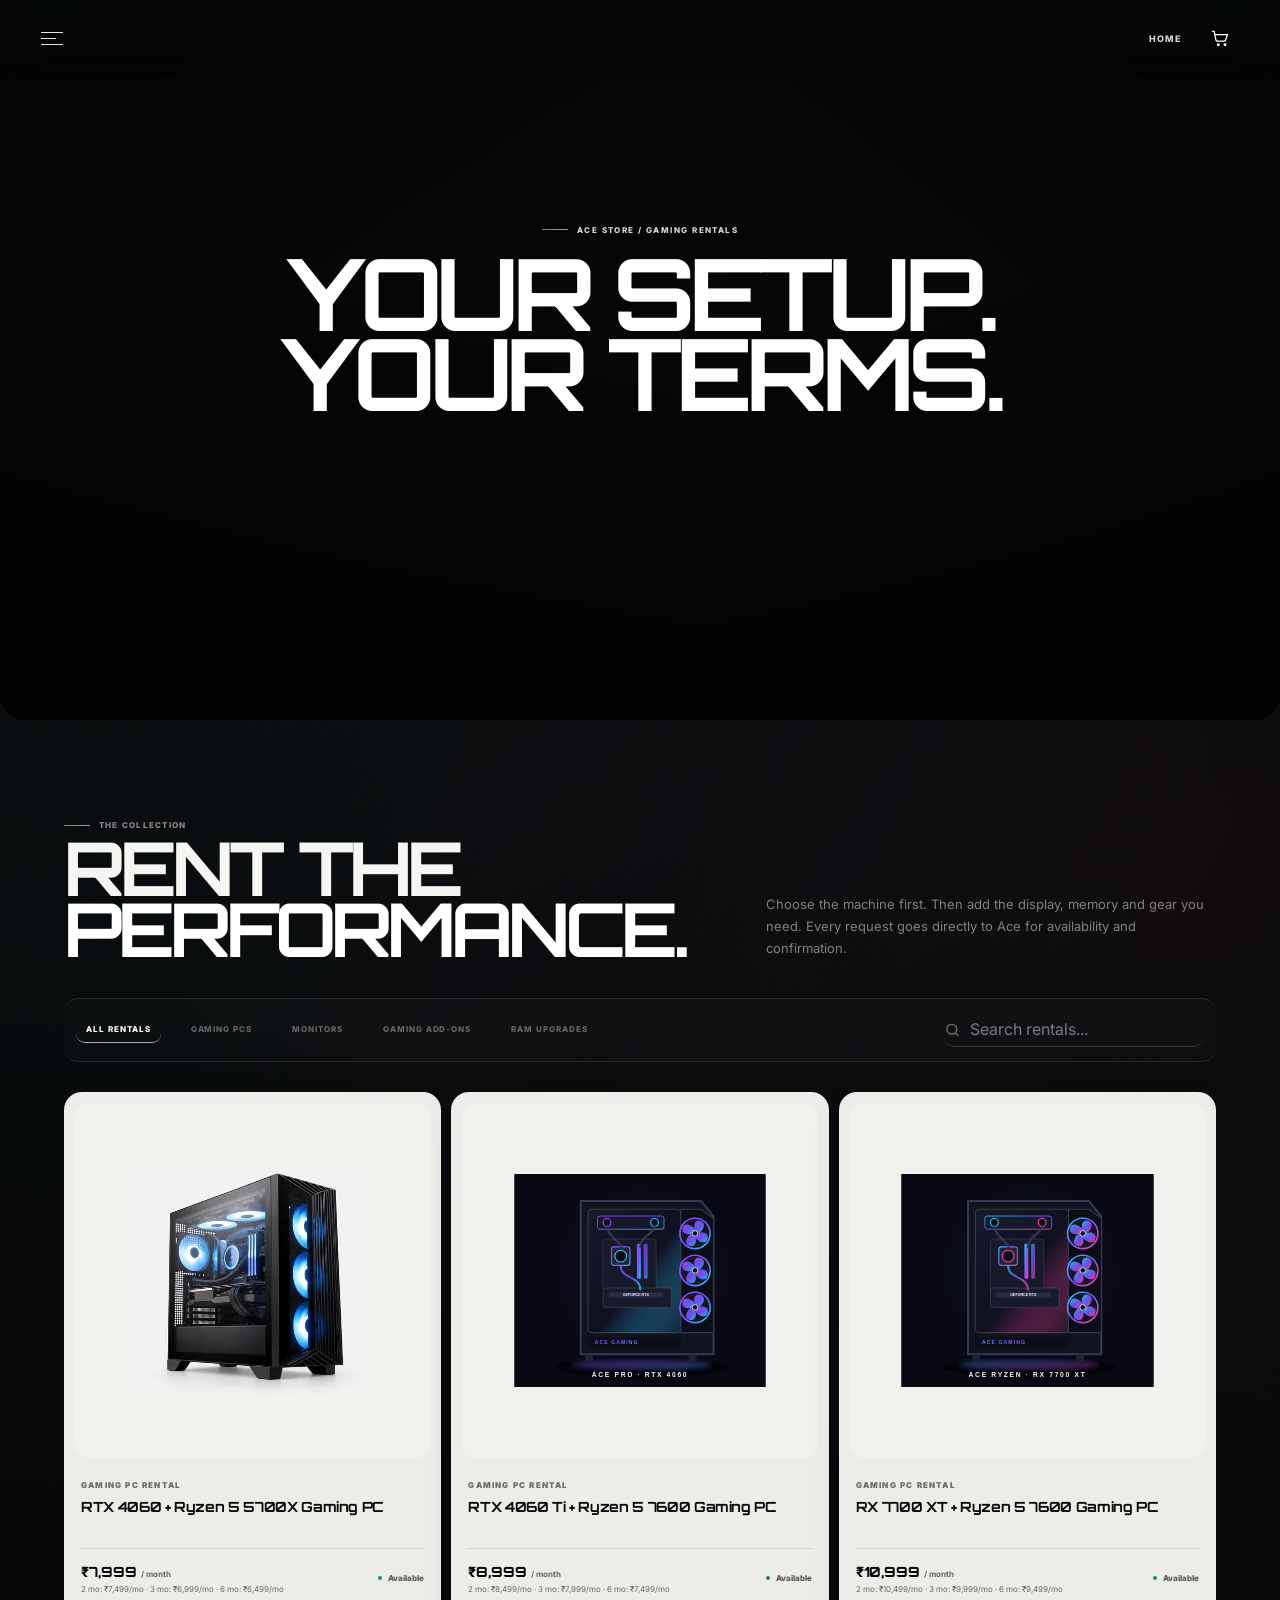
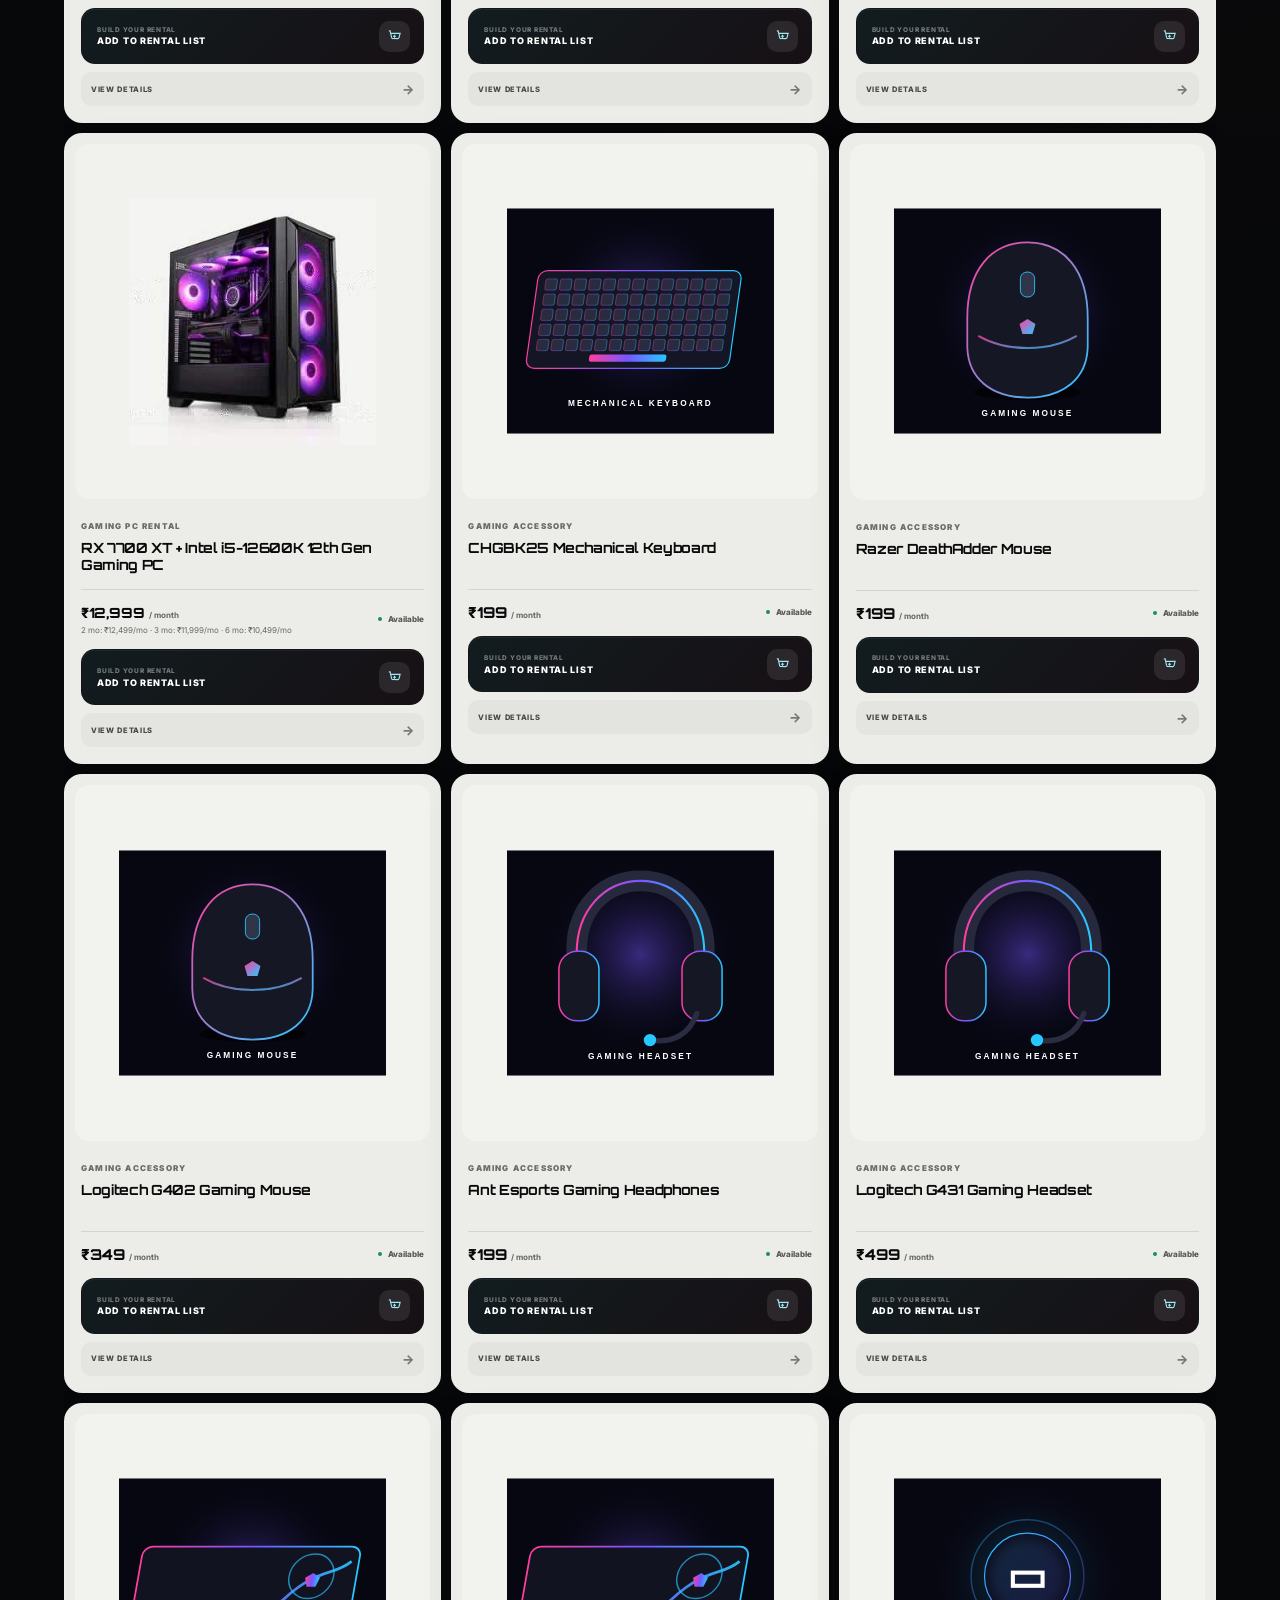
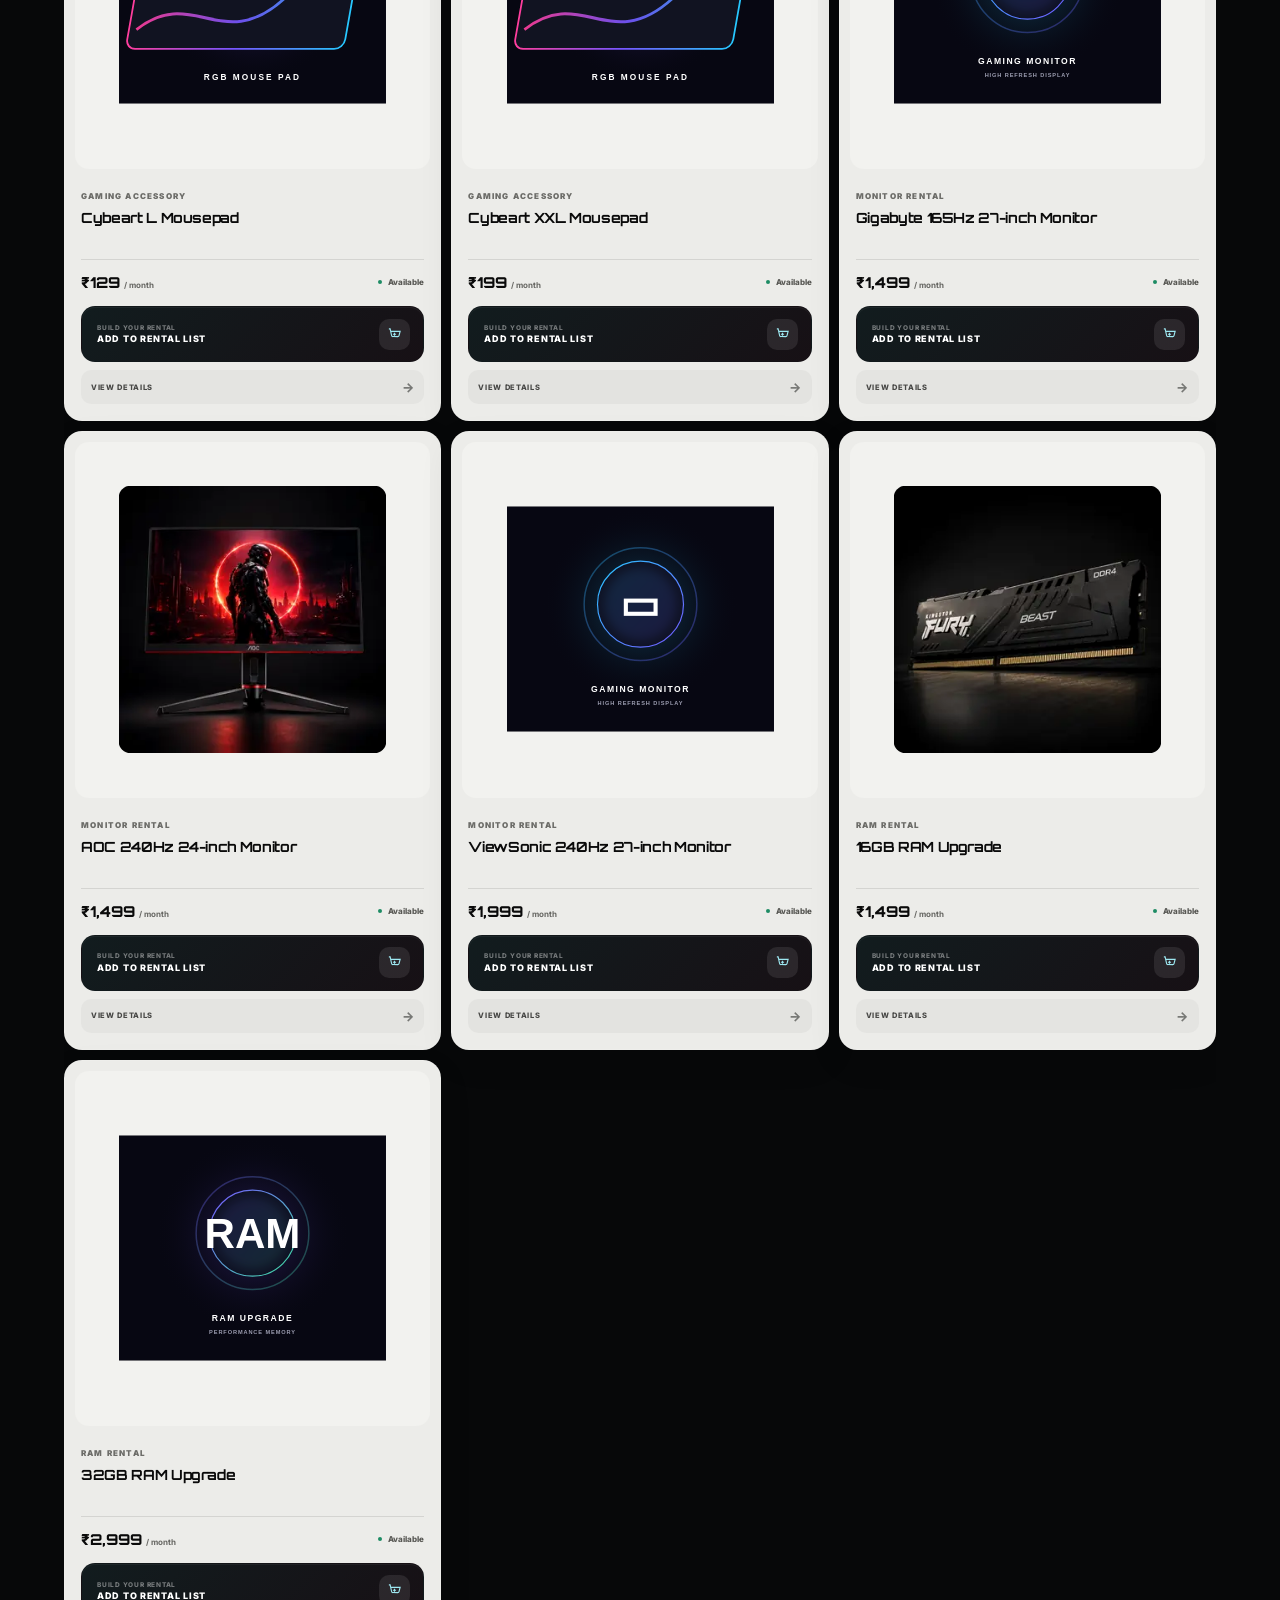
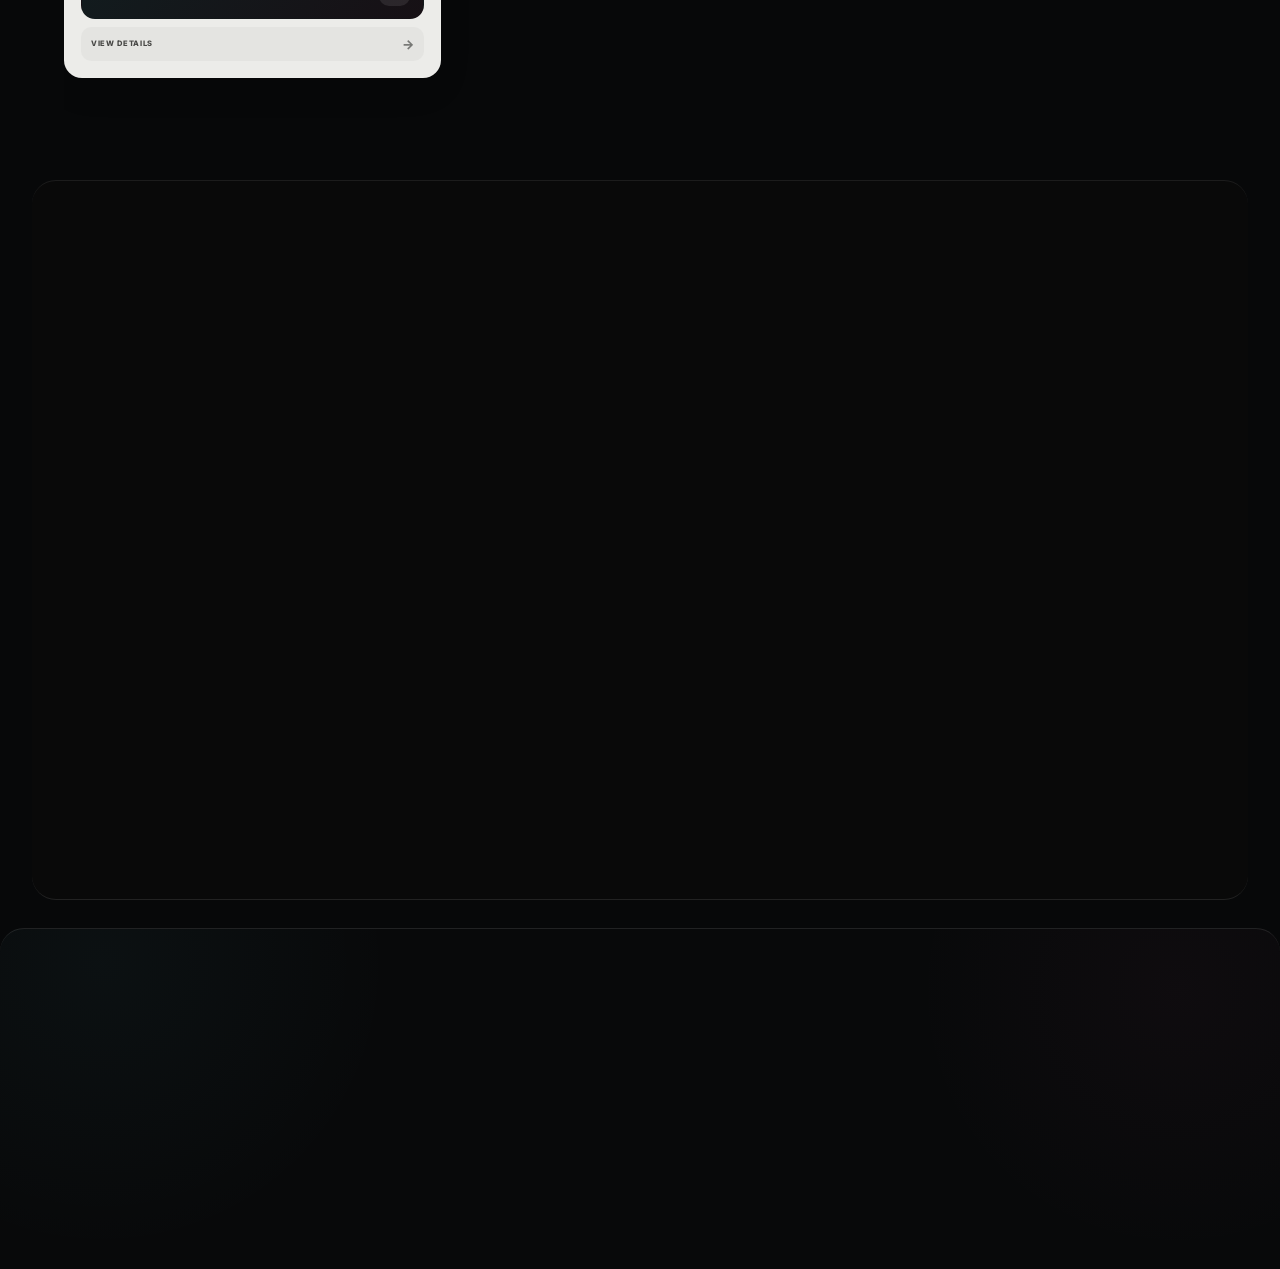
==== commit 358ab178: "Restore Ace Gaming contact number to +91 90760 60603 sitewide" ====
--- a/index.html
+++ b/index.html
@@ -2541,7 +2541,7 @@
     </nav>
     <div class="store-menu-bottom">
       <a href="/bookings">ACE GAMING ↗</a>
-      <a href="https://wa.me/918390543241?text=Hello%20Ace%20Gaming%2C%20I%20want%20to%20know%20more%20about%20rentals." target="_blank" rel="noopener">WHATSAPP ↗</a>
+      <a href="https://wa.me/919076060603?text=Hello%20Ace%20Gaming%2C%20I%20want%20to%20know%20more%20about%20rentals." target="_blank" rel="noopener">WHATSAPP ↗</a>
     </div>
   </div>
 
@@ -2590,7 +2590,7 @@
     <span>ACE GAMING RENTALS</span>
     <h2>PERFORMANCE<br>WITHOUT<br>OWNERSHIP.</h2>
     <p>Build a serious setup for the time you actually need it. Upgrade the PC, display and gear around the way you play.</p>
-    <a class="store-line-link light" href="https://wa.me/918390543241?text=Hello%20Ace%20Gaming%2C%20I%20want%20help%20choosing%20a%20rental%20setup." target="_blank" rel="noopener">Talk to Ace <span>↗</span></a>
+    <a class="store-line-link light" href="https://wa.me/919076060603?text=Hello%20Ace%20Gaming%2C%20I%20want%20help%20choosing%20a%20rental%20setup." target="_blank" rel="noopener">Talk to Ace <span>↗</span></a>
   </div>
 </section>
 
@@ -2609,7 +2609,7 @@
 
     <div class="compact-store-actions">
       <button class="compact-store-action" type="button" id="footerCart">VIEW RENTAL LIST <span>↗</span></button>
-      <a class="compact-store-action secondary" href="https://wa.me/918390543241?text=Hello%20Ace%20Gaming%2C%20I%20want%20help%20with%20a%20gaming%20rental." target="_blank" rel="noopener">TALK TO ACE <span>↗</span></a>
+      <a class="compact-store-action secondary" href="https://wa.me/919076060603?text=Hello%20Ace%20Gaming%2C%20I%20want%20help%20with%20a%20gaming%20rental." target="_blank" rel="noopener">TALK TO ACE <span>↗</span></a>
     </div>
   </div>
 
@@ -2629,8 +2629,8 @@
     </div>
     <div>
       <h4>CONTACT</h4>
-      <a href="tel:+918390543241">83905 43241</a>
-      <a href="https://wa.me/918390543241" target="_blank" rel="noopener">WhatsApp</a>
+      <a href="tel:+919076060603">90760 60603</a>
+      <a href="https://wa.me/919076060603" target="_blank" rel="noopener">WhatsApp</a>
     </div>
     <div>
       <h4>RENTALS</h4>
@@ -2706,7 +2706,7 @@
 
   <script>
     const GOOGLE_SHEETS_WEB_APP_URL = 'PASTE_YOUR_GOOGLE_APPS_SCRIPT_WEB_APP_URL_HERE';
-    const ACE_WHATSAPP_NUMBER = '918390543241';
+    const ACE_WHATSAPP_NUMBER = '919076060603';
     const SHEETS_MESSAGE_SOURCE = 'ace-gaming-rental-sheet';
     const svgData = (svg) => 'data:image/svg+xml;charset=UTF-8,' + encodeURIComponent(svg);
     const pcFan = (cx,cy,r=48) => `
@@ -3619,7 +3619,7 @@
           <div class="success-icon">✓</div>
           <span class="eyebrow">${ownerAlertSent ? 'Request sent to Ace Gaming' : savedToSheets ? 'Saved in order sheet' : 'WhatsApp follow-up required'}</span>
           <h2>${ownerAlertSent ? 'Ace Gaming has been notified' : 'Please send your request on WhatsApp'}</h2>
-          <p>Reference <strong>${orderId}</strong>. ${ownerAlertSent ? 'An alert has been sent to the Ace Gaming team. You may also send this message on WhatsApp.' : 'The automatic alert could not be confirmed. Please press Send in WhatsApp to make sure Ace Gaming receives your request.'} Contact: <strong>+91 83905 43241</strong>.</p>
+          <p>Reference <strong>${orderId}</strong>. ${ownerAlertSent ? 'An alert has been sent to the Ace Gaming team. You may also send this message on WhatsApp.' : 'The automatic alert could not be confirmed. Please press Send in WhatsApp to make sure Ace Gaming receives your request.'} Contact: <strong>+91 90760 60603</strong>.</p>
           <a class="button" href="${whatsappUrl}">Open WhatsApp now</a>
         </div>`;
       rentalNowItems = null;
